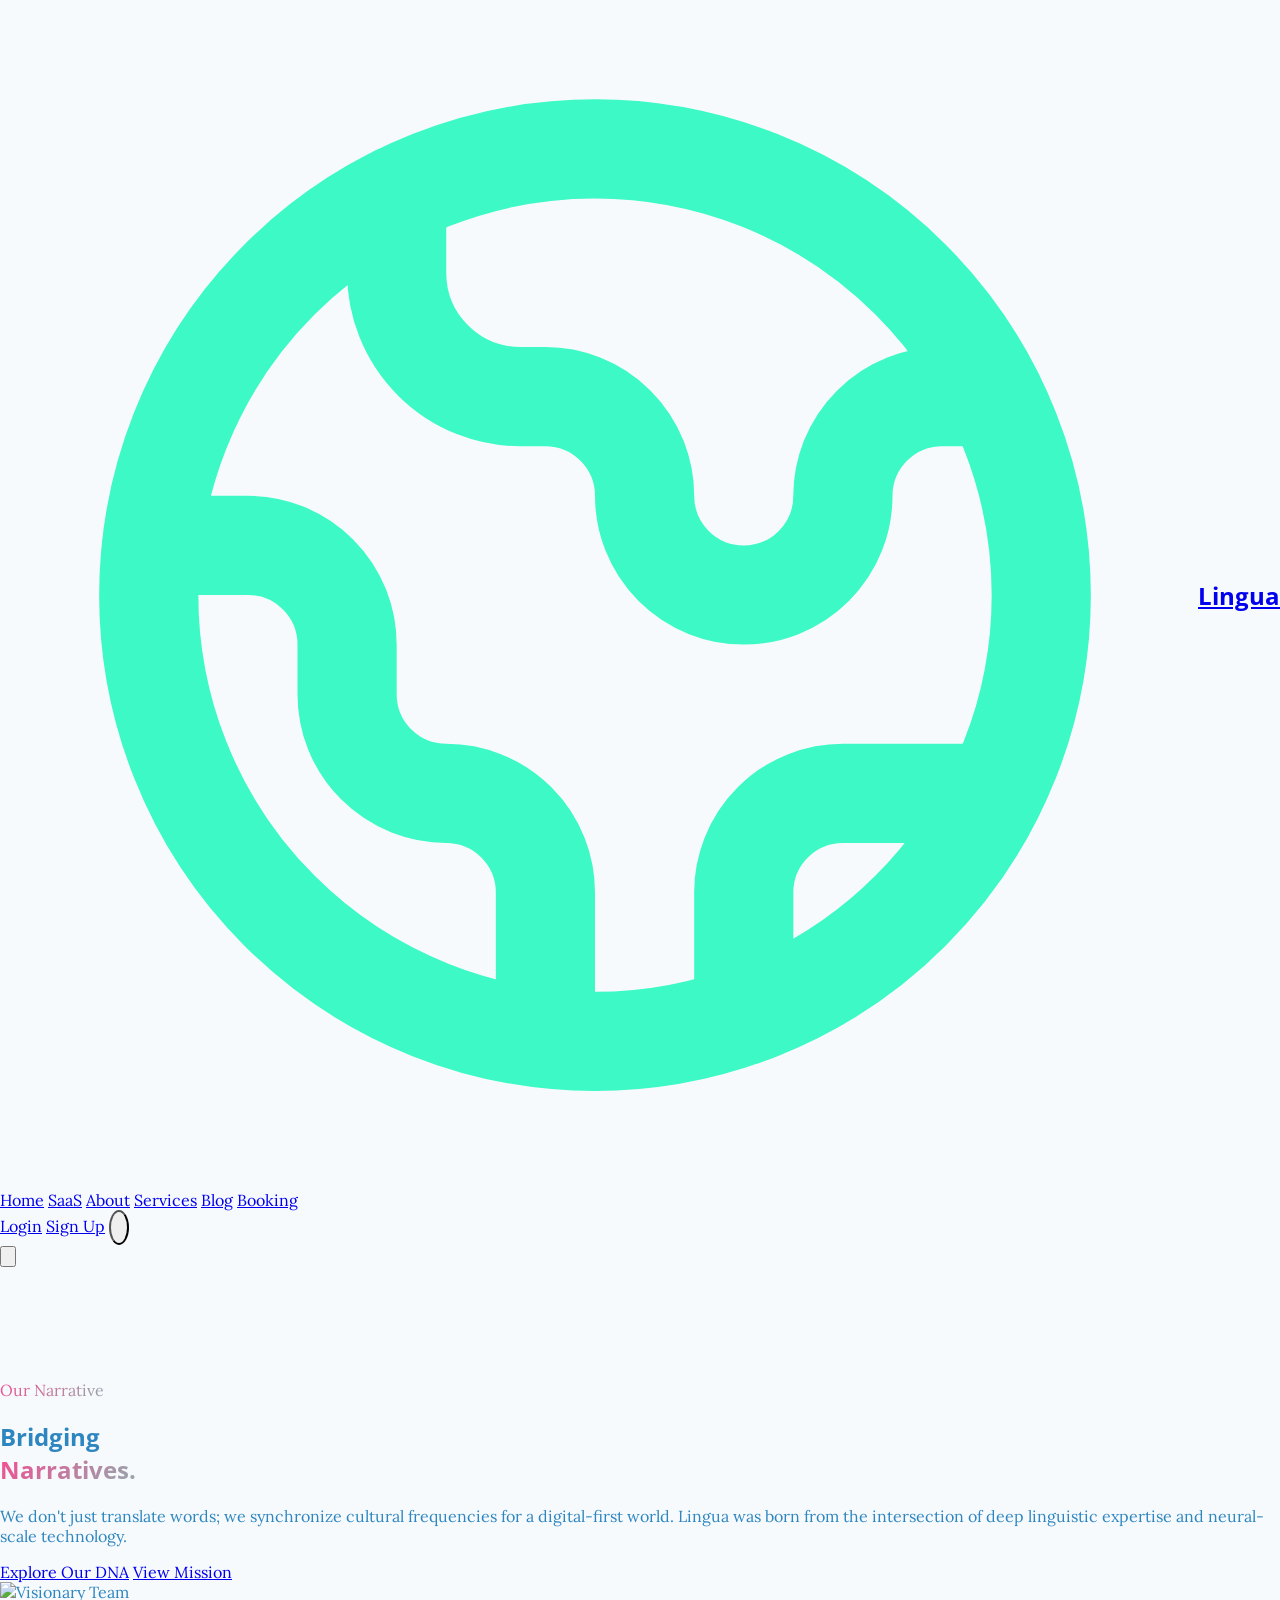
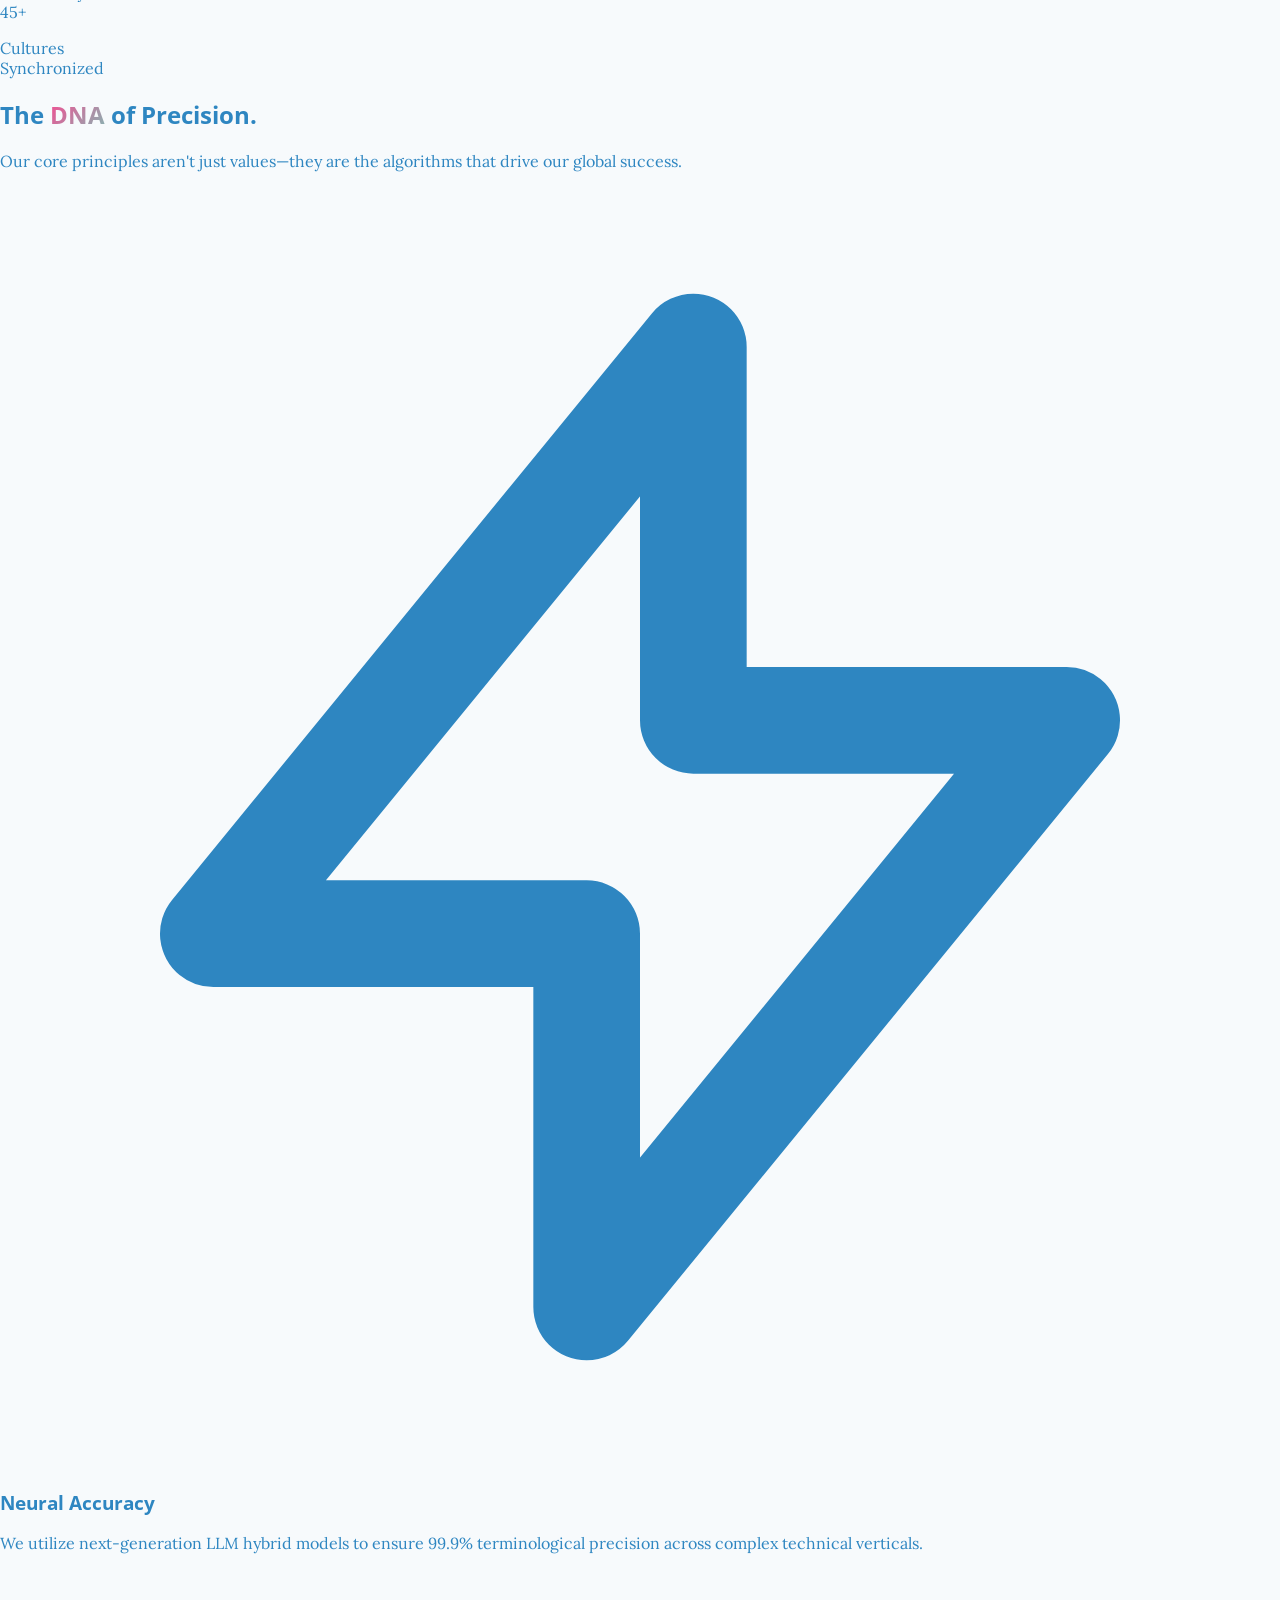
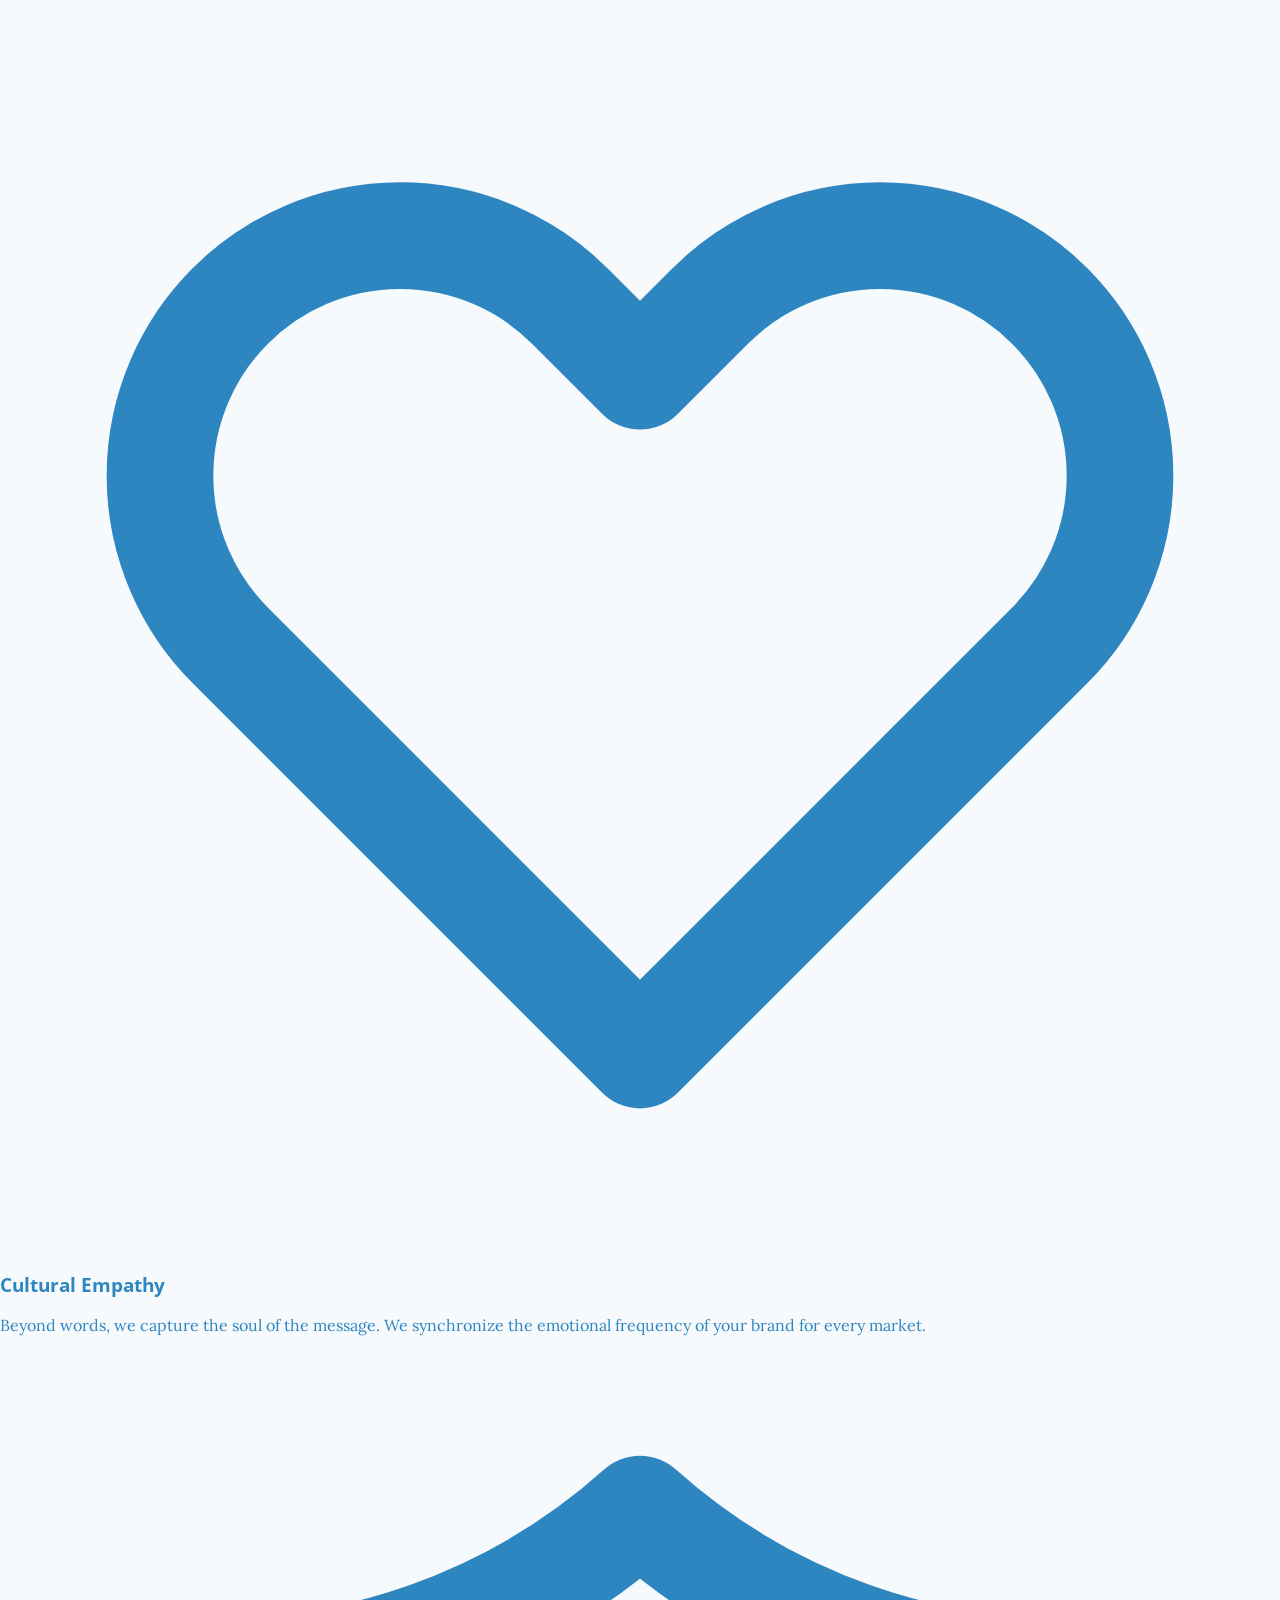
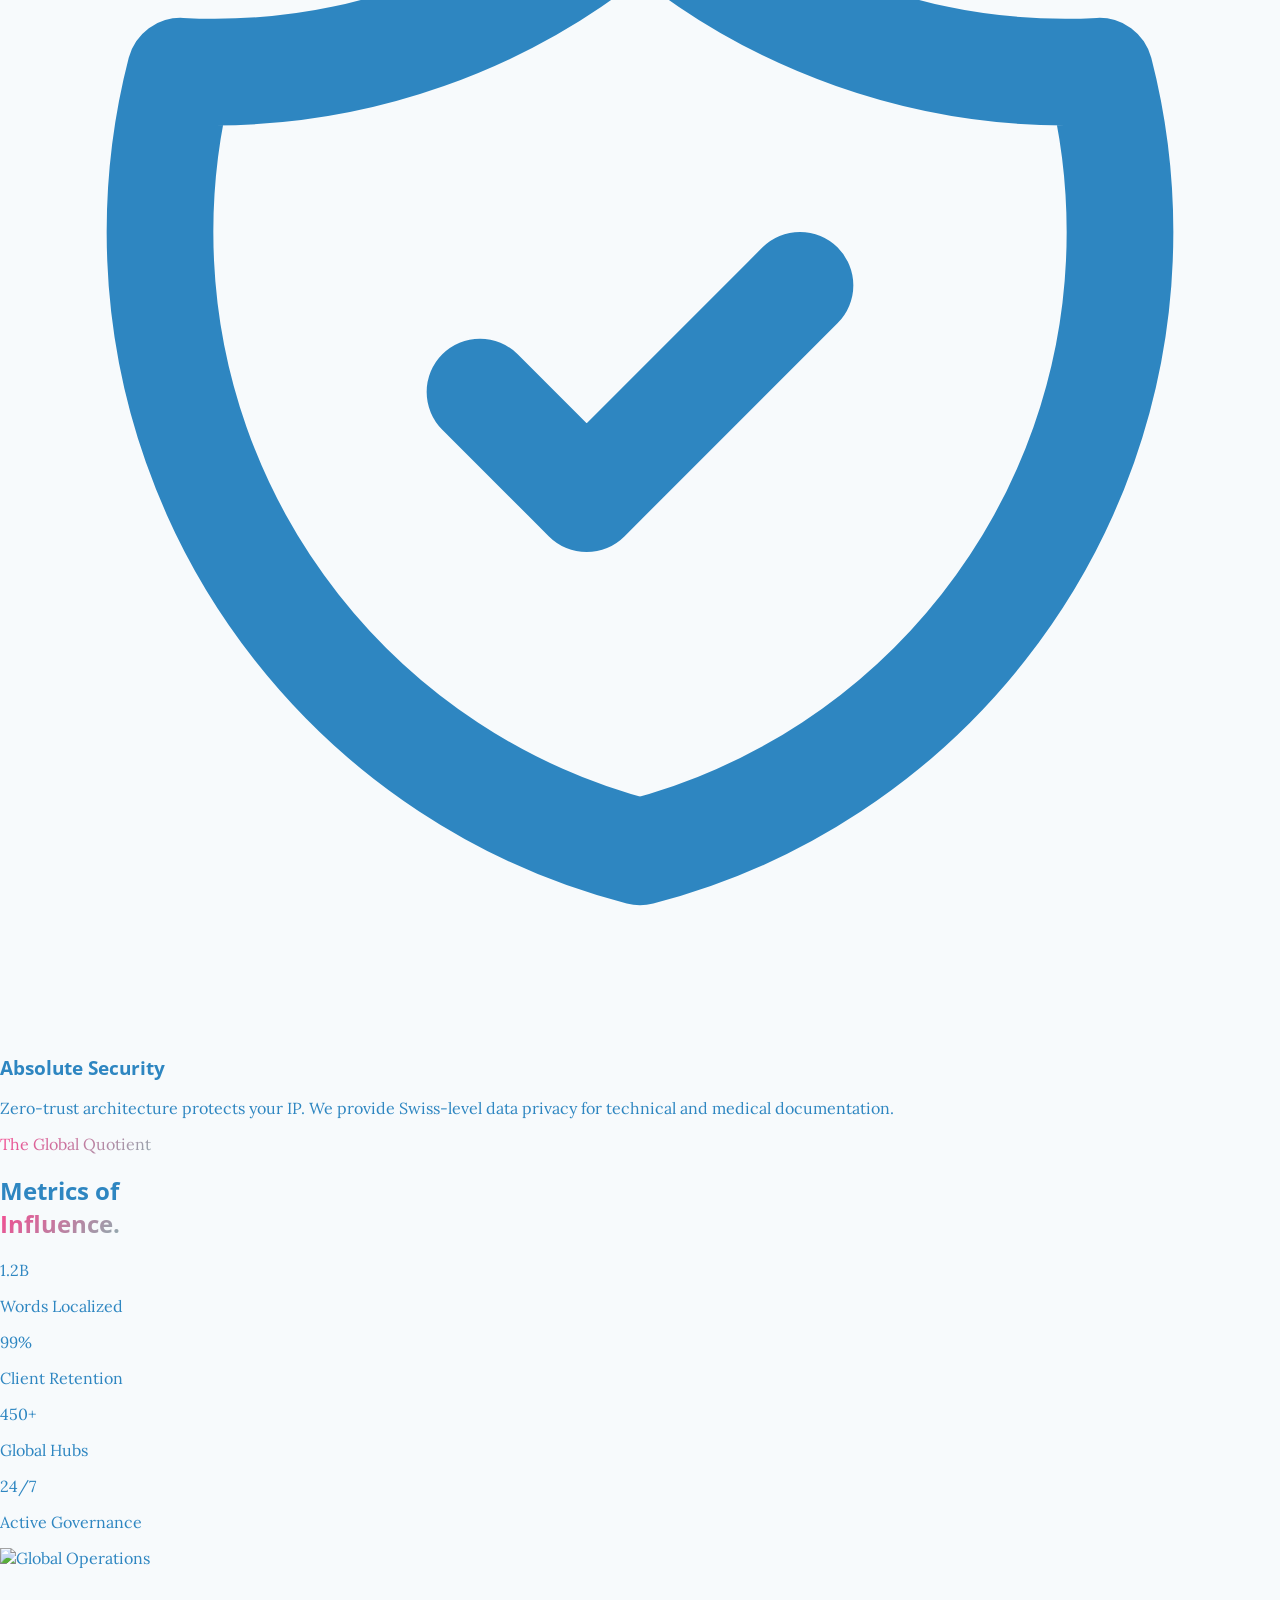
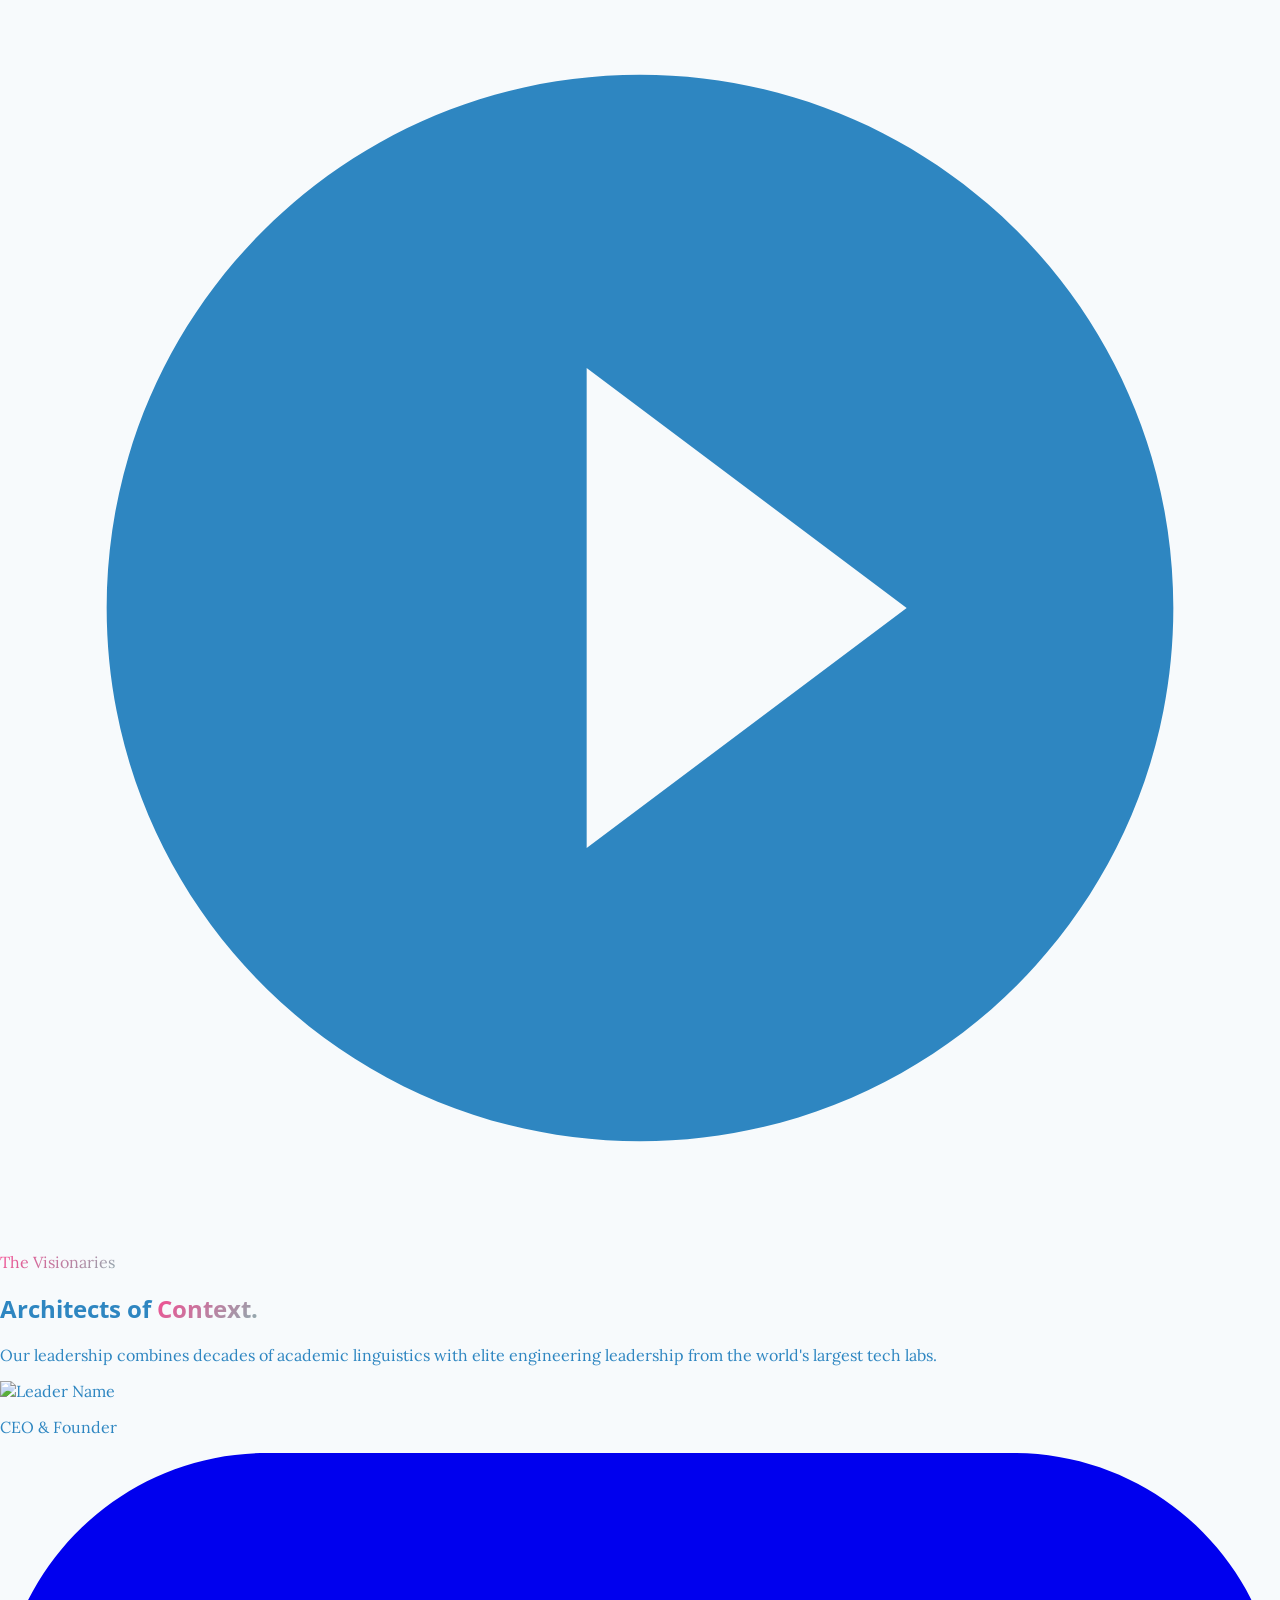
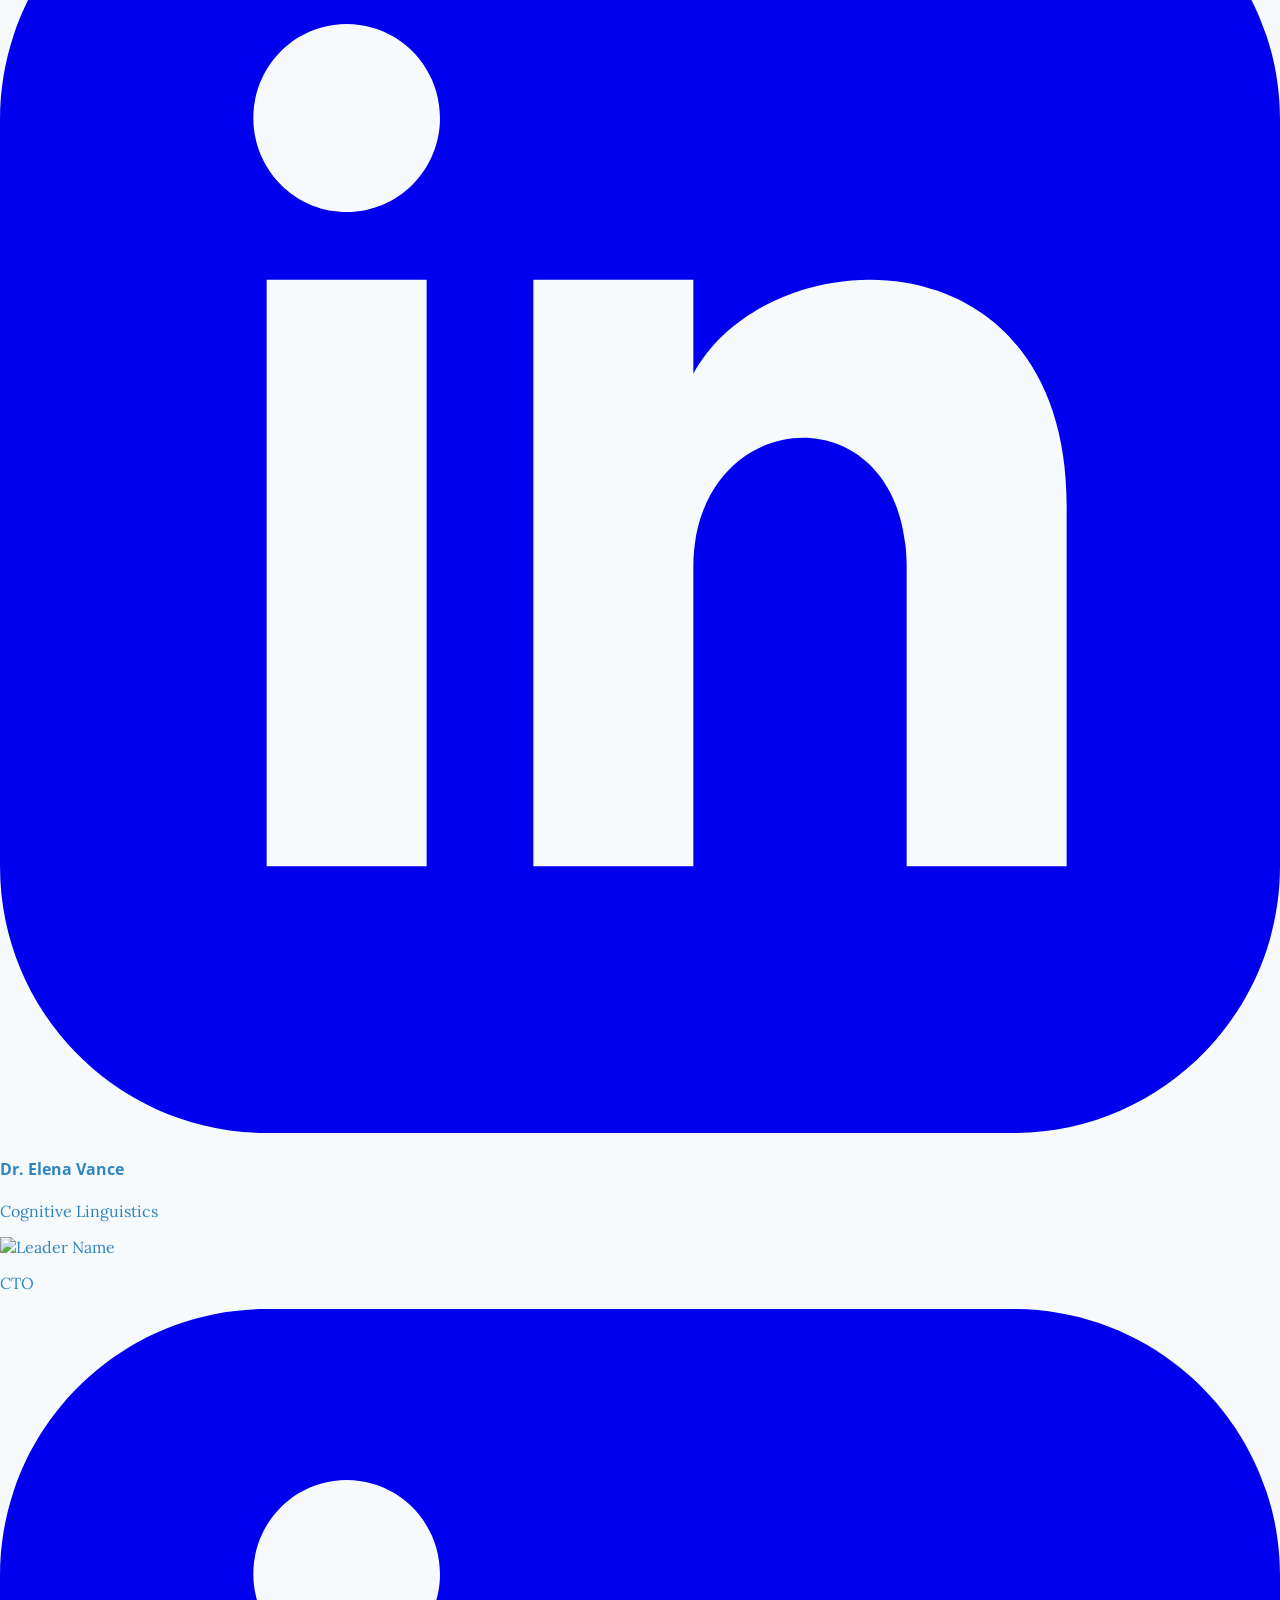
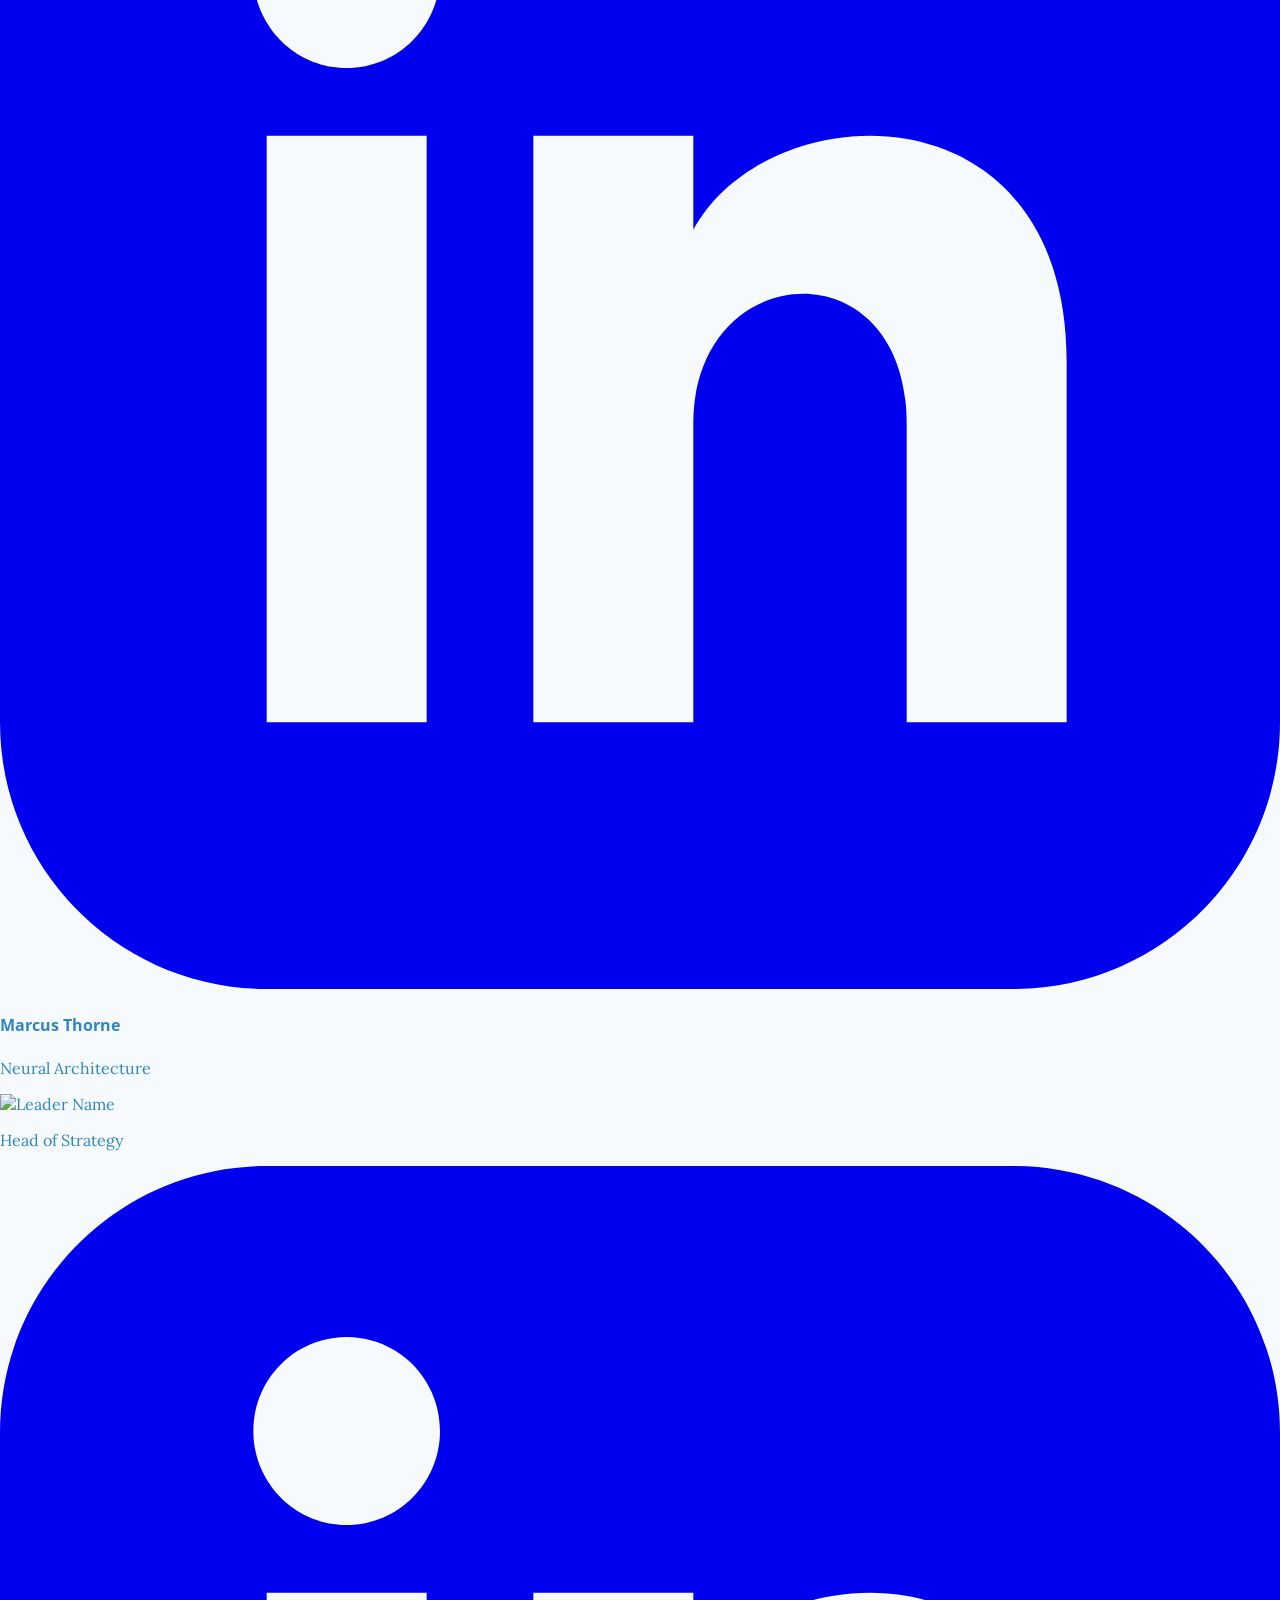
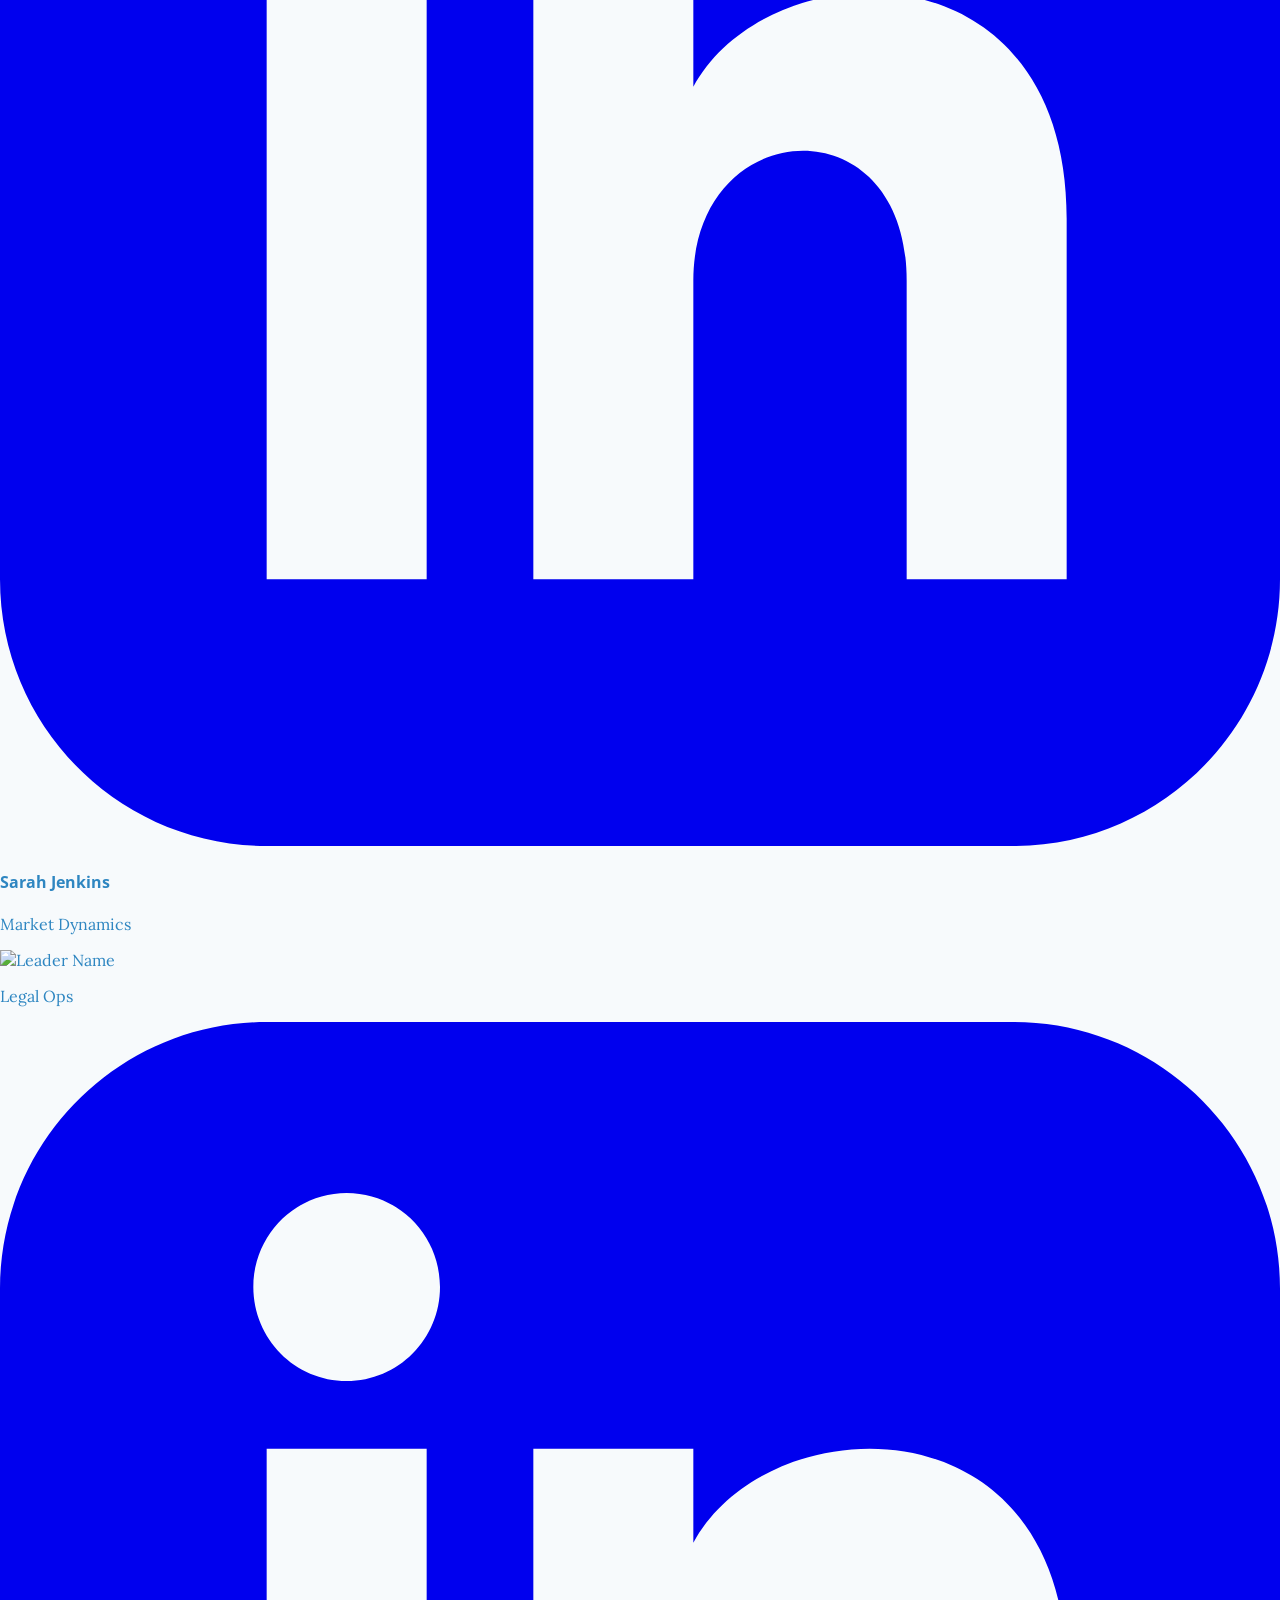
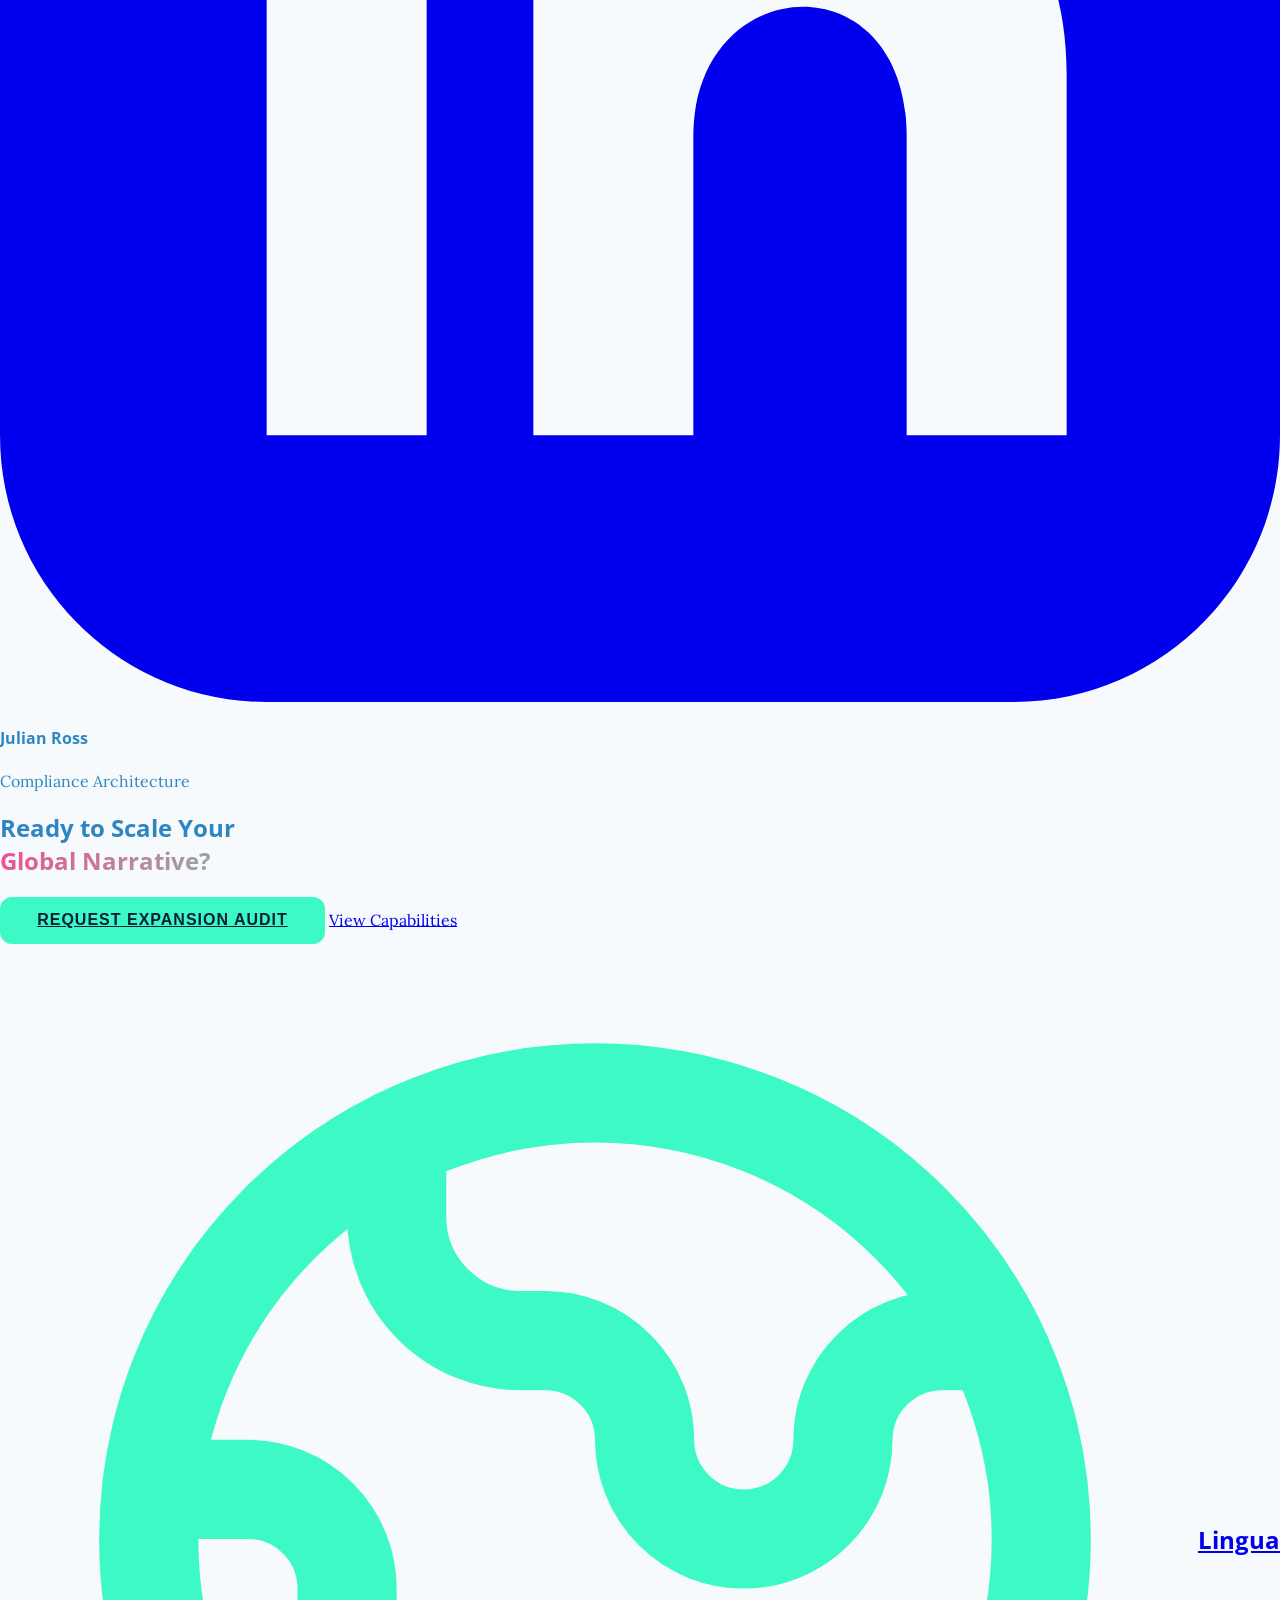
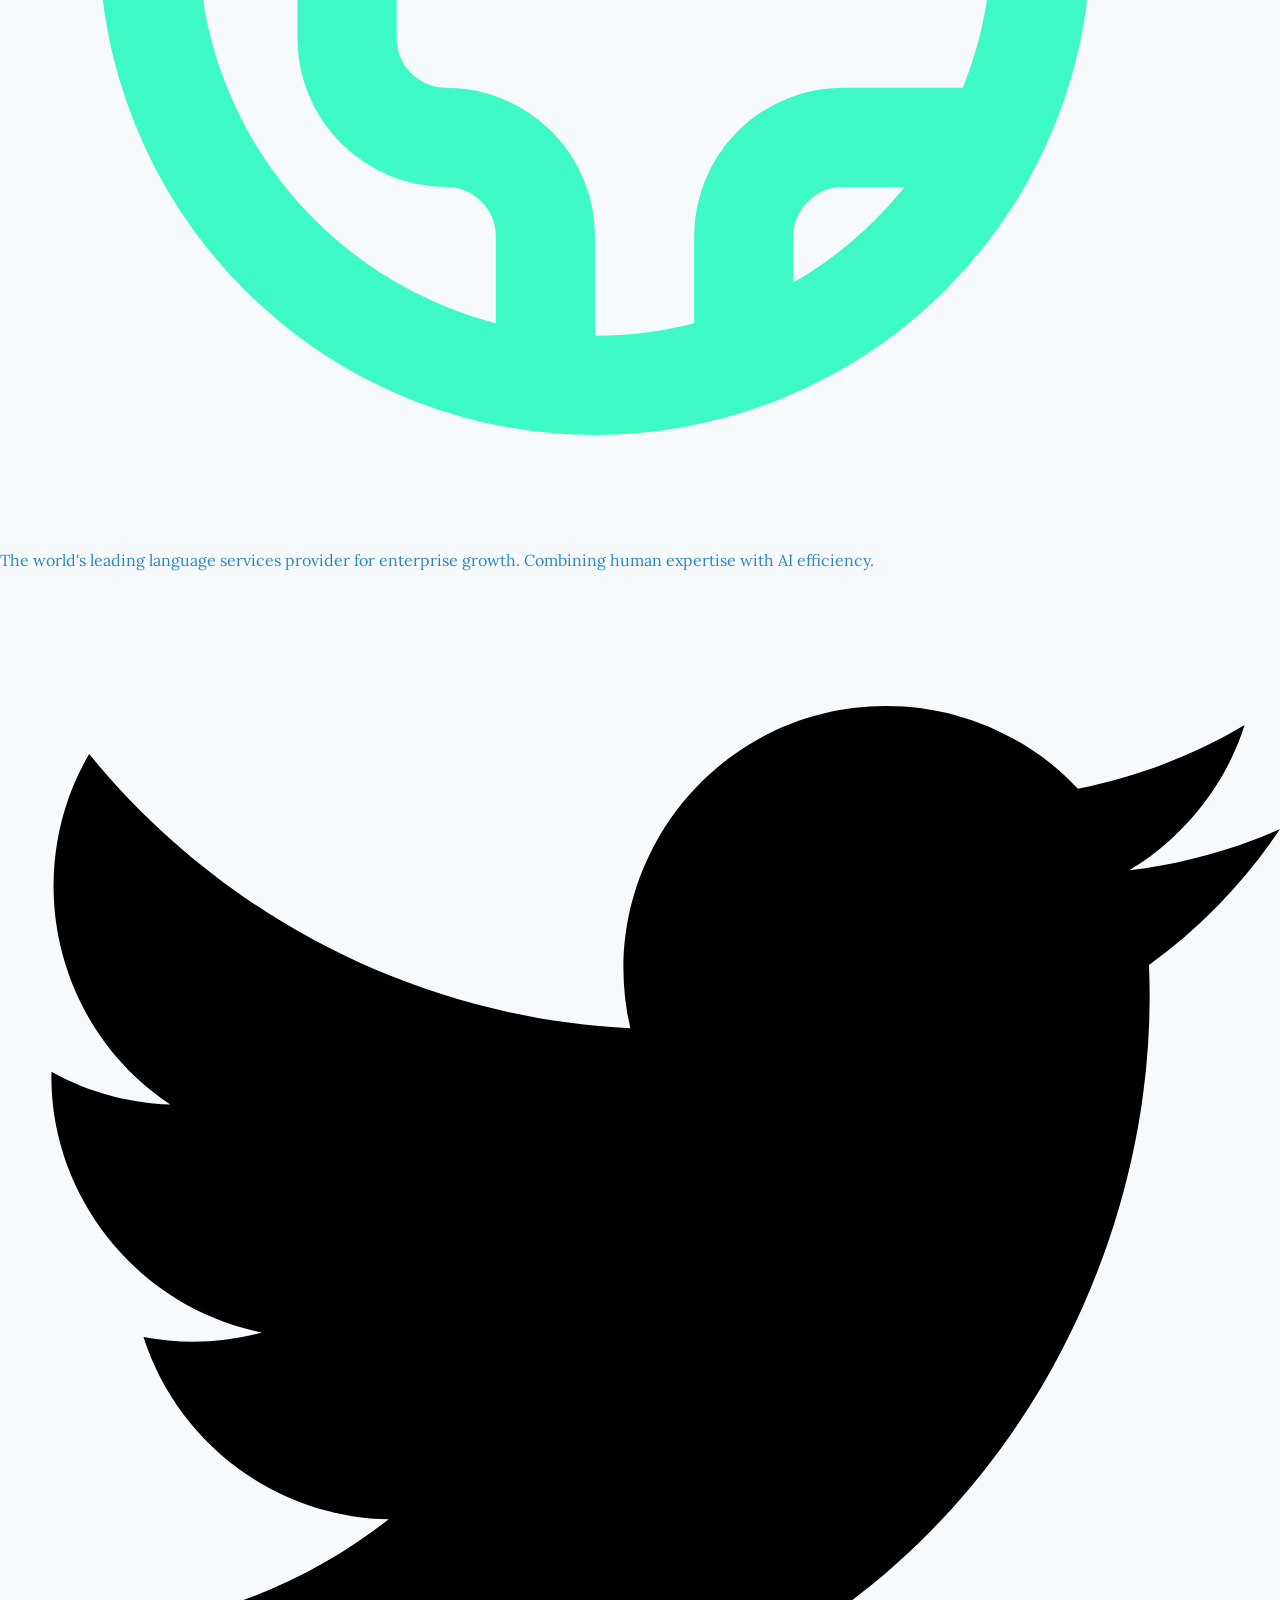
==== about.html @ 8d6d3a0d "first commit" ====
<!DOCTYPE html>
<html lang="en">

<head>
    <meta charset="UTF-8">
    <meta name="viewport" content="width=device-width, initial-scale=1.0">
    <title>Our Narrative | Lingua</title>
    <script src="https://cdn.tailwindcss.com"></script>
    <script>
        tailwind.config = {
            darkMode: 'class',
            theme: {
                extend: {
                    colors: {
                        primary: '#0B1F3A',
                        secondary: '#2E86C1',
                        accent: '#D4AF37',
                        bgLight: '#F7FAFC',
                        bgDark: '#071521',
                        cardDark: '#0F2A3D',
                        textDark: '#EAF4FF',
                        'hero-pink': '#f64a91',
                        'hero-green': '#3df9c6',
                    },
                    fontFamily: {
                        sans: ['Inter', 'sans-serif'],
                        heading: ['Poppins', 'sans-serif'],
                    },
                }
            }
        }
    </script>
    <link rel="stylesheet" href="assets/css/style.css">
    <link rel="stylesheet" href="https://cdnjs.cloudflare.com/ajax/libs/animate.css/4.1.1/animate.min.css" />
</head>

<body class="transition-colors duration-500 overflow-x-hidden">

    <!-- Header (Identical to index.html) -->
    <header
        class="fixed top-0 left-0 right-0 z-50 bg-white/80 dark:bg-bgDark/80 backdrop-blur-md transition-all duration-300 py-4">
        <div class="container mx-auto px-6 md:px-12 flex items-center justify-between">
            <a href="index.html" class="brand-logo flex items-center gap-2 group text-primary dark:text-white">
                <svg xmlns="http://www.w3.org/2000/svg" class="w-8 h-8" fill="none" viewBox="0 0 24 24"
                    stroke="currentColor">
                    <path stroke-linecap="round" stroke-linejoin="round" stroke-width="2"
                        d="M3.055 11H5a2 2 0 012 2v1a2 2 0 002 2 2 2 0 012 2v2.945M8 3.935V5.5A2.5 2.5 0 0010.5 8h.5a2 2 0 012 2 2 2 0 104 0 2 2 0 012-2h1.064M15 20.488V18a2 2 0 012-2h3.064M21 12a9 9 0 11-18 0 9 9 0 0118 0z" />
                </svg>
                <span class="font-heading font-bold text-xl tracking-tight">Lingua</span>
            </a>
            <nav class="hidden lg:flex items-center gap-8">
                <a href="index.html"
                    class="font-medium text-primary dark:text-textDark hover:text-secondary transition-colors">Home</a>
                <a href="home-2.html"
                    class="font-medium text-primary dark:text-textDark hover:text-secondary transition-colors">SaaS</a>
                <a href="about.html" class="font-medium text-secondary hover:text-secondary transition-colors">About</a>
                <a href="services.html"
                    class="font-medium text-primary dark:text-textDark hover:text-secondary transition-colors">Services</a>
                <a href="blog.html"
                    class="font-medium text-primary dark:text-textDark hover:text-secondary transition-colors">Blog</a>
                <a href="booking.html"
                    class="font-medium text-primary dark:text-textDark hover:text-secondary transition-colors">Booking</a>
                <div class="flex items-center gap-4 border-l border-gray-200 dark:border-gray-700 pl-6 ml-4">
                    <a href="login.html"
                        class="font-medium text-primary dark:text-textDark hover:text-secondary transition-colors">Login</a>
                    <a href="register.html"
                        class="px-5 py-2 bg-secondary text-white rounded-full font-semibold hover:bg-primary transition-all shadow-lg hover:shadow-cyan-500/20">Sign
                        Up</a>
                    <button id="theme-toggle" class="theme-toggle-btn text-primary dark:text-textDark"
                        aria-label="Toggle Theme">
                        <span id="theme-toggle-icon"></span>
                    </button>
                </div>
            </nav>
            <div class="flex items-center gap-4 lg:hidden">
                <button id="menu-btn" class="text-primary dark:text-textDark" aria-label="Open Menu">
                    <svg xmlns="http://www.w3.org/2000/svg" class="w-8 h-8" fill="none" viewBox="0 0 24 24"
                        stroke="currentColor">
                        <path stroke-linecap="round" stroke-linejoin="round" stroke-width="2"
                            d="M4 6h16M4 12h16m-7 6h7" />
                    </svg>
                </button>
            </div>
        </div>
    </header>

    <!-- Mobile Menu Offcanvas -->
    <div id="menu-overlay" class="fixed inset-0 bg-black/50 z-[60] hidden backdrop-blur-sm"></div>
    <aside id="mobile-menu" class="fixed top-0 right-0 h-screen w-80 bg-white dark:bg-bgDark z-[70] p-8 shadow-2xl">
        <div class="flex justify-between items-center mb-12">
            <div class="brand-logo flex items-center gap-2">
                <span class="text-primary dark:text-textDark font-heading font-bold text-xl">Lingua</span>
            </div>
            <button id="close-menu" class="text-primary dark:text-textDark hover:text-secondary">
                <svg xmlns="http://www.w3.org/2000/svg" class="w-8 h-8" fill="none" viewBox="0 0 24 24"
                    stroke="currentColor">
                    <path stroke-linecap="round" stroke-linejoin="round" stroke-width="2" d="M6 18L18 6M6 6l12 12" />
                </svg>
            </button>
        </div>
        <nav class="flex flex-col gap-6 text-xl">
            <a href="index.html"
                class="font-semibold text-primary dark:text-textDark hover:text-secondary transition-colors">Home</a>
            <a href="home-2.html"
                class="font-semibold text-primary dark:text-textDark hover:text-secondary transition-colors">SaaS</a>
            <a href="about.html" class="font-semibold text-secondary transition-colors">About</a>
            <a href="services.html"
                class="font-semibold text-primary dark:text-textDark hover:text-secondary transition-colors">Services</a>
            <a href="blog.html"
                class="font-semibold text-primary dark:text-textDark hover:text-secondary transition-colors">Blog</a>
            <hr class="border-gray-100 dark:border-gray-800 my-4">
            <a href="login.html" class="font-semibold text-secondary transition-colors">Login</a>
            <a href="register.html" class="px-5 py-3 bg-secondary text-white rounded-xl text-center font-semibold">Sign
                Up</a>
        </nav>
    </aside>

    <main>
        <!-- Section 1: The Asymmetric Vision (Hero) -->
        <section class="relative min-height-[90vh] bg-bgDark py-32 overflow-hidden flex items-center">
            <!-- Decorative Background Animation -->
            <div class="absolute inset-0 z-0">
                <div
                    class="absolute top-[20%] left-[-10%] w-[500px] h-[500px] bg-secondary/20 rounded-full blur-[120px] animate-pulse">
                </div>
                <div class="absolute bottom-[20%] right-[-10%] w-[500px] h-[500px] bg-hero-pink/20 rounded-full blur-[120px] animate-reverse-spin"
                    style="animation-duration: 20s;"></div>
            </div>

            <div class="container mx-auto px-6 md:px-12 relative z-10">
                <div class="flex flex-col lg:flex-row items-center gap-16">
                    <div class="lg:w-1/2" data-animate="reveal-left">
                        <span
                            class="inline-block px-4 py-2 bg-secondary/10 text-secondary rounded-full text-xs font-bold uppercase tracking-widest mb-6 border border-secondary/20"><span
                                class="gradient-text">Our Narrative</span></span>
                        <h1 class="text-5xl lg:text-8xl font-black font-heading text-white mb-8 leading-none">
                            Bridging <br>
                            <span class="gradient-text italic">Narratives.</span>
                        </h1>
                        <p class="text-white/60 text-xl leading-relaxed mb-10 max-w-xl">
                            We don't just translate words; we synchronize cultural frequencies for a digital-first
                            world. Lingua was born from the intersection of deep linguistic expertise and neural-scale
                            technology.
                        </p>
                        <div class="flex gap-6">
                            <a href="#dna"
                                class="px-8 py-4 bg-secondary text-white rounded-full font-bold hover:bg-primary transition-all">Explore
                                Our DNA</a>
                            <a href="services.html"
                                class="px-8 py-4 border border-white/20 text-white rounded-full font-bold hover:bg-white/5 transition-all">View
                                Mission</a>
                        </div>
                    </div>
                    <div class="lg:w-1/2 relative" data-animate="reveal-right">
                        <div
                            class="relative rounded-[4rem] overflow-hidden shadow-2xl skew-y-3 transform hover:skew-y-0 transition-transform duration-700">
                            <img src="https://images.unsplash.com/photo-1522202176988-66273c2fd55f?auto=format&fit=crop&q=80&w=1000"
                                class="w-full grayscale hover:grayscale-0 transition-all duration-700"
                                alt="Visionary Team">
                            <div class="absolute inset-0 bg-gradient-to-t from-primary via-transparent to-transparent">
                            </div>
                        </div>
                        <!-- Floating Badge -->
                        <div
                            class="absolute -bottom-10 -left-10 p-8 bg-white dark:bg-cardDark rounded-3xl shadow-3xl animate-float flex items-center gap-6">
                            <div
                                class="w-16 h-16 bg-hero-green/10 text-hero-green rounded-2xl flex items-center justify-center font-black text-2xl">
                                45+</div>
                            <p class="text-primary dark:text-white font-bold tracking-tight">Cultures <br><span
                                    class="text-gray-400 font-normal">Synchronized</span></p>
                        </div>
                    </div>
                </div>
            </div>
        </section>

        <!-- Section 2: Core DNA (Values Grid with Hover Expansion) -->
        <section id="dna" class="py-32 bg-white dark:bg-bgDark transition-colors">
            <div class="container mx-auto px-6 md:px-12">
                <div class="text-center max-w-2xl mx-auto mb-24" data-animate="fade-up">
                    <h2 class="text-4xl lg:text-6xl font-black font-heading text-primary dark:text-white mb-6">The <span
                            class="gradient-text">DNA</span> of Precision.</h2>
                    <p class="text-gray-500 text-lg">Our core principles aren't just values—they are the algorithms that
                        drive our global success.</p>
                </div>

                <div class="grid md:grid-cols-3 gap-12">
                    <!-- Value 1 -->
                    <div class="group relative p-12 rounded-[3.5rem] bg-gray-50 dark:bg-cardDark border border-transparent hover:border-secondary transition-all duration-500 overflow-hidden"
                        data-animate="zoom-in">
                        <div
                            class="absolute top-0 right-0 w-32 h-32 bg-secondary/5 rounded-bl-full group-hover:bg-secondary/10 transition-all">
                        </div>
                        <div class="relative z-10">
                            <div
                                class="w-16 h-16 bg-secondary text-white rounded-2xl flex items-center justify-center mb-8 rotate-3 group-hover:rotate-12 transition-transform">
                                <svg class="w-8 h-8" fill="none" stroke="currentColor" viewBox="0 0 24 24">
                                    <path stroke-linecap="round" stroke-linejoin="round" stroke-width="2"
                                        d="M13 10V3L4 14h7v7l9-11h-7z" />
                                </svg>
                            </div>
                            <h3 class="text-2xl font-bold text-primary dark:text-white mb-4">Neural Accuracy</h3>
                            <p class="text-gray-500 leading-relaxed">We utilize next-generation LLM hybrid models to
                                ensure 99.9% terminological precision across complex technical verticals.</p>
                        </div>
                    </div>

                    <!-- Value 2 -->
                    <div class="group relative p-12 rounded-[3.5rem] bg-gray-50 dark:bg-cardDark border border-transparent hover:border-hero-pink transition-all duration-500 overflow-hidden"
                        data-animate="zoom-in" style="transition-delay: 100ms;">
                        <div
                            class="absolute top-0 right-0 w-32 h-32 bg-hero-pink/5 rounded-bl-full group-hover:bg-hero-pink/10 transition-all">
                        </div>
                        <div class="relative z-10">
                            <div
                                class="w-16 h-16 bg-hero-pink text-white rounded-2xl flex items-center justify-center mb-8 -rotate-3 group-hover:-rotate-12 transition-transform">
                                <svg class="w-8 h-8" fill="none" stroke="currentColor" viewBox="0 0 24 24">
                                    <path stroke-linecap="round" stroke-linejoin="round" stroke-width="2"
                                        d="M4.318 6.318a4.5 4.5 0 000 6.364L12 20.364l7.682-7.682a4.5 4.5 0 00-6.364-6.364L12 7.636l-1.318-1.318a4.5 4.5 0 00-6.364 0z" />
                                </svg>
                            </div>
                            <h3 class="text-2xl font-bold text-primary dark:text-white mb-4">Cultural Empathy</h3>
                            <p class="text-gray-500 leading-relaxed">Beyond words, we capture the soul of the message.
                                We synchronize the emotional frequency of your brand for every market.</p>
                        </div>
                    </div>

                    <!-- Value 3 -->
                    <div class="group relative p-12 rounded-[3.5rem] bg-gray-50 dark:bg-cardDark border border-transparent hover:border-hero-green transition-all duration-500 overflow-hidden"
                        data-animate="zoom-in" style="transition-delay: 200ms;">
                        <div
                            class="absolute top-0 right-0 w-32 h-32 bg-hero-green/5 rounded-bl-full group-hover:bg-hero-green/10 transition-all">
                        </div>
                        <div class="relative z-10">
                            <div
                                class="w-16 h-16 bg-hero-green text-primary rounded-2xl flex items-center justify-center mb-8 rotate-6 group-hover:rotate-0 transition-transform">
                                <svg class="w-8 h-8" fill="none" stroke="currentColor" viewBox="0 0 24 24">
                                    <path stroke-linecap="round" stroke-linejoin="round" stroke-width="2"
                                        d="M9 12l2 2 4-4m5.618-4.016A11.955 11.955 0 0112 2.944a11.955 11.955 0 01-8.618 3.04A12.02 12.02 0 003 9c0 5.591 3.824 10.29 9 11.622 5.176-1.332 9-6.03 9-11.622 0-1.042-.133-2.052-.382-3.016z" />
                                </svg>
                            </div>
                            <h3 class="text-2xl font-bold text-primary dark:text-white mb-4">Absolute Security</h3>
                            <p class="text-gray-500 leading-relaxed">Zero-trust architecture protects your IP. We
                                provide Swiss-level data privacy for technical and medical documentation.</p>
                        </div>
                    </div>
                </div>
            </div>
        </section>

        <!-- Section 3: The Expanding Impact (Counters & Scale) -->
        <section class="py-32 bg-primary relative overflow-hidden">
            <div
                class="absolute inset-0 z-0 bg-[url('https://www.transparenttextures.com/patterns/cubes.png')] opacity-10">
            </div>
            <div class="container mx-auto px-6 md:px-12 relative z-10">
                <div class="grid lg:grid-cols-2 gap-24 items-center">
                    <div data-animate="fade-up">
                        <span class="text-hero-green font-bold tracking-widest uppercase text-sm mb-4 block"><span
                                class="gradient-text">The Global Quotient</span></span>
                        <h2 class="text-4xl lg:text-7xl font-black font-heading text-white mb-8">Metrics of <br><span
                                class="gradient-text italic">Influence.</span></h2>
                        <div class="grid grid-cols-2 gap-12">
                            <div class="space-y-2">
                                <p class="text-6xl font-black text-white" id="counter-1">1.2B</p>
                                <p class="text-white/40 uppercase tracking-widest text-xs font-bold">Words Localized</p>
                            </div>
                            <div class="space-y-2">
                                <p class="text-6xl font-black text-hero-green" id="counter-2">99%</p>
                                <p class="text-white/40 uppercase tracking-widest text-xs font-bold">Client Retention
                                </p>
                            </div>
                            <div class="space-y-2">
                                <p class="text-6xl font-black text-hero-pink" id="counter-3">450+</p>
                                <p class="text-white/40 uppercase tracking-widest text-xs font-bold">Global Hubs</p>
                            </div>
                            <div class="space-y-2">
                                <p class="text-6xl font-black text-white" id="counter-4">24/7</p>
                                <p class="text-white/40 uppercase tracking-widest text-xs font-bold">Active Governance
                                </p>
                            </div>
                        </div>
                    </div>
                    <div class="relative" data-animate="zoom-in">
                        <div
                            class="relative z-10 rounded-[3rem] border border-white/10 bg-white/5 backdrop-blur-3xl p-12 overflow-hidden group">
                            <img src="https://images.unsplash.com/photo-1529400971008-f566de0e6dfc?auto=format&fit=crop&q=80&w=800"
                                class="w-full rounded-2xl group-hover:scale-105 transition-transform duration-700"
                                alt="Global Operations">
                            <!-- Floating UI Component -->
                            <div
                                class="absolute top-1/2 left-1/2 -translate-x-1/2 -translate-y-1/2 w-48 h-48 bg-secondary/20 rounded-full blur-3xl animate-pulse">
                            </div>
                            <div class="relative z-20 flex items-center justify-center p-8">
                                <div
                                    class="w-20 h-20 bg-hero-pink rounded-full flex items-center justify-center text-white shadow-2xl animate-ping">
                                    <svg class="w-10 h-10" fill="currentColor" viewBox="0 0 24 24">
                                        <path
                                            d="M12 2C6.48 2 2 6.48 2 12s4.48 10 10 10 10-4.48 10-10S17.52 2 12 2zm-1 14.5v-9l6 4.5-6 4.5z" />
                                    </svg>
                                </div>
                            </div>
                        </div>
                    </div>
                </div>
            </div>
        </section>

        <!-- Section 4: Leading Minds (Interactive Team Layout) -->
        <section class="py-32 bg-gray-50 dark:bg-bgDark overflow-hidden">
            <div class="container mx-auto px-6 md:px-12">
                <div class="text-center max-w-4xl mx-auto mb-24" data-animate="fade-up">
                    <span
                        class="inline-block px-4 py-2 bg-hero-pink/10 text-hero-pink rounded-full text-xs font-bold uppercase tracking-widest mb-6 border border-hero-pink/20"><span
                            class="gradient-text">The Visionaries</span></span>
                    <h2 class="text-5xl lg:text-7xl font-black font-heading text-primary dark:text-white mb-8">
                        Architects
                        of <span class="gradient-text italic">Context.</span></h2>
                    <p class="text-gray-500 text-xl max-w-2xl mx-auto">Our leadership combines
                        decades of academic linguistics with elite engineering leadership from the world's largest tech
                        labs.</p>
                </div>

                <div class="grid md:grid-cols-2 lg:grid-cols-4 gap-12">
                    <!-- Leader 1 -->
                    <div class="group relative" data-animate="fade-up">
                        <div class="relative overflow-hidden rounded-[2.5rem] mb-8 bg-primary aspect-[3/4]">
                            <img src="https://i.pravatar.cc/500?u=12"
                                class="w-full h-full object-cover transition-transform duration-700 group-hover:scale-110 grayscale"
                                alt="Leader Name">
                            <div
                                class="absolute inset-0 bg-gradient-to-t from-primary/90 via-transparent to-transparent opacity-0 group-hover:opacity-100 transition-opacity">
                            </div>
                            <div
                                class="absolute inset-x-0 bottom-0 p-8 transform translate-y-full group-hover:translate-y-0 transition-transform">
                                <p class="text-[#3df9c6] font-bold text-sm tracking-widest uppercase mb-2">CEO & Founder
                                </p>
                                <div class="flex gap-4">
                                    <a href="#"
                                        class="w-10 h-10 rounded-full bg-white/10 flex items-center justify-center text-white hover:bg-white/20 transition-all"><svg
                                            class="w-5 h-5" fill="currentColor" viewBox="0 0 24 24">
                                            <path
                                                d="M19 0h-14c-2.761 0-5 2.239-5 5v14c0 2.761 2.239 5 5 5h14c2.761 0 5-2.239 5-5v-14c0-2.761-2.239-5-5-5zm-11 19h-3v-11h3v11zm-1.5-12.268c-.966 0-1.75-.79-1.75-1.764s.784-1.764 1.75-1.764 1.75.79 1.75 1.764-.783 1.764-1.75 1.764zm13.5 12.268h-3v-5.604c0-3.368-4-3.113-4 0v5.604h-3v-11h3v1.765c1.396-2.586 7-2.777 7 2.476v6.759z" />
                                        </svg></a>
                                </div>
                            </div>
                        </div>
                        <h4 class="text-2xl font-bold text-primary dark:text-white mb-1">Dr. Elena Vance</h4>
                        <p class="text-gray-400 font-medium">Cognitive Linguistics</p>
                    </div>

                    <!-- Leader 2 -->
                    <div class="group relative" data-animate="fade-up" style="transition-delay: 100ms;">
                        <div class="relative overflow-hidden rounded-[2.5rem] mb-8 bg-primary aspect-[3/4]">
                            <img src="https://i.pravatar.cc/500?u=24"
                                class="w-full h-full object-cover transition-transform duration-700 group-hover:scale-110 grayscale"
                                alt="Leader Name">
                            <div
                                class="absolute inset-0 bg-gradient-to-t from-primary/90 via-transparent to-transparent opacity-0 group-hover:opacity-100 transition-opacity">
                            </div>
                            <div
                                class="absolute inset-x-0 bottom-0 p-8 transform translate-y-full group-hover:translate-y-0 transition-transform">
                                <p class="text-hero-pink font-bold text-sm tracking-widest uppercase mb-2">CTO</p>
                                <div class="flex gap-4">
                                    <a href="#"
                                        class="w-10 h-10 rounded-full bg-white/10 flex items-center justify-center text-white hover:bg-white/20 transition-all"><svg
                                            class="w-5 h-5" fill="currentColor" viewBox="0 0 24 24">
                                            <path
                                                d="M19 0h-14c-2.761 0-5 2.239-5 5v14c0 2.761 2.239 5 5 5h14c2.761 0 5-2.239 5-5v-14c0-2.761-2.239-5-5-5zm-11 19h-3v-11h3v11zm-1.5-12.268c-.966 0-1.75-.79-1.75-1.764s.784-1.764 1.75-1.764 1.75.79 1.75 1.764-.783 1.764-1.75 1.764zm13.5 12.268h-3v-5.604c0-3.368-4-3.113-4 0v5.604h-3v-11h3v1.765c1.396-2.586 7-2.777 7 2.476v6.759z" />
                                        </svg></a>
                                </div>
                            </div>
                        </div>
                        <h4 class="text-2xl font-bold text-primary dark:text-white mb-1">Marcus Thorne</h4>
                        <p class="text-gray-400 font-medium">Neural Architecture</p>
                    </div>

                    <!-- Leader 3 -->
                    <div class="group relative" data-animate="fade-up" style="transition-delay: 200ms;">
                        <div class="relative overflow-hidden rounded-[2.5rem] mb-8 bg-primary aspect-[3/4]">
                            <img src="https://i.pravatar.cc/500?u=36"
                                class="w-full h-full object-cover transition-transform duration-700 group-hover:scale-110 grayscale"
                                alt="Leader Name">
                            <div
                                class="absolute inset-0 bg-gradient-to-t from-primary/90 via-transparent to-transparent opacity-0 group-hover:opacity-100 transition-opacity">
                            </div>
                            <div
                                class="absolute inset-x-0 bottom-0 p-8 transform translate-y-full group-hover:translate-y-0 transition-transform">
                                <p class="text-secondary font-bold text-sm tracking-widest uppercase mb-2">Head of
                                    Strategy</p>
                                <div class="flex gap-4">
                                    <a href="#"
                                        class="w-10 h-10 rounded-full bg-white/10 flex items-center justify-center text-white hover:bg-white/20 transition-all"><svg
                                            class="w-5 h-5" fill="currentColor" viewBox="0 0 24 24">
                                            <path
                                                d="M19 0h-14c-2.761 0-5 2.239-5 5v14c0 2.761 2.239 5 5 5h14c2.761 0 5-2.239 5-5v-14c0-2.761-2.239-5-5-5zm-11 19h-3v-11h3v11zm-1.5-12.268c-.966 0-1.75-.79-1.75-1.764s.784-1.764 1.75-1.764 1.75.79 1.75 1.764-.783 1.764-1.75 1.764zm13.5 12.268h-3v-5.604c0-3.368-4-3.113-4 0v5.604h-3v-11h3v1.765c1.396-2.586 7-2.777 7 2.476v6.759z" />
                                        </svg></a>
                                </div>
                            </div>
                        </div>
                        <h4 class="text-2xl font-bold text-primary dark:text-white mb-1">Sarah Jenkins</h4>
                        <p class="text-gray-400 font-medium">Market Dynamics</p>
                    </div>

                    <!-- Leader 4 -->
                    <div class="group relative" data-animate="fade-up" style="transition-delay: 300ms;">
                        <div class="relative overflow-hidden rounded-[2.5rem] mb-8 bg-primary aspect-[3/4]">
                            <img src="https://i.pravatar.cc/500?u=48"
                                class="w-full h-full object-cover transition-transform duration-700 group-hover:scale-110 grayscale"
                                alt="Leader Name">
                            <div
                                class="absolute inset-0 bg-gradient-to-t from-primary/90 via-transparent to-transparent opacity-0 group-hover:opacity-100 transition-opacity">
                            </div>
                            <div
                                class="absolute inset-x-0 bottom-0 p-8 transform translate-y-full group-hover:translate-y-0 transition-transform">
                                <p class="text-accent font-bold text-sm tracking-widest uppercase mb-2">Legal Ops</p>
                                <div class="flex gap-4">
                                    <a href="#"
                                        class="w-10 h-10 rounded-full bg-white/10 flex items-center justify-center text-white hover:bg-white/20 transition-all"><svg
                                            class="w-5 h-5" fill="currentColor" viewBox="0 0 24 24">
                                            <path
                                                d="M19 0h-14c-2.761 0-5 2.239-5 5v14c0 2.761 2.239 5 5 5h14c2.761 0 5-2.239 5-5v-14c0-2.761-2.239-5-5-5zm-11 19h-3v-11h3v11zm-1.5-12.268c-.966 0-1.75-.79-1.75-1.764s.784-1.764 1.75-1.764 1.75.79 1.75 1.764-.783 1.764-1.75 1.764zm13.5 12.268h-3v-5.604c0-3.368-4-3.113-4 0v5.604h-3v-11h3v1.765c1.396-2.586 7-2.777 7 2.476v6.759z" />
                                        </svg></a>
                                </div>
                            </div>
                        </div>
                        <h4 class="text-2xl font-bold text-primary dark:text-white mb-1">Julian Ross</h4>
                        <p class="text-gray-400 font-medium">Compliance Architecture</p>
                    </div>
                </div>
            </div>
        </section>

        <!-- Final Vision Banner -->
        <section class="py-32 bg-secondary relative overflow-hidden">
            <div class="container mx-auto px-6 text-center relative z-10">
                <h2 class="text-4xl md:text-7xl font-black font-heading text-white mb-8" data-animate="fade-up">Ready to
                    Scale Your <br><span class="gradient-text italic">Global Narrative?</span></h2>
                <div class="flex flex-col sm:flex-row justify-center gap-6" data-animate="fade-up">
                    <a href="booking.html" class="btn-premium btn-accent px-12 py-5">Request Expansion Audit</a>
                    <a href="services.html"
                        class="px-12 py-5 border-2 border-white/30 text-white rounded-full font-bold hover:bg-white hover:text-primary transition-all">View
                        Capabilities</a>
                </div>
            </div>
        </section>
    </main>

    <!-- Footer (Identical to index.html) -->
    <!-- Footer Section -->
    <footer class="bg-gray-100 dark:bg-bgDark pt-24 pb-12 border-t border-gray-200 dark:border-gray-800">
        <div class="container mx-auto px-6 md:px-12">
            <div class="grid grid-cols-1 md:grid-cols-2 lg:grid-cols-4 gap-12 mb-20">
                <!-- Brand -->
                <div>
                    <a href="index.html" class="brand-logo mb-6 text-primary dark:text-white flex items-center gap-2">
                        <svg xmlns="http://www.w3.org/2000/svg" class="w-6 h-6" fill="none" viewBox="0 0 24 24"
                            stroke="currentColor">
                            <path stroke-linecap="round" stroke-linejoin="round" stroke-width="2"
                                d="M3.055 11H5a2 2 0 012 2v1a2 2 0 002 2 2 2 0 012 2v2.945M8 3.935V5.5A2.5 2.5 0 0010.5 8h.5a2 2 0 012 2 2 2 0 104 0 2 2 0 012-2h1.064M15 20.488V18a2 2 0 012-2h3.064M21 12a9 9 0 11-18 0 9 9 0 0118 0z" />
                        </svg>
                        <span class="font-heading font-bold text-xl">Lingua</span>
                    </a>
                    <p class="text-gray-500 dark:text-gray-400 leading-relaxed mb-8">
                        The world's leading language services provider for enterprise growth. Combining human expertise
                        with AI efficiency.
                    </p>
                    <div class="flex gap-4">
                        <a href="#"
                            class="w-10 h-10 rounded-full bg-white dark:bg-cardDark flex items-center justify-center text-primary dark:text-white hover:bg-secondary hover:text-white transition-all shadow-sm">
                            <svg class="w-5 h-5 fill-current" viewBox="0 0 24 24">
                                <path
                                    d="M24 4.557c-.883.392-1.832.656-2.828.775 1.017-.609 1.798-1.574 2.165-2.724-.951.564-2.005.974-3.127 1.195-.897-.957-2.178-1.555-3.594-1.555-3.179 0-5.515 2.966-4.797 6.045-4.091-.205-7.719-2.165-10.148-5.144-1.29 2.213-.669 5.108 1.523 6.574-.806-.026-1.566-.247-2.229-.616-.054 2.281 1.581 4.415 3.949 4.89-.693.188-1.452.232-2.224.084.626 1.956 2.444 3.379 4.6 3.419-2.07 1.623-4.678 2.348-7.29 2.04 2.179 1.397 4.768 2.212 7.548 2.212 9.142 0 14.307-7.721 13.995-14.646.962-.695 1.797-1.562 2.457-2.549z" />
                            </svg>
                        </a>
                        <a href="#"
                            class="w-10 h-10 rounded-full bg-white dark:bg-cardDark flex items-center justify-center text-primary dark:text-white hover:bg-secondary hover:text-white transition-all shadow-sm">
                            <svg class="w-5 h-5 fill-current" viewBox="0 0 24 24">
                                <path
                                    d="M19 0h-14c-2.761 0-5 2.239-5 5v14c0 2.761 2.239 5 5 5h14c2.761 0 5-2.239 5-5v-14c0-2.761-2.239-5-5-5zm-11 19h-3v-11h3v11zm-1.5-12.268c-.966 0-1.75-.79-1.75-1.764s.784-1.764 1.75-1.764 1.75.79 1.75 1.764-.783 1.764-1.75 1.764zm13.5 12.268h-3v-5.604c0-3.368-4-3.113-4 0v5.604h-3v-11h3v1.765c1.396-2.586 7-2.777 7 2.476v6.759z" />
                            </svg>
                        </a>
                        <a href="#"
                            class="w-10 h-10 rounded-full bg-white dark:bg-cardDark flex items-center justify-center text-primary dark:text-white hover:bg-secondary hover:text-white transition-all shadow-sm">
                            <svg class="w-5 h-5 stroke-current fill-none" viewBox="0 0 24 24" stroke-width="2"
                                stroke-linecap="round" stroke-linejoin="round">
                                <rect x="2" y="2" width="20" height="20" rx="5" ry="5"></rect>
                                <path d="M16 11.37A4 4 0 1 1 12.63 8 4 4 0 0 1 16 11.37z"></path>
                                <line x1="17.5" y1="6.5" x2="17.51" y2="6.5"></line>
                            </svg>
                        </a>
                        <a href="#"
                            class="w-10 h-10 rounded-full bg-white dark:bg-cardDark flex items-center justify-center text-primary dark:text-white hover:bg-secondary hover:text-white transition-all shadow-sm">
                            <svg class="w-5 h-5 fill-current" viewBox="0 0 24 24">
                                <path
                                    d="M22.675 0h-21.35c-.732 0-1.325.593-1.325 1.325v21.351c0 .731.593 1.324 1.325 1.324h11.495v-8.74h-2.942v-3.411h2.942v-2.516c0-2.915 1.78-4.502 4.38-4.502 1.245 0 2.315.093 2.627.135v3.046h-1.802c-1.414 0-1.687.672-1.687 1.657v2.18h3.371l-.439 3.41h-2.932v8.741h6.1c.731 0 1.324-.593 1.324-1.324v-21.351c0-.732-.593-1.325-1.324-1.325z" />
                            </svg>
                        </a>
                        <a href="#"
                            class="w-10 h-10 rounded-full bg-white dark:bg-cardDark flex items-center justify-center text-primary dark:text-white hover:bg-secondary hover:text-white transition-all shadow-sm">
                            <svg class="w-5 h-5 fill-current" viewBox="0 0 24 24">
                                <path
                                    d="M19.615 3.184c-3.604-.246-11.631-.245-15.23 0-3.897.266-4.356 2.62-4.385 8.816.029 6.185.484 8.549 4.385 8.816 3.6.245 11.626.246 15.23 0 3.897-.266 4.356-2.62 4.385-8.816-.029-6.185-.484-8.549-4.385-8.816zm-10.615 12.816v-8l8 4-8 4z" />
                            </svg>
                        </a>
                    </div>
                </div>

                <!-- Quick Links -->
                <div class="flex flex-col gap-6">
                    <h4 class="font-heading font-bold text-lg text-primary dark:text-white">Quick Links</h4>
                    <ul class="flex flex-col gap-4">
                        <li><a href="index.html"
                                class="text-gray-500 dark:text-gray-400 hover:text-secondary transition-colors">Home</a>
                        </li>
                        <li><a href="services.html"
                                class="text-gray-500 dark:text-gray-400 hover:text-secondary transition-colors">Our
                                Services</a></li>
                        <li><a href="dashboard.html"
                                class="text-gray-500 dark:text-gray-400 hover:text-secondary transition-colors">Client
                                Dashboard</a></li>
                        <li><a href="blog.html"
                                class="text-gray-500 dark:text-gray-400 hover:text-secondary transition-colors">News &
                                Articles</a></li>
                    </ul>
                </div>

                <!-- Services -->
                <div class="flex flex-col gap-6">
                    <h4 class="font-heading font-bold text-lg text-primary dark:text-white">Services</h4>
                    <ul class="flex flex-col gap-4">
                        <li><a href="#"
                                class="text-gray-500 dark:text-gray-400 hover:text-secondary transition-colors">Document
                                Translation</a></li>
                        <li><a href="#"
                                class="text-gray-500 dark:text-gray-400 hover:text-secondary transition-colors">SaaS
                                Localization</a></li>
                        <li><a href="#"
                                class="text-gray-500 dark:text-gray-400 hover:text-secondary transition-colors">Interpretation</a>
                        </li>
                        <li><a href="#"
                                class="text-gray-500 dark:text-gray-400 hover:text-secondary transition-colors">Transcription</a>
                        </li>
                    </ul>
                </div>

                <!-- Newsletter -->
                <div class="flex flex-col gap-6">
                    <h4 class="font-heading font-bold text-lg text-primary dark:text-white">Join Our Newsletter</h4>
                    <p class="text-gray-500 dark:text-gray-400">Get the latest insights on global expansion delivered to
                        your inbox.</p>
                    <form class="relative group">
                        <input type="email" placeholder="Email Address"
                            class="w-full bg-white dark:bg-cardDark border border-gray-200 dark:border-gray-800 rounded-full px-6 py-4 focus:ring-2 focus:ring-secondary outline-none transition-all dark:text-white">
                        <button
                            class="absolute right-2 top-2 bg-secondary text-white w-10 h-10 rounded-full flex items-center justify-center hover:bg-primary transition-all">
                            <svg xmlns="http://www.w3.org/2000/svg" class="w-5 h-5" fill="none" viewBox="0 0 24 24"
                                stroke="currentColor">
                                <path stroke-linecap="round" stroke-linejoin="round" stroke-width="2"
                                    d="M14 5l7 7m0 0l-7 7m7-7H3" />
                            </svg>
                        </button>
                    </form>
                </div>
            </div>

            <div
                class="pt-12 border-t border-gray-200 dark:border-gray-800 flex flex-col md:flex-row justify-between items-center gap-6">
                <p class="text-gray-500 dark:text-gray-400 text-sm">© 2026 Lingua. All rights reserved.
                </p>
                <div class="flex gap-8 text-sm">
                    <a href="#" class="text-gray-500 dark:text-gray-400 hover:text-secondary transition-colors">Privacy
                        Policy</a>
                    <a href="#" class="text-gray-500 dark:text-gray-400 hover:text-secondary transition-colors">Terms of
                        Service</a>
                </div>
            </div>
        </div>
    </footer>

    <script>
        // Intersection Observer for Animations
        const observerOptions = {
            threshold: 0.1,
            rootMargin: '0px 0px -50px 0px'
        };

        const observer = new IntersectionObserver((entries) => {
            entries.forEach(entry => {
                if (entry.isIntersecting) {
                    const animationType = entry.target.dataset.animate;
                    if (animationType === 'reveal-left') {
                        entry.target.classList.add('animate__animated', 'animate__fadeInLeft');
                    } else if (animationType === 'reveal-right') {
                        entry.target.classList.add('animate__animated', 'animate__fadeInRight');
                    } else if (animationType === 'fade-up') {
                        entry.target.classList.add('animate__animated', 'animate__fadeInUp');
                    } else if (animationType === 'zoom-in') {
                        entry.target.classList.add('animate__animated', 'animate__zoomIn');
                    }
                    entry.target.style.opacity = '1';
                }
            });
        }, observerOptions);

        document.querySelectorAll('[data-animate]').forEach(el => {
            el.style.opacity = '0';
            observer.observe(el);
        });

        // Theme Toggle
        const themeToggle = document.getElementById('theme-toggle');
        const themeToggleIcon = document.getElementById('theme-toggle-icon');

        function updateThemeIcon() {
            const isDark = document.documentElement.classList.contains('dark');
            themeToggleIcon.innerHTML = isDark ?
                '<svg class="w-6 h-6" fill="none" stroke="currentColor" viewBox="0 0 24 24"><path stroke-linecap="round" stroke-linejoin="round" stroke-width="2" d="M12 3v1m0 16v1m9-9h-1M4 12H3m15.364 6.364l-.707-.707M6.343 6.343l-.707-.707m12.728 0l-.707.707M6.343 17.657l-.707.707M16 12a4 4 0 11-8 0 4 4 0 018 0z" /></svg>' :
                '<svg class="w-6 h-6" fill="none" stroke="currentColor" viewBox="0 0 24 24"><path stroke-linecap="round" stroke-linejoin="round" stroke-width="2" d="M20.354 15.354A9 9 0 018.646 3.646 9.003 9.003 0 0012 21a9.003 9.003 0 008.354-5.646z" /></svg>';
        }

        if (localStorage.theme === 'dark' || (!('theme' in localStorage) && window.matchMedia('(prefers-color-scheme: dark)').matches)) {
            document.documentElement.classList.add('dark');
        } else {
            document.documentElement.classList.remove('dark');
        }
        updateThemeIcon();

        themeToggle.addEventListener('click', () => {
            document.documentElement.classList.toggle('dark');
            localStorage.theme = document.documentElement.classList.contains('dark') ? 'dark' : 'light';
            updateThemeIcon();
        });

        // Mobile Menu
        const menuBtn = document.getElementById('menu-btn');
        const closeMenu = document.getElementById('close-menu');
        const mobileMenu = document.getElementById('mobile-menu');
        const menuOverlay = document.getElementById('menu-overlay');

        function toggleMenu() {
            mobileMenu.classList.toggle('translate-x-full');
            menuOverlay.classList.toggle('hidden');
            document.body.classList.toggle('overflow-hidden');
        }

        menuBtn.addEventListener('click', toggleMenu);
        closeMenu.addEventListener('click', toggleMenu);
        menuOverlay.addEventListener('click', toggleMenu);
    </script>
</body>

</html>
---- assets/css/style.css ----
/* 
  Lingua - Design System
  Author: Antigravity AI
*/

/* --- Google Fonts --- */
@import url('https://fonts.googleapis.com/css2?family=Open+Sans:wght@300;400;600;700;800&family=Lora:ital,wght@0,400;0,500;0,600;1,400;1,500&display=swap');

:root {
    /* Colors - Brand Focus (ONLY 3 COLORS) */
    --primary: #2E86C1;
    /* Cyber Blue - Primary */
    --secondary: #0B1F3A;
    /* Dark Navy - Secondary */
    --accent: #3df9c6;
    /* Neon Green - Accent */

    /* Hero Accents */
    --hero-pink: #f64a91;
    --hero-green: #3df9c6;

    /* Light Mode Tinted */
    --bg-light: #F7FAFC;
    --card-light: #FFFFFF;
    --text-light: #2E86C1;

    /* Dark Mode Deepened */
    --bg-dark: #071521;
    --card-dark: #0F2A3D;
    --text-dark: #3df9c6;

    /* Shared Typography */
    --font-heading: 'Open Sans', sans-serif;
    --font-body: 'Lora', serif;
    --font-alt: 'Open Sans', sans-serif;
    --transition-smooth: cubic-bezier(0.4, 0, 0.2, 1);
}


/* --- Base Styles --- */
html {
    scroll-behavior: smooth;
    height: 100%;
}

body {
    font-family: var(--font-body);
    transition: background-color 0.5s var(--transition-smooth), color 0.5s var(--transition-smooth);
    margin: 0;
    padding: 0;
    overflow-x: hidden;
    color: var(--text-dark);
    /* Default to brand Green in dark mode */
}

h1,
h2,
h3,
h4,
h5,
h6 {
    font-family: var(--font-heading);
    color: var(--primary);
    /* Set headings to Cyber Blue for visibility */
}

/* --- Theme Management --- */
body {
    background-color: var(--bg-light);
    color: var(--text-light);
}

body.dark {
    background-color: var(--bg-dark);
    color: var(--text-dark);
}

body.dark h1,
body.dark h2,
body.dark h3,
body.dark h4,
body.dark h5,
body.dark h6 {
    color: white !important;
}

.card {
    transition: transform 0.3s var(--transition-smooth), box-shadow 0.3s var(--transition-smooth);
    background-color: var(--card-light);
    box-shadow: 0 4px 20px rgba(0, 0, 0, 0.05);
}

body.dark .card {
    background-color: var(--card-dark);
    box-shadow: 0 4px 20px rgba(0, 0, 0, 0.3);
}

/* --- Shared Navigation & Footer Branding --- */
.brand-logo {
    font-family: var(--font-heading);
    font-weight: 700;
    font-size: 1.5rem;
    display: flex;
    align-items: center;
    gap: 0.5rem;
    white-space: nowrap;
}

.brand-logo svg {
    color: var(--accent);
}

/* --- Custom Animations --- */
@keyframes shimmer {
    0% {
        background-position: -200% 0;
    }

    100% {
        background-position: 200% 0;
    }
}

@keyframes scan {
    0% {
        transform: translateY(0);
        opacity: 0;
    }

    50% {
        opacity: 1;
    }

    100% {
        transform: translateY(400px);
        opacity: 0;
    }
}

@keyframes reverse-spin {
    from {
        transform: translate(-50%, -50%) rotate(360deg);
    }

    to {
        transform: translate(-50%, -50%) rotate(0deg);
    }
}

.animate-shimmer {
    animation: shimmer 5s linear infinite;
}

.animate-scan {
    animation: scan 4s ease-in-out infinite;
}

.animate-reverse-spin {
    animation: reverse-spin 20s linear infinite;
}

@keyframes weave {
    0% {
        stroke-dashoffset: 1000;
        opacity: 0.1;
    }

    50% {
        opacity: 0.5;
    }

    100% {
        stroke-dashoffset: 0;
        opacity: 0.1;
    }
}

.animate-weave {
    stroke-dasharray: 500;
    animation: weave 10s linear infinite;
}

@keyframes float {

    0%,
    100% {
        transform: translateY(0) scale(1);
    }

    50% {
        transform: translateY(-20px) scale(1.05);
    }
}

.animate-float {
    animation: float 6s ease-in-out infinite;
}

[data-animate] {
    opacity: 0;
    transition: all 0.8s var(--transition-smooth);
}

.animate-fade-up {
    transform: translateY(30px);
}

.animate-fade-in {
    transform: none;
}

.animate-zoom-in {
    transform: scale(0.9);
}

.animate-reveal {
    clip-path: inset(0 100% 0 0);
}

.animated {
    opacity: 1 !important;
    transform: translateY(0) scale(1) !important;
    clip-path: inset(0 0 0 0) !important;
}

/* --- Hover Effects --- */
.hover-lift {
    transition: transform 0.3s var(--transition-smooth);
}

.hover-lift:hover {
    transform: translateY(-8px);
}

.glassmorphism {
    backdrop-filter: blur(12px);
    -webkit-backdrop-filter: blur(12px);
    background: rgba(255, 255, 255, 0.7);
    border: 1px solid rgba(0, 0, 0, 0.05);
}

body.dark .glassmorphism {
    background: rgba(15, 42, 61, 0.7);
    border: 1px solid rgba(255, 255, 255, 0.05);
}

/* --- Gradient Motion --- */
.gradient-text {
    background: linear-gradient(135deg, var(--hero-pink), var(--hero-green));
    -webkit-background-clip: text;
    background-clip: text;
    -webkit-text-fill-color: transparent;
    background-size: 200% auto;
    animation: gradientFlow 5s linear infinite;
}

.title__pink {
    color: var(--hero-pink) !important;
}

.title__green {
    color: var(--hero-green) !important;
}

@keyframes gradientFlow {
    0% {
        background-position: 0% 50%;
    }

    50% {
        background-position: 100% 50%;
    }

    100% {
        background-position: 0% 50%;
    }
}


/* --- Global Brand Buttons --- */
.btn-premium,
.btn-primary,
.btn-accent,
.btn-brand-global {
    padding: 0.8rem 2.2rem;
    font-family: 'Poppins', sans-serif;
    font-weight: 700;
    text-transform: uppercase;
    letter-spacing: 1px;
    transition: all 0.4s var(--transition-smooth);
    display: inline-flex;
    align-items: center;
    justify-content: center;
    gap: 0.5rem;
    cursor: pointer;
    border-radius: 12px;
    border: 2px solid transparent;
}

.btn-primary {
    background-color: transparent;
    border-color: var(--accent);
    color: var(--accent);
}

.btn-accent {
    background-color: var(--accent);
    color: var(--secondary);
    border-color: var(--accent);
}

.btn-primary:hover,
.btn-premium:hover,
.btn-accent:hover,
.btn-brand-global:hover {
    background: rgba(61, 249, 198, 0.1) !important;
    color: #FFFFFF !important;
    transform: translateY(-5px);
    box-shadow: 0px 0px 15px rgba(61, 249, 198, 0.6), 0px 0px 30px rgba(61, 249, 198, 0.3);
    border-color: #FFFFFF;
}

/* --- Section Typography Standard (Mirroring Scale & Performance) --- */
.section-subtext {
    font-size: 1.125rem !important;
    line-height: 1.625 !important;
    margin-bottom: 3rem !important;
    color: inherit;
    opacity: 0.6;
    max-width: 800px;
}

.text-center .section-subtext {
    margin-left: auto;
    margin-right: auto;
}

/* --- Mobile Menu --- */
#mobile-menu {
    transition: transform 0.4s var(--transition-smooth);
    transform: translateX(100%);
}

#mobile-menu.active {
    transform: translateX(0);
}

/* --- Dashboad Sidebar --- */
.sidebar {
    transition: width 0.3s var(--transition-smooth);
}

@media (max-width: 1024px) {
    .sidebar {
        position: fixed;
        right: 0;
        top: 0;
        height: 100vh;
        z-index: 50;
        transform: translateX(100%);
    }

    .sidebar.active {
        transform: translateX(0);
    }
}

/* --- Back to top --- */
#back-to-top {
    position: fixed;
    bottom: 2rem;
    right: 2rem;
    background-color: var(--accent);
    color: var(--primary);
    width: 3rem;
    height: 3rem;
    border-radius: 50%;
    display: flex;
    align-items: center;
    justify-content: center;
    opacity: 0;
    visibility: hidden;
    transition: all 0.3s var(--transition-smooth);
    z-index: 40;
}

#back-to-top.visible {
    opacity: 1;
    visibility: visible;
}

/* --- Dark Mode Toggle Button --- */
.theme-toggle-btn {
    cursor: pointer;
    padding: 0.5rem;
    border-radius: 50%;
    transition: background-color 0.3s;
}

.theme-toggle-btn:hover {
    background-color: rgba(128, 128, 128, 0.1);
}

/* Custom Scrollbar */
::-webkit-scrollbar {
    width: 8px;
}

::-webkit-scrollbar-track {
    background: var(--bg-light);
}

.theme-dark ::-webkit-scrollbar-track {
    background: var(--bg-dark);
}

::-webkit-scrollbar-thumb {
    background: var(--secondary);
    border-radius: 4px;
}

::-webkit-scrollbar-thumb:hover {
    background: var(--accent);
}

/* --- Anti-Gravity Hero Section --- */
.hero-section {
    position: relative;
    width: 100%;
    min-height: 100vh;
    display: flex;
    align-items: center;
    background: var(--bg-dark);
    overflow: hidden;
}

.hero-background {
    position: absolute;
    inset: 0;
    z-index: 0;
}

.particles-container {
    position: absolute;
    inset: 0;
}

.particle {
    position: absolute;
    background: white;
    border-radius: 50%;
    pointer-events: none;
    box-shadow: 0 0 10px rgba(255, 255, 255, 0.8), 0 0 20px var(--secondary);
    opacity: 0.6;
}

.floating-shapes {
    position: absolute;
    inset: 0;
    overflow: hidden;
    pointer-events: none;
}

.shape {
    position: absolute;
    filter: blur(80px);
    border-radius: 50%;
    opacity: 0.3;
}

.shape-1 {
    width: 400px;
    height: 400px;
    background: var(--secondary);
    top: -100px;
    right: -100px;
}

.shape-2 {
    width: 300px;
    height: 300px;
    background: var(--accent);
    bottom: -50px;
    left: -50px;
}

.shape-3 {
    width: 250px;
    height: 250px;
    background: var(--primary);
    top: 20%;
    left: 10%;
}

.shape-4 {
    width: 200px;
    height: 200px;
    background: #6366f1;
    bottom: 10%;
    right: 15%;
}

.hero-visual {
    position: relative;
    z-index: 10;
}

.central-orb {
    position: relative;
    width: 300px;
    height: 300px;
    background: radial-gradient(circle, var(--secondary) 0%, rgba(11, 31, 58, 0) 70%);
    border-radius: 50%;
    display: flex;
    flex-direction: column;
    align-items: center;
    justify-content: center;
    cursor: pointer;
    transition: all 0.5s var(--transition-smooth);
}

.orb-core {
    width: 100px;
    height: 100px;
    background: white;
    border-radius: 50%;
    box-shadow: 0 0 50px white, 0 0 100px var(--secondary);
    animation: orbPulse 4s infinite alternate;
}

.orb-ring {
    position: absolute;
    border: 2px solid rgba(255, 255, 255, 0.1);
    border-radius: 50%;
}

.ring-1 {
    width: 140px;
    height: 140px;
    border-top-color: var(--accent);
    animation: rotateRing 8s linear infinite;
}

.ring-2 {
    width: 180px;
    height: 180px;
    border-left-color: var(--secondary);
    animation: rotateRing 12s linear infinite reverse;
}

.ring-3 {
    width: 240px;
    height: 240px;
    border-right-color: white;
    animation: rotateRing 15s linear infinite;
}

@keyframes orbPulse {
    from {
        transform: scale(1);
        opacity: 0.8;
    }

    to {
        transform: scale(1.1);
        opacity: 1;
    }
}

@keyframes rotateRing {
    to {
        transform: rotate(360deg);
    }
}

.scroll-indicator {
    position: absolute;
    bottom: 2rem;
    left: 50%;
    transform: translateX(-50%);
    display: flex;
    flex-direction: column;
    align-items: center;
    gap: 0.5rem;
    color: white;
    font-size: 0.8rem;
    cursor: pointer;
    z-index: 20;
    opacity: 0.6;
    transition: opacity 0.3s;
}

.scroll-indicator:hover {
    opacity: 1;
}

.scroll-arrow {
    width: 12px;
    height: 12px;
    border-right: 2px solid white;
    border-bottom: 2px solid white;
    transform: rotate(45deg);
    animation: bounceDown 2s infinite;
}

@keyframes bounceDown {

    0%,
    100% {
        transform: translateY(0) rotate(45deg);
    }

    50% {
        transform: translateY(10px) rotate(45deg);
    }
}

/* --- Honeycomb Language Grid --- */
.honeycomb-grid {
    display: grid;
    grid-template-columns: repeat(1, 1fr);
    gap: 3rem;
    padding-top: 4rem;
    max-width: 900px;
    margin: 0 auto;
    justify-items: center;
}

@media (min-width: 768px) {
    .honeycomb-grid {
        grid-template-columns: repeat(2, 1fr);
    }
}

@media (min-width: 1024px) {
    .honeycomb-grid {
        grid-template-columns: repeat(3, 1fr);
    }
}

.honeycomb-card {
    position: relative;
    width: 260px;
    height: 220px;
    background: var(--card-light);
    clip-path: polygon(25% 0%, 75% 0%, 100% 50%, 75% 100%, 25% 100%, 0% 50%);
    display: flex;
    flex-direction: column;
    align-items: center;
    justify-content: center;
    text-align: center;
    transition: all 0.6s var(--transition-smooth);
    cursor: pointer;
    box-shadow: 0 10px 30px rgba(0, 0, 0, 0.05);
}

body.dark .honeycomb-card {
    background: var(--card-dark);
}

.honeycomb-card:hover {
    transform: rotateY(180deg) scale(1.1);
}

.honeycomb-content {
    transition: all 0.4s var(--transition-smooth);
    display: flex;
    flex-direction: column;
    align-items: center;
    justify-content: center;
    gap: 1rem;
    width: 100%;
}

.honeycomb-content span {
    color: var(--primary);
    font-weight: 800;
    letter-spacing: -0.05em;
}

.honeycomb-content h3 {
    color: var(--secondary);
    font-size: 0.9rem;
    text-transform: uppercase;
    letter-spacing: 0.1em;
}

.honeycomb-card:hover .honeycomb-content {
    opacity: 0;
}

.honeycomb-reveal {
    position: absolute;
    inset: 0;
    display: flex;
    flex-direction: column;
    align-items: center;
    justify-content: center;
    background: var(--secondary);
    color: white;
    transform: rotateY(180deg);
    backface-visibility: hidden;
    clip-path: polygon(25% 0%, 75% 0%, 100% 50%, 75% 100%, 25% 100%, 0% 50%);
    padding: 1rem;
    text-align: center;
}

.honeycomb-grid> :nth-child(even) {
    margin-top: 3rem;
}

@media (max-width: 1024px) {
    .honeycomb-grid> :nth-child(even) {
        margin-top: 0;
    }
}

/* --- Industry Expertise Unique Animations --- */
.industry-section {
    position: relative;
    background: transparent;
}

.mesh-gradient {
    position: absolute;
    inset: 0;
    z-index: -1;
    background: radial-gradient(at 0% 0%, var(--primary) 0%, transparent 50%),
        radial-gradient(at 100% 100%, var(--secondary) 0%, transparent 50%);
    opacity: 0.1;
    filter: blur(100px);
    animation: meshMove 20s infinite alternate;
}

@keyframes meshMove {
    from {
        transform: scale(1) translate(0);
    }

    to {
        transform: scale(1.2) translate(5%, 5%);
    }
}

.industry-card {
    transition: all 0.5s var(--transition-smooth);
    border-radius: 2rem;
    overflow: hidden;
    background: var(--card-light);
    border: 1px solid rgba(0, 0, 0, 0.05);
    position: relative;
}

body.dark .industry-card {
    background: var(--card-dark);
    border-color: rgba(255, 255, 255, 0.05);
}

.industry-card:hover {
    transform: translateY(-15px) rotateX(5deg) rotateY(-5deg);
    box-shadow: 0 30px 60px rgba(0, 0, 0, 0.1);
}

.industry-card::after {
    content: '';
    position: absolute;
    inset: 0;
    border-radius: inherit;
    padding: 2px;
    background: linear-gradient(45deg, transparent, var(--secondary), var(--accent), transparent);
    -webkit-mask: linear-gradient(#fff 0 0) content-box, linear-gradient(#fff 0 0);
    mask: linear-gradient(#fff 0 0) content-box, linear-gradient(#fff 0 0);
    -webkit-mask-composite: xor;
    mask-composite: exclude;
    opacity: 0;
    transition: opacity 0.5s;
}

.industry-card:hover::after {
    opacity: 1;
}

.industry-image-container {
    perspective: 1000px;
}

.industry-card:hover img {
    transform: scale(1.15) translateZ(50px);
}

/* --- Marquee Speed Section --- */
.marquee-container {
    display: flex;
    overflow: hidden;
    user-select: none;
    gap: 4rem;
    padding: 2rem 0;
    pointer-events: none;
}

.marquee-content {
    flex-shrink: 0;
    display: flex;
    justify-content: space-around;
    gap: 4rem;
    min-width: 100%;
    animation: scrollMarquee 40s linear infinite;
}

@keyframes scrollMarquee {
    from {
        transform: translateX(0);
    }

    to {
        transform: translateX(-100%);
    }
}

.marquee-item {
    font-size: 5rem;
    font-family: var(--font-heading);
    font-weight: 800;
    white-space: nowrap;
    opacity: 0.8;
    /* Increased to make it visible */
    transition: opacity 0.5s;
    color: var(--primary);
    /* Cyber Blue in light mode */
}

.dark .marquee-item {
    color: white;
}

/* --- Security Vault Section --- */
.vault-section {
    position: relative;
    background: var(--secondary);
    /* Dark Navy */
    color: white;
    overflow: hidden;
}

.vault-section h1,
.vault-section h2,
.vault-section h3 {
    color: white !important;
}

.laser-scan {
    position: absolute;
    top: -100%;
    left: 0;
    width: 100%;
    height: 100px;
    background: linear-gradient(to bottom, transparent, var(--secondary), transparent);
    opacity: 0.3;
    pointer-events: none;
    animation: scanVertical 6s linear infinite;
}

@keyframes scanVertical {
    0% {
        top: -100px;
    }

    100% {
        top: 110%;
    }
}

.security-card {
    background: rgba(255, 255, 255, 0.03);
    border: 1px solid rgba(255, 255, 255, 0.05);
    backdrop-filter: blur(20px);
    transition: all 0.4s var(--transition-smooth);
}

.security-card:hover {
    background: rgba(255, 255, 255, 0.08);
    border-color: var(--accent);
    transform: scale(1.05);
}

/* --- Synergy Split Section --- */
.synergy-container {
    display: flex;
    flex-direction: column;
}

@media (min-width: 1024px) {
    .synergy-container {
        flex-direction: row;
    }
}


.synergy-pane {
    position: relative;
    min-height: 500px;
    display: flex;
    align-items: center;
    justify-content: center;
    transition: all 0.8s var(--transition-smooth);
    overflow: hidden;
    flex: 1;
}

.synergy-pane:hover {
    flex: 1.5;
}

.ai-pane {
    background: var(--card-dark);
}

.human-pane {
    background: var(--secondary);
}

.pane-content {
    position: relative;
    z-index: 10;
    text-align: center;
    padding: 3rem;
    max-width: 400px;
}

.pane-bg-icon {
    position: absolute;
    font-size: 20rem;
    opacity: 0.05;
    z-index: 0;
    pointer-events: none;
}

/* --- Home-2 Anti-Gravity Hero Styles --- */
.header__sub-title {
    font-family: 'Lora', serif;
    position: relative;
    font-style: italic;
}

.header__sub-title::before {
    content: "";
    position: absolute;
    width: 12rem;
    height: 0.15rem;
    border-radius: .1rem;
    background: linear-gradient(to right, white 3%, #f64a91 60%, #3df9c6 90%);
    top: -1rem;
    left: 0;
}

#hero-canvas canvas {
    display: block;
    width: 100% !important;
    height: 100% !important;
}
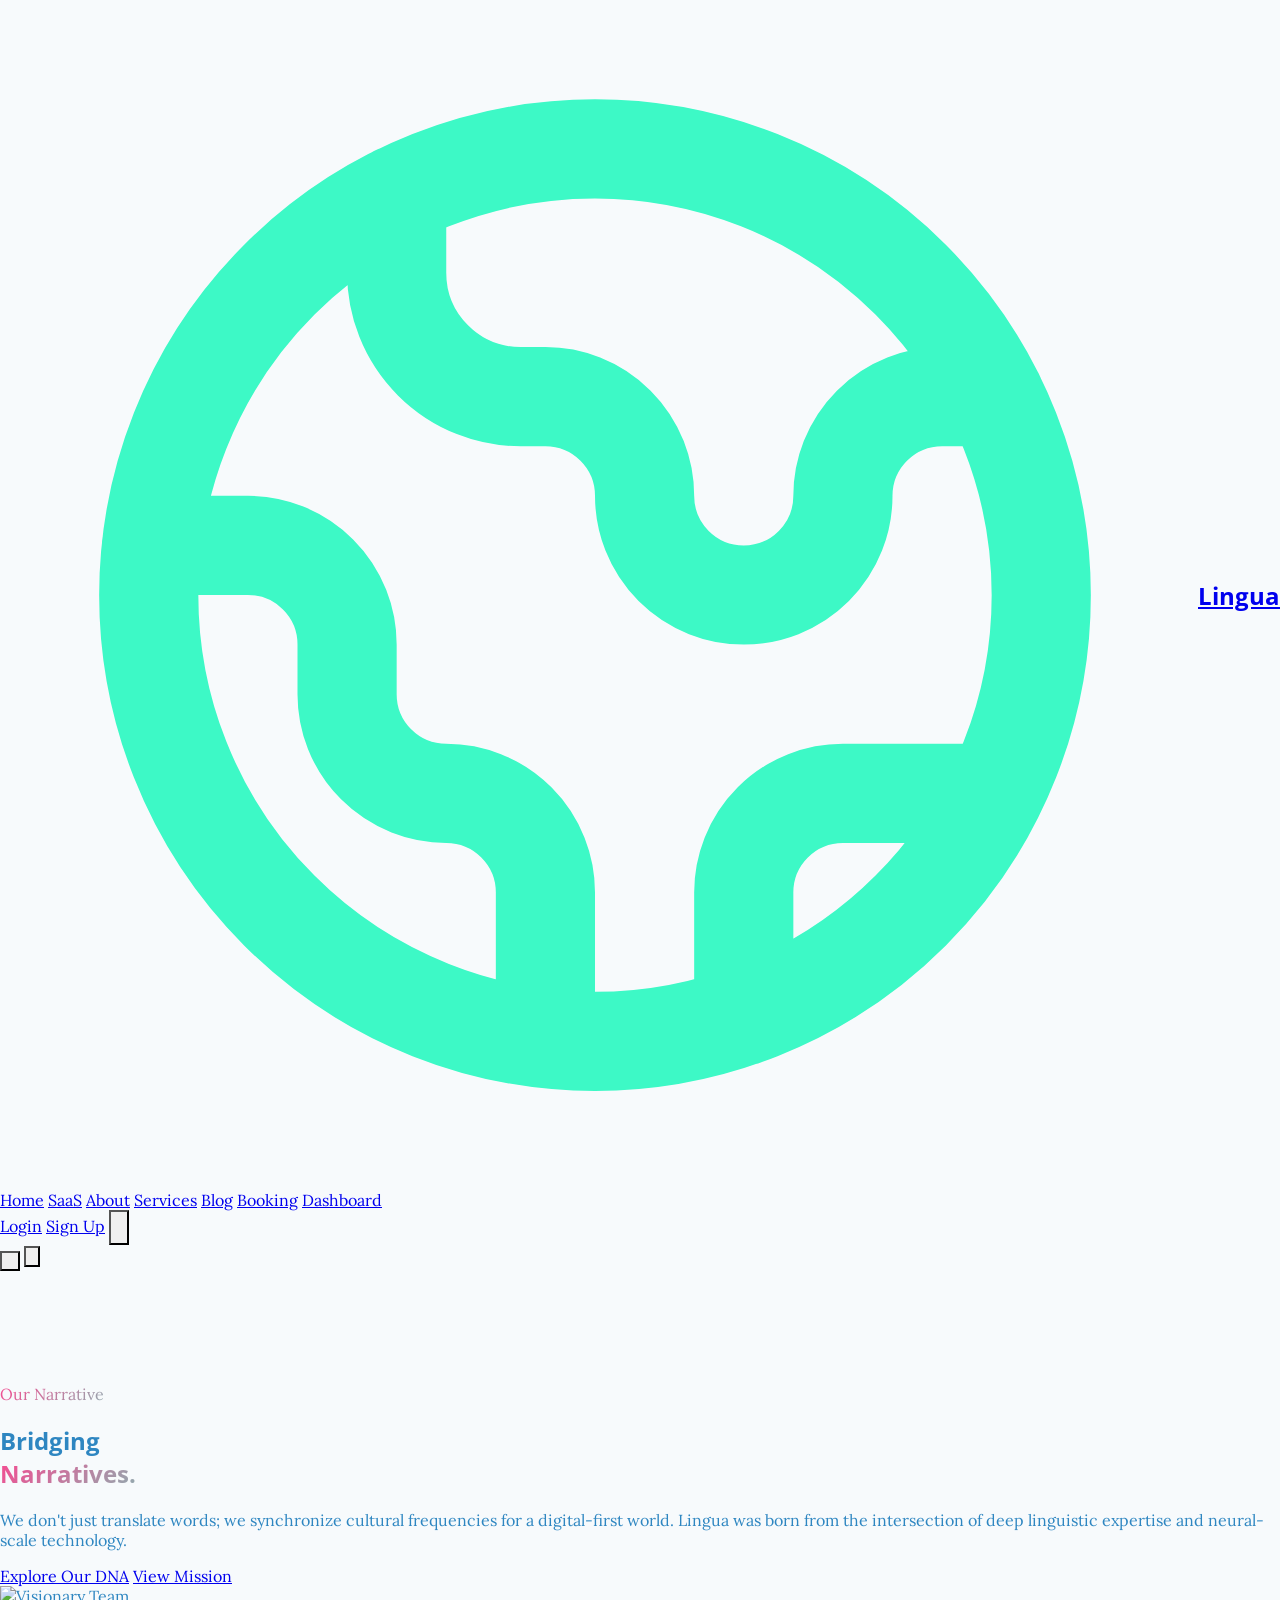
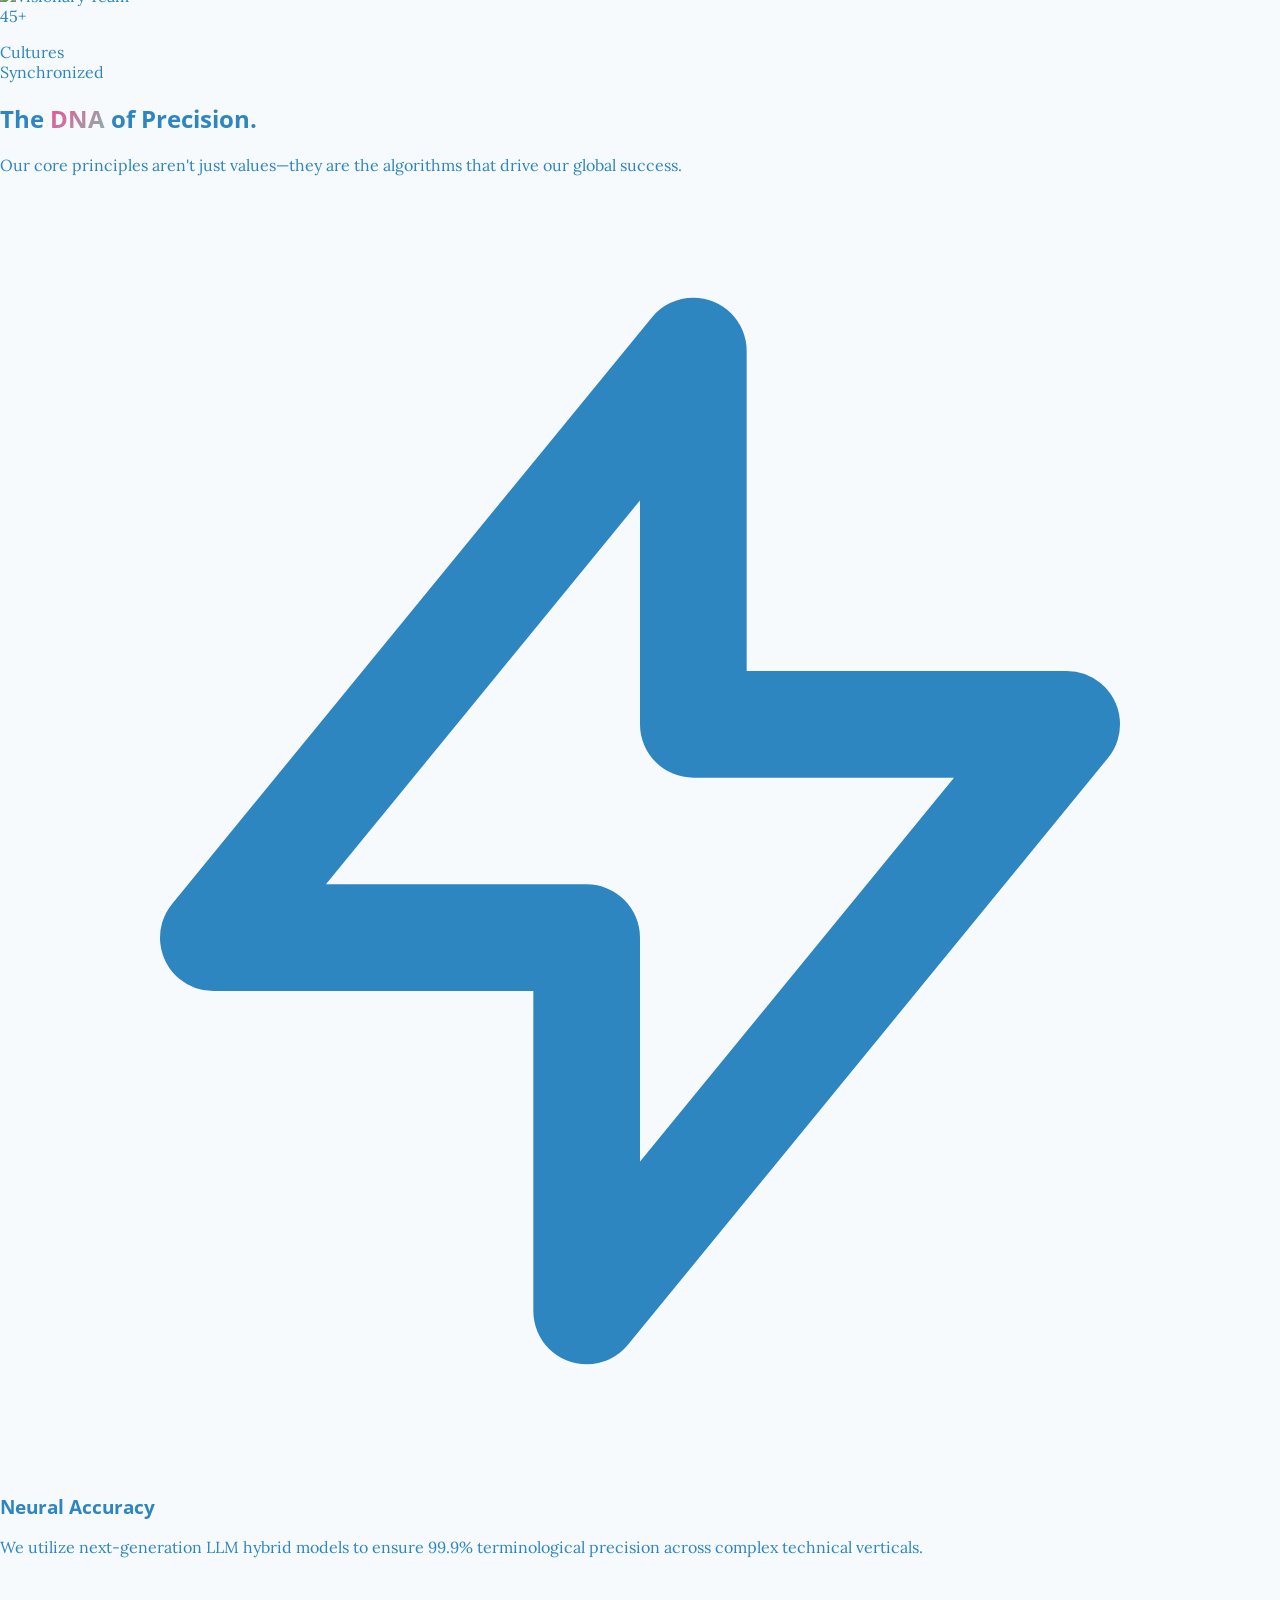
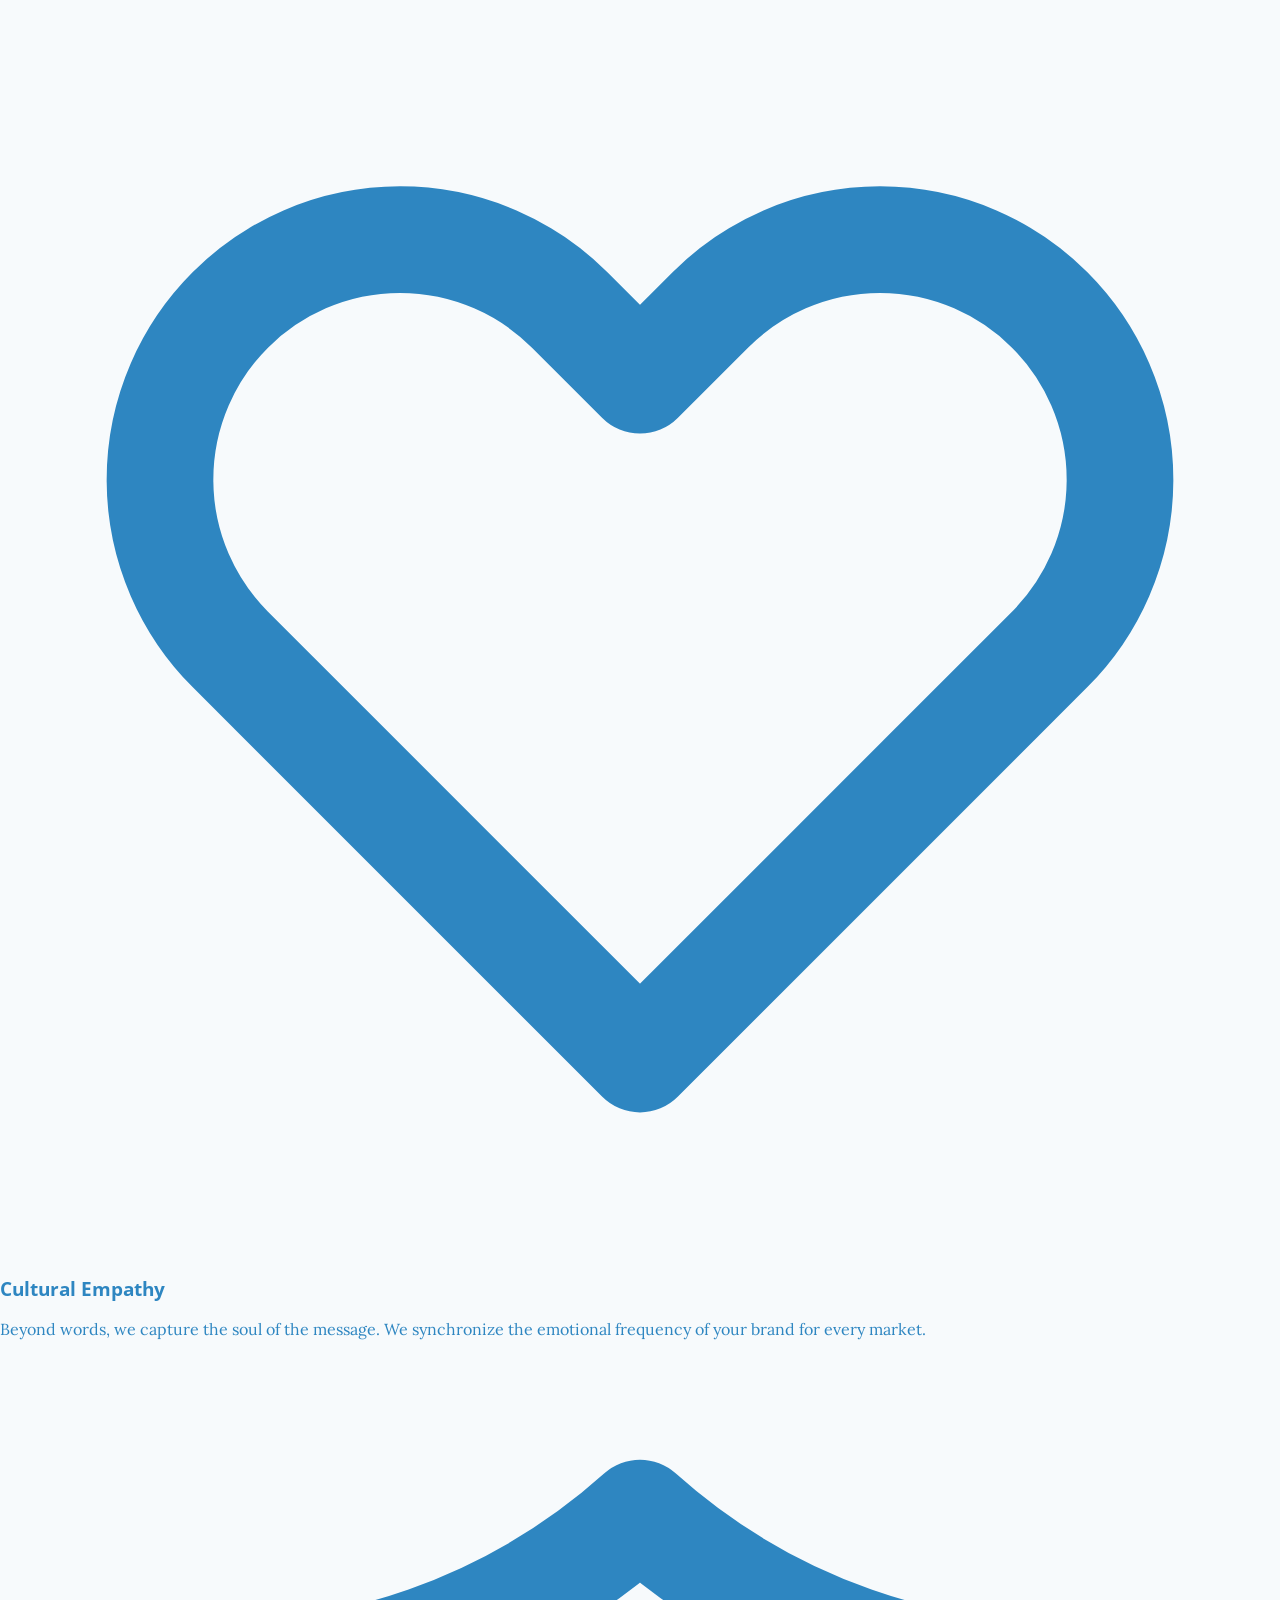
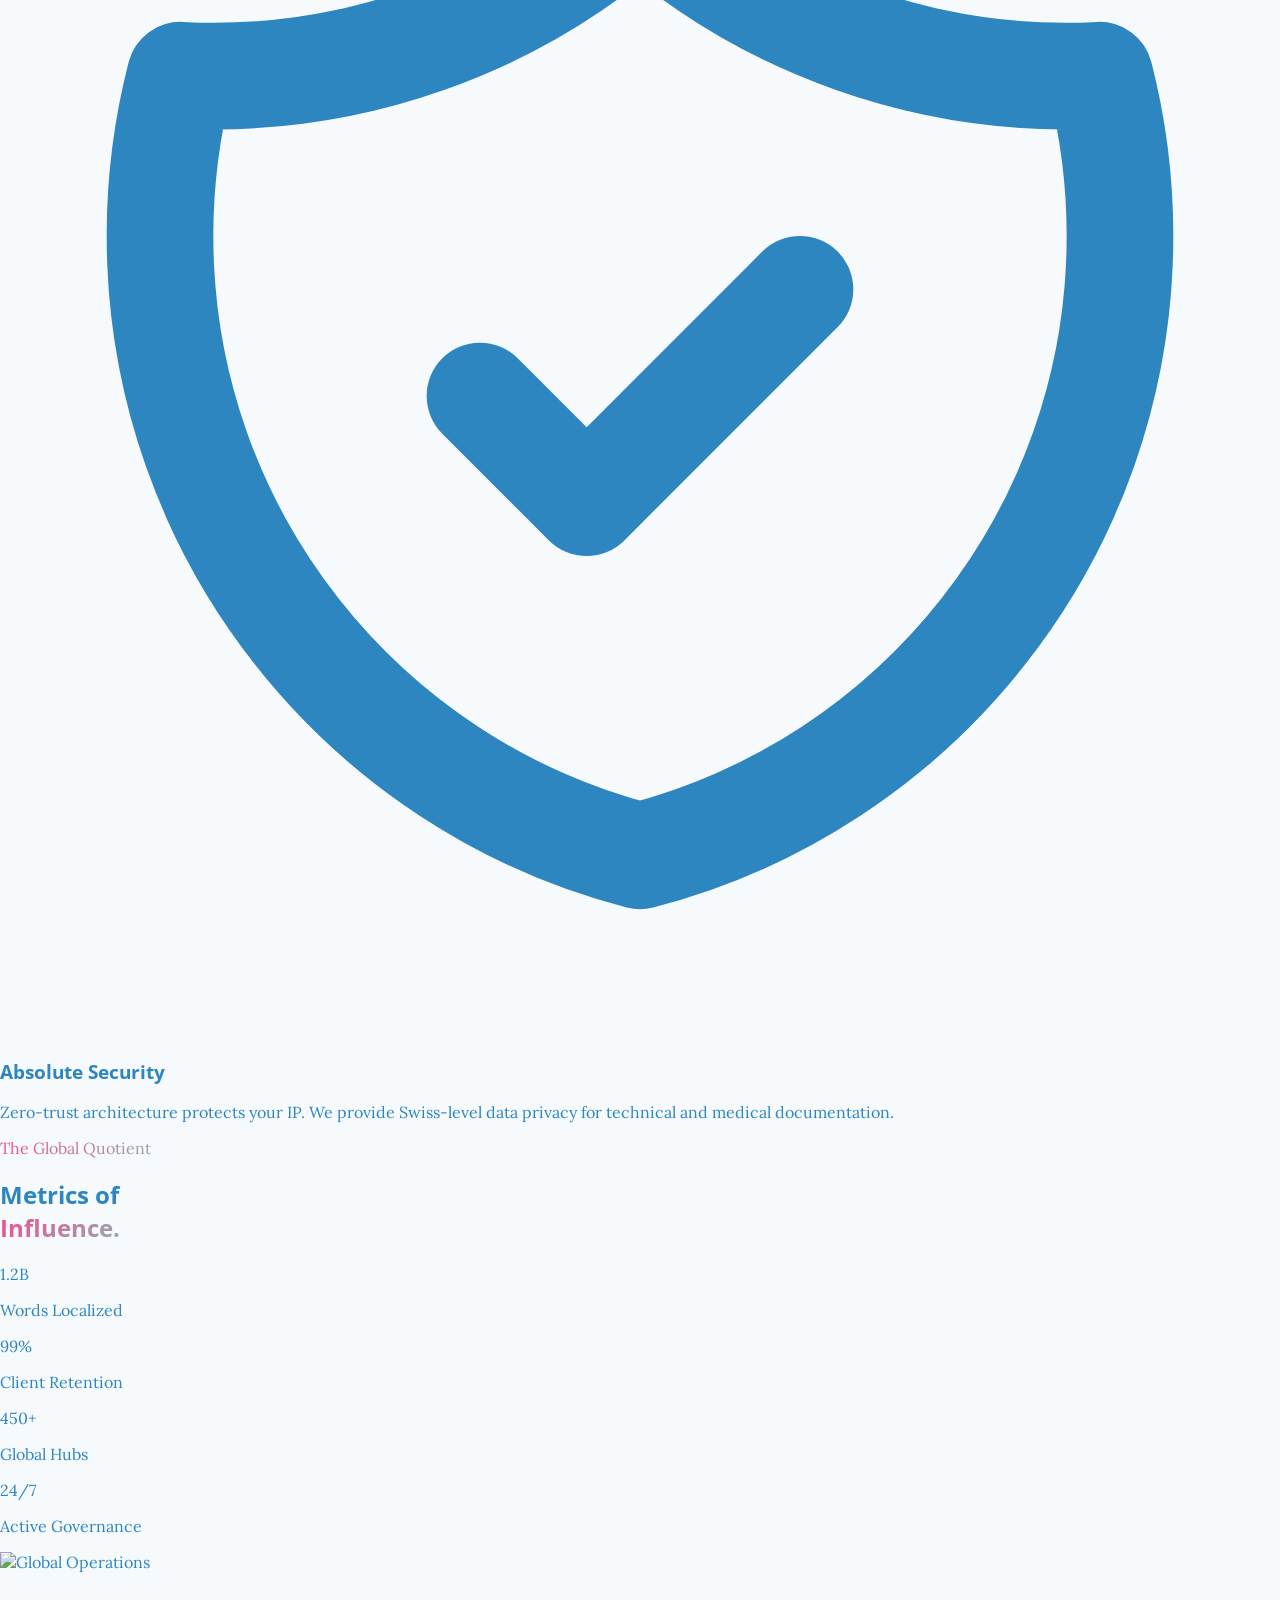
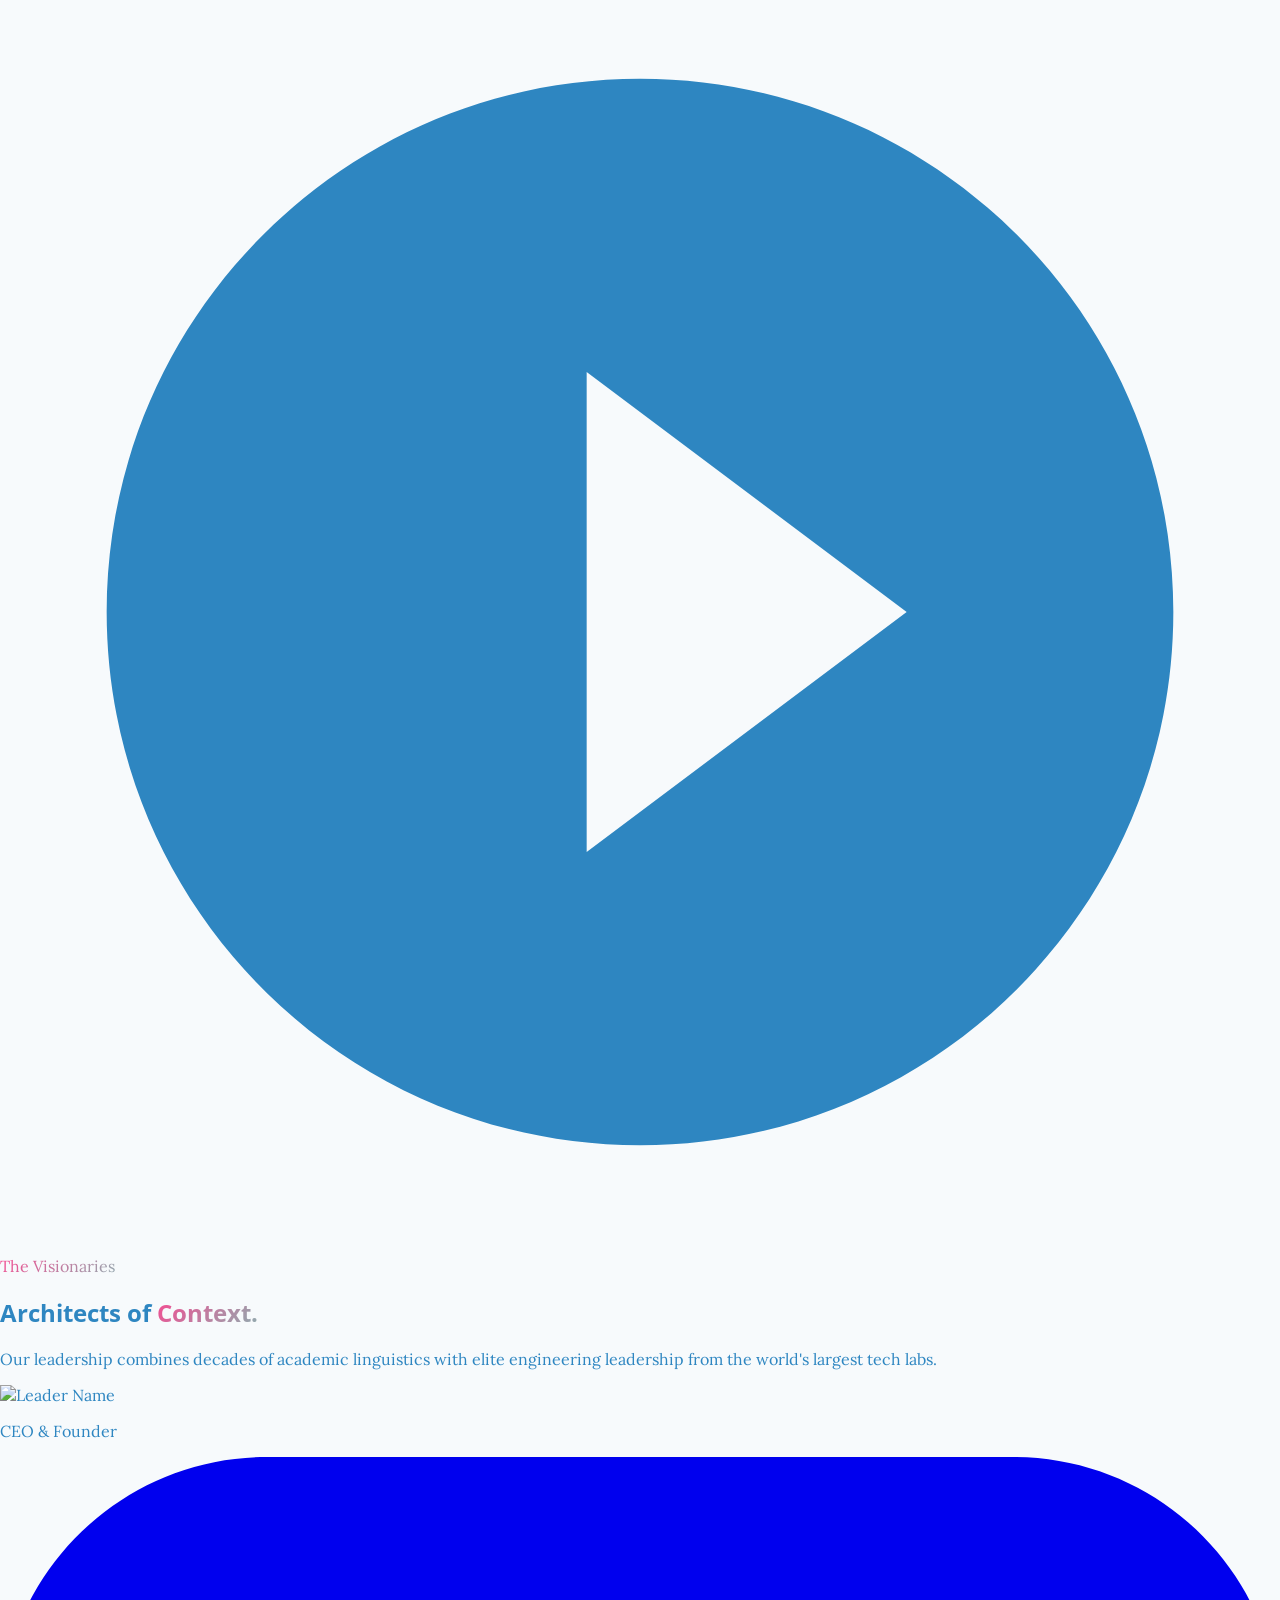
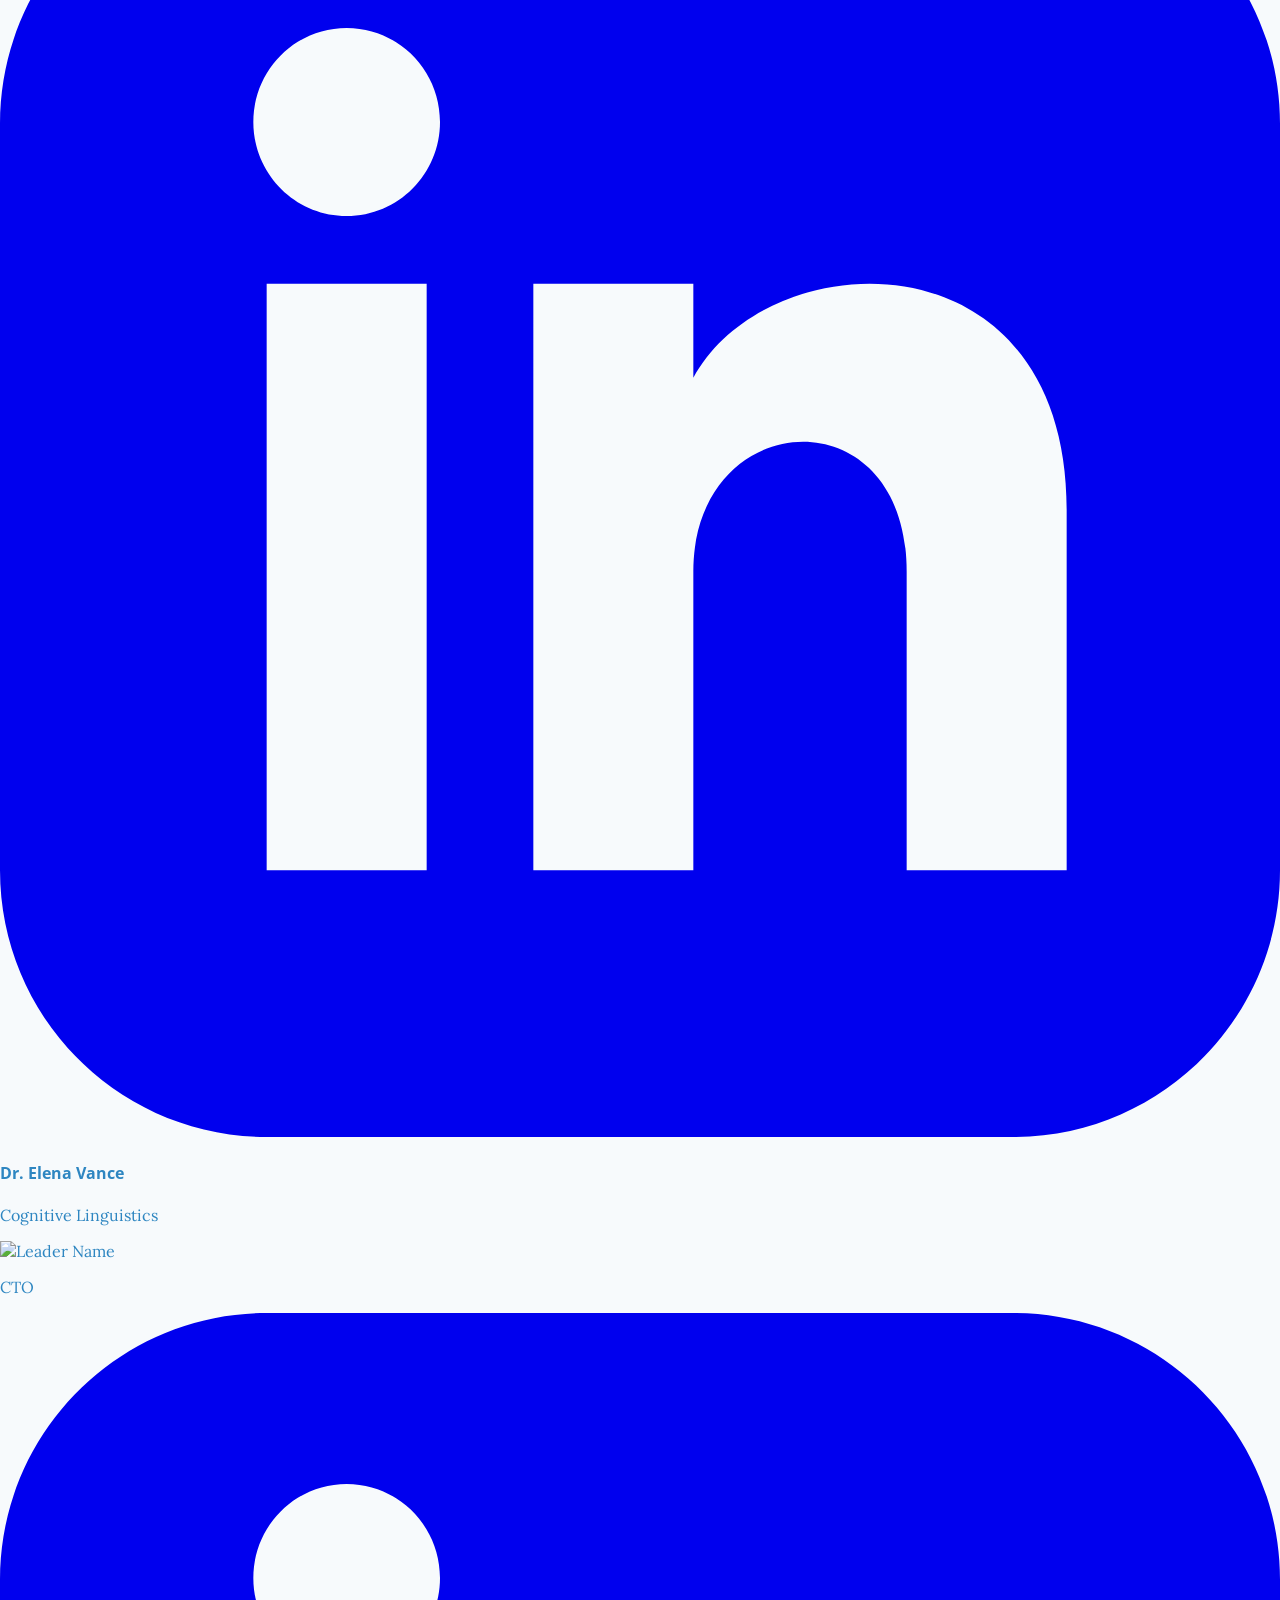
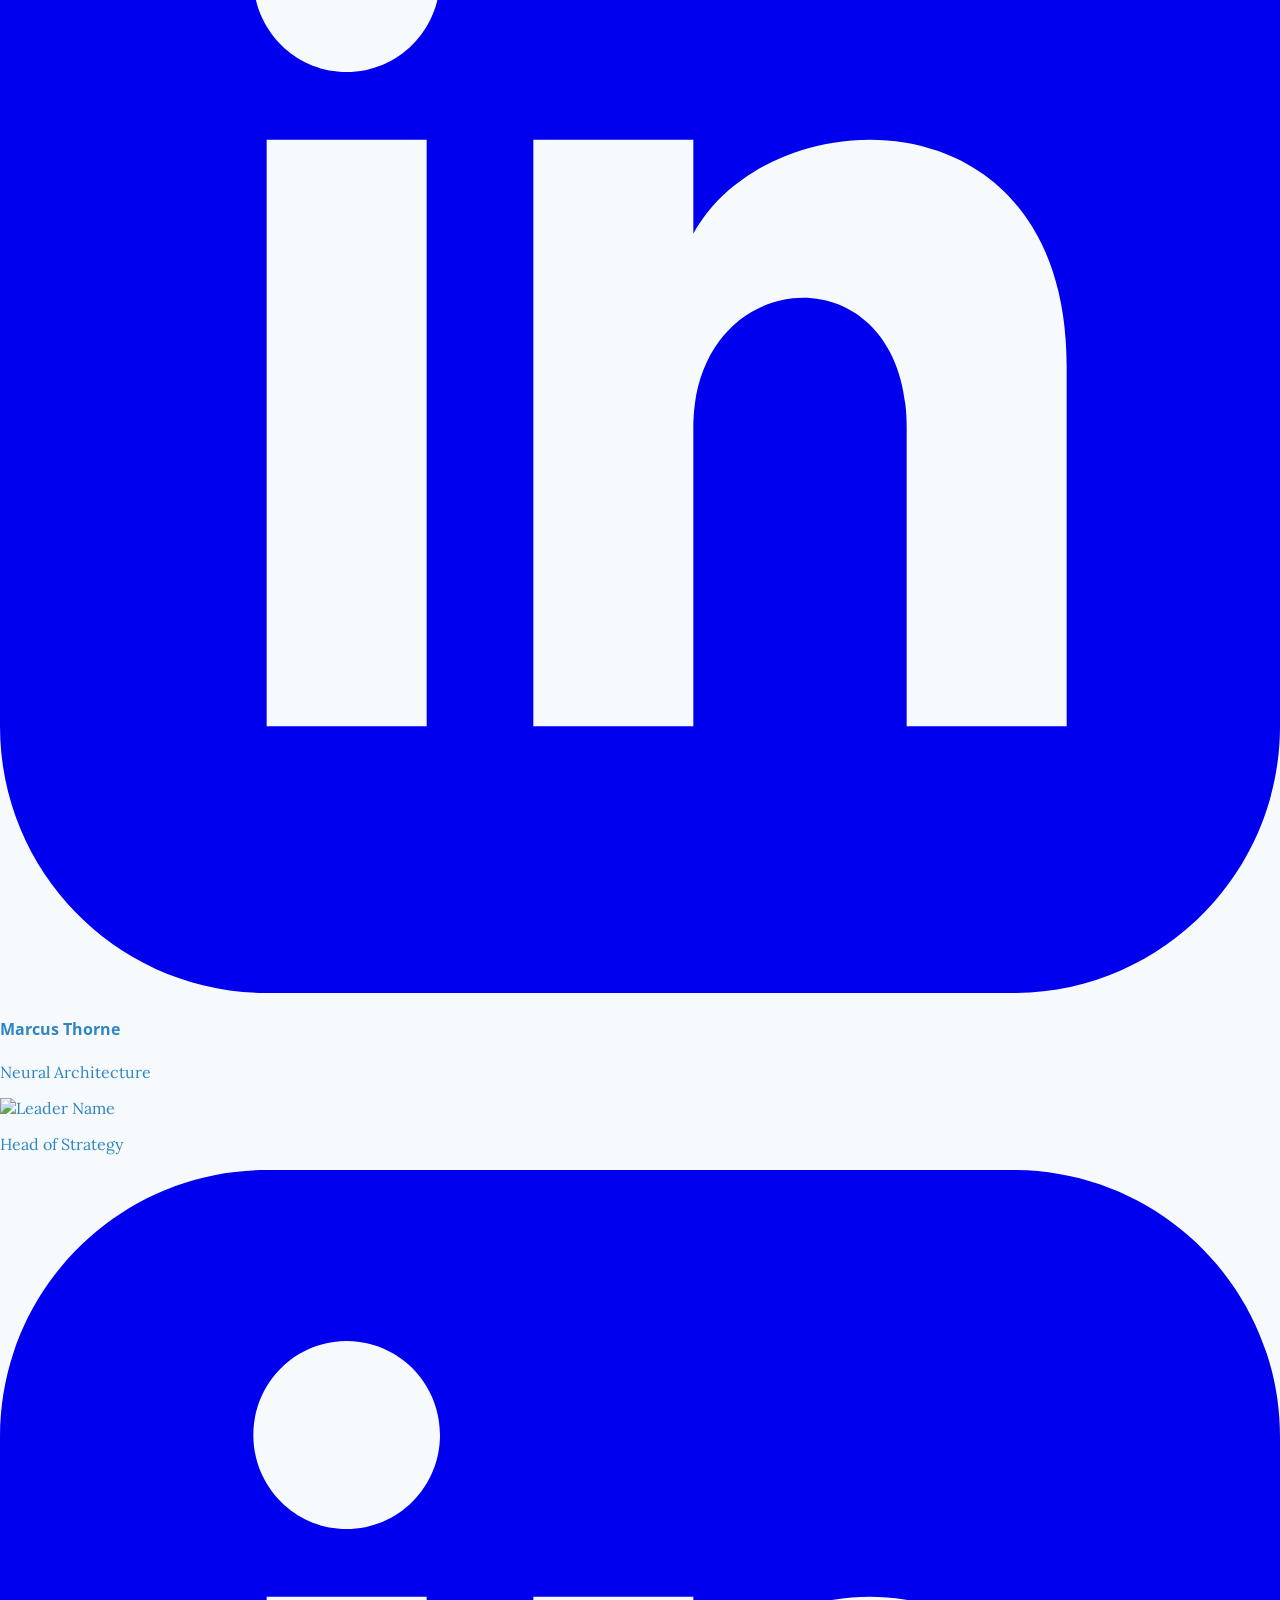
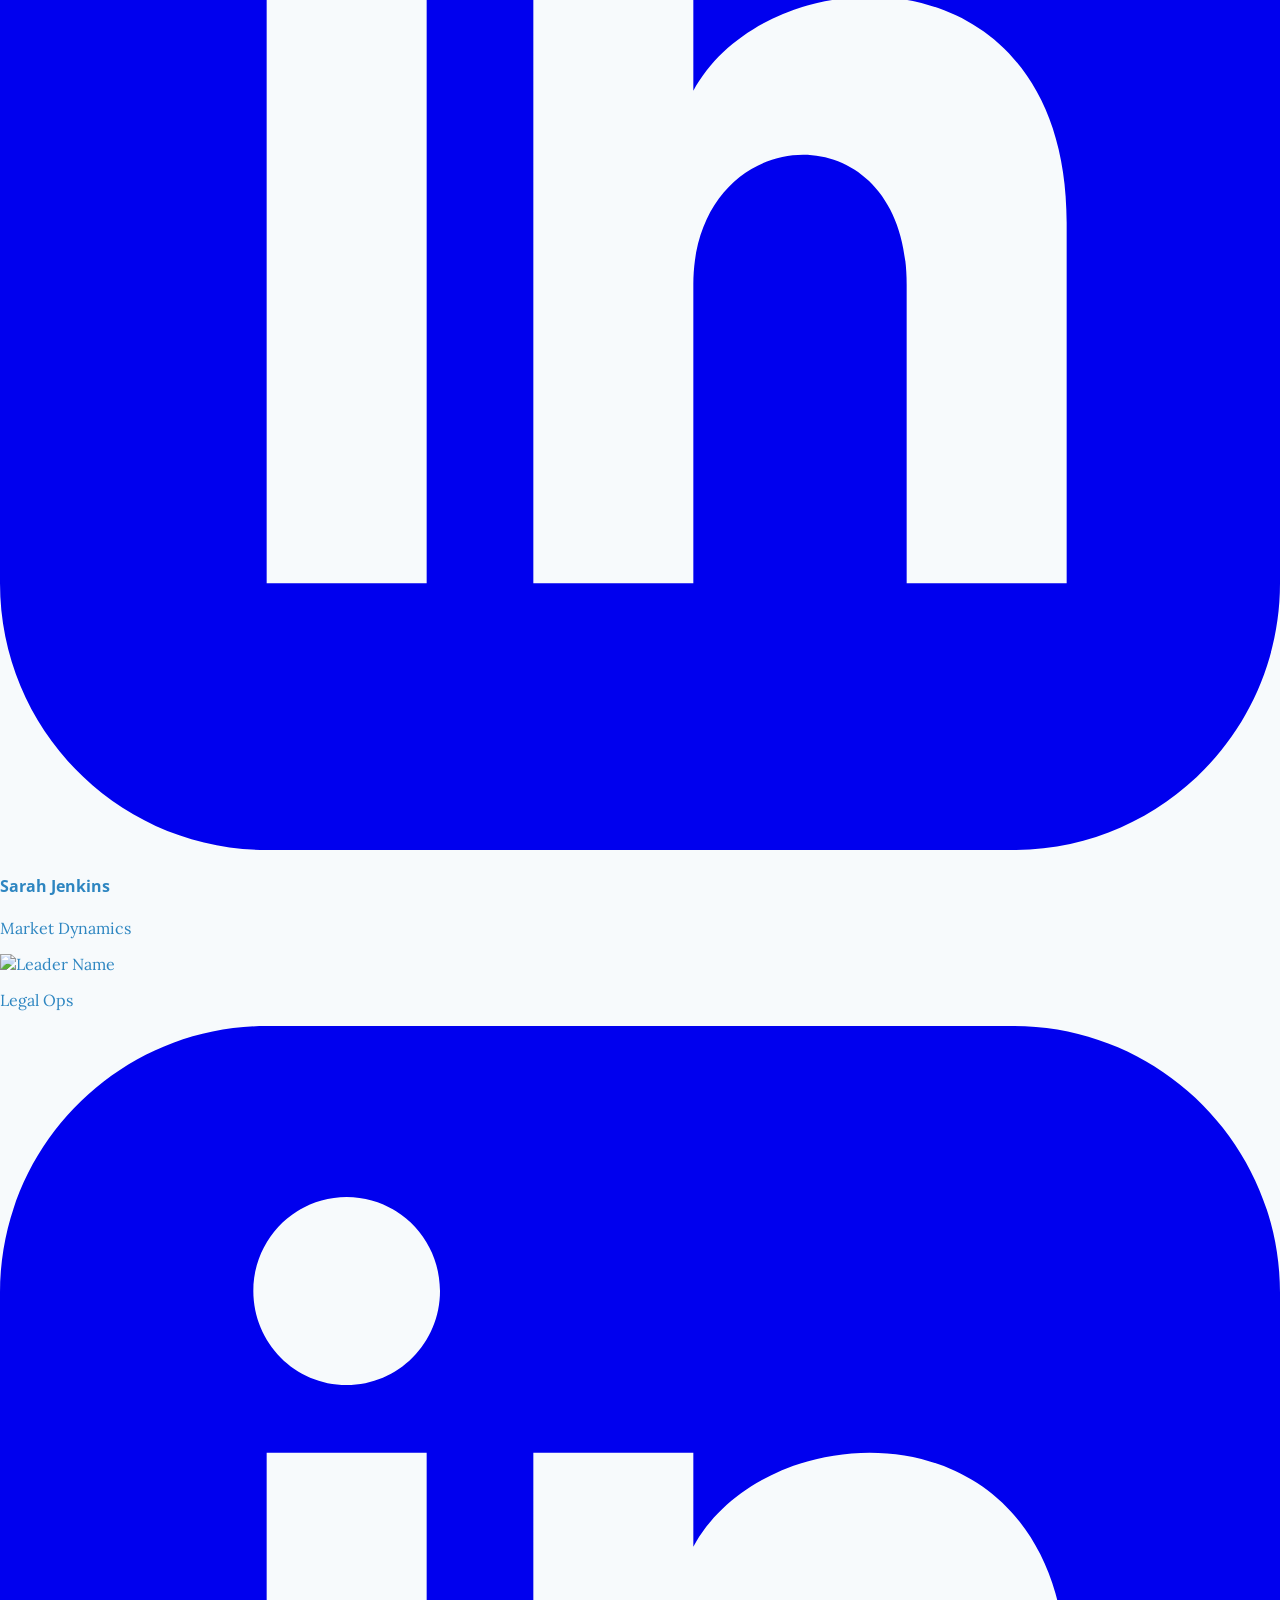
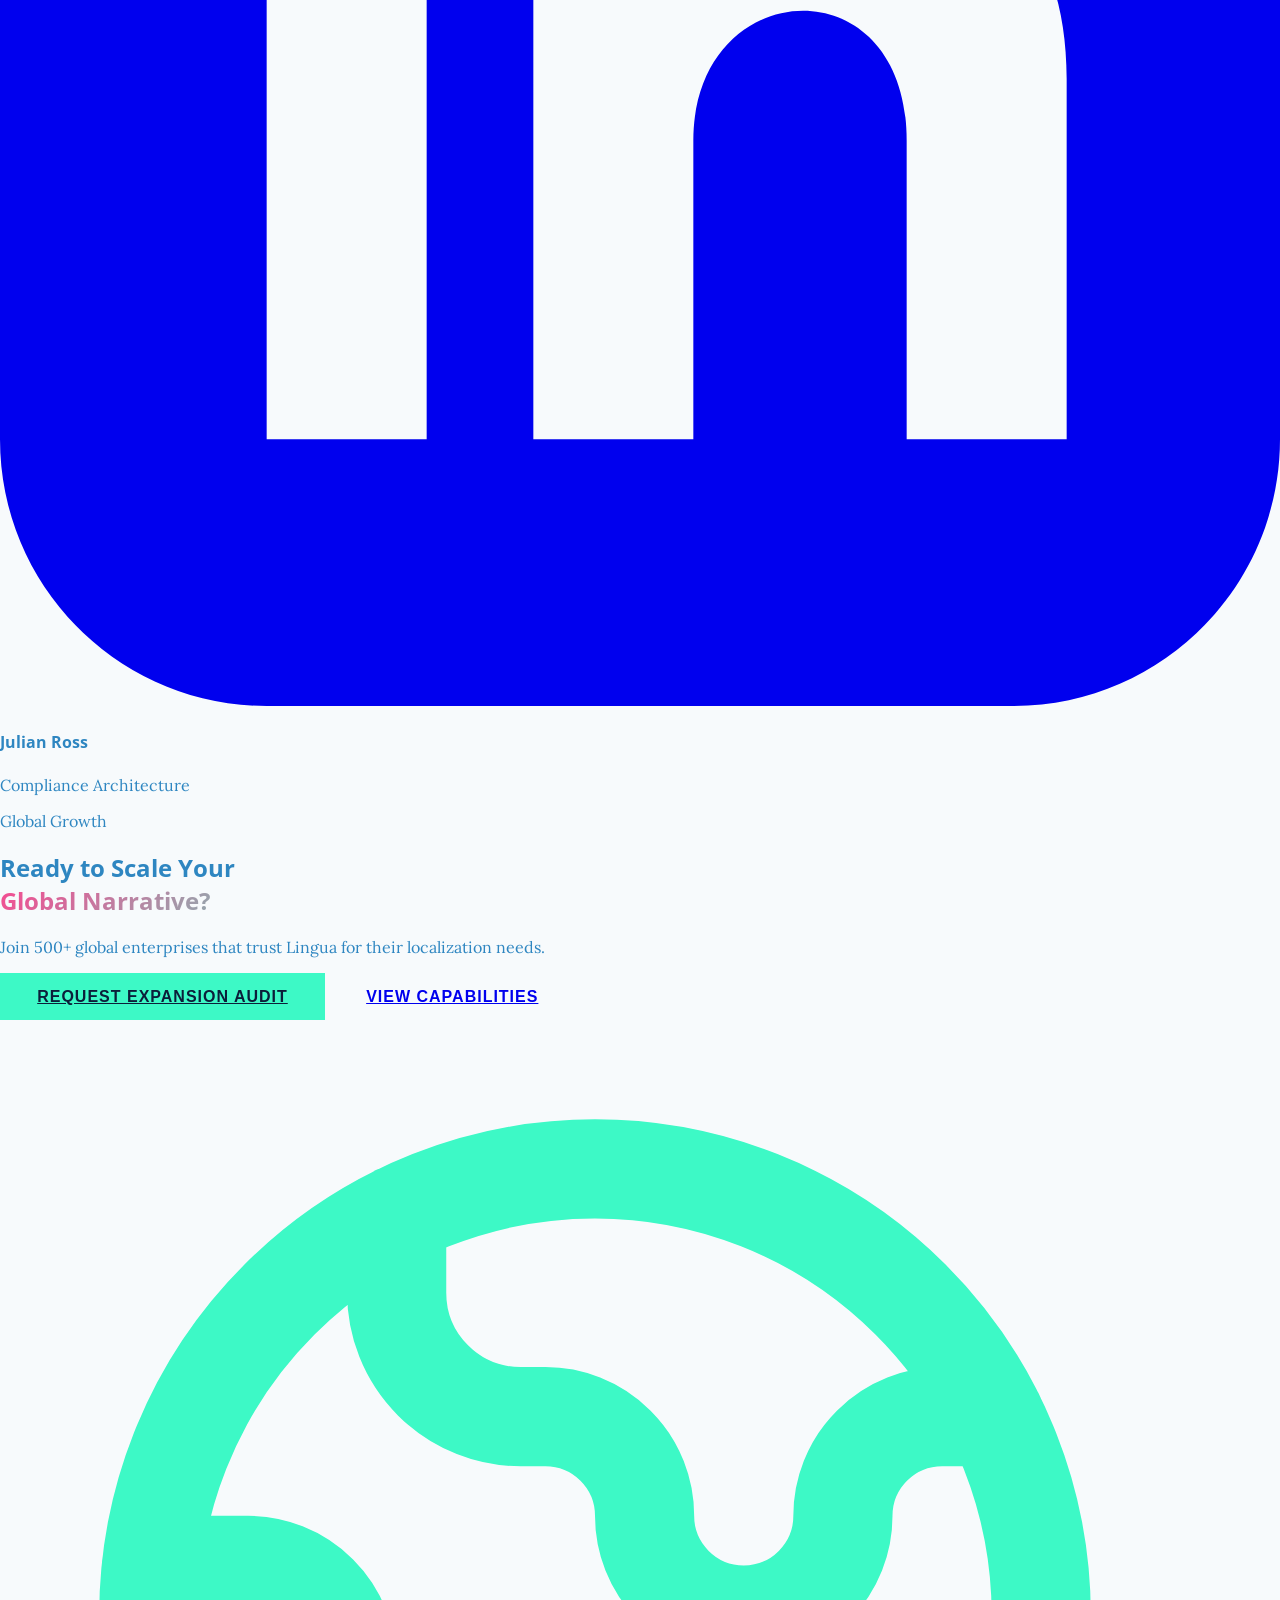
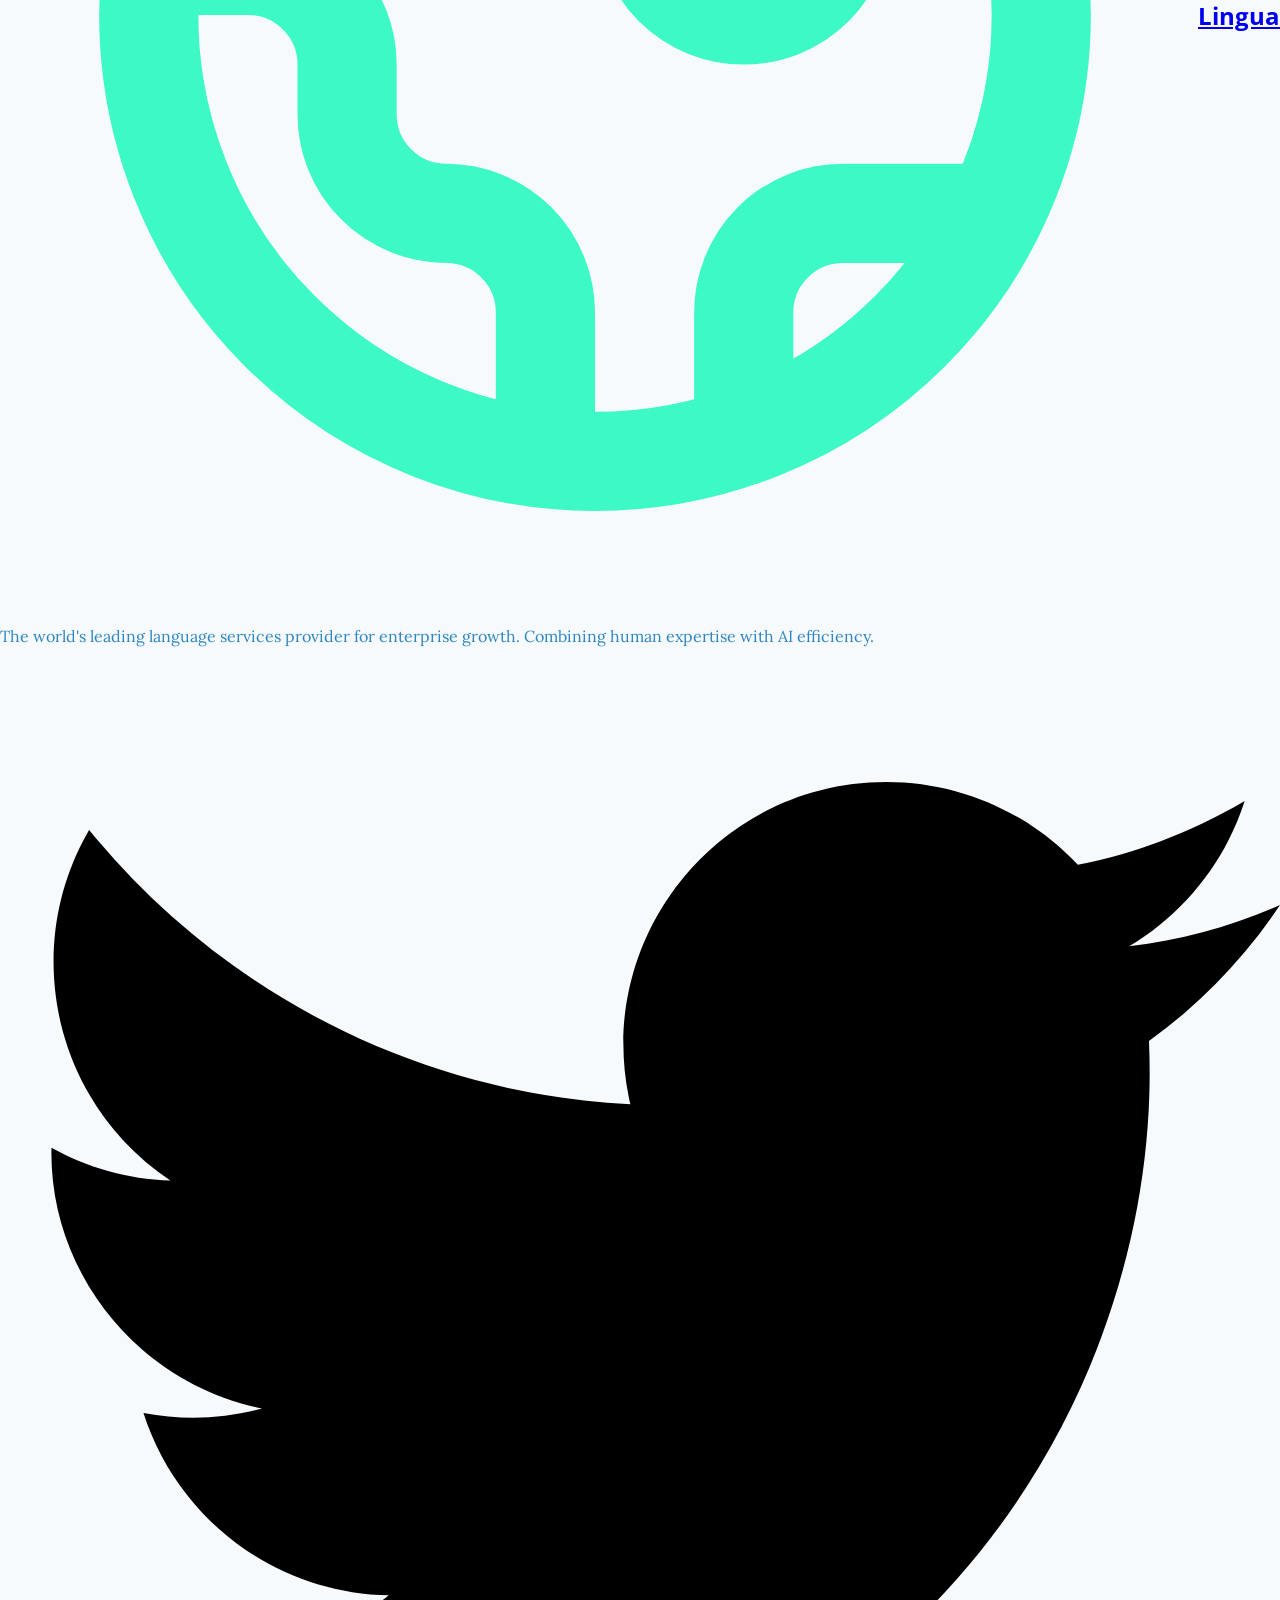
==== commit fa163e8e: "Update UI components across all pages" ====
--- a/about.html
+++ b/about.html
@@ -48,7 +48,7 @@
                 </svg>
                 <span class="font-heading font-bold text-xl tracking-tight">Lingua</span>
             </a>
-            <nav class="hidden lg:flex items-center gap-8">
+            <nav class="hidden xl:flex items-center gap-8">
                 <a href="index.html"
                     class="font-medium text-primary dark:text-textDark hover:text-secondary transition-colors">Home</a>
                 <a href="home-2.html"
@@ -60,9 +60,11 @@
                     class="font-medium text-primary dark:text-textDark hover:text-secondary transition-colors">Blog</a>
                 <a href="booking.html"
                     class="font-medium text-primary dark:text-textDark hover:text-secondary transition-colors">Booking</a>
+                <a href="dashboard.html"
+                    class="px-4 py-2 border border-secondary text-secondary rounded-full font-semibold hover:bg-secondary hover:text-white transition-all">Dashboard</a>
                 <div class="flex items-center gap-4 border-l border-gray-200 dark:border-gray-700 pl-6 ml-4">
                     <a href="login.html"
-                        class="font-medium text-primary dark:text-textDark hover:text-secondary transition-colors">Login</a>
+                        class="px-4 py-2 border border-secondary text-secondary rounded-full font-semibold hover:bg-secondary hover:text-white transition-all">Login</a>
                     <a href="register.html"
                         class="px-5 py-2 bg-secondary text-white rounded-full font-semibold hover:bg-primary transition-all shadow-lg hover:shadow-cyan-500/20">Sign
                         Up</a>
@@ -72,7 +74,10 @@
                     </button>
                 </div>
             </nav>
-            <div class="flex items-center gap-4 lg:hidden">
+            <div class="flex items-center gap-4 xl:hidden">
+                <button class="theme-toggle-btn text-primary dark:text-textDark" aria-label="Toggle Theme">
+                    <span></span>
+                </button>
                 <button id="menu-btn" class="text-primary dark:text-textDark" aria-label="Open Menu">
                     <svg xmlns="http://www.w3.org/2000/svg" class="w-8 h-8" fill="none" viewBox="0 0 24 24"
                         stroke="currentColor">
@@ -88,8 +93,11 @@
     <div id="menu-overlay" class="fixed inset-0 bg-black/50 z-[60] hidden backdrop-blur-sm"></div>
     <aside id="mobile-menu" class="fixed top-0 right-0 h-screen w-80 bg-white dark:bg-bgDark z-[70] p-8 shadow-2xl">
         <div class="flex justify-between items-center mb-12">
-            <div class="brand-logo flex items-center gap-2">
+            <div class="brand-logo flex items-center gap-4">
                 <span class="text-primary dark:text-textDark font-heading font-bold text-xl">Lingua</span>
+                <button class="theme-toggle-btn text-primary dark:text-textDark" aria-label="Toggle Theme">
+                    <span></span>
+                </button>
             </div>
             <button id="close-menu" class="text-primary dark:text-textDark hover:text-secondary">
                 <svg xmlns="http://www.w3.org/2000/svg" class="w-8 h-8" fill="none" viewBox="0 0 24 24"
@@ -108,6 +116,8 @@
                 class="font-semibold text-primary dark:text-textDark hover:text-secondary transition-colors">Services</a>
             <a href="blog.html"
                 class="font-semibold text-primary dark:text-textDark hover:text-secondary transition-colors">Blog</a>
+            <a href="dashboard.html"
+                class="font-semibold text-primary dark:text-textDark hover:text-secondary transition-colors">Dashboard</a>
             <hr class="border-gray-100 dark:border-gray-800 my-4">
             <a href="login.html" class="font-semibold text-secondary transition-colors">Login</a>
             <a href="register.html" class="px-5 py-3 bg-secondary text-white rounded-xl text-center font-semibold">Sign
@@ -162,7 +172,7 @@
                         </div>
                         <!-- Floating Badge -->
                         <div
-                            class="absolute -bottom-10 -left-10 p-8 bg-white dark:bg-cardDark rounded-3xl shadow-3xl animate-float flex items-center gap-6">
+                            class="absolute bottom-4 left-1/2 -translate-x-1/2 sm:-bottom-10 sm:-left-10 sm:translate-x-0 p-6 sm:p-8 bg-white dark:bg-cardDark rounded-3xl shadow-3xl animate-float flex items-center gap-6">
                             <div
                                 class="w-16 h-16 bg-hero-green/10 text-hero-green rounded-2xl flex items-center justify-center font-black text-2xl">
                                 45+</div>
@@ -431,16 +441,33 @@
             </div>
         </section>
 
-        <!-- Final Vision Banner -->
-        <section class="py-32 bg-secondary relative overflow-hidden">
-            <div class="container mx-auto px-6 text-center relative z-10">
-                <h2 class="text-4xl md:text-7xl font-black font-heading text-white mb-8" data-animate="fade-up">Ready to
-                    Scale Your <br><span class="gradient-text italic">Global Narrative?</span></h2>
-                <div class="flex flex-col sm:flex-row justify-center gap-6" data-animate="fade-up">
-                    <a href="booking.html" class="btn-premium btn-accent px-12 py-5">Request Expansion Audit</a>
-                    <a href="services.html"
-                        class="px-12 py-5 border-2 border-white/30 text-white rounded-full font-bold hover:bg-white hover:text-primary transition-all">View
-                        Capabilities</a>
+        <!-- CTA Banner -->
+        <section class="py-20">
+            <div class="container mx-auto px-6 md:px-12">
+                <div data-animate="zoom-in"
+                    class="bg-primary dark:bg-cardDark rounded-[3rem] p-12 md:p-20 text-center relative overflow-hidden">
+                    <div class="absolute top-0 left-0 w-full h-full overflow-hidden opacity-20">
+                        <div
+                            class="absolute -top-1/2 -left-1/4 w-[150%] h-[200%] rotate-12 bg-gradient-to-br from-secondary to-accent blur-[120px]">
+                        </div>
+                    </div>
+                    <div class="relative z-10 max-w-3xl mx-auto">
+                        <span
+                            class="inline-block px-4 py-1.5 bg-white/20 backdrop-blur-md rounded-full text-[10px] font-bold uppercase tracking-widest border border-white/20 text-white mb-8"><span
+                                class="text-white">Global Growth</span></span>
+
+                        <h2 class="text-4xl md:text-5xl font-bold font-heading text-white mb-8">Ready to Scale Your
+                            <br><span class="gradient-text italic">Global Narrative?</span>
+                        </h2>
+                        <p class="text-white/80 text-lg mb-12">Join 500+ global enterprises that trust Lingua for their
+                            localization needs.</p>
+                        <div class="flex flex-col sm:flex-row justify-center gap-4">
+                            <a href="booking.html" class="btn-premium btn-accent px-10 py-4">Request Expansion Audit</a>
+                            <a href="services.html"
+                                class="btn-premium border-2 border-white/30 text-white hover:bg-white hover:text-primary transition-all px-10 py-4">View
+                                Capabilities</a>
+                        </div>
+                    </div>
                 </div>
             </div>
         </section>
@@ -453,13 +480,15 @@
             <div class="grid grid-cols-1 md:grid-cols-2 lg:grid-cols-4 gap-12 mb-20">
                 <!-- Brand -->
                 <div>
-                    <a href="index.html" class="brand-logo mb-6 text-primary dark:text-white flex items-center gap-2">
-                        <svg xmlns="http://www.w3.org/2000/svg" class="w-6 h-6" fill="none" viewBox="0 0 24 24"
-                            stroke="currentColor">
+                    <a href="index.html"
+                        class="brand-logo mb-6 text-primary dark:text-white flex items-center gap-2 group">
+                        <svg xmlns="http://www.w3.org/2000/svg"
+                            class="w-8 h-8 text-secondary group-hover:rotate-12 transition-transform" fill="none"
+                            viewBox="0 0 24 24" stroke="currentColor">
                             <path stroke-linecap="round" stroke-linejoin="round" stroke-width="2"
                                 d="M3.055 11H5a2 2 0 012 2v1a2 2 0 002 2 2 2 0 012 2v2.945M8 3.935V5.5A2.5 2.5 0 0010.5 8h.5a2 2 0 012 2 2 2 0 104 0 2 2 0 012-2h1.064M15 20.488V18a2 2 0 012-2h3.064M21 12a9 9 0 11-18 0 9 9 0 0118 0z" />
                         </svg>
-                        <span class="font-heading font-bold text-xl">Lingua</span>
+                        <span class="font-heading font-bold text-xl tracking-tight">Lingua</span>
                     </a>
                     <p class="text-gray-500 dark:text-gray-400 leading-relaxed mb-8">
                         The world's leading language services provider for enterprise growth. Combining human expertise
@@ -639,14 +668,16 @@
         const menuOverlay = document.getElementById('menu-overlay');
 
         function toggleMenu() {
-            mobileMenu.classList.toggle('translate-x-full');
+            mobileMenu.classList.toggle('active');
             menuOverlay.classList.toggle('hidden');
-            document.body.classList.toggle('overflow-hidden');
+            document.body.classList.toggle('overflow-x-hidden');
         }
 
-        menuBtn.addEventListener('click', toggleMenu);
-        closeMenu.addEventListener('click', toggleMenu);
-        menuOverlay.addEventListener('click', toggleMenu);
+        if (menuBtn && mobileMenu) {
+            menuBtn.addEventListener('click', toggleMenu);
+            closeMenu.addEventListener('click', toggleMenu);
+            menuOverlay.addEventListener('click', toggleMenu);
+        }
     </script>
 </body>
 
--- a/assets/css/style.css
+++ b/assets/css/style.css
@@ -313,11 +313,32 @@
 .btn-premium:hover,
 .btn-accent:hover,
 .btn-brand-global:hover {
-    background: rgba(61, 249, 198, 0.1) !important;
-    color: #FFFFFF !important;
+    background: var(--accent) !important;
+    color: var(--secondary) !important;
     transform: translateY(-5px);
     box-shadow: 0px 0px 15px rgba(61, 249, 198, 0.6), 0px 0px 30px rgba(61, 249, 198, 0.3);
-    border-color: #FFFFFF;
+    border-color: var(--accent);
+}
+
+/* Match home page button hover style where needed */
+.btn-hover-home:hover {
+    background: var(--accent) !important;
+    color: var(--secondary) !important;
+    transform: translateY(-5px);
+    box-shadow: 0px 0px 15px rgba(61, 249, 198, 0.6), 0px 0px 30px rgba(61, 249, 198, 0.3);
+    border-color: var(--accent);
+}
+
+/* Service CTA: avoid hover overlap */
+.service-cta-btn:hover {
+    transform: none;
+    box-shadow: none;
+}
+
+/* Blog hero CTA: avoid hover overlap */
+.blog-hero-btn:hover {
+    transform: none;
+    box-shadow: none;
 }
 
 /* --- Section Typography Standard (Mirroring Scale & Performance) --- */
@@ -384,6 +405,18 @@
     z-index: 40;
 }
 
+#back-to-top:hover {
+    background-color: var(--secondary);
+    color: #ffffff;
+    box-shadow: 0 10px 20px rgba(46, 134, 193, 0.35);
+}
+
+body.dark #back-to-top:hover {
+    background-color: var(--accent);
+    color: var(--secondary);
+    box-shadow: 0 10px 20px rgba(61, 249, 198, 0.35);
+}
+
 #back-to-top.visible {
     opacity: 1;
     visibility: visible;
@@ -652,6 +685,7 @@
     transition: all 0.6s var(--transition-smooth);
     cursor: pointer;
     box-shadow: 0 10px 30px rgba(0, 0, 0, 0.05);
+    transform-style: preserve-3d;
 }
 
 body.dark .honeycomb-card {
@@ -659,7 +693,7 @@
 }
 
 .honeycomb-card:hover {
-    transform: rotateY(180deg) scale(1.1);
+    transform: scale(1.06);
 }
 
 .honeycomb-content {
@@ -670,6 +704,7 @@
     justify-content: center;
     gap: 1rem;
     width: 100%;
+    backface-visibility: hidden;
 }
 
 .honeycomb-content span {
@@ -698,11 +733,16 @@
     justify-content: center;
     background: var(--secondary);
     color: white;
-    transform: rotateY(180deg);
+    opacity: 0;
+    transition: opacity 0.4s var(--transition-smooth);
     backface-visibility: hidden;
     clip-path: polygon(25% 0%, 75% 0%, 100% 50%, 75% 100%, 25% 100%, 0% 50%);
     padding: 1rem;
     text-align: center;
+}
+
+.honeycomb-card:hover .honeycomb-reveal {
+    opacity: 1;
 }
 
 .honeycomb-grid> :nth-child(even) {
@@ -798,6 +838,23 @@
     pointer-events: none;
 }
 
+/* --- Global: Square corners for images and buttons --- */
+img {
+    border-radius: 0 !important;
+}
+
+button,
+input[type="button"],
+input[type="submit"],
+input[type="reset"],
+a.btn-premium,
+a.btn-primary,
+a.btn-accent,
+a.btn-brand-global,
+a[class*="rounded"] {
+    border-radius: 0 !important;
+}
+
 .marquee-content {
     flex-shrink: 0;
     display: flex;
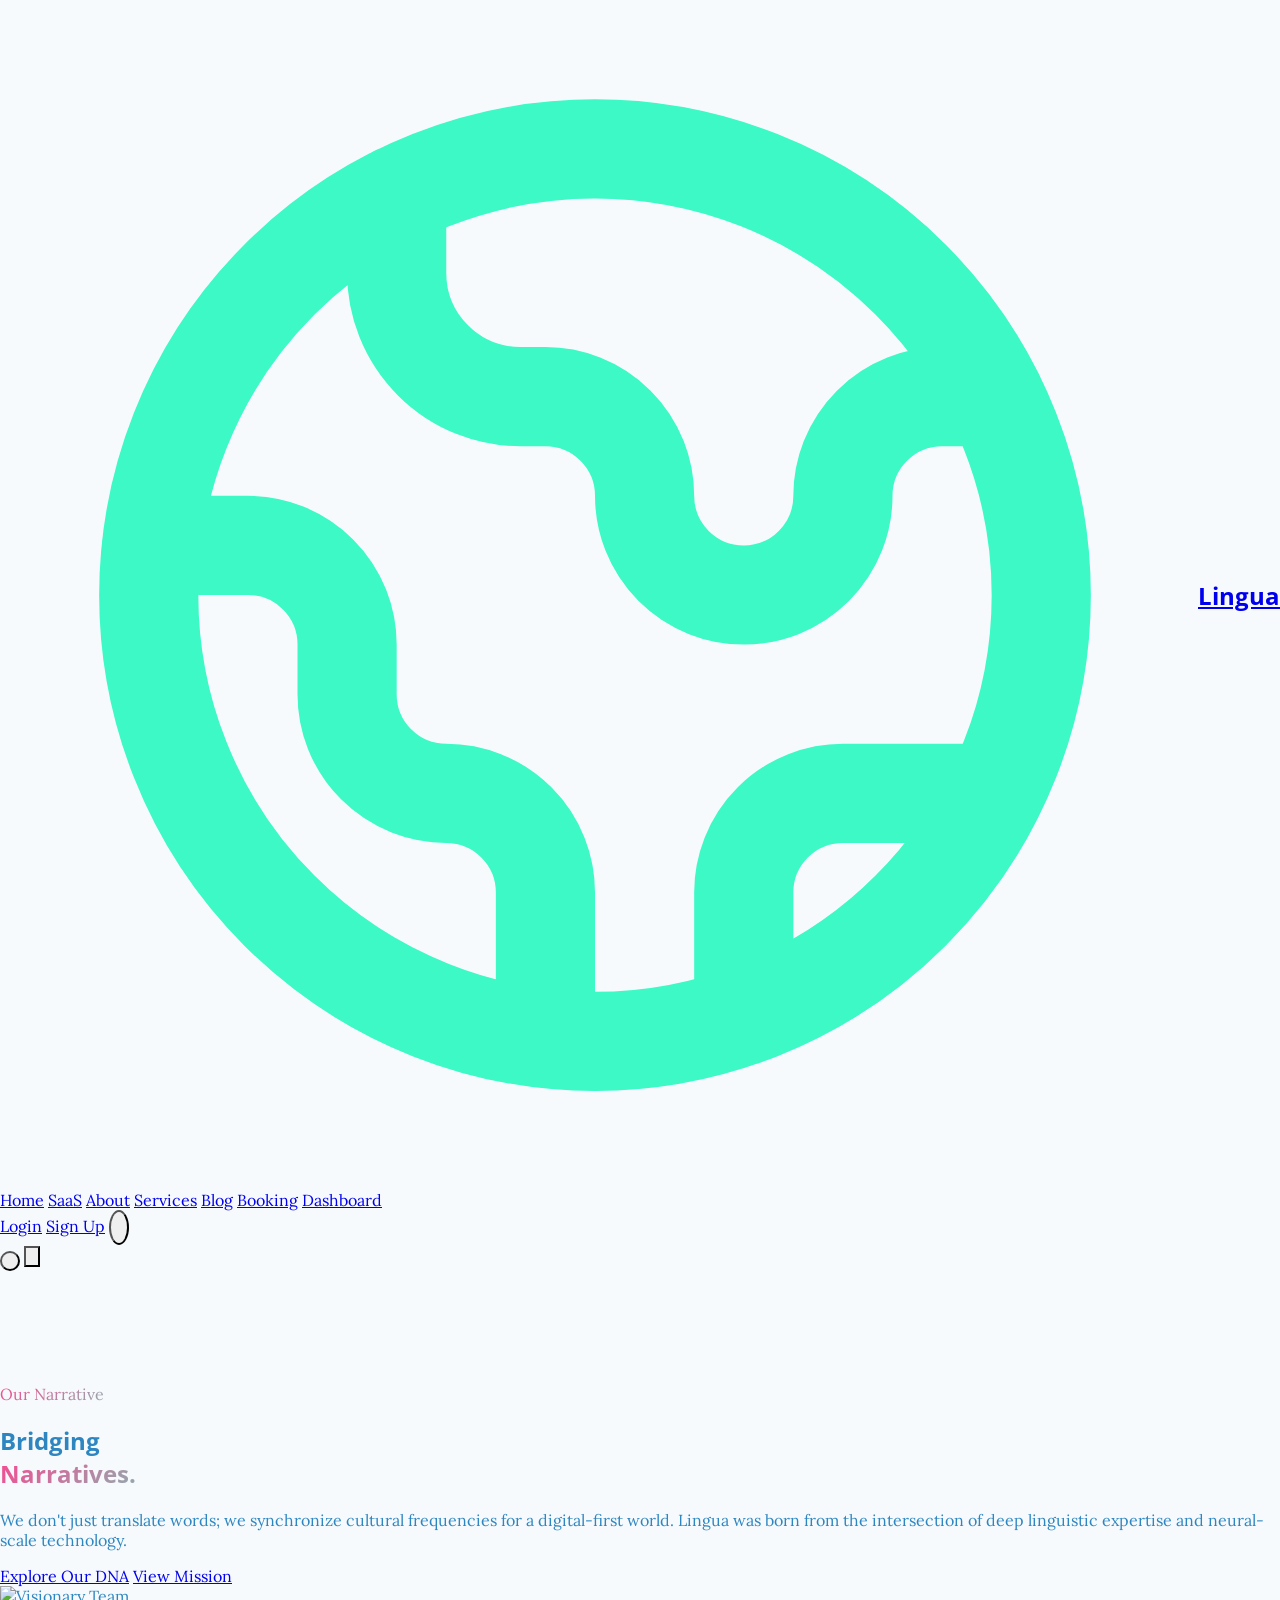
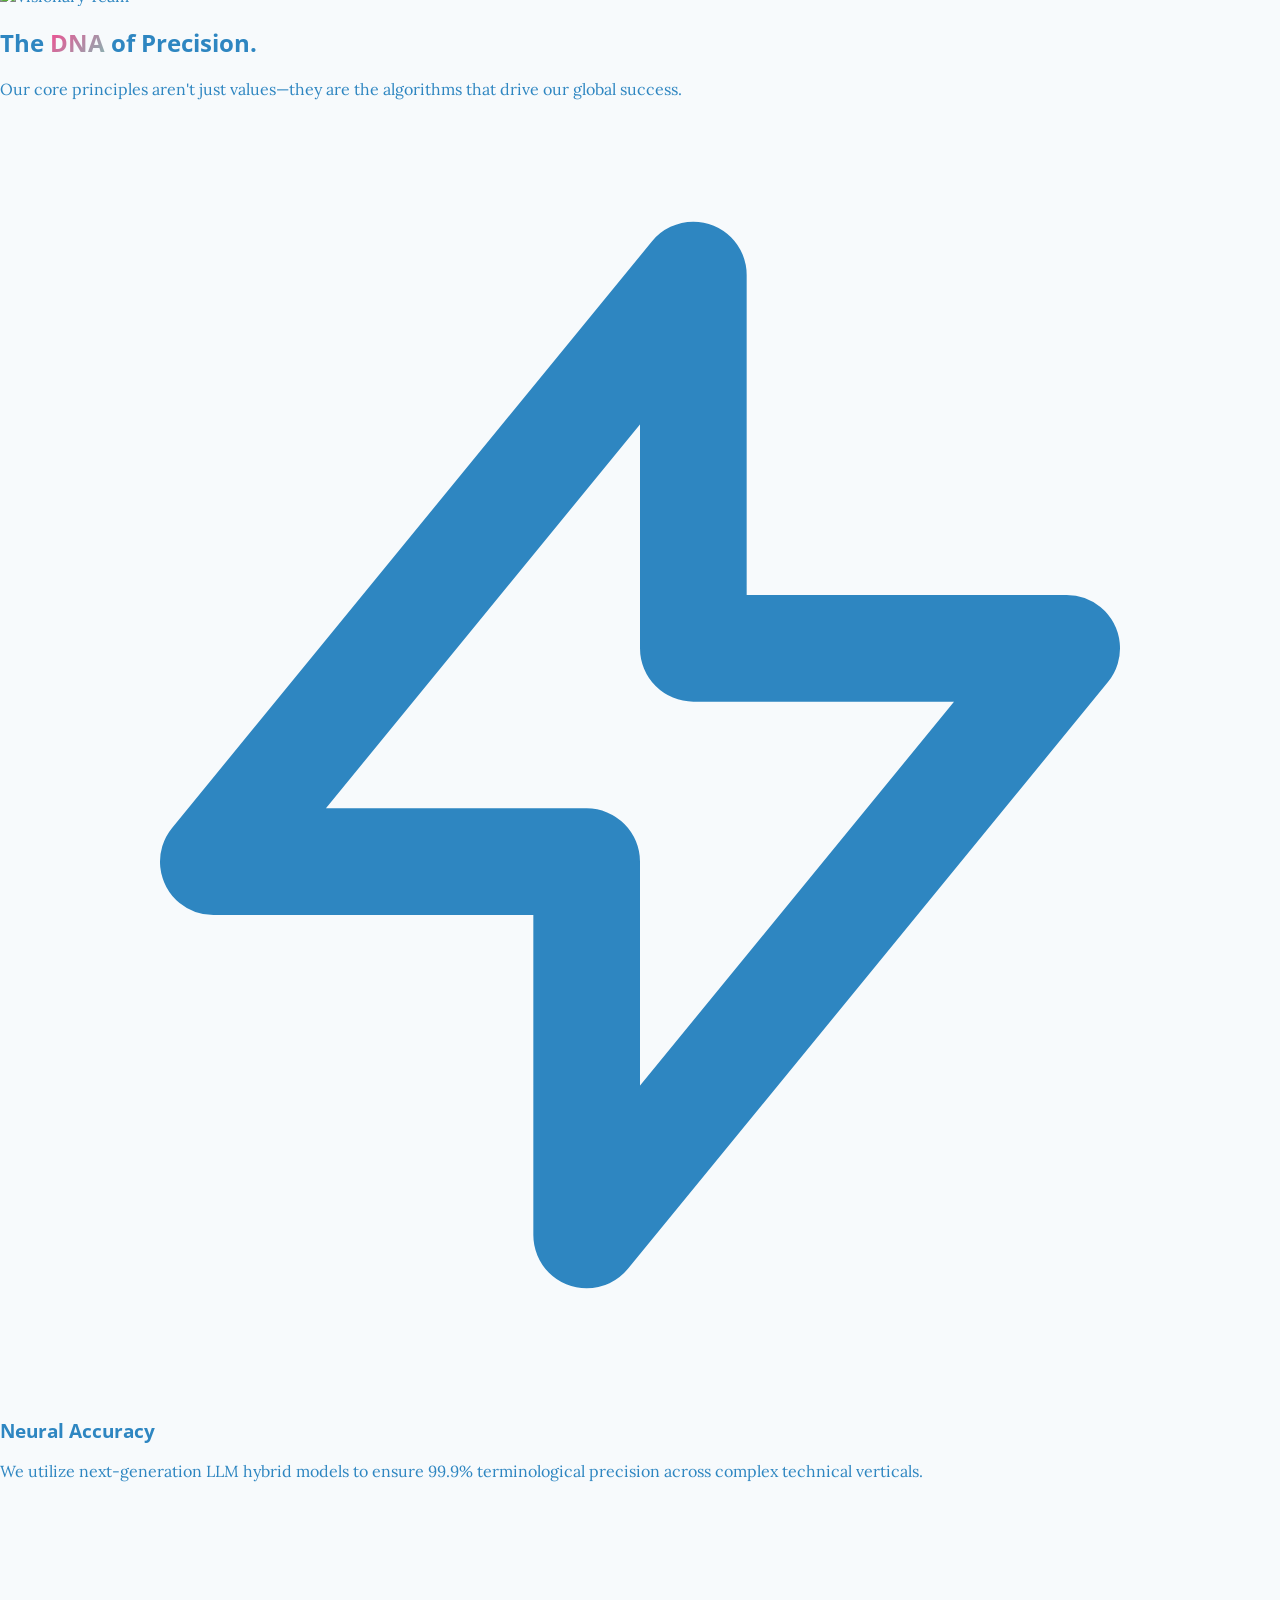
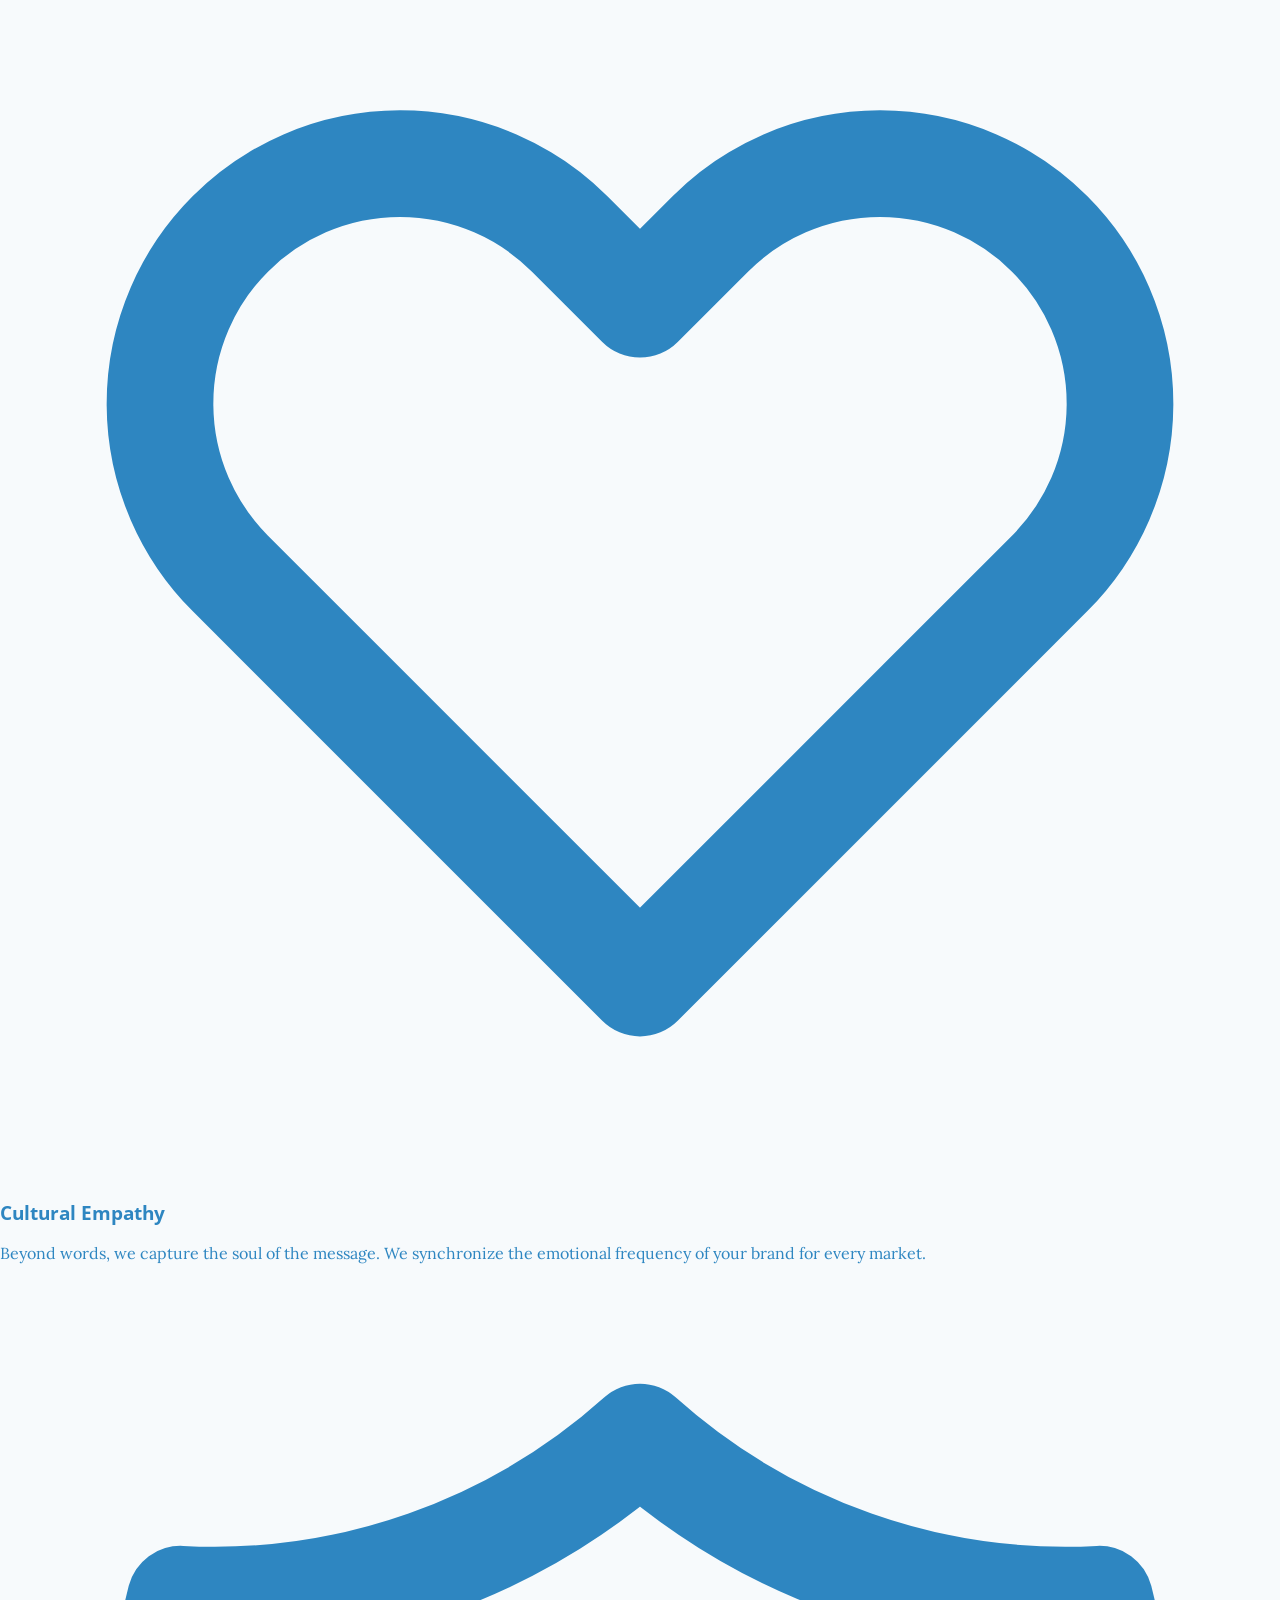
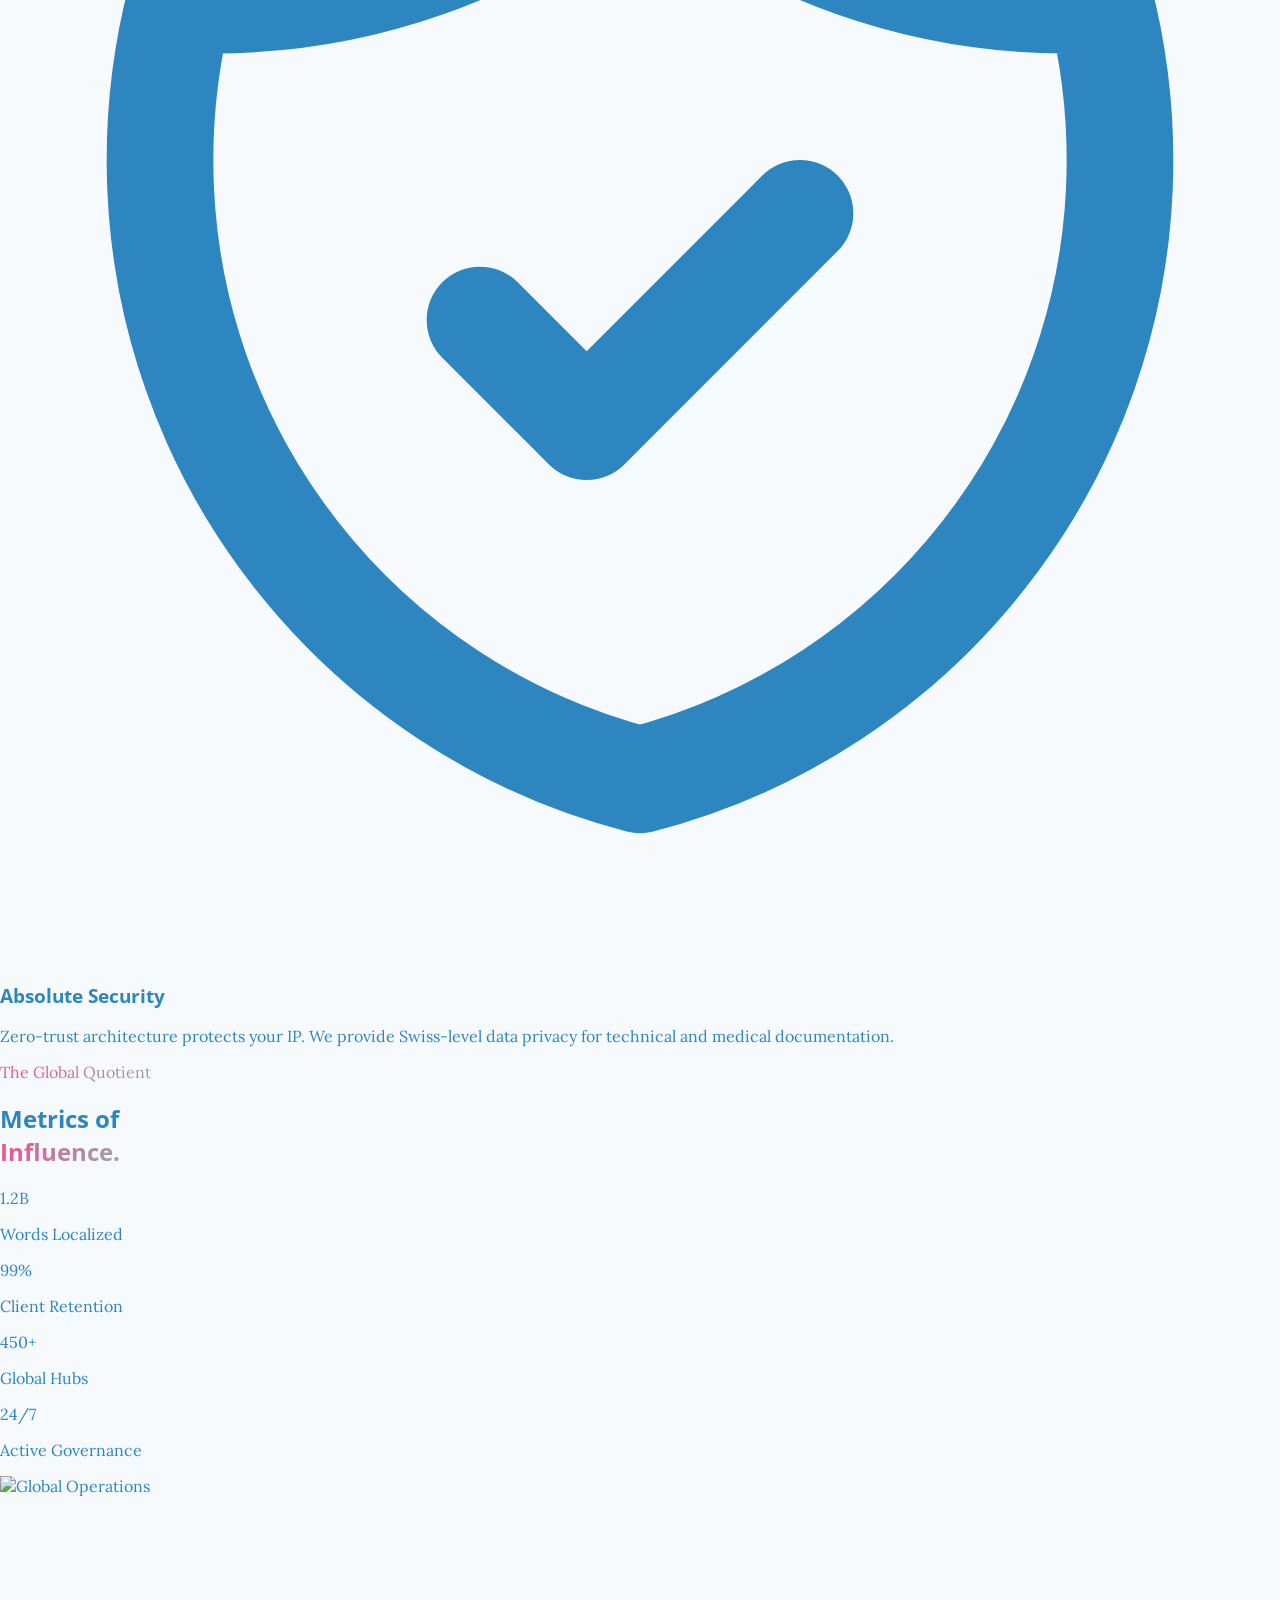
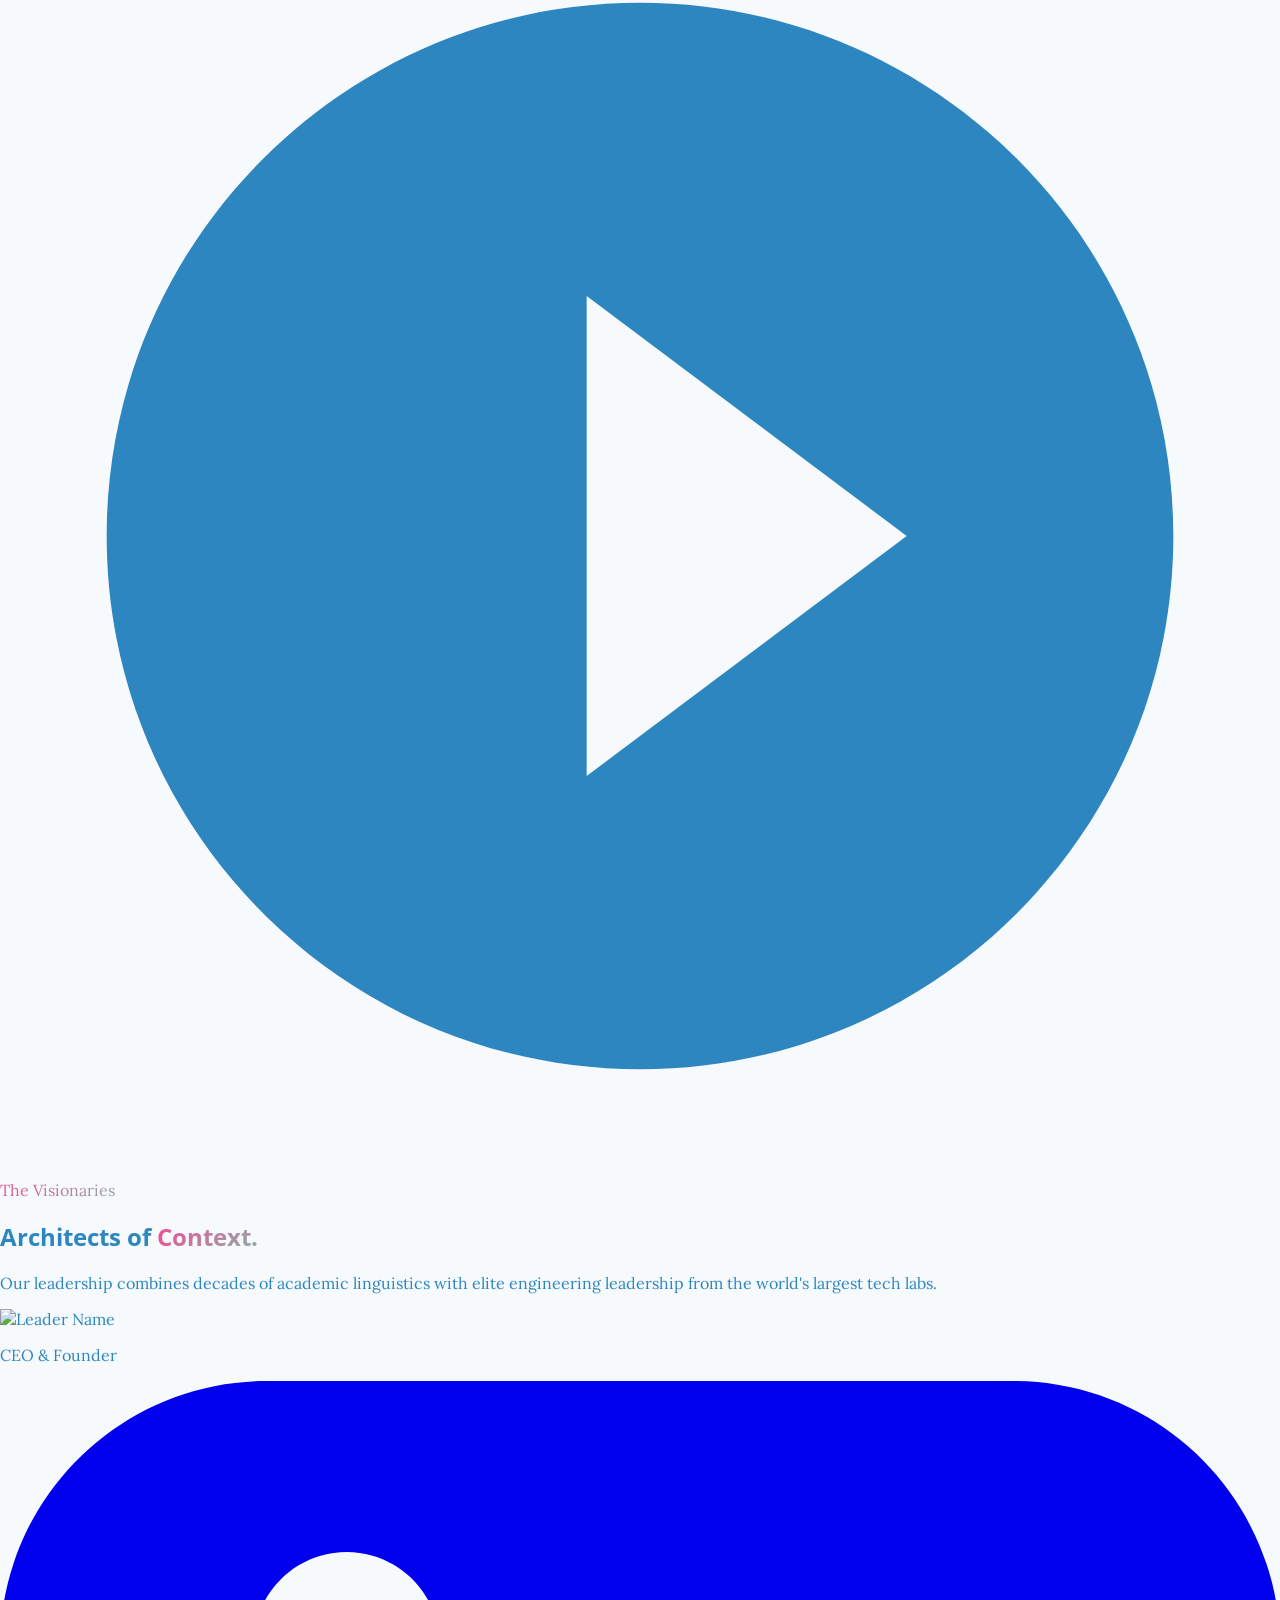
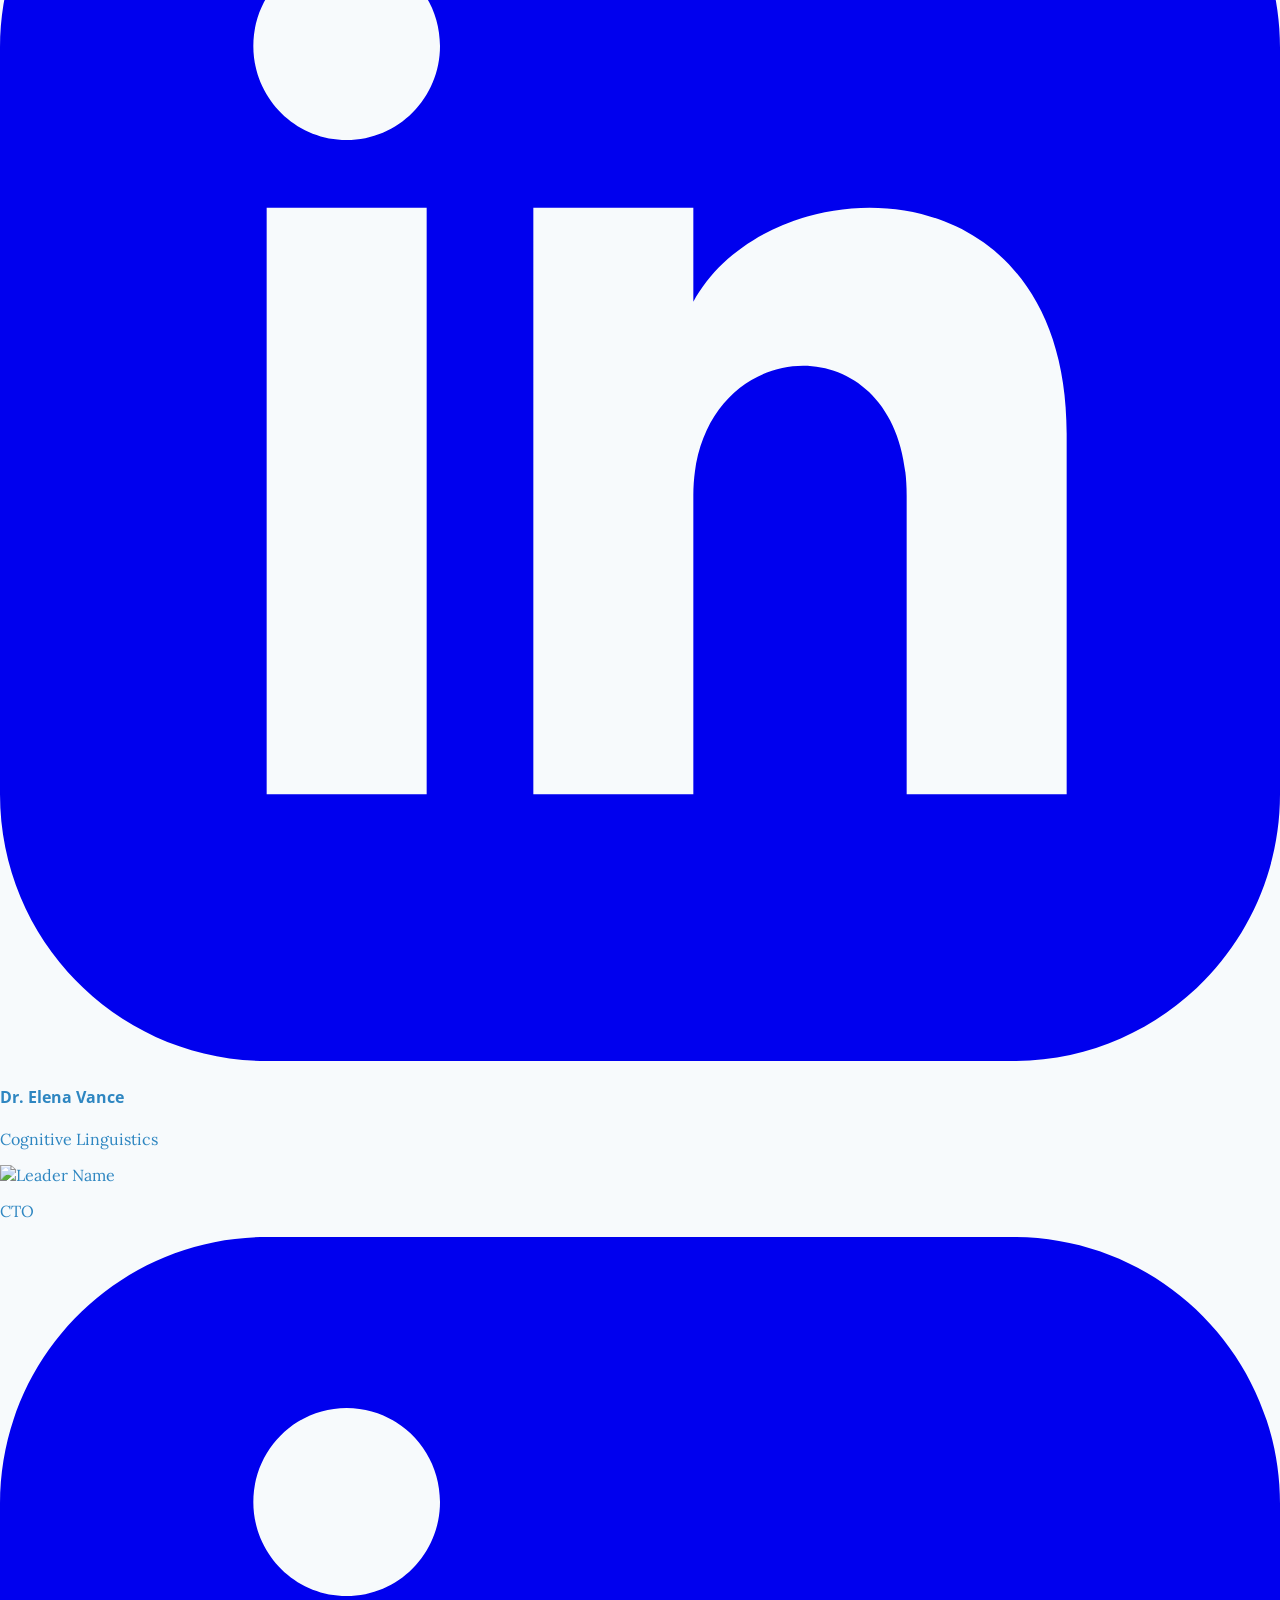
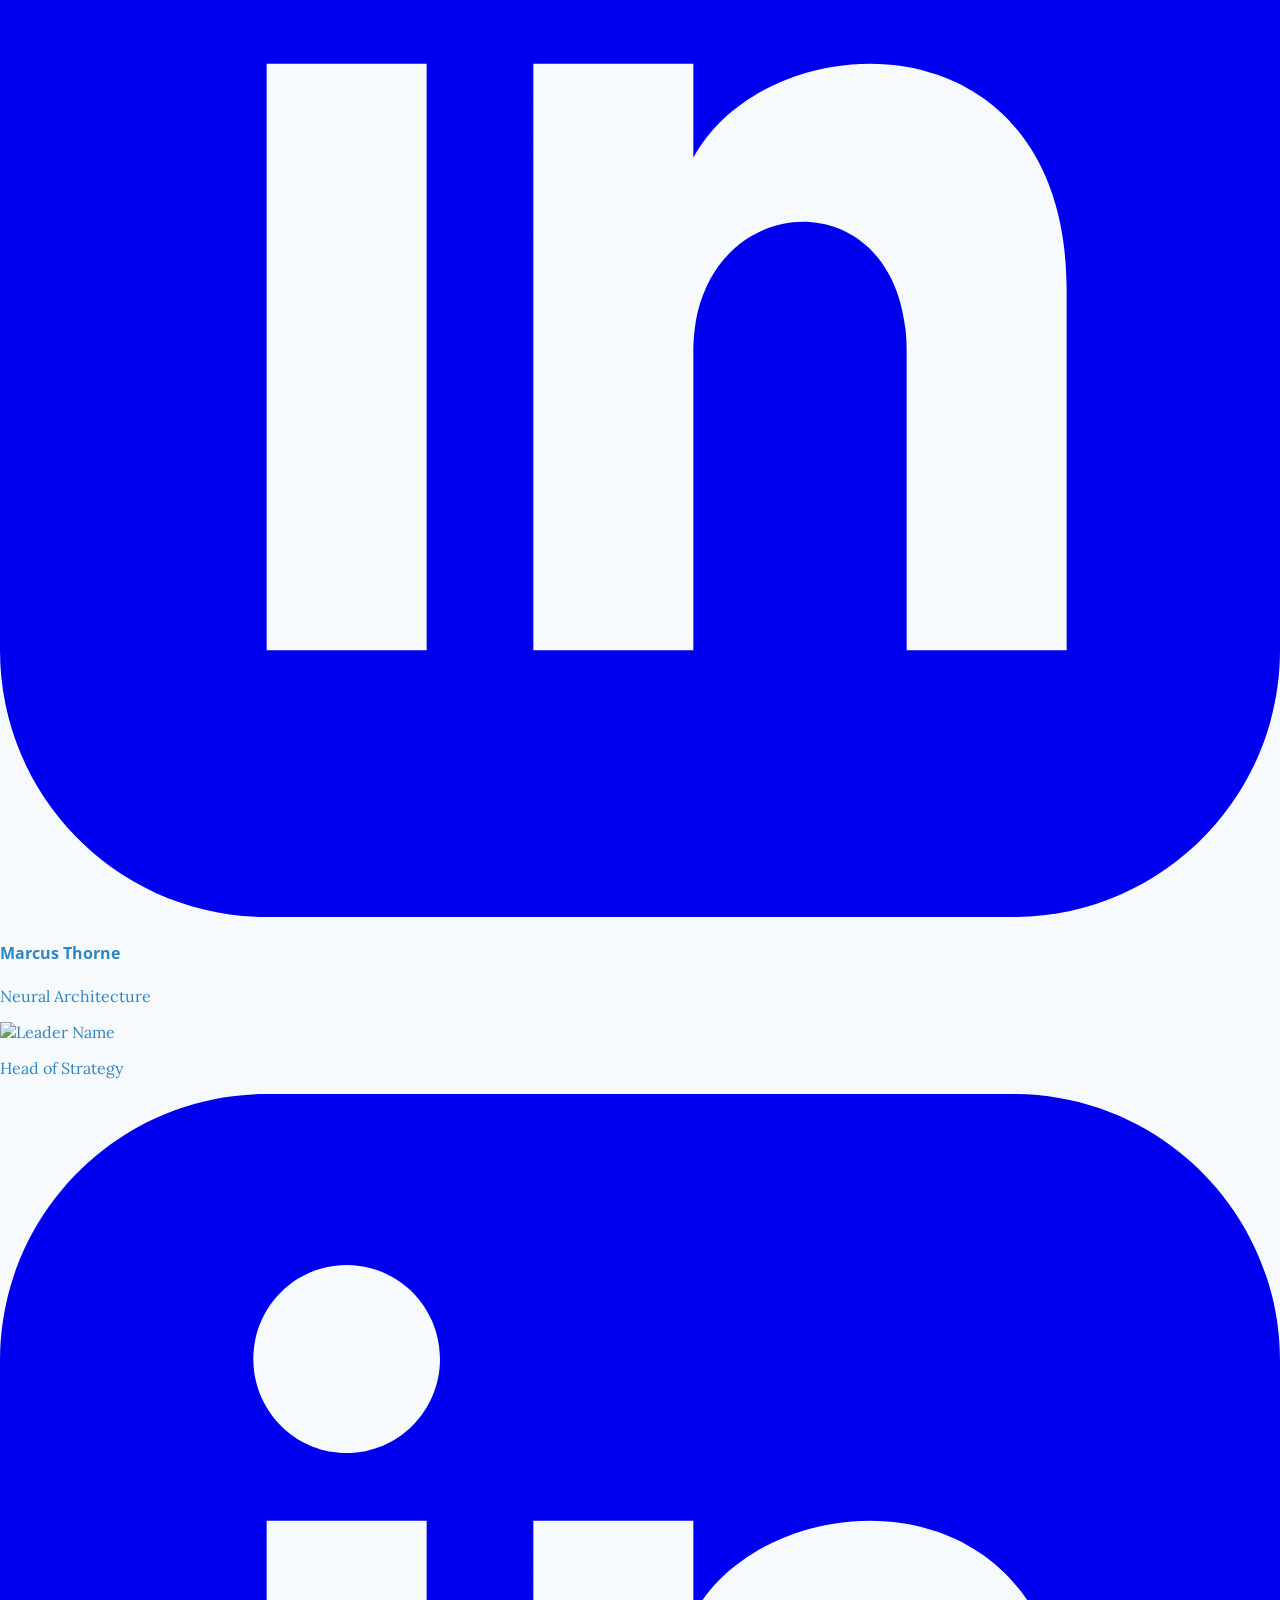
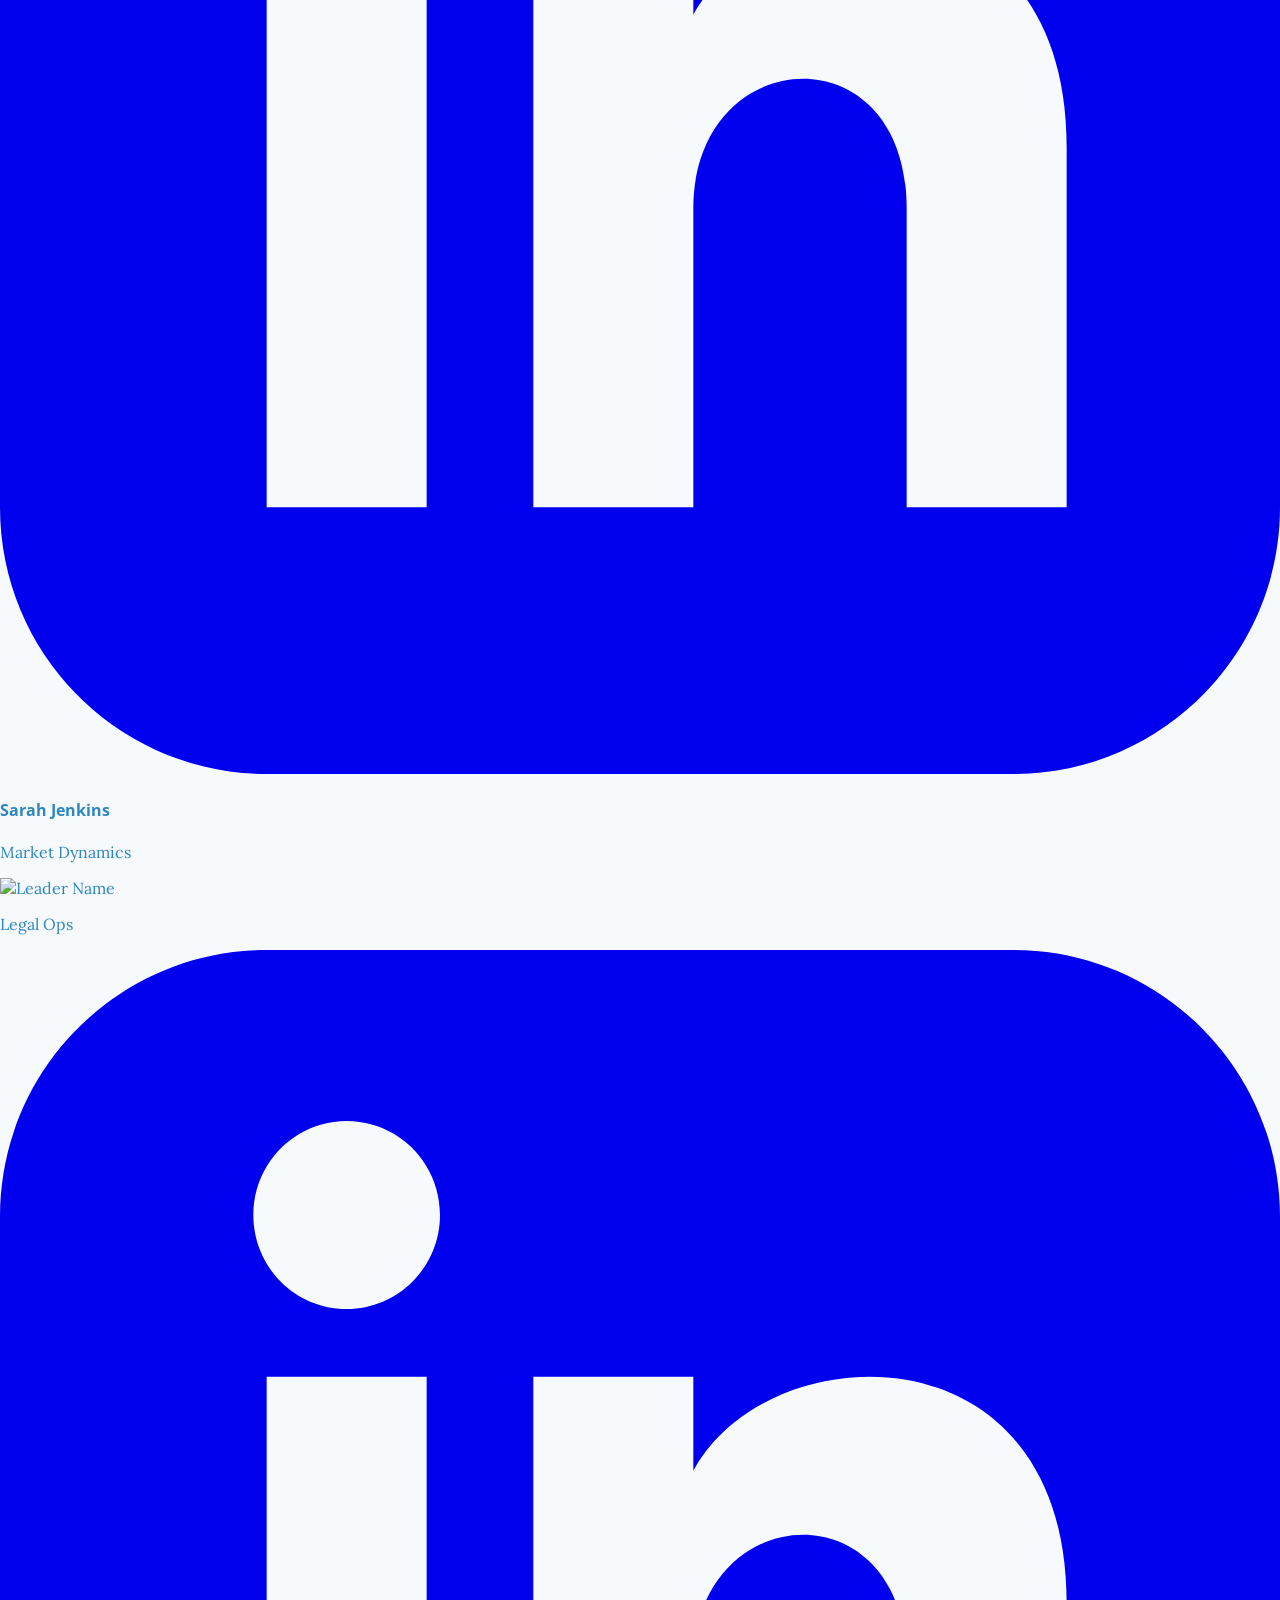
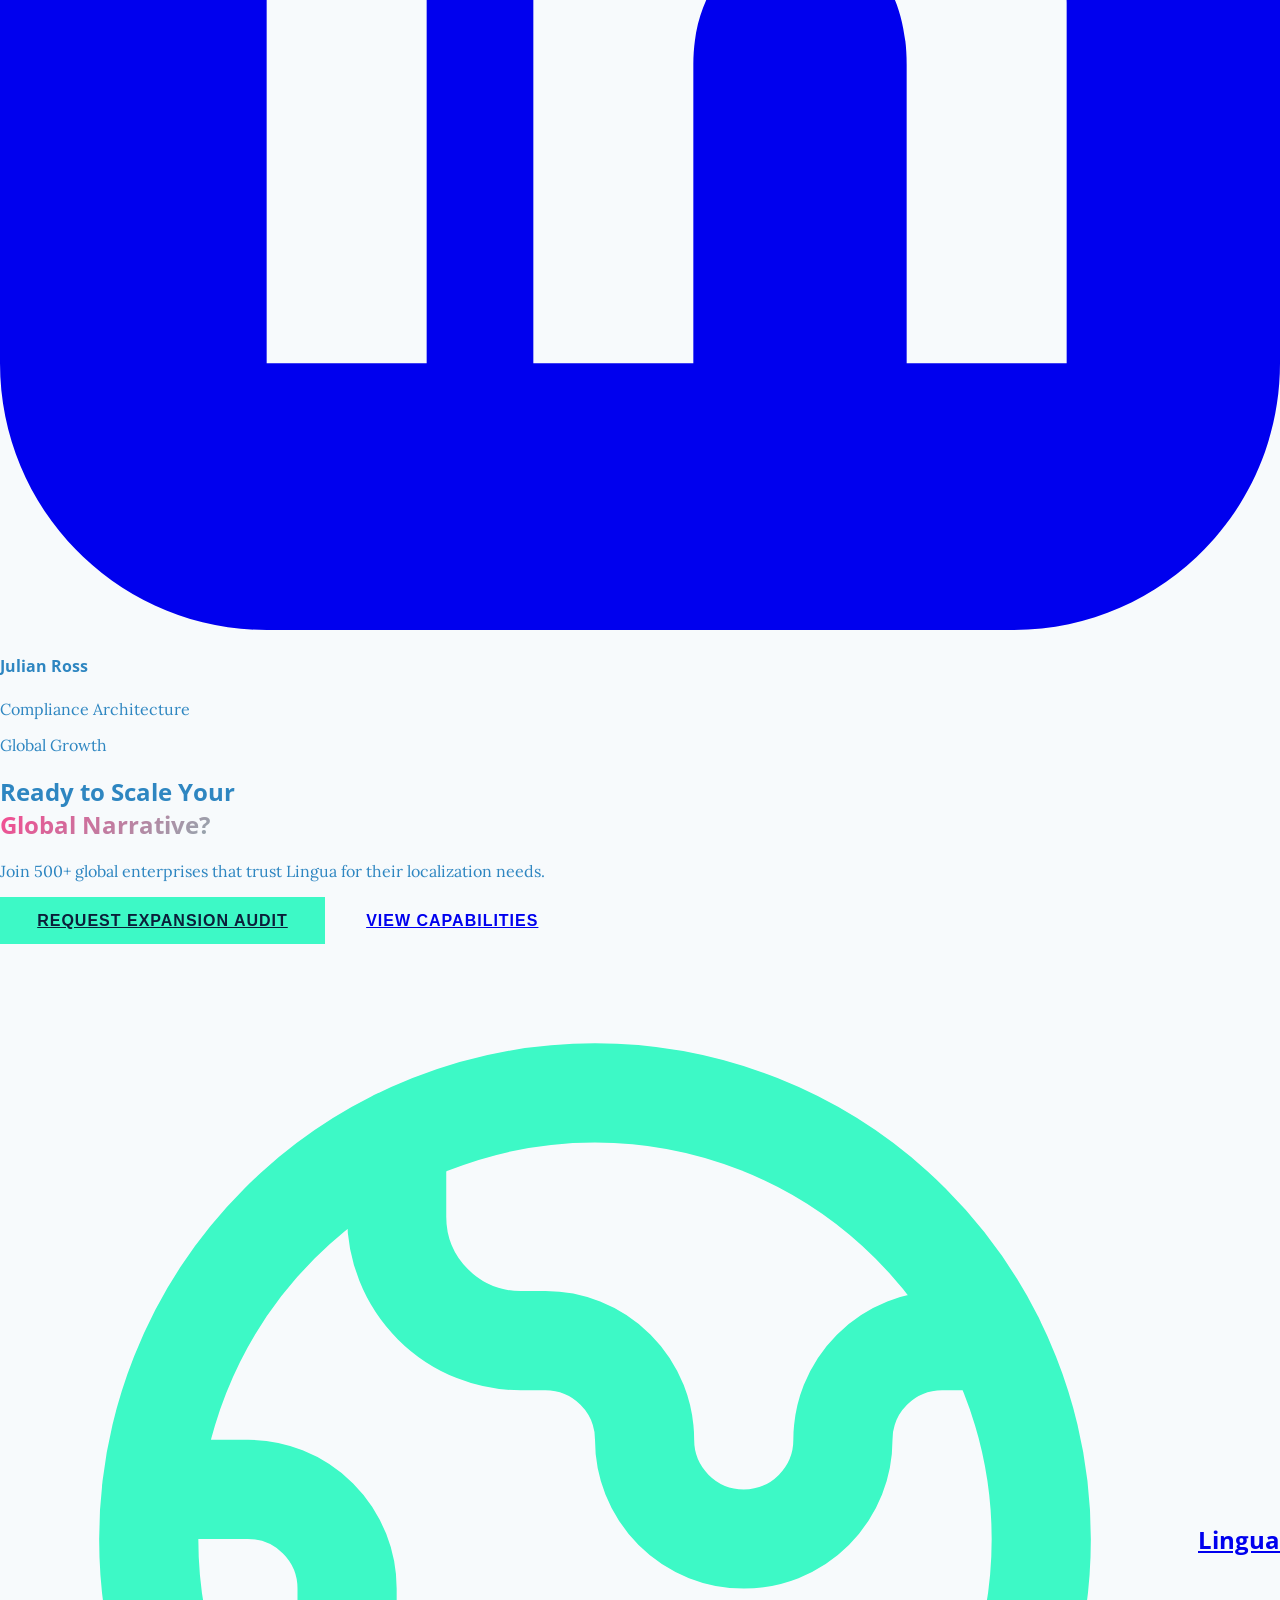
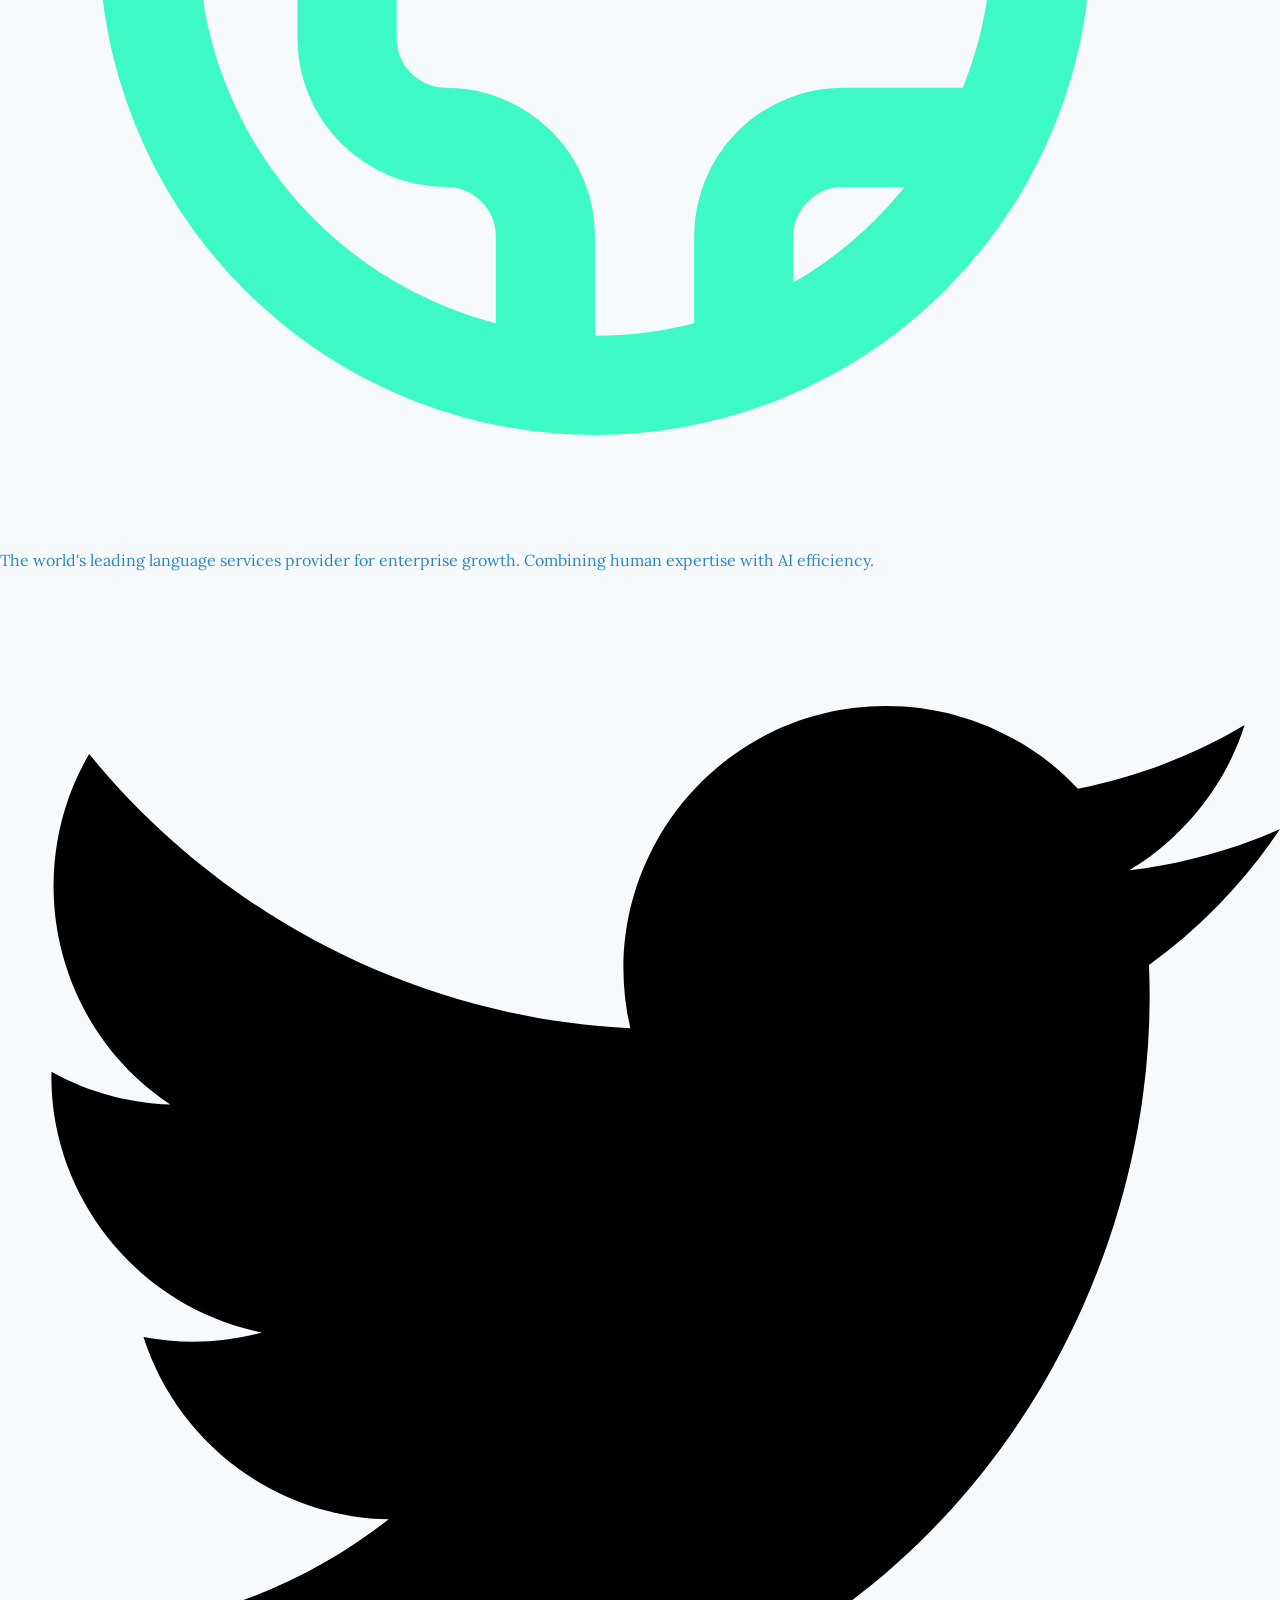
==== commit a0692905: "Standardized mobile navigation, centered responsive sections, and cleaned up About page hero." ====
--- a/about.html
+++ b/about.html
@@ -95,9 +95,6 @@
         <div class="flex justify-between items-center mb-12">
             <div class="brand-logo flex items-center gap-4">
                 <span class="text-primary dark:text-textDark font-heading font-bold text-xl">Lingua</span>
-                <button class="theme-toggle-btn text-primary dark:text-textDark" aria-label="Toggle Theme">
-                    <span></span>
-                </button>
             </div>
             <button id="close-menu" class="text-primary dark:text-textDark hover:text-secondary">
                 <svg xmlns="http://www.w3.org/2000/svg" class="w-8 h-8" fill="none" viewBox="0 0 24 24"
@@ -117,11 +114,15 @@
             <a href="blog.html"
                 class="font-semibold text-primary dark:text-textDark hover:text-secondary transition-colors">Blog</a>
             <a href="dashboard.html"
-                class="font-semibold text-primary dark:text-textDark hover:text-secondary transition-colors">Dashboard</a>
+                class="px-6 py-4 border-2 border-secondary/20 text-secondary dark:text-secondary rounded-xl text-center font-bold btn-hover-home">Dashboard</a>
             <hr class="border-gray-100 dark:border-gray-800 my-4">
-            <a href="login.html" class="font-semibold text-secondary transition-colors">Login</a>
-            <a href="register.html" class="px-5 py-3 bg-secondary text-white rounded-xl text-center font-semibold">Sign
-                Up</a>
+            <div class="flex flex-col gap-4">
+                <a href="login.html"
+                    class="px-6 py-4 border-2 border-secondary/20 text-secondary dark:text-secondary rounded-xl text-center font-bold btn-hover-home">Login</a>
+                <a href="register.html"
+                    class="px-6 py-4 bg-secondary text-white rounded-xl text-center font-bold btn-hover-home shadow-lg shadow-secondary/20">Sign
+                    Up</a>
+            </div>
         </nav>
     </aside>
 
@@ -152,33 +153,25 @@
                             world. Lingua was born from the intersection of deep linguistic expertise and neural-scale
                             technology.
                         </p>
-                        <div class="flex gap-6">
+                        <div class="flex flex-col sm:flex-row gap-4 sm:gap-6">
                             <a href="#dna"
-                                class="px-8 py-4 bg-secondary text-white rounded-full font-bold hover:bg-primary transition-all">Explore
+                                class="px-8 py-4 bg-secondary text-white rounded-full font-bold hover:bg-primary transition-all text-center">Explore
                                 Our DNA</a>
                             <a href="services.html"
-                                class="px-8 py-4 border border-white/20 text-white rounded-full font-bold hover:bg-white/5 transition-all">View
+                                class="px-8 py-4 border border-white/20 text-white rounded-full font-bold hover:bg-white/5 transition-all text-center">View
                                 Mission</a>
                         </div>
                     </div>
-                    <div class="lg:w-1/2 relative" data-animate="reveal-right">
+                    <div class="lg:w-1/2 relative mt-12 lg:mt-0" data-animate="reveal-right">
                         <div
-                            class="relative rounded-[4rem] overflow-hidden shadow-2xl skew-y-3 transform hover:skew-y-0 transition-transform duration-700">
+                            class="relative rounded-[4rem] overflow-hidden shadow-2xl skew-y-3 lg:skew-y-3 transform hover:skew-y-0 transition-transform duration-700">
                             <img src="https://images.unsplash.com/photo-1522202176988-66273c2fd55f?auto=format&fit=crop&q=80&w=1000"
                                 class="w-full grayscale hover:grayscale-0 transition-all duration-700"
                                 alt="Visionary Team">
                             <div class="absolute inset-0 bg-gradient-to-t from-primary via-transparent to-transparent">
                             </div>
                         </div>
-                        <!-- Floating Badge -->
-                        <div
-                            class="absolute bottom-4 left-1/2 -translate-x-1/2 sm:-bottom-10 sm:-left-10 sm:translate-x-0 p-6 sm:p-8 bg-white dark:bg-cardDark rounded-3xl shadow-3xl animate-float flex items-center gap-6">
-                            <div
-                                class="w-16 h-16 bg-hero-green/10 text-hero-green rounded-2xl flex items-center justify-center font-black text-2xl">
-                                45+</div>
-                            <p class="text-primary dark:text-white font-bold tracking-tight">Cultures <br><span
-                                    class="text-gray-400 font-normal">Synchronized</span></p>
-                        </div>
+
                     </div>
                 </div>
             </div>
@@ -265,26 +258,26 @@
             </div>
             <div class="container mx-auto px-6 md:px-12 relative z-10">
                 <div class="grid lg:grid-cols-2 gap-24 items-center">
-                    <div data-animate="fade-up">
+                    <div class="text-center lg:text-left" data-animate="fade-up">
                         <span class="text-hero-green font-bold tracking-widest uppercase text-sm mb-4 block"><span
                                 class="gradient-text">The Global Quotient</span></span>
                         <h2 class="text-4xl lg:text-7xl font-black font-heading text-white mb-8">Metrics of <br><span
                                 class="gradient-text italic">Influence.</span></h2>
-                        <div class="grid grid-cols-2 gap-12">
-                            <div class="space-y-2">
+                        <div class="grid grid-cols-2 gap-12 max-w-2xl mx-auto lg:mx-0">
+                            <div class="space-y-2 flex flex-col items-center lg:items-start">
                                 <p class="text-6xl font-black text-white" id="counter-1">1.2B</p>
                                 <p class="text-white/40 uppercase tracking-widest text-xs font-bold">Words Localized</p>
                             </div>
-                            <div class="space-y-2">
+                            <div class="space-y-2 flex flex-col items-center lg:items-start">
                                 <p class="text-6xl font-black text-hero-green" id="counter-2">99%</p>
                                 <p class="text-white/40 uppercase tracking-widest text-xs font-bold">Client Retention
                                 </p>
                             </div>
-                            <div class="space-y-2">
+                            <div class="space-y-2 flex flex-col items-center lg:items-start">
                                 <p class="text-6xl font-black text-hero-pink" id="counter-3">450+</p>
                                 <p class="text-white/40 uppercase tracking-widest text-xs font-bold">Global Hubs</p>
                             </div>
-                            <div class="space-y-2">
+                            <div class="space-y-2 flex flex-col items-center lg:items-start">
                                 <p class="text-6xl font-black text-white" id="counter-4">24/7</p>
                                 <p class="text-white/40 uppercase tracking-widest text-xs font-bold">Active Governance
                                 </p>
--- a/assets/css/style.css
+++ b/assets/css/style.css
@@ -220,7 +220,7 @@
 .animated {
     opacity: 1 !important;
     transform: translateY(0) scale(1) !important;
-    clip-path: inset(0 0 0 0) !important;
+    clip-path: none !important;
 }
 
 /* --- Hover Effects --- */
@@ -335,12 +335,6 @@
     box-shadow: none;
 }
 
-/* Blog hero CTA: avoid hover overlap */
-.blog-hero-btn:hover {
-    transform: none;
-    box-shadow: none;
-}
-
 /* --- Section Typography Standard (Mirroring Scale & Performance) --- */
 .section-subtext {
     font-size: 1.125rem !important;
@@ -718,6 +712,10 @@
     font-size: 0.9rem;
     text-transform: uppercase;
     letter-spacing: 0.1em;
+}
+
+body.dark .honeycomb-content h3 {
+    color: white !important;
 }
 
 .honeycomb-card:hover .honeycomb-content {
@@ -787,13 +785,11 @@
     border-radius: 2rem;
     overflow: hidden;
     background: var(--card-light);
-    border: 1px solid rgba(0, 0, 0, 0.05);
     position: relative;
 }
 
 body.dark .industry-card {
     background: var(--card-dark);
-    border-color: rgba(255, 255, 255, 0.05);
 }
 
 .industry-card:hover {
@@ -840,7 +836,7 @@
 
 /* --- Global: Square corners for images and buttons --- */
 img {
-    border-radius: 0 !important;
+    border-radius: 0;
 }
 
 button,
@@ -852,7 +848,7 @@
 a.btn-accent,
 a.btn-brand-global,
 a[class*="rounded"] {
-    border-radius: 0 !important;
+    border-radius: 0;
 }
 
 .marquee-content {
@@ -932,12 +928,15 @@
     border: 1px solid rgba(255, 255, 255, 0.05);
     backdrop-filter: blur(20px);
     transition: all 0.4s var(--transition-smooth);
+    border-radius: 2rem;
+    position: relative;
 }
 
 .security-card:hover {
     background: rgba(255, 255, 255, 0.08);
     border-color: var(--accent);
-    transform: scale(1.05);
+    transform: translateY(-5px);
+    box-shadow: 0 10px 40px rgba(61, 249, 198, 0.15);
 }
 
 /* --- Synergy Split Section --- */
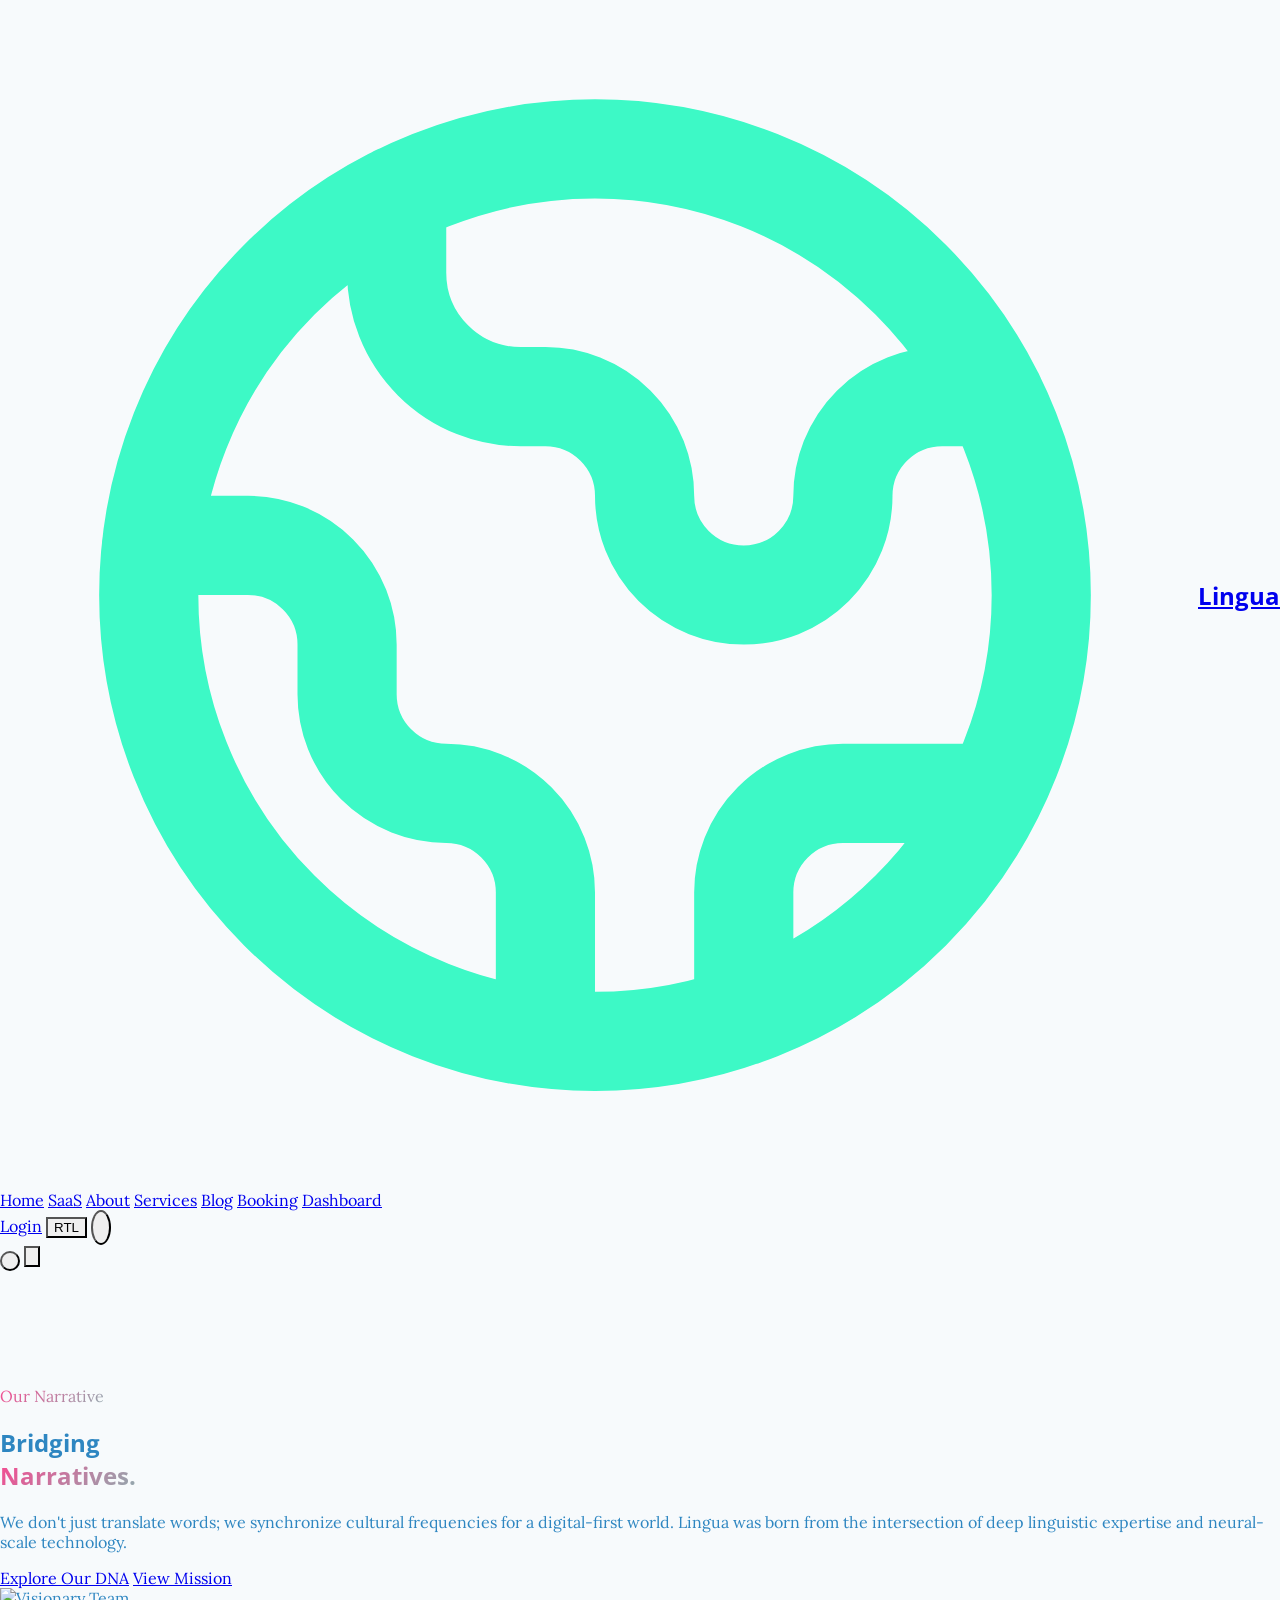
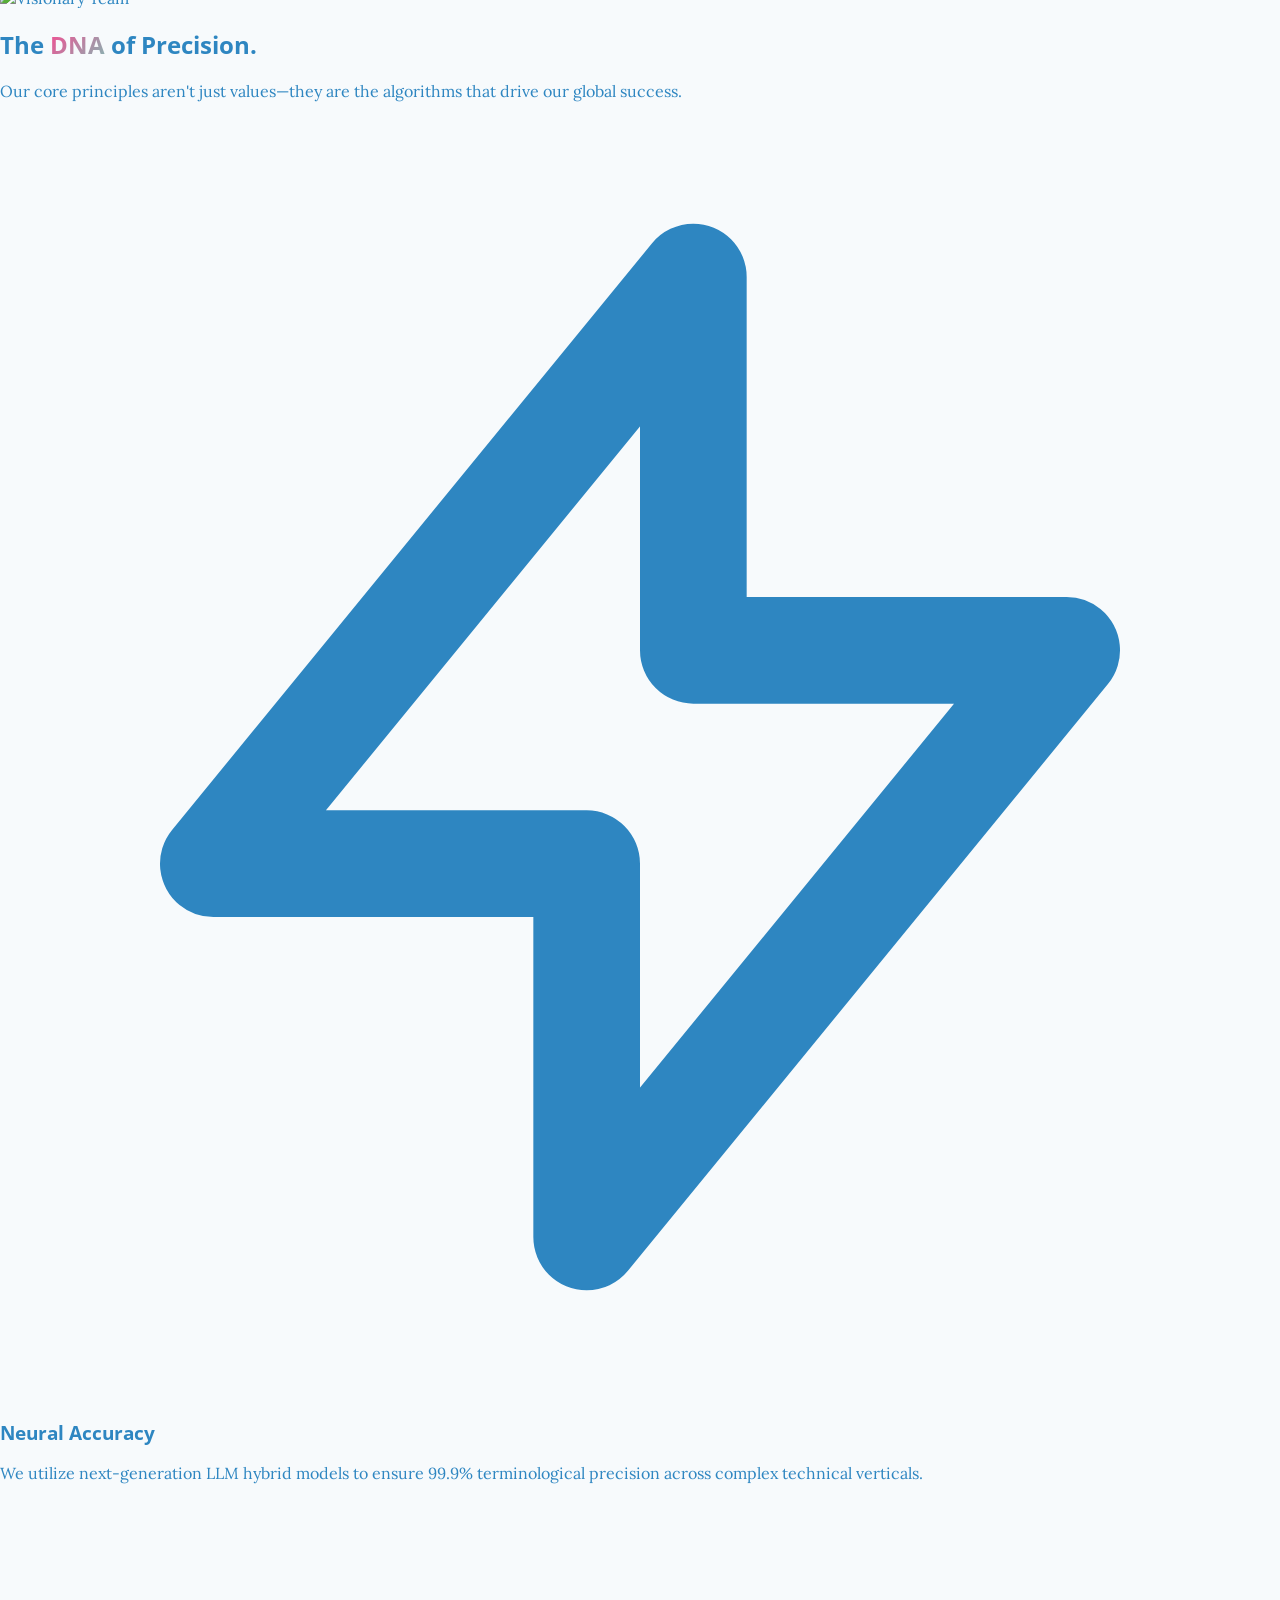
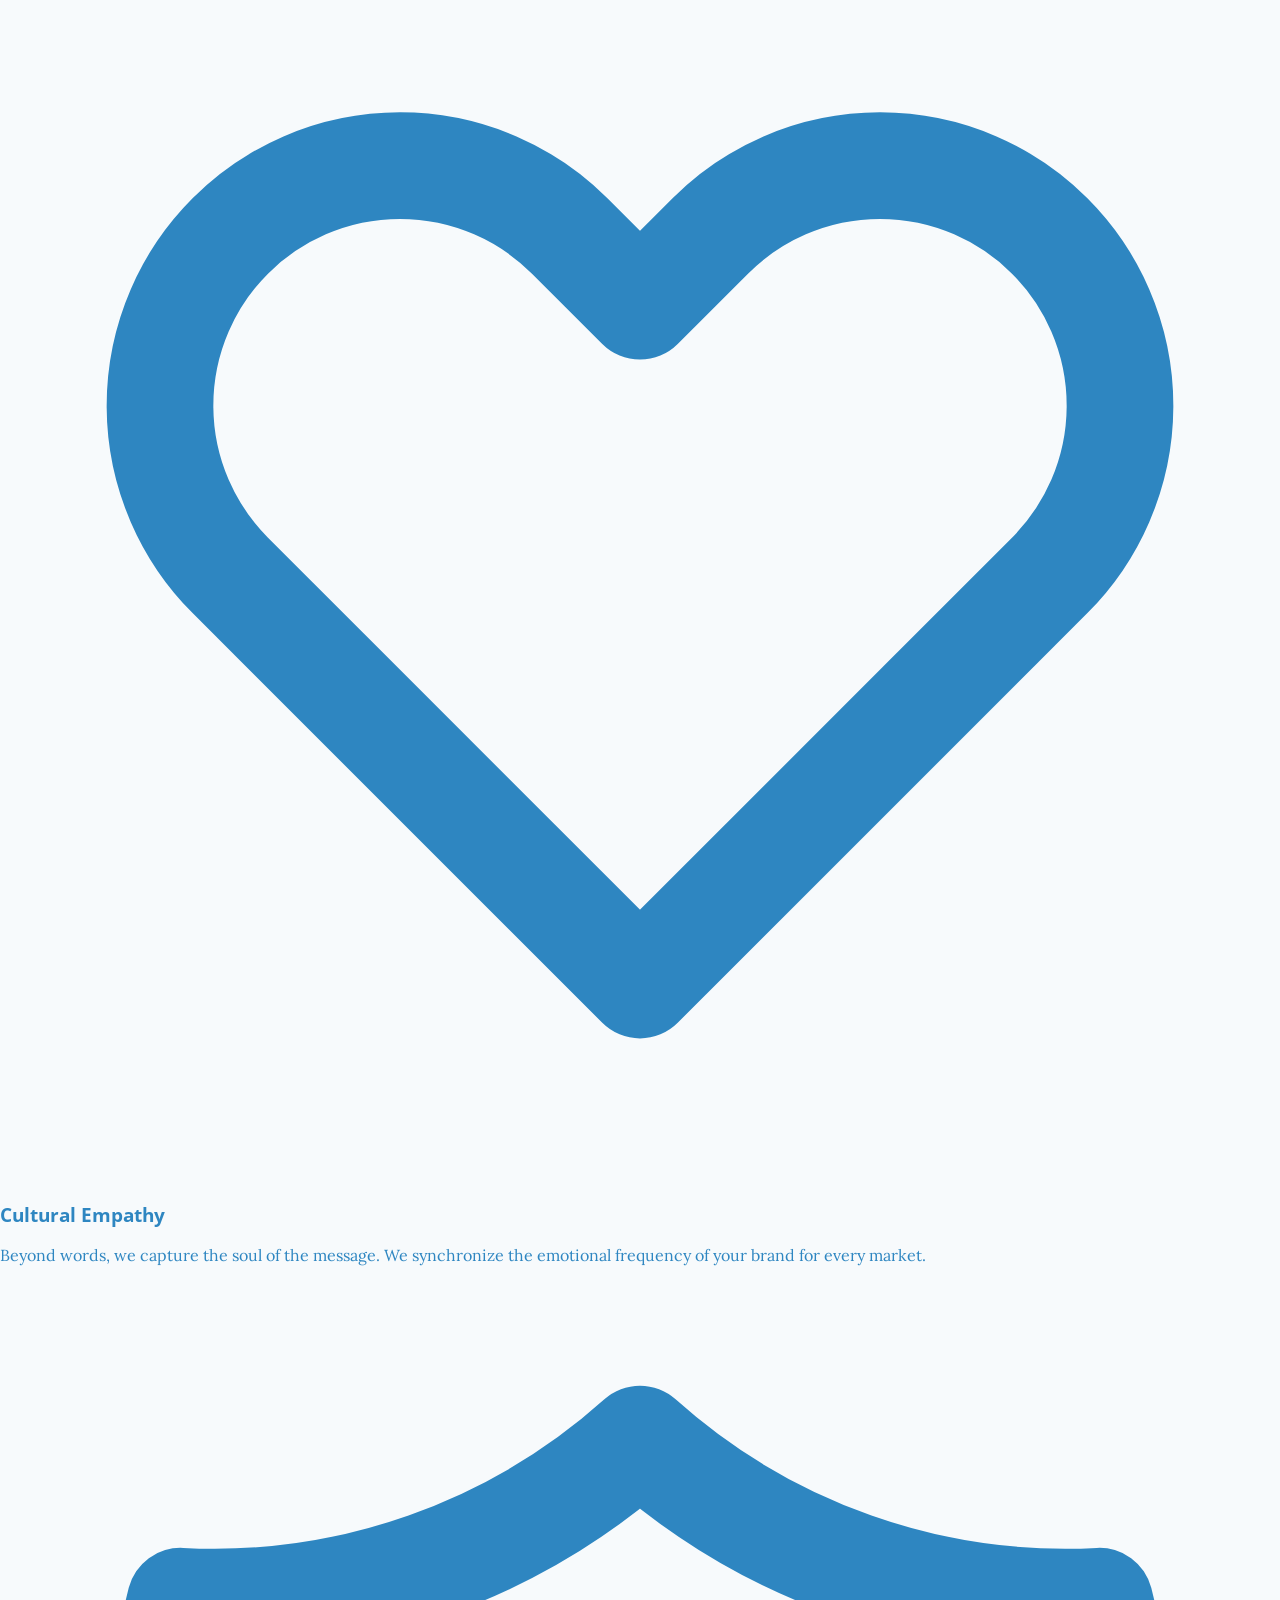
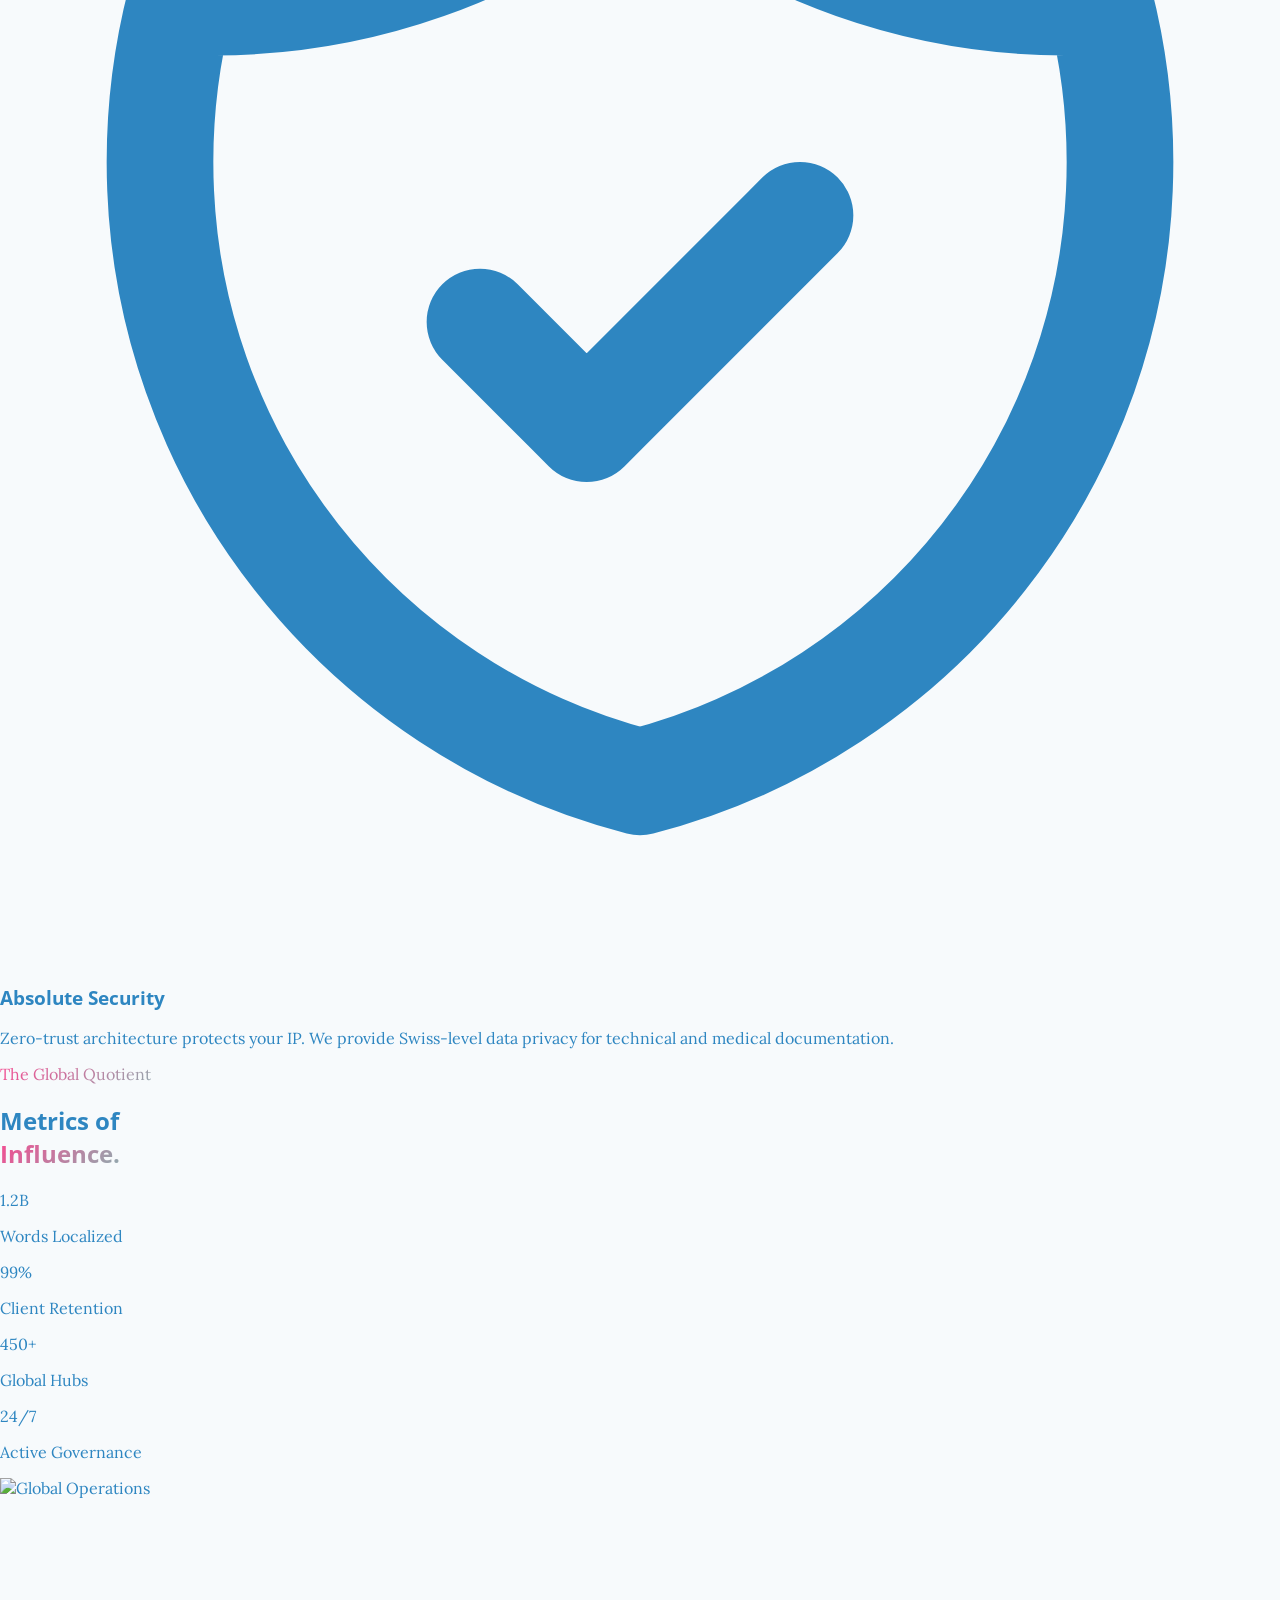
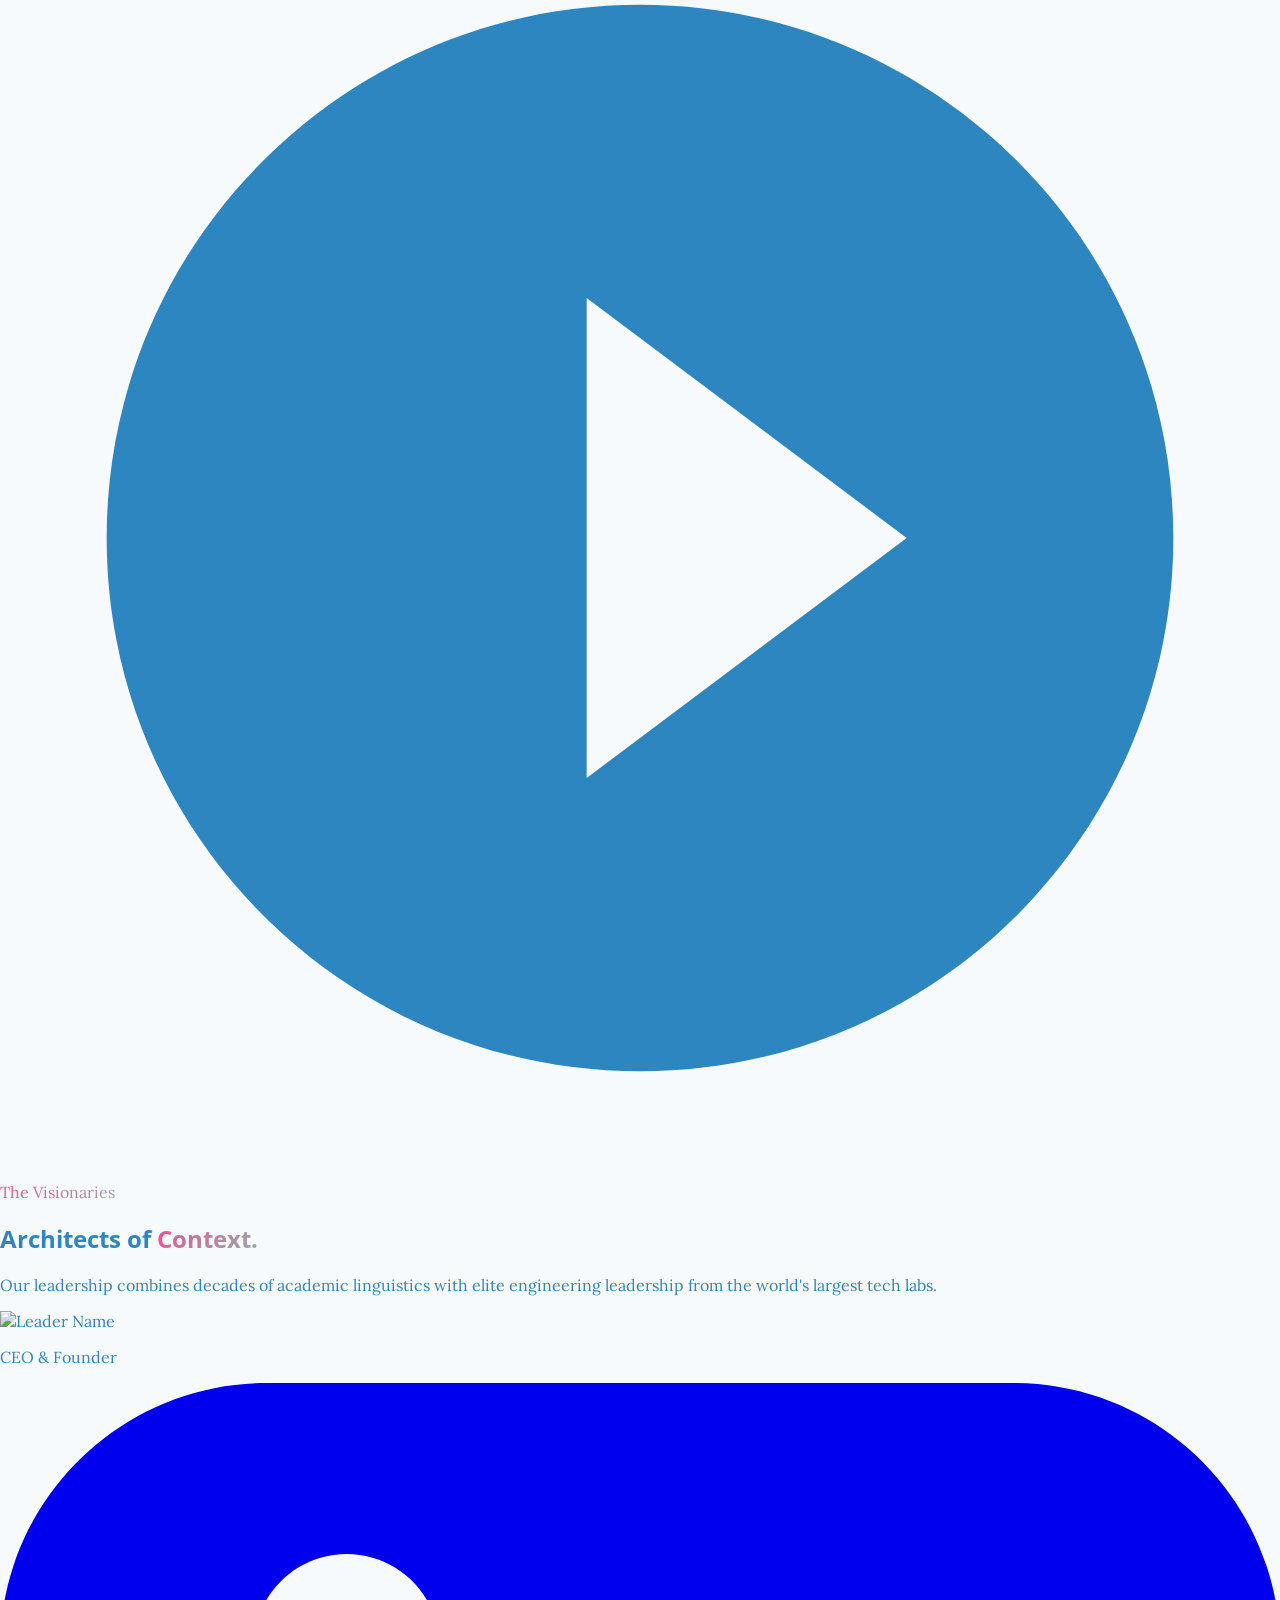
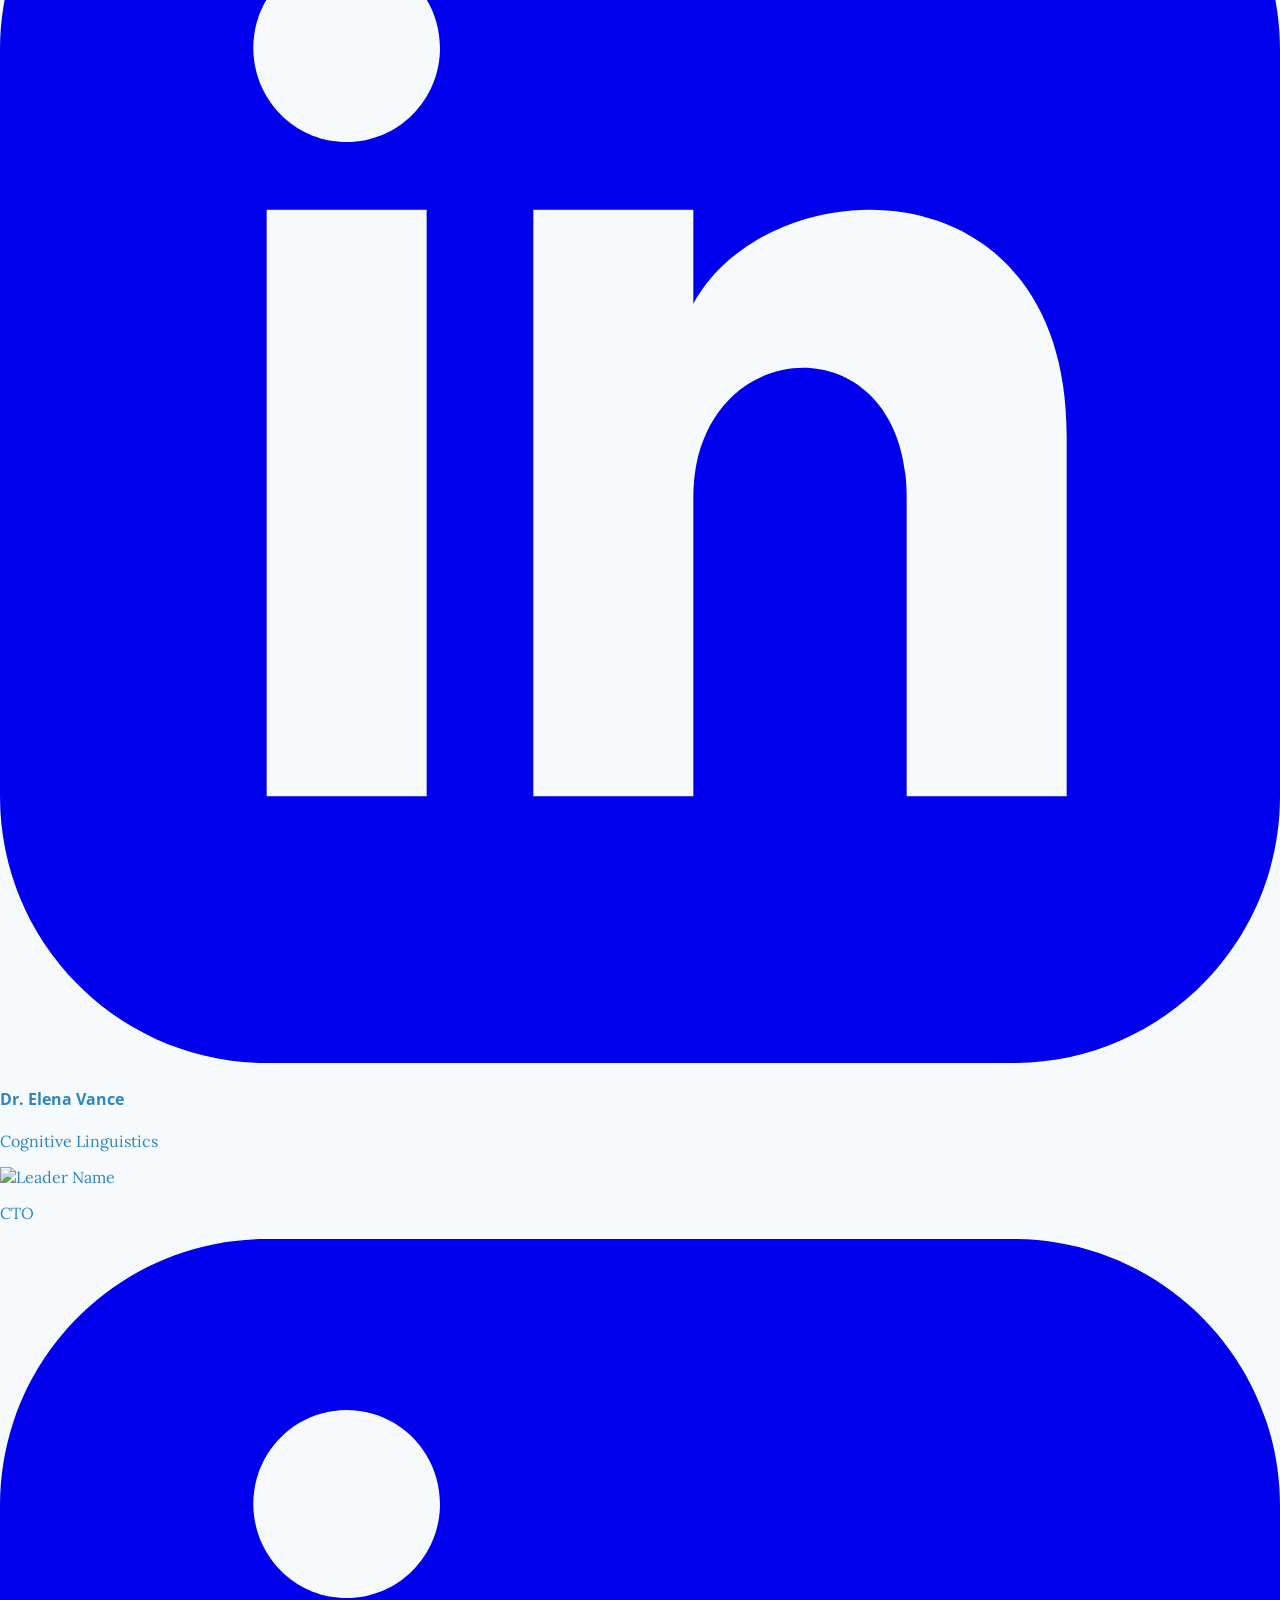
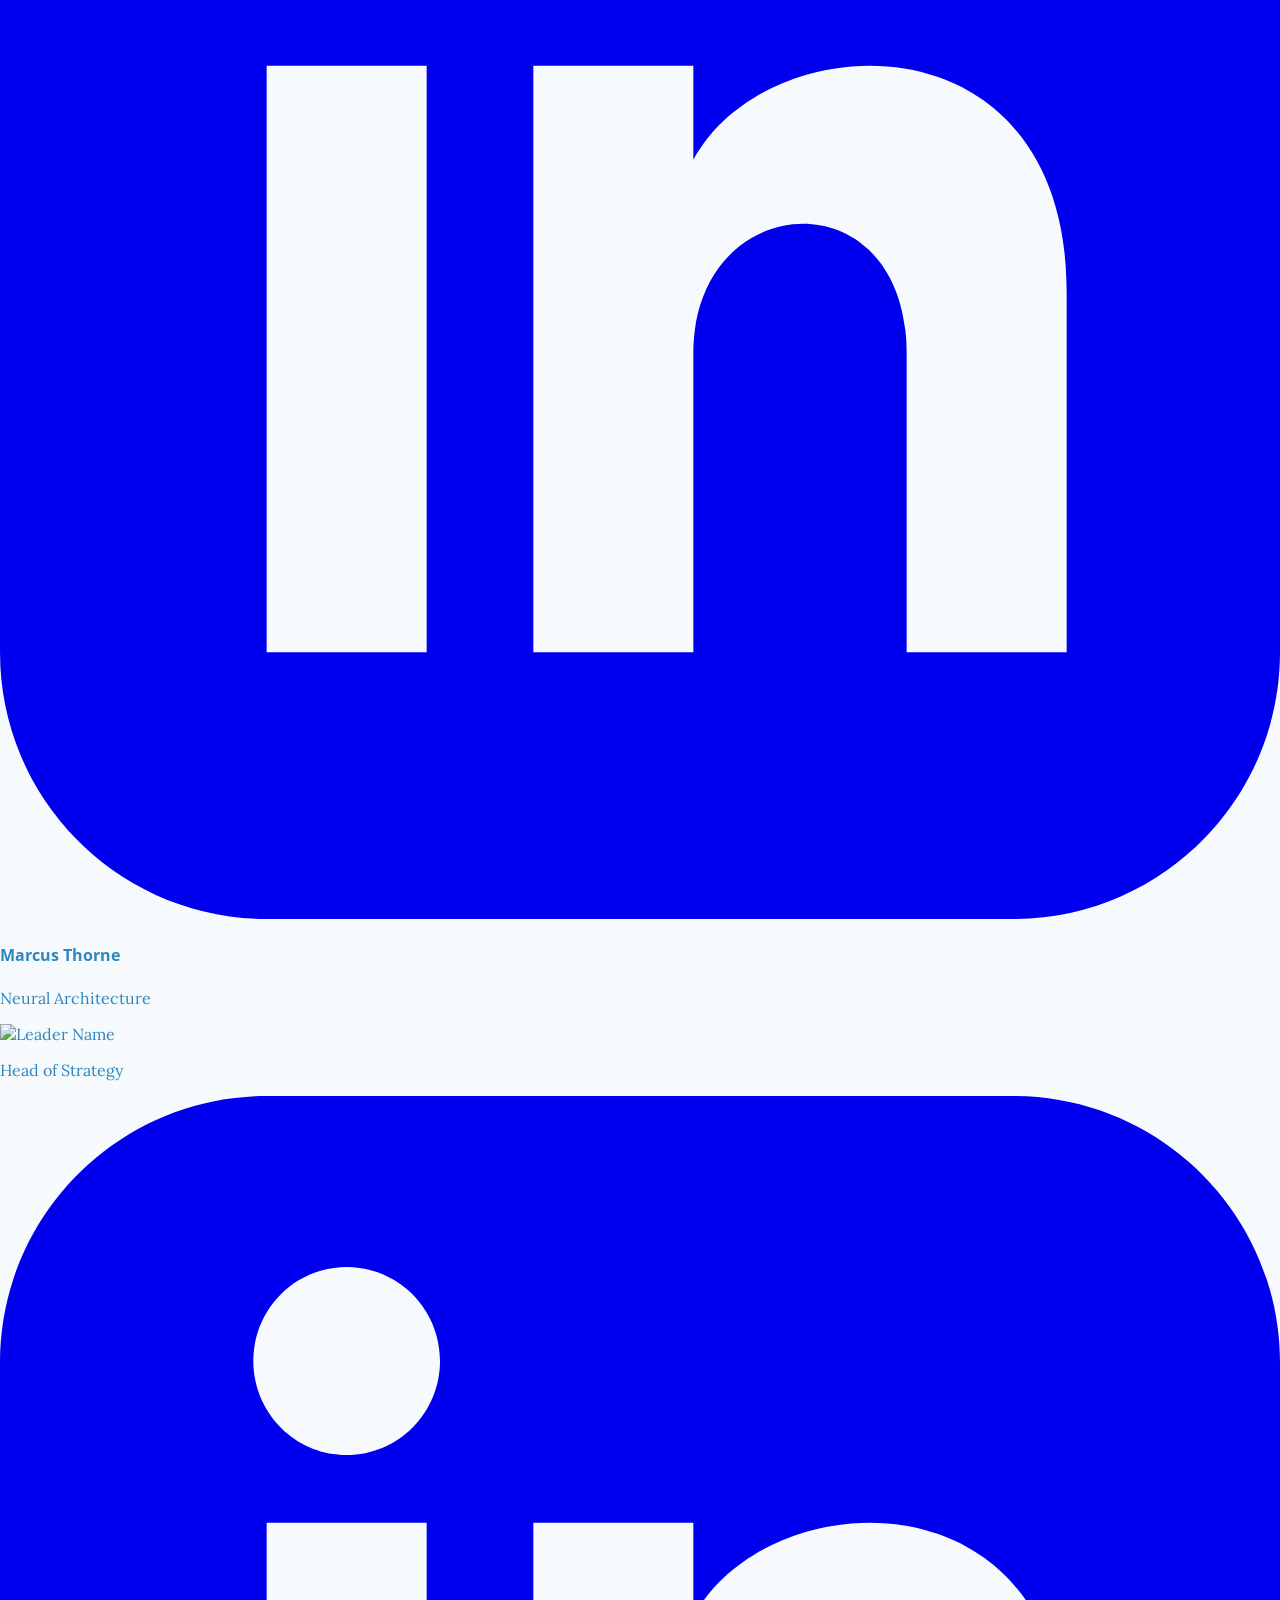
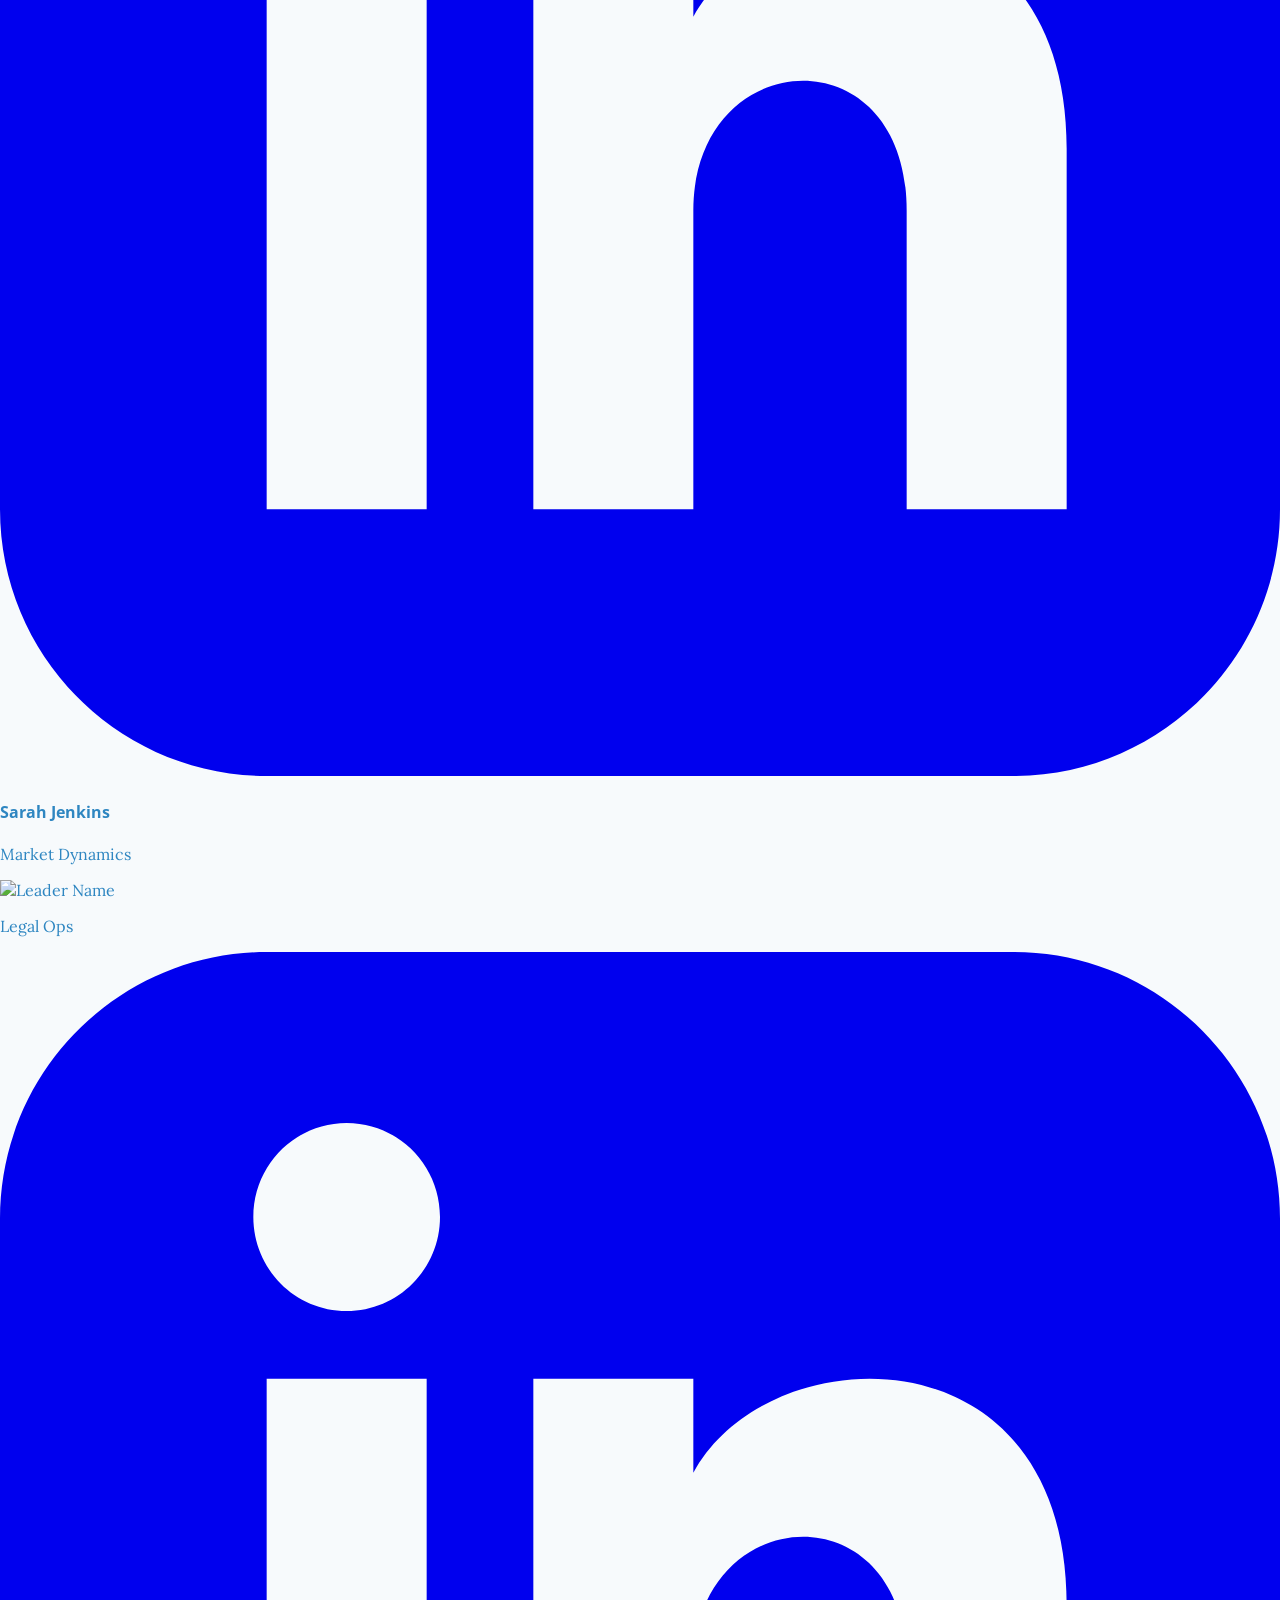
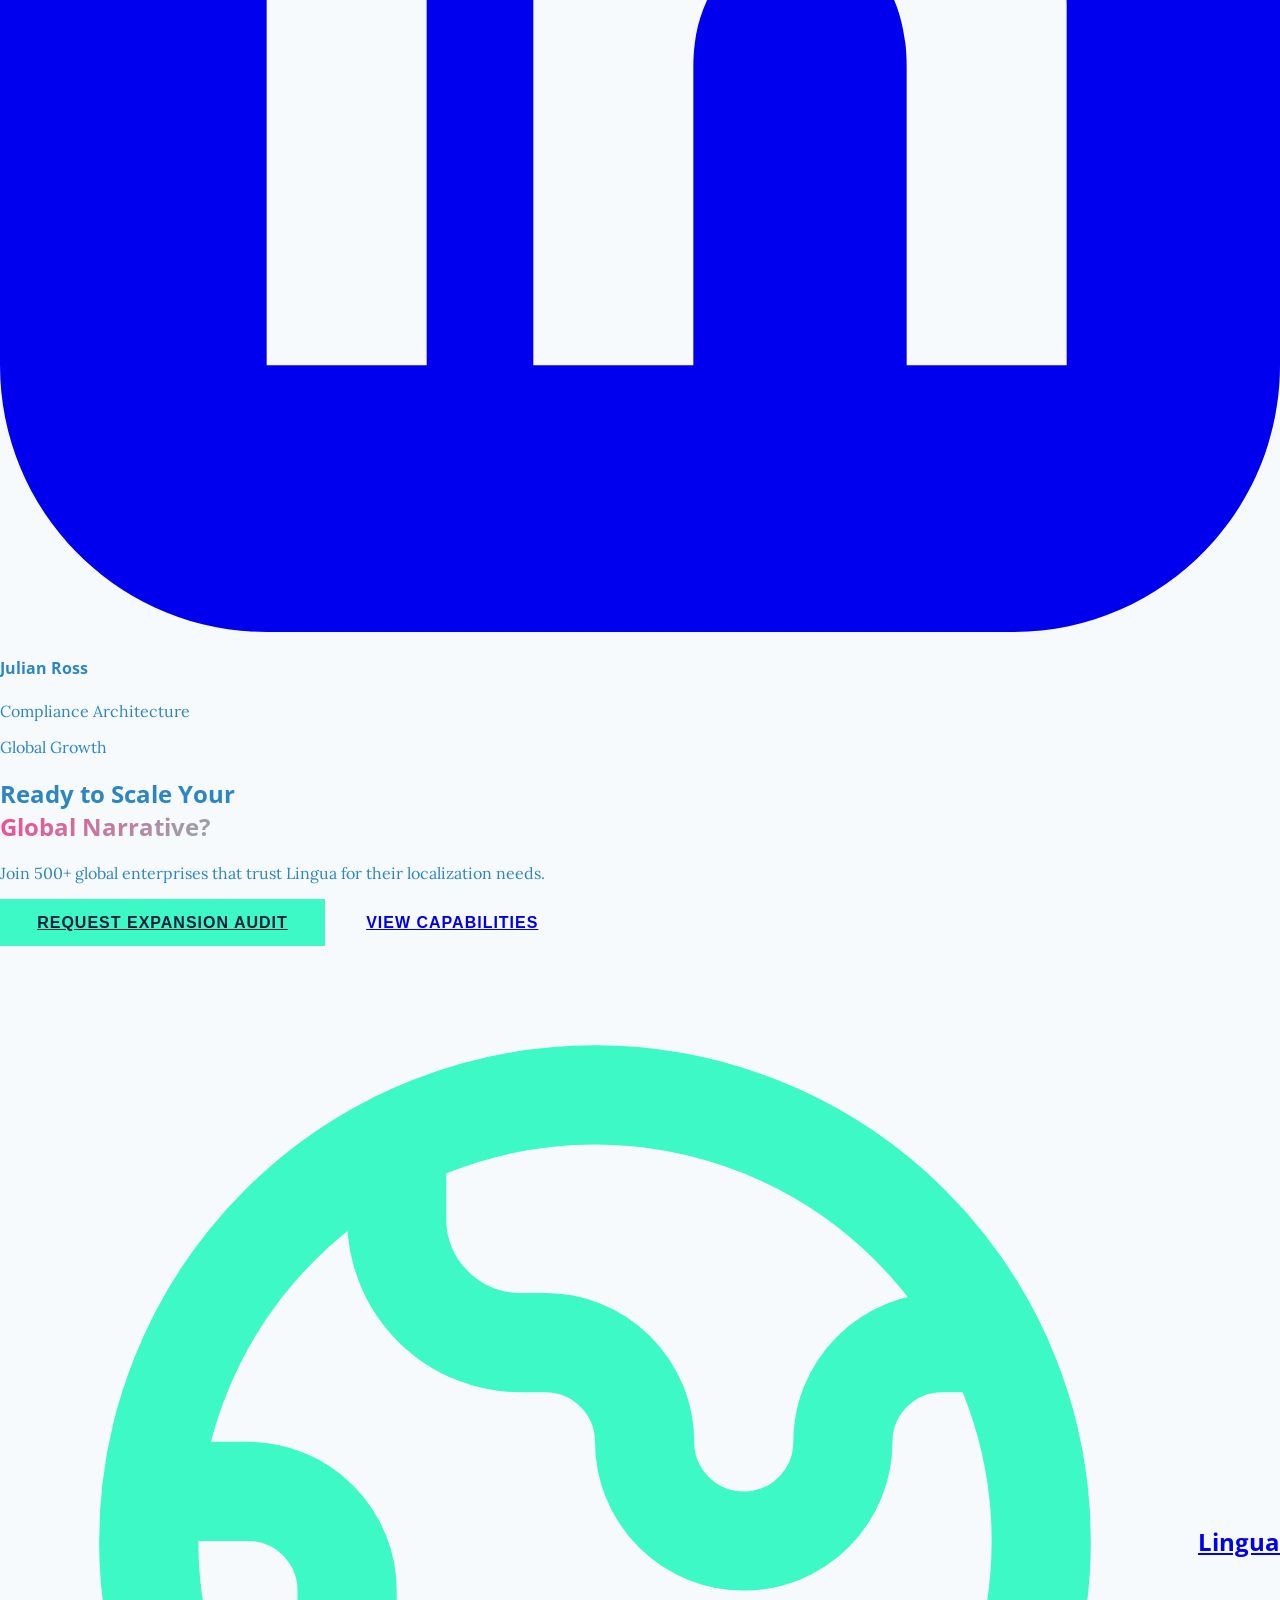
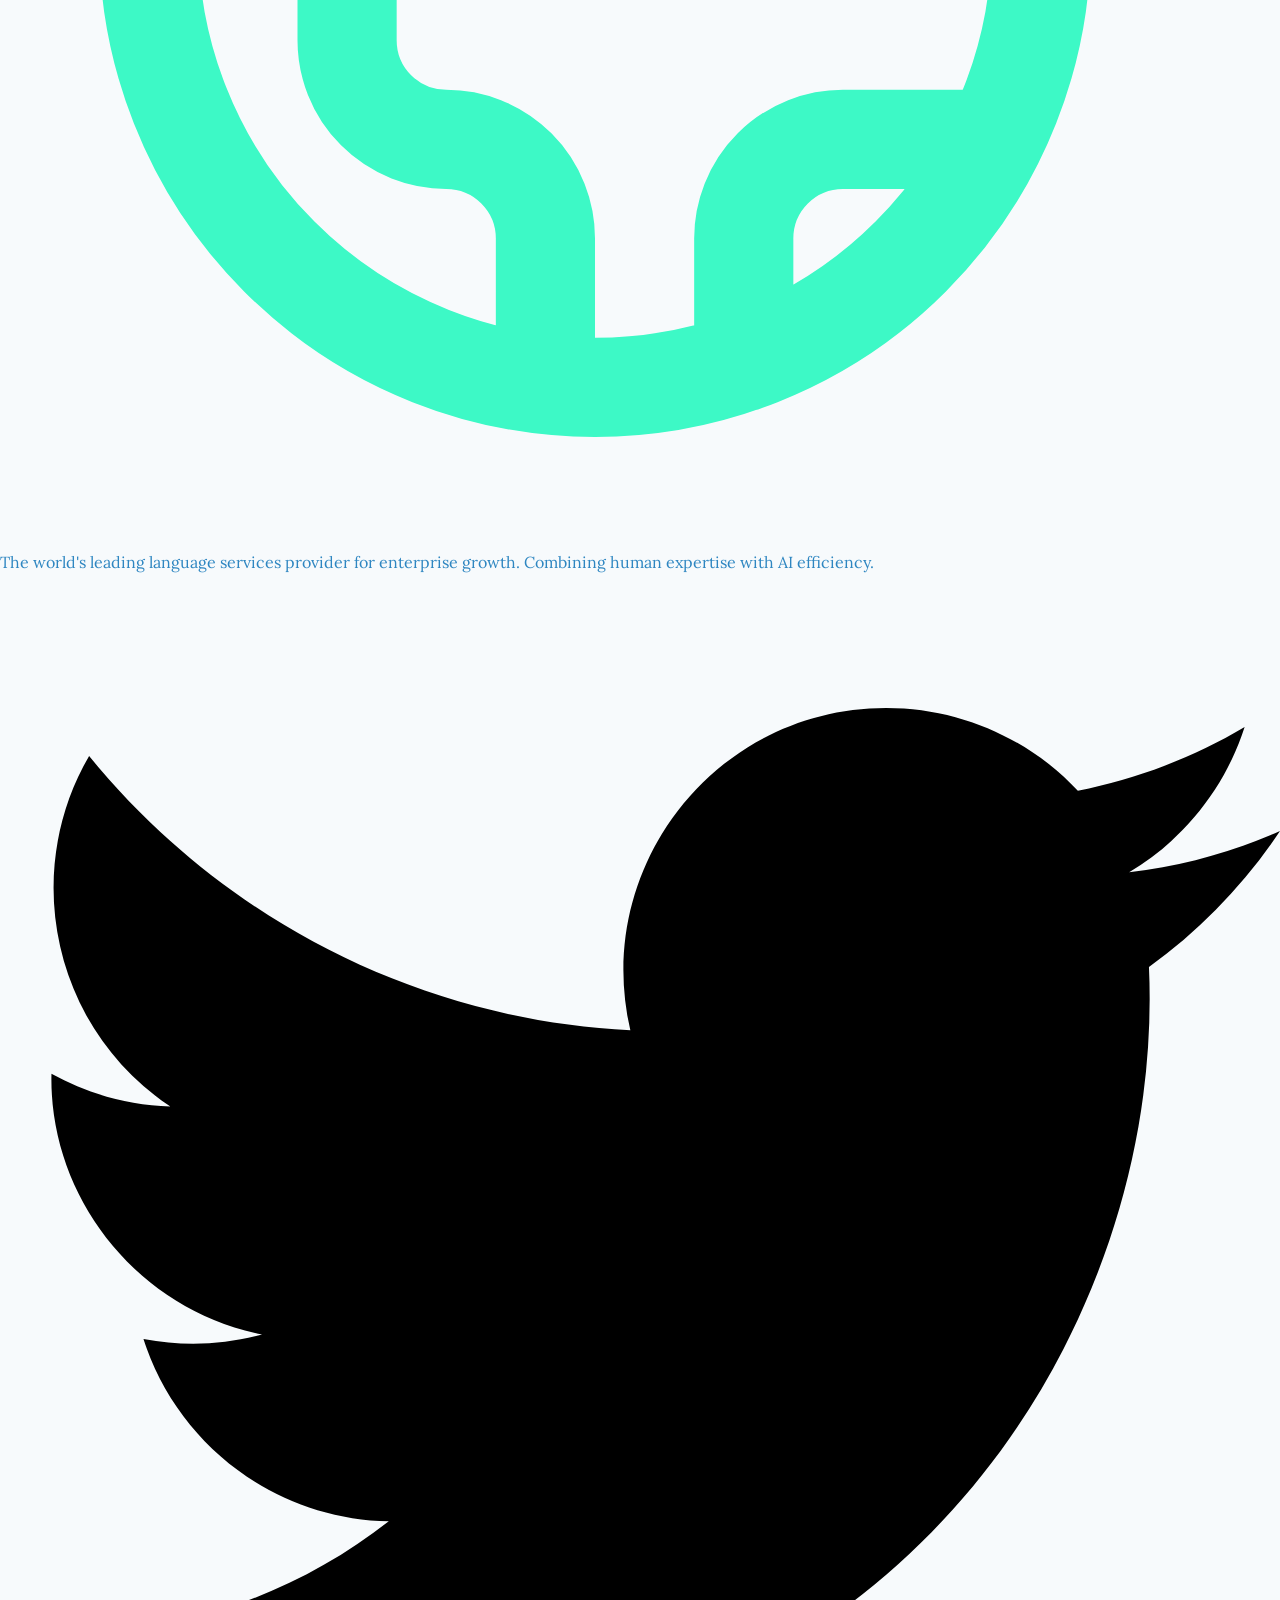
==== commit b73c05e8: "Update site content and styles" ====
--- a/about.html
+++ b/about.html
@@ -5,6 +5,7 @@
     <meta charset="UTF-8">
     <meta name="viewport" content="width=device-width, initial-scale=1.0">
     <title>Our Narrative | Lingua</title>
+    <link rel="icon" type="image/svg+xml" href="favicon.svg">
     <script src="https://cdn.tailwindcss.com"></script>
     <script>
         tailwind.config = {
@@ -14,7 +15,7 @@
                     colors: {
                         primary: '#0B1F3A',
                         secondary: '#2E86C1',
-                        accent: '#D4AF37',
+                        accent: '#3df9c6',
                         bgLight: '#F7FAFC',
                         bgDark: '#071521',
                         cardDark: '#0F2A3D',
@@ -65,9 +66,8 @@
                 <div class="flex items-center gap-4 border-l border-gray-200 dark:border-gray-700 pl-6 ml-4">
                     <a href="login.html"
                         class="px-4 py-2 border border-secondary text-secondary rounded-full font-semibold hover:bg-secondary hover:text-white transition-all">Login</a>
-                    <a href="register.html"
-                        class="px-5 py-2 bg-secondary text-white rounded-full font-semibold hover:bg-primary transition-all shadow-lg hover:shadow-cyan-500/20">Sign
-                        Up</a>
+                    <button type="button" data-rtl-toggle
+                        class="p-2 border border-secondary text-secondary rounded-lg font-semibold hover:bg-secondary hover:text-white transition-all w-10 h-10 flex items-center justify-center">RTL</button>
                     <button id="theme-toggle" class="theme-toggle-btn text-primary dark:text-textDark"
                         aria-label="Toggle Theme">
                         <span id="theme-toggle-icon"></span>
@@ -113,15 +113,16 @@
                 class="font-semibold text-primary dark:text-textDark hover:text-secondary transition-colors">Services</a>
             <a href="blog.html"
                 class="font-semibold text-primary dark:text-textDark hover:text-secondary transition-colors">Blog</a>
+            <a href="booking.html"
+                class="font-semibold text-primary dark:text-textDark hover:text-secondary transition-colors">Bookings</a>
             <a href="dashboard.html"
                 class="px-6 py-4 border-2 border-secondary/20 text-secondary dark:text-secondary rounded-xl text-center font-bold btn-hover-home">Dashboard</a>
             <hr class="border-gray-100 dark:border-gray-800 my-4">
             <div class="flex flex-col gap-4">
                 <a href="login.html"
                     class="px-6 py-4 border-2 border-secondary/20 text-secondary dark:text-secondary rounded-xl text-center font-bold btn-hover-home">Login</a>
-                <a href="register.html"
-                    class="px-6 py-4 bg-secondary text-white rounded-xl text-center font-bold btn-hover-home shadow-lg shadow-secondary/20">Sign
-                    Up</a>
+                <button type="button" data-rtl-toggle
+                    class="p-2 border-2 border-secondary/20 text-secondary dark:text-secondary rounded-xl text-center font-bold btn-hover-home w-10 h-10 flex items-center justify-center">RTL</button>
             </div>
         </nav>
     </aside>
@@ -438,7 +439,7 @@
         <section class="py-20">
             <div class="container mx-auto px-6 md:px-12">
                 <div data-animate="zoom-in"
-                    class="bg-primary dark:bg-cardDark rounded-[3rem] p-12 md:p-20 text-center relative overflow-hidden">
+                    class="bg-secondary dark:bg-cardDark rounded-[3rem] p-12 md:p-20 text-center relative overflow-hidden">
                     <div class="absolute top-0 left-0 w-full h-full overflow-hidden opacity-20">
                         <div
                             class="absolute -top-1/2 -left-1/4 w-[150%] h-[200%] rotate-12 bg-gradient-to-br from-secondary to-accent blur-[120px]">
@@ -466,7 +467,6 @@
         </section>
     </main>
 
-    <!-- Footer (Identical to index.html) -->
     <!-- Footer Section -->
     <footer class="bg-gray-100 dark:bg-bgDark pt-24 pb-12 border-t border-gray-200 dark:border-gray-800">
         <div class="container mx-auto px-6 md:px-12">
@@ -474,10 +474,10 @@
                 <!-- Brand -->
                 <div>
                     <a href="index.html"
-                        class="brand-logo mb-6 text-primary dark:text-white flex items-center gap-2 group">
+                        class="brand-logo mb-6 text-secondary dark:text-white flex items-center gap-2 group">
                         <svg xmlns="http://www.w3.org/2000/svg"
-                            class="w-8 h-8 text-secondary group-hover:rotate-12 transition-transform" fill="none"
-                            viewBox="0 0 24 24" stroke="currentColor">
+                            class="w-8 h-8 group-hover:rotate-12 transition-transform" fill="none" viewBox="0 0 24 24"
+                            stroke="currentColor">
                             <path stroke-linecap="round" stroke-linejoin="round" stroke-width="2"
                                 d="M3.055 11H5a2 2 0 012 2v1a2 2 0 002 2 2 2 0 012 2v2.945M8 3.935V5.5A2.5 2.5 0 0010.5 8h.5a2 2 0 012 2 2 2 0 104 0 2 2 0 012-2h1.064M15 20.488V18a2 2 0 012-2h3.064M21 12a9 9 0 11-18 0 9 9 0 0118 0z" />
                         </svg>
@@ -489,21 +489,21 @@
                     </p>
                     <div class="flex gap-4">
                         <a href="#"
-                            class="w-10 h-10 rounded-full bg-white dark:bg-cardDark flex items-center justify-center text-primary dark:text-white hover:bg-secondary hover:text-white transition-all shadow-sm">
+                            class="w-10 h-10 rounded-full bg-white dark:bg-cardDark flex items-center justify-center text-primary dark:text-white hover:bg-primary hover:text-white dark:hover:bg-accent dark:hover:text-secondary transition-all shadow-sm">
                             <svg class="w-5 h-5 fill-current" viewBox="0 0 24 24">
                                 <path
                                     d="M24 4.557c-.883.392-1.832.656-2.828.775 1.017-.609 1.798-1.574 2.165-2.724-.951.564-2.005.974-3.127 1.195-.897-.957-2.178-1.555-3.594-1.555-3.179 0-5.515 2.966-4.797 6.045-4.091-.205-7.719-2.165-10.148-5.144-1.29 2.213-.669 5.108 1.523 6.574-.806-.026-1.566-.247-2.229-.616-.054 2.281 1.581 4.415 3.949 4.89-.693.188-1.452.232-2.224.084.626 1.956 2.444 3.379 4.6 3.419-2.07 1.623-4.678 2.348-7.29 2.04 2.179 1.397 4.768 2.212 7.548 2.212 9.142 0 14.307-7.721 13.995-14.646.962-.695 1.797-1.562 2.457-2.549z" />
                             </svg>
                         </a>
                         <a href="#"
-                            class="w-10 h-10 rounded-full bg-white dark:bg-cardDark flex items-center justify-center text-primary dark:text-white hover:bg-secondary hover:text-white transition-all shadow-sm">
+                            class="w-10 h-10 rounded-full bg-white dark:bg-cardDark flex items-center justify-center text-primary dark:text-white hover:bg-primary hover:text-white dark:hover:bg-accent dark:hover:text-secondary transition-all shadow-sm">
                             <svg class="w-5 h-5 fill-current" viewBox="0 0 24 24">
                                 <path
                                     d="M19 0h-14c-2.761 0-5 2.239-5 5v14c0 2.761 2.239 5 5 5h14c2.761 0 5-2.239 5-5v-14c0-2.761-2.239-5-5-5zm-11 19h-3v-11h3v11zm-1.5-12.268c-.966 0-1.75-.79-1.75-1.764s.784-1.764 1.75-1.764 1.75.79 1.75 1.764-.783 1.764-1.75 1.764zm13.5 12.268h-3v-5.604c0-3.368-4-3.113-4 0v5.604h-3v-11h3v1.765c1.396-2.586 7-2.777 7 2.476v6.759z" />
                             </svg>
                         </a>
                         <a href="#"
-                            class="w-10 h-10 rounded-full bg-white dark:bg-cardDark flex items-center justify-center text-primary dark:text-white hover:bg-secondary hover:text-white transition-all shadow-sm">
+                            class="w-10 h-10 rounded-full bg-white dark:bg-cardDark flex items-center justify-center text-primary dark:text-white hover:bg-primary hover:text-white dark:hover:bg-accent dark:hover:text-secondary transition-all shadow-sm">
                             <svg class="w-5 h-5 stroke-current fill-none" viewBox="0 0 24 24" stroke-width="2"
                                 stroke-linecap="round" stroke-linejoin="round">
                                 <rect x="2" y="2" width="20" height="20" rx="5" ry="5"></rect>
@@ -512,14 +512,14 @@
                             </svg>
                         </a>
                         <a href="#"
-                            class="w-10 h-10 rounded-full bg-white dark:bg-cardDark flex items-center justify-center text-primary dark:text-white hover:bg-secondary hover:text-white transition-all shadow-sm">
+                            class="w-10 h-10 rounded-full bg-white dark:bg-cardDark flex items-center justify-center text-primary dark:text-white hover:bg-primary hover:text-white dark:hover:bg-accent dark:hover:text-secondary transition-all shadow-sm">
                             <svg class="w-5 h-5 fill-current" viewBox="0 0 24 24">
                                 <path
                                     d="M22.675 0h-21.35c-.732 0-1.325.593-1.325 1.325v21.351c0 .731.593 1.324 1.325 1.324h11.495v-8.74h-2.942v-3.411h2.942v-2.516c0-2.915 1.78-4.502 4.38-4.502 1.245 0 2.315.093 2.627.135v3.046h-1.802c-1.414 0-1.687.672-1.687 1.657v2.18h3.371l-.439 3.41h-2.932v8.741h6.1c.731 0 1.324-.593 1.324-1.324v-21.351c0-.732-.593-1.325-1.324-1.325z" />
                             </svg>
                         </a>
                         <a href="#"
-                            class="w-10 h-10 rounded-full bg-white dark:bg-cardDark flex items-center justify-center text-primary dark:text-white hover:bg-secondary hover:text-white transition-all shadow-sm">
+                            class="w-10 h-10 rounded-full bg-white dark:bg-cardDark flex items-center justify-center text-primary dark:text-white hover:bg-primary hover:text-white dark:hover:bg-accent dark:hover:text-secondary transition-all shadow-sm">
                             <svg class="w-5 h-5 fill-current" viewBox="0 0 24 24">
                                 <path
                                     d="M19.615 3.184c-3.604-.246-11.631-.245-15.23 0-3.897.266-4.356 2.62-4.385 8.816.029 6.185.484 8.549 4.385 8.816 3.6.245 11.626.246 15.23 0 3.897-.266 4.356-2.62 4.385-8.816-.029-6.185-.484-8.549-4.385-8.816zm-10.615 12.816v-8l8 4-8 4z" />
@@ -533,16 +533,17 @@
                     <h4 class="font-heading font-bold text-lg text-primary dark:text-white">Quick Links</h4>
                     <ul class="flex flex-col gap-4">
                         <li><a href="index.html"
-                                class="text-gray-500 dark:text-gray-400 hover:text-secondary transition-colors">Home</a>
+                                class="text-gray-500 dark:text-gray-400 hover:text-primary dark:hover:text-accent transition-colors">Home</a>
                         </li>
                         <li><a href="services.html"
-                                class="text-gray-500 dark:text-gray-400 hover:text-secondary transition-colors">Our
+                                class="text-gray-500 dark:text-gray-400 hover:text-primary dark:hover:text-accent transition-colors">Our
                                 Services</a></li>
                         <li><a href="dashboard.html"
-                                class="text-gray-500 dark:text-gray-400 hover:text-secondary transition-colors">Client
+                                class="text-gray-500 dark:text-gray-400 hover:text-primary dark:hover:text-accent transition-colors">Client
                                 Dashboard</a></li>
                         <li><a href="blog.html"
-                                class="text-gray-500 dark:text-gray-400 hover:text-secondary transition-colors">News &
+                                class="text-gray-500 dark:text-gray-400 hover:text-primary dark:hover:text-accent transition-colors">News
+                                &
                                 Articles</a></li>
                     </ul>
                 </div>
@@ -552,16 +553,16 @@
                     <h4 class="font-heading font-bold text-lg text-primary dark:text-white">Services</h4>
                     <ul class="flex flex-col gap-4">
                         <li><a href="#"
-                                class="text-gray-500 dark:text-gray-400 hover:text-secondary transition-colors">Document
+                                class="text-gray-500 dark:text-gray-400 hover:text-primary dark:hover:text-accent transition-colors">Document
                                 Translation</a></li>
                         <li><a href="#"
-                                class="text-gray-500 dark:text-gray-400 hover:text-secondary transition-colors">SaaS
+                                class="text-gray-500 dark:text-gray-400 hover:text-primary dark:hover:text-accent transition-colors">SaaS
                                 Localization</a></li>
                         <li><a href="#"
-                                class="text-gray-500 dark:text-gray-400 hover:text-secondary transition-colors">Interpretation</a>
+                                class="text-gray-500 dark:text-gray-400 hover:text-primary dark:hover:text-accent transition-colors">Interpretation</a>
                         </li>
                         <li><a href="#"
-                                class="text-gray-500 dark:text-gray-400 hover:text-secondary transition-colors">Transcription</a>
+                                class="text-gray-500 dark:text-gray-400 hover:text-primary dark:hover:text-accent transition-colors">Transcription</a>
                         </li>
                     </ul>
                 </div>
@@ -575,7 +576,7 @@
                         <input type="email" placeholder="Email Address"
                             class="w-full bg-white dark:bg-cardDark border border-gray-200 dark:border-gray-800 rounded-full px-6 py-4 focus:ring-2 focus:ring-secondary outline-none transition-all dark:text-white">
                         <button
-                            class="absolute right-2 top-2 bg-secondary text-white w-10 h-10 rounded-full flex items-center justify-center hover:bg-primary transition-all">
+                            class="absolute right-3 top-1/2 -translate-y-1/2 bg-secondary text-white w-10 h-10 rounded-full flex items-center justify-center hover:bg-primary dark:hover:bg-accent dark:hover:text-secondary transition-all">
                             <svg xmlns="http://www.w3.org/2000/svg" class="w-5 h-5" fill="none" viewBox="0 0 24 24"
                                 stroke="currentColor">
                                 <path stroke-linecap="round" stroke-linejoin="round" stroke-width="2"
@@ -591,9 +592,9 @@
                 <p class="text-gray-500 dark:text-gray-400 text-sm">© 2026 Lingua. All rights reserved.
                 </p>
                 <div class="flex gap-8 text-sm">
-                    <a href="#" class="text-gray-500 dark:text-gray-400 hover:text-secondary transition-colors">Privacy
+                    <a href="#" class="text-gray-500 dark:text-gray-400 hover:text-primary dark:hover:text-accent transition-colors">Privacy
                         Policy</a>
-                    <a href="#" class="text-gray-500 dark:text-gray-400 hover:text-secondary transition-colors">Terms of
+                    <a href="#" class="text-gray-500 dark:text-gray-400 hover:text-primary dark:hover:text-accent transition-colors">Terms of
                         Service</a>
                 </div>
             </div>
--- a/assets/css/style.css
+++ b/assets/css/style.css
@@ -380,6 +380,23 @@
     }
 }
 
+/* --- Mobile Table Scrolling Fix --- */
+@media (max-width: 768px) {
+    .overflow-x-auto {
+        -webkit-overflow-scrolling: touch;
+        touch-action: pan-x;
+    }
+    
+    .overflow-x-auto table {
+        min-width: 600px;
+    }
+    
+    /* Prevent page bounce when scrolling table horizontally */
+    .overflow-x-auto {
+        overscroll-behavior-x: contain;
+    }
+}
+
 /* --- Back to top --- */
 #back-to-top {
     position: fixed;
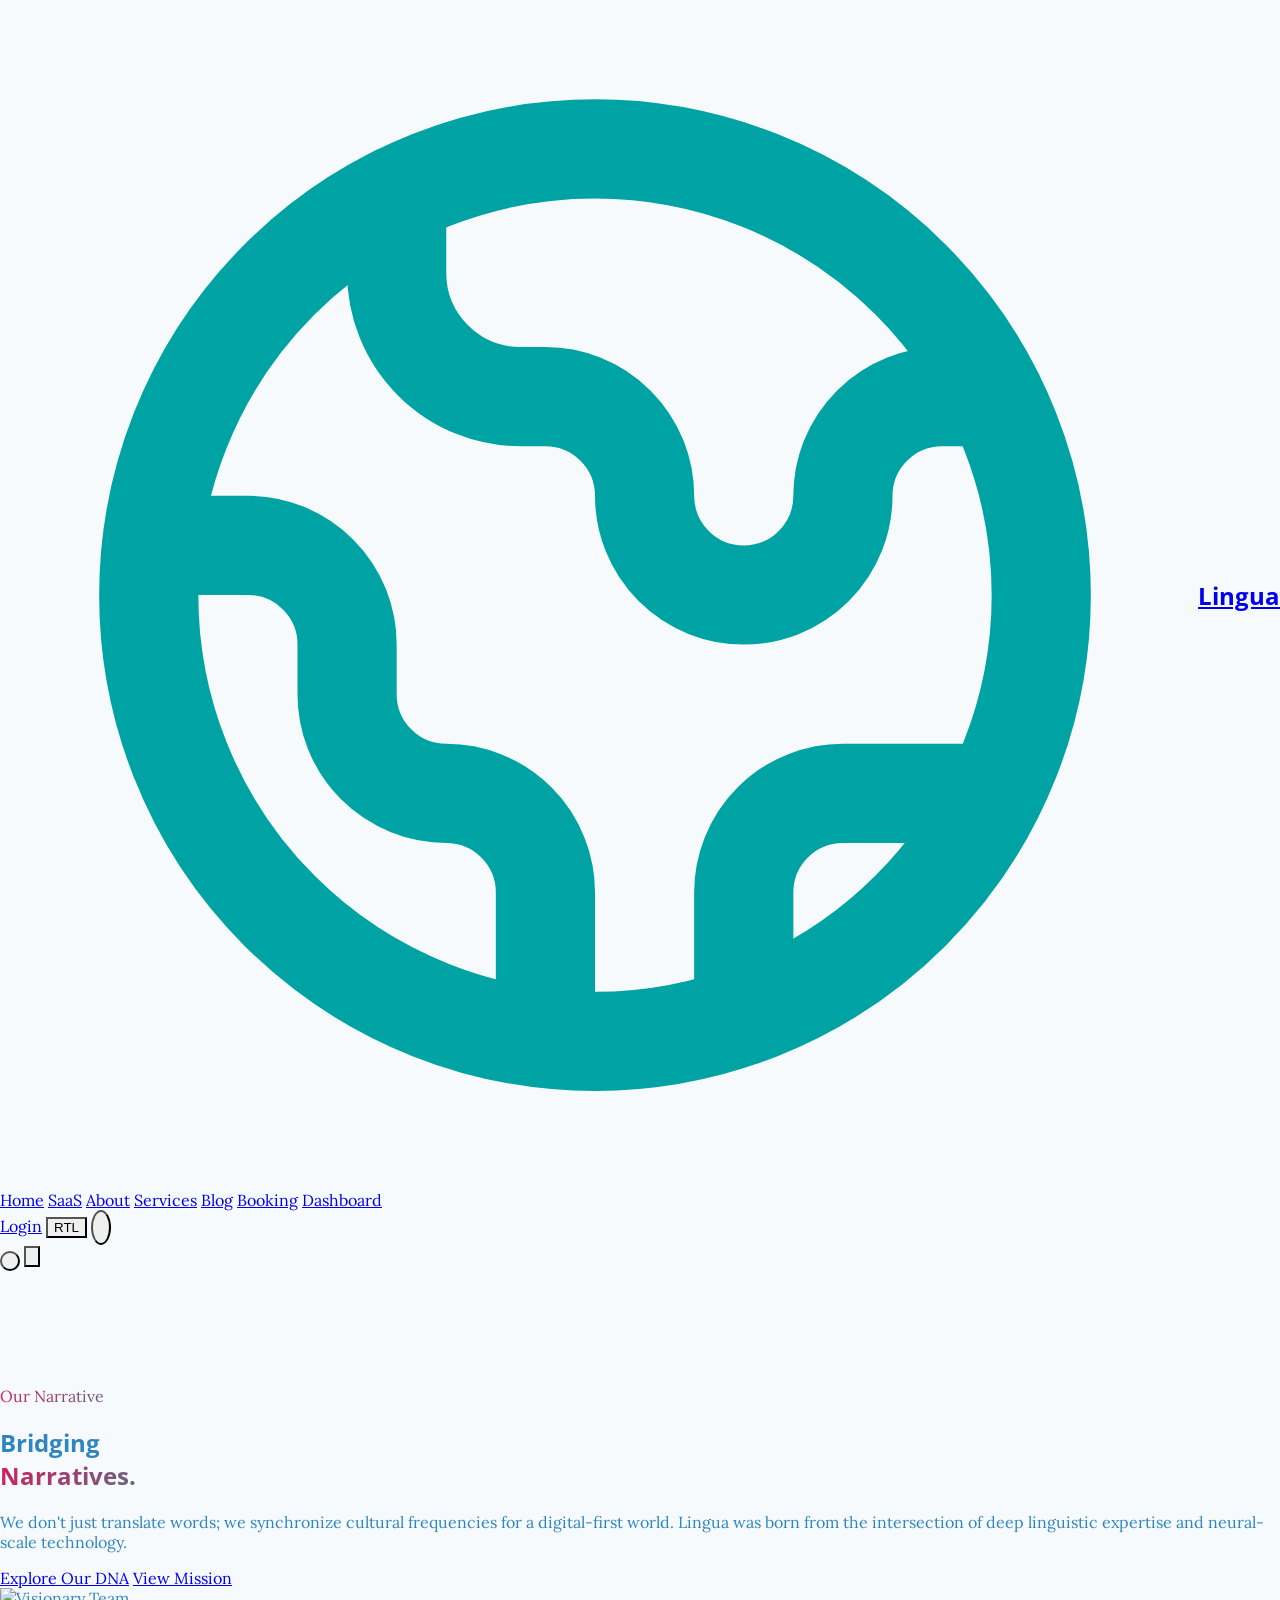
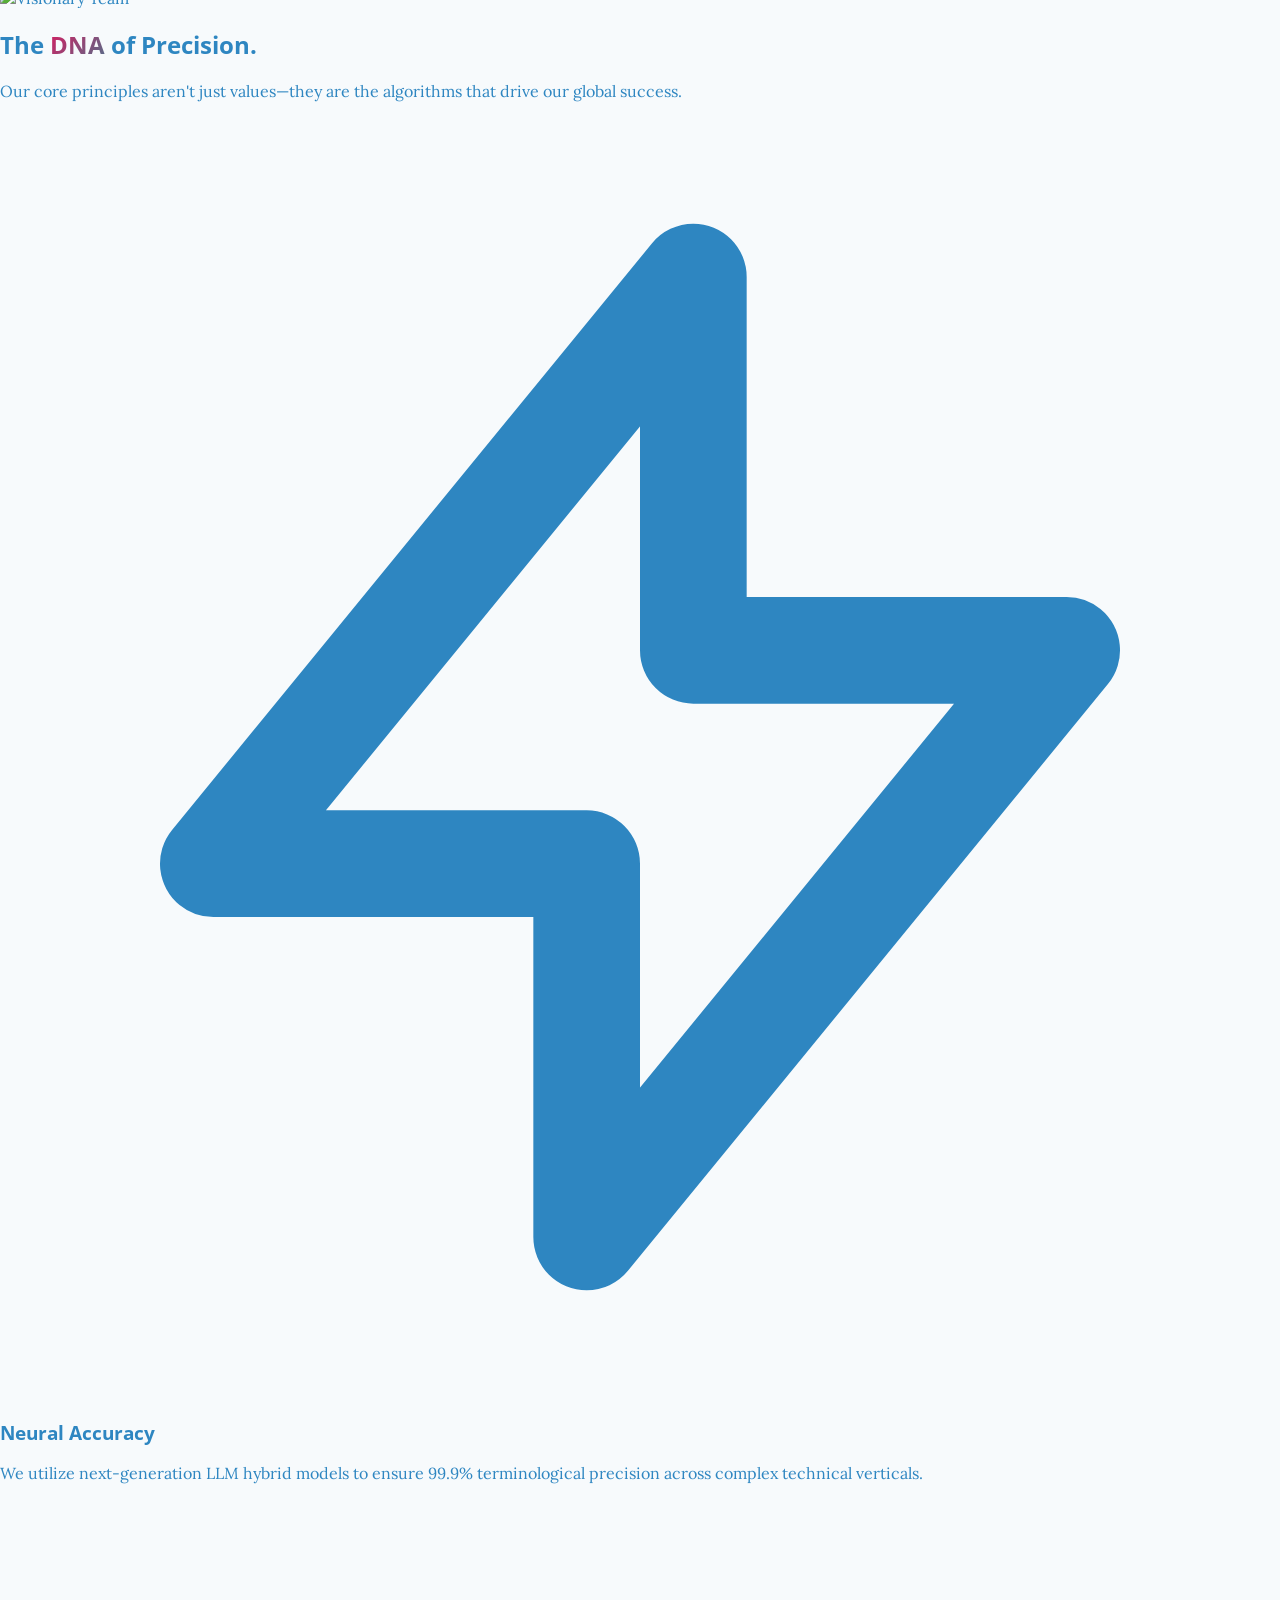
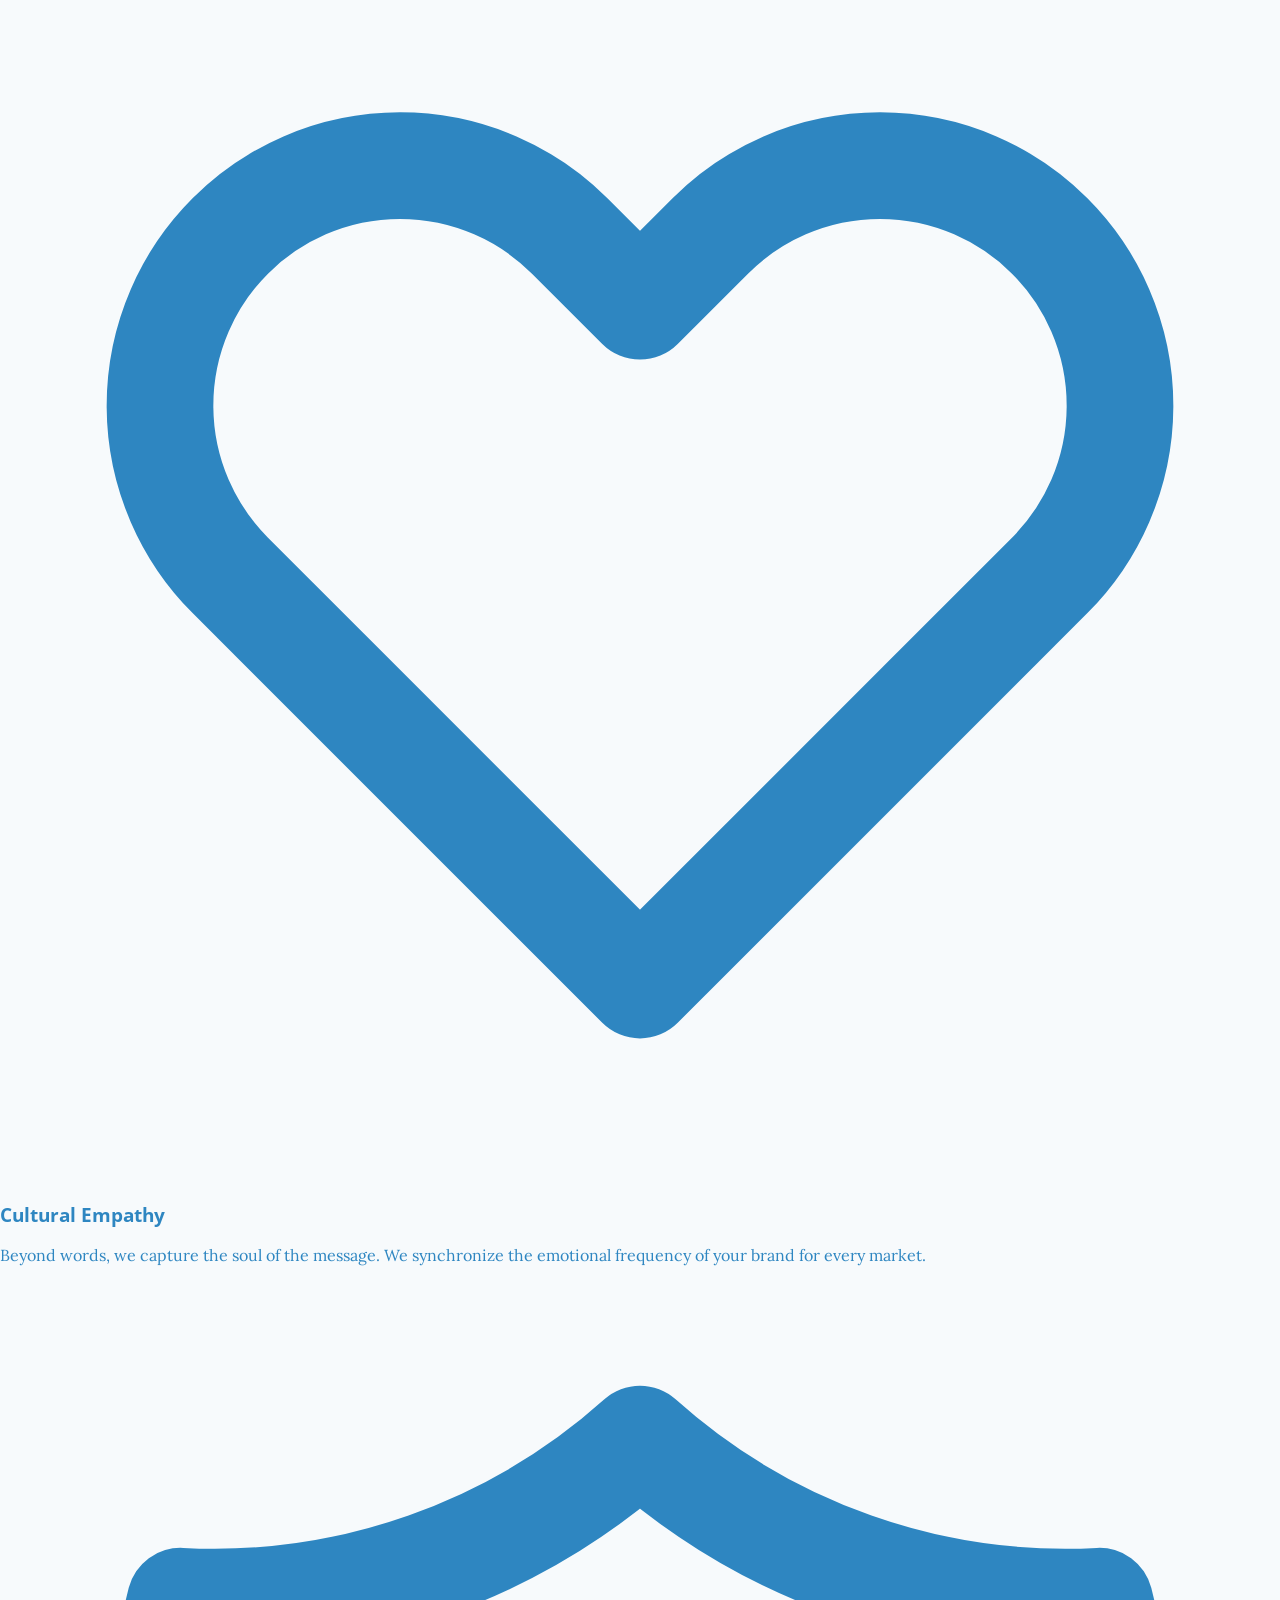
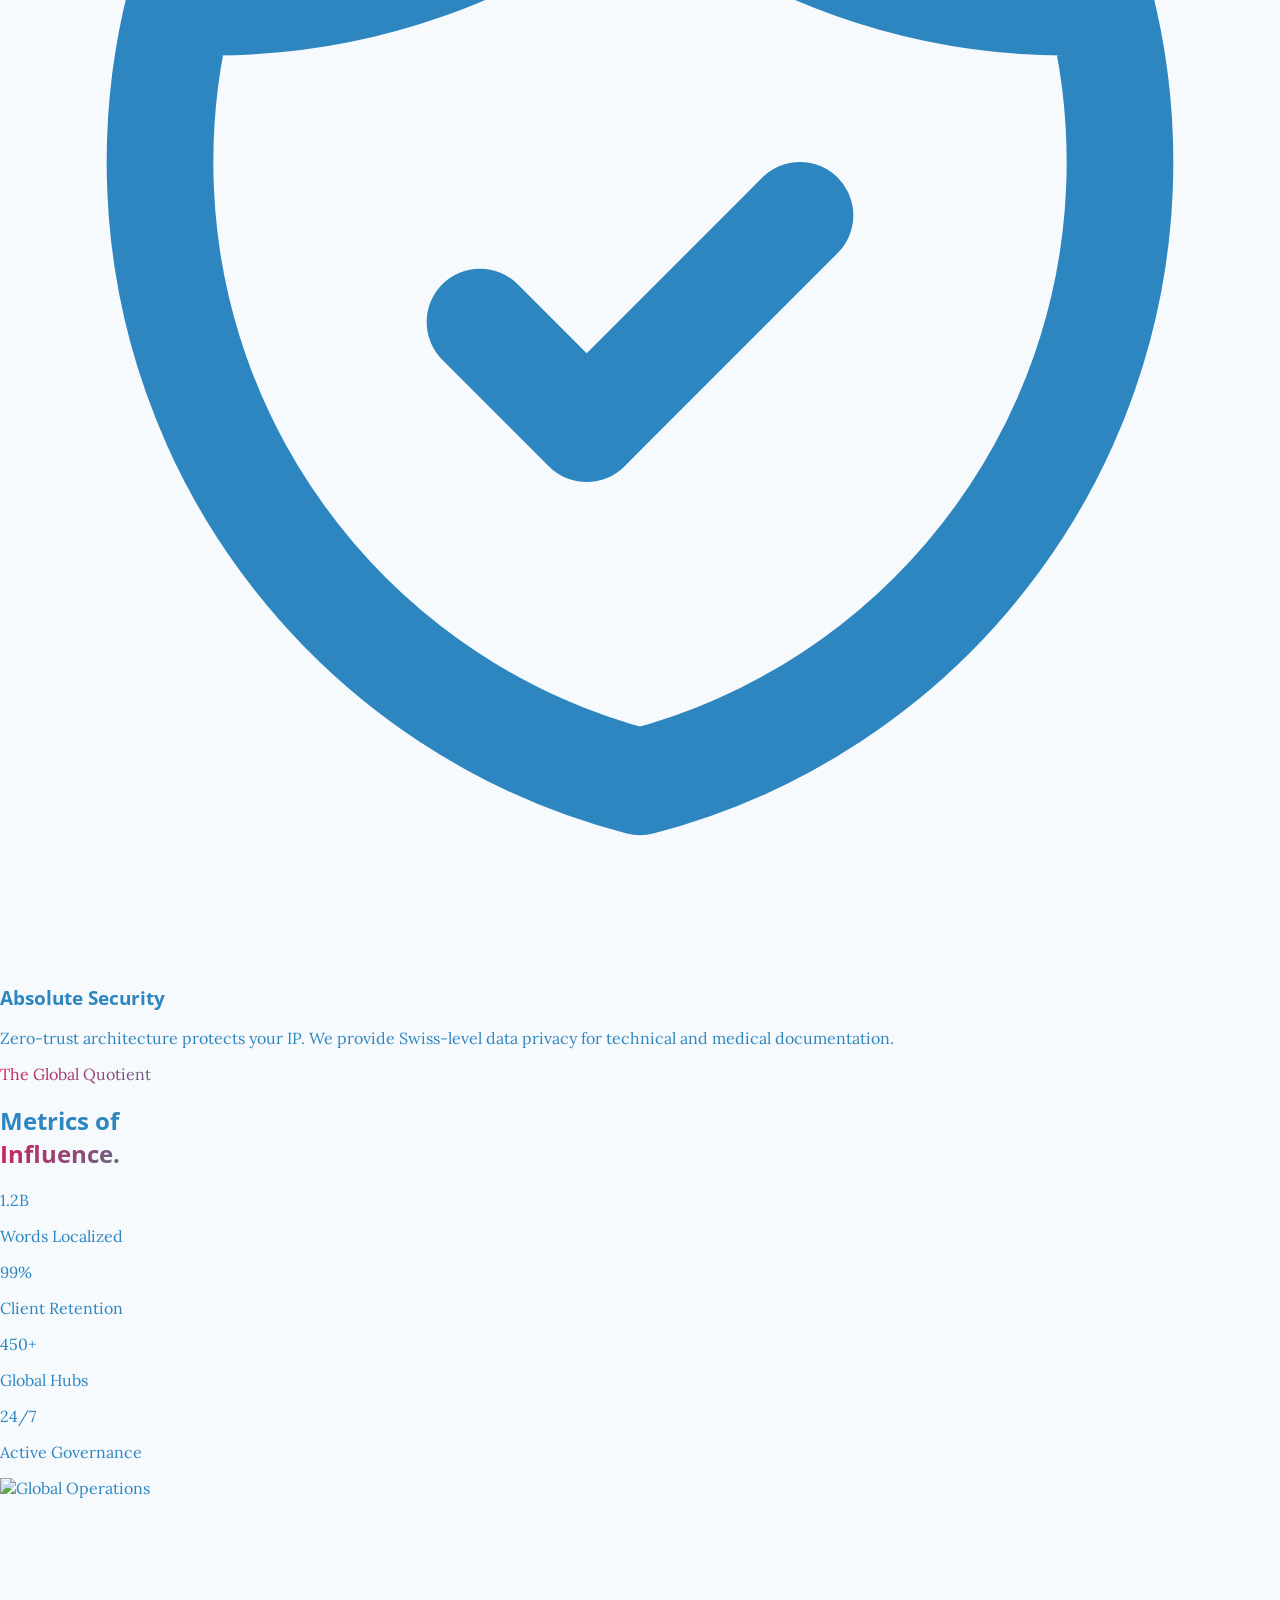
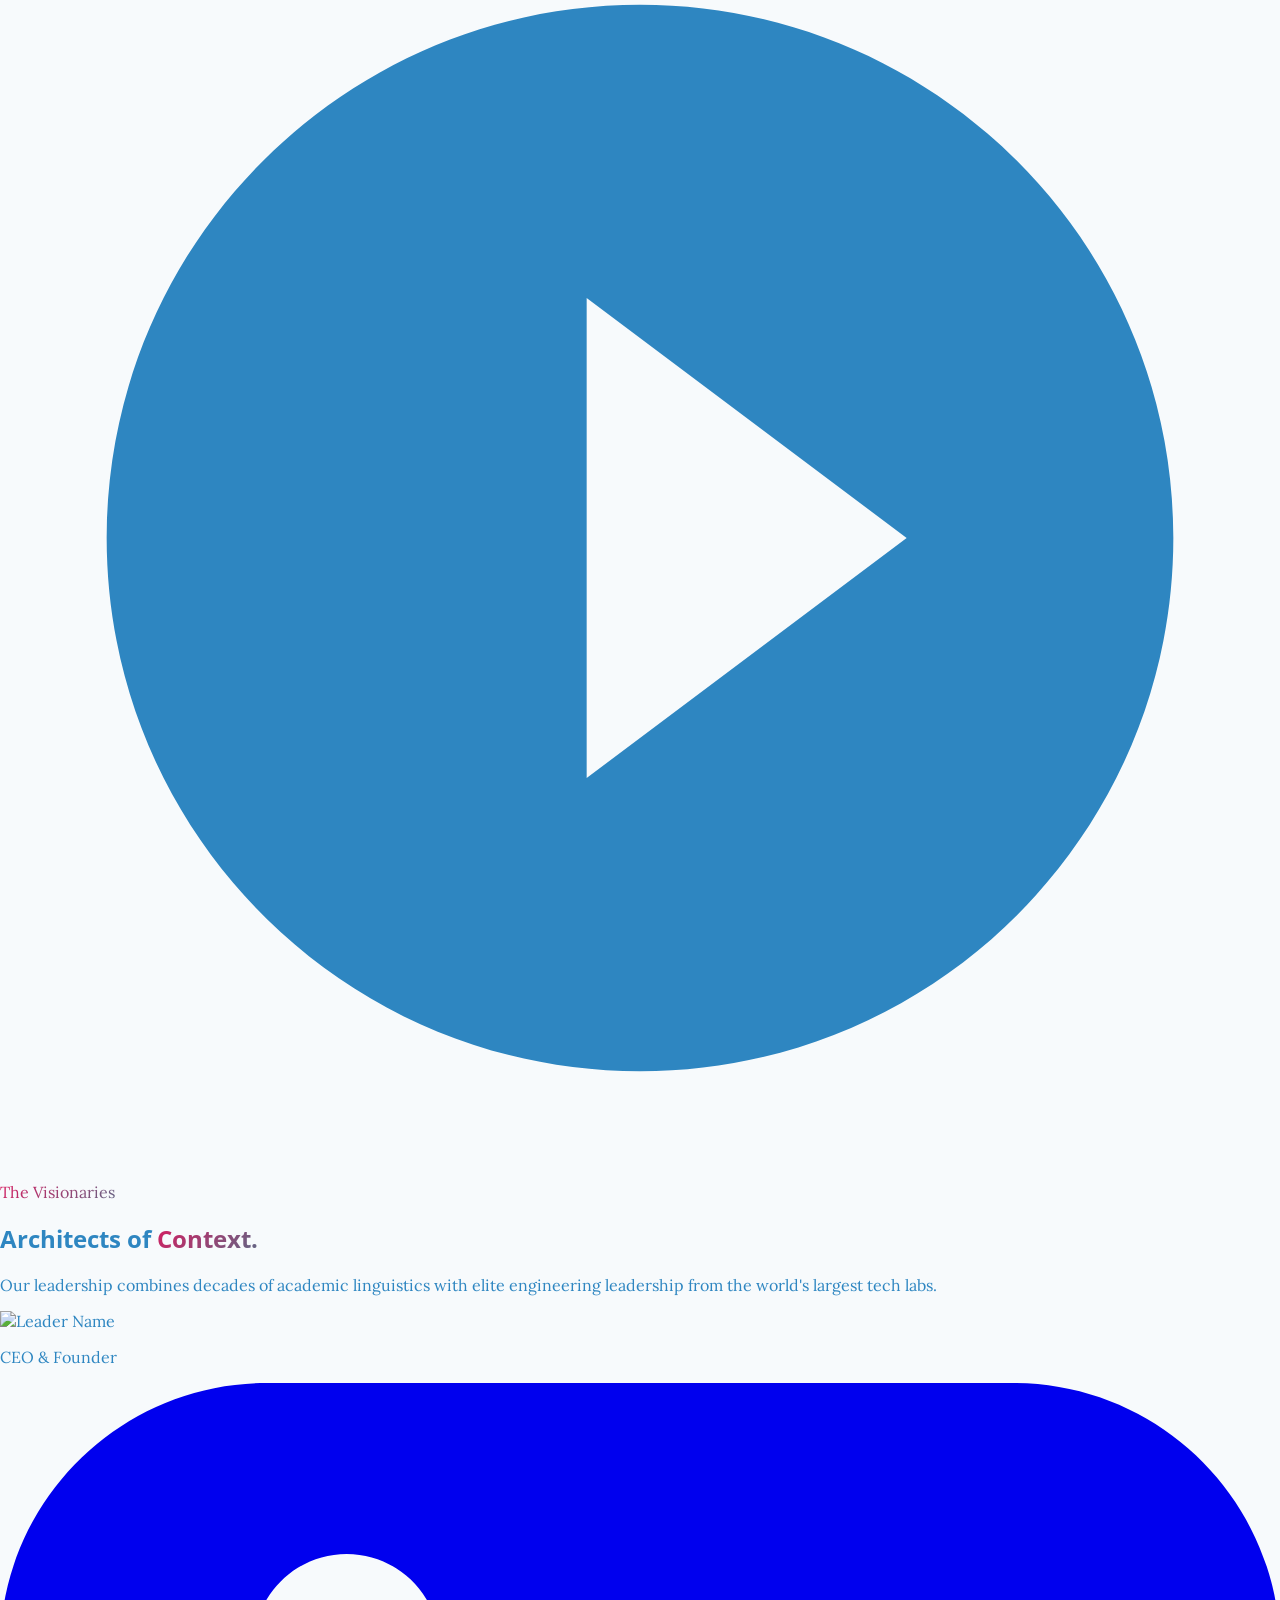
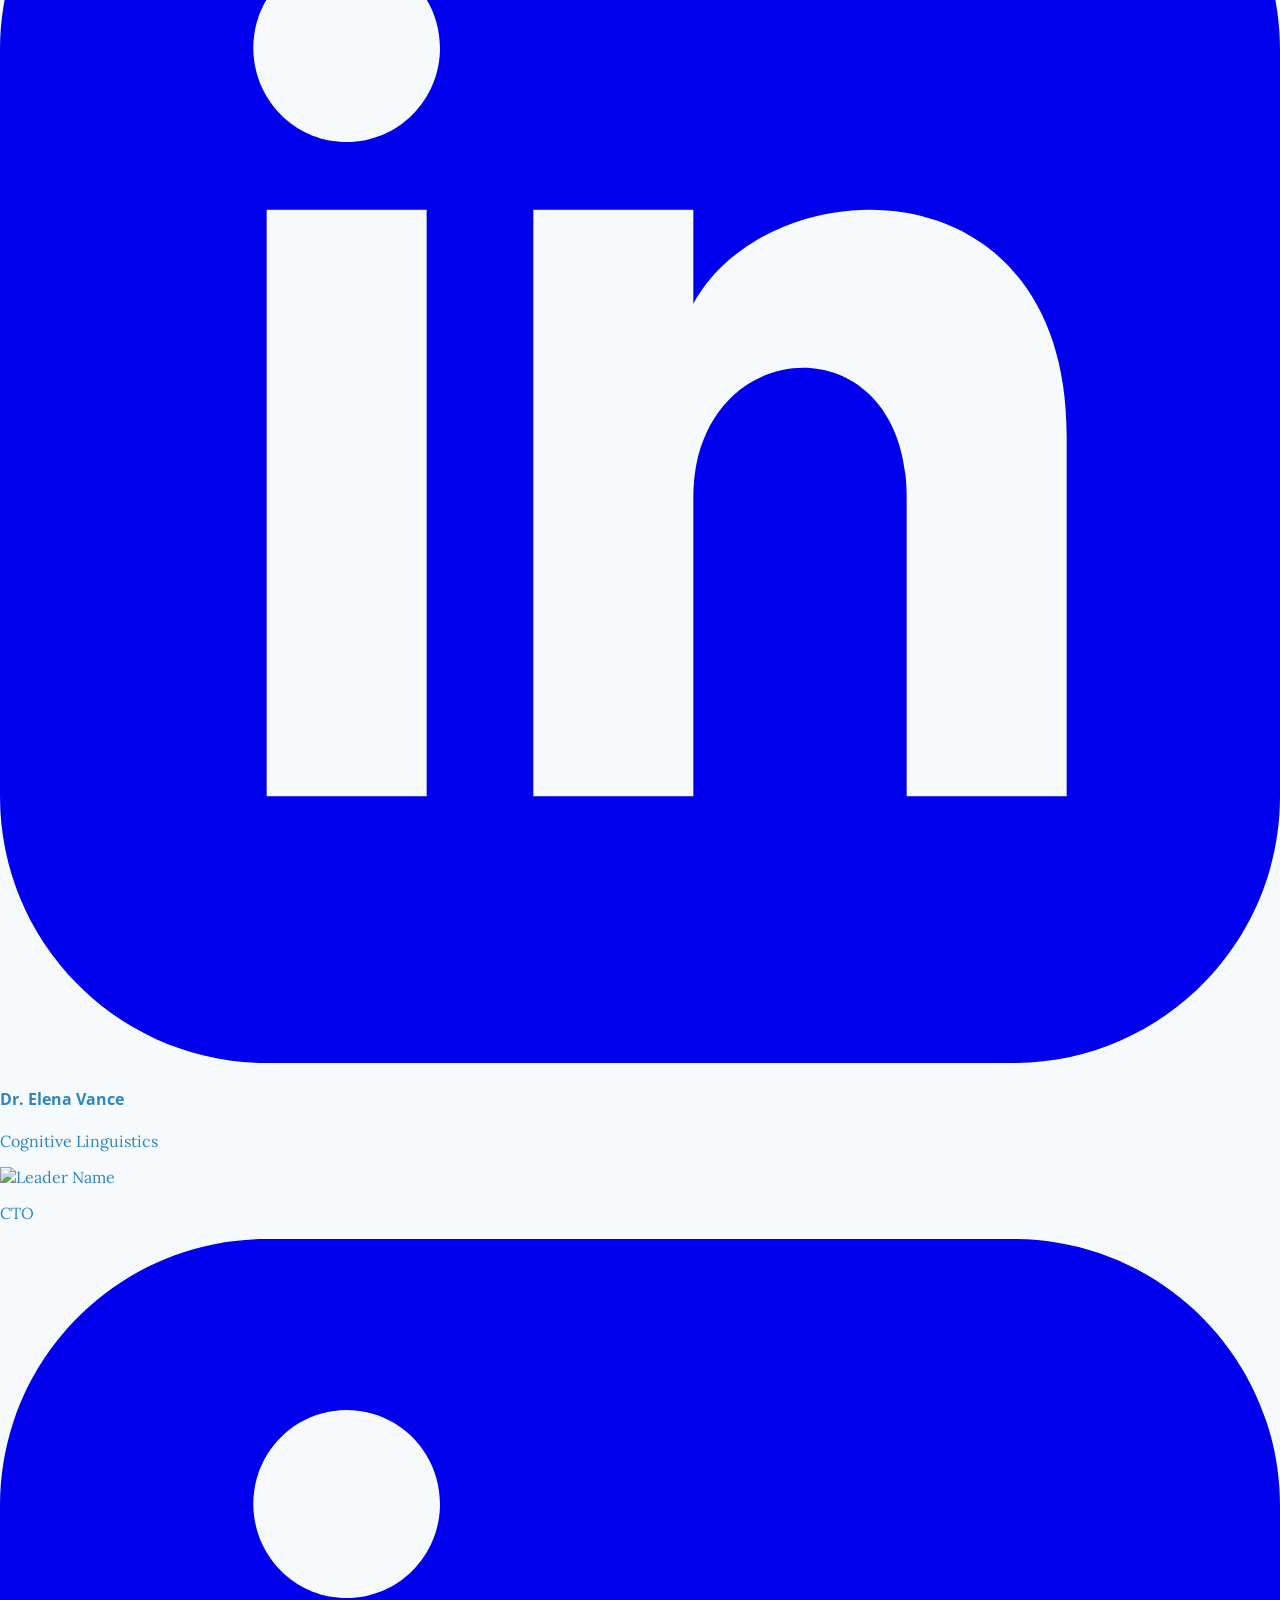
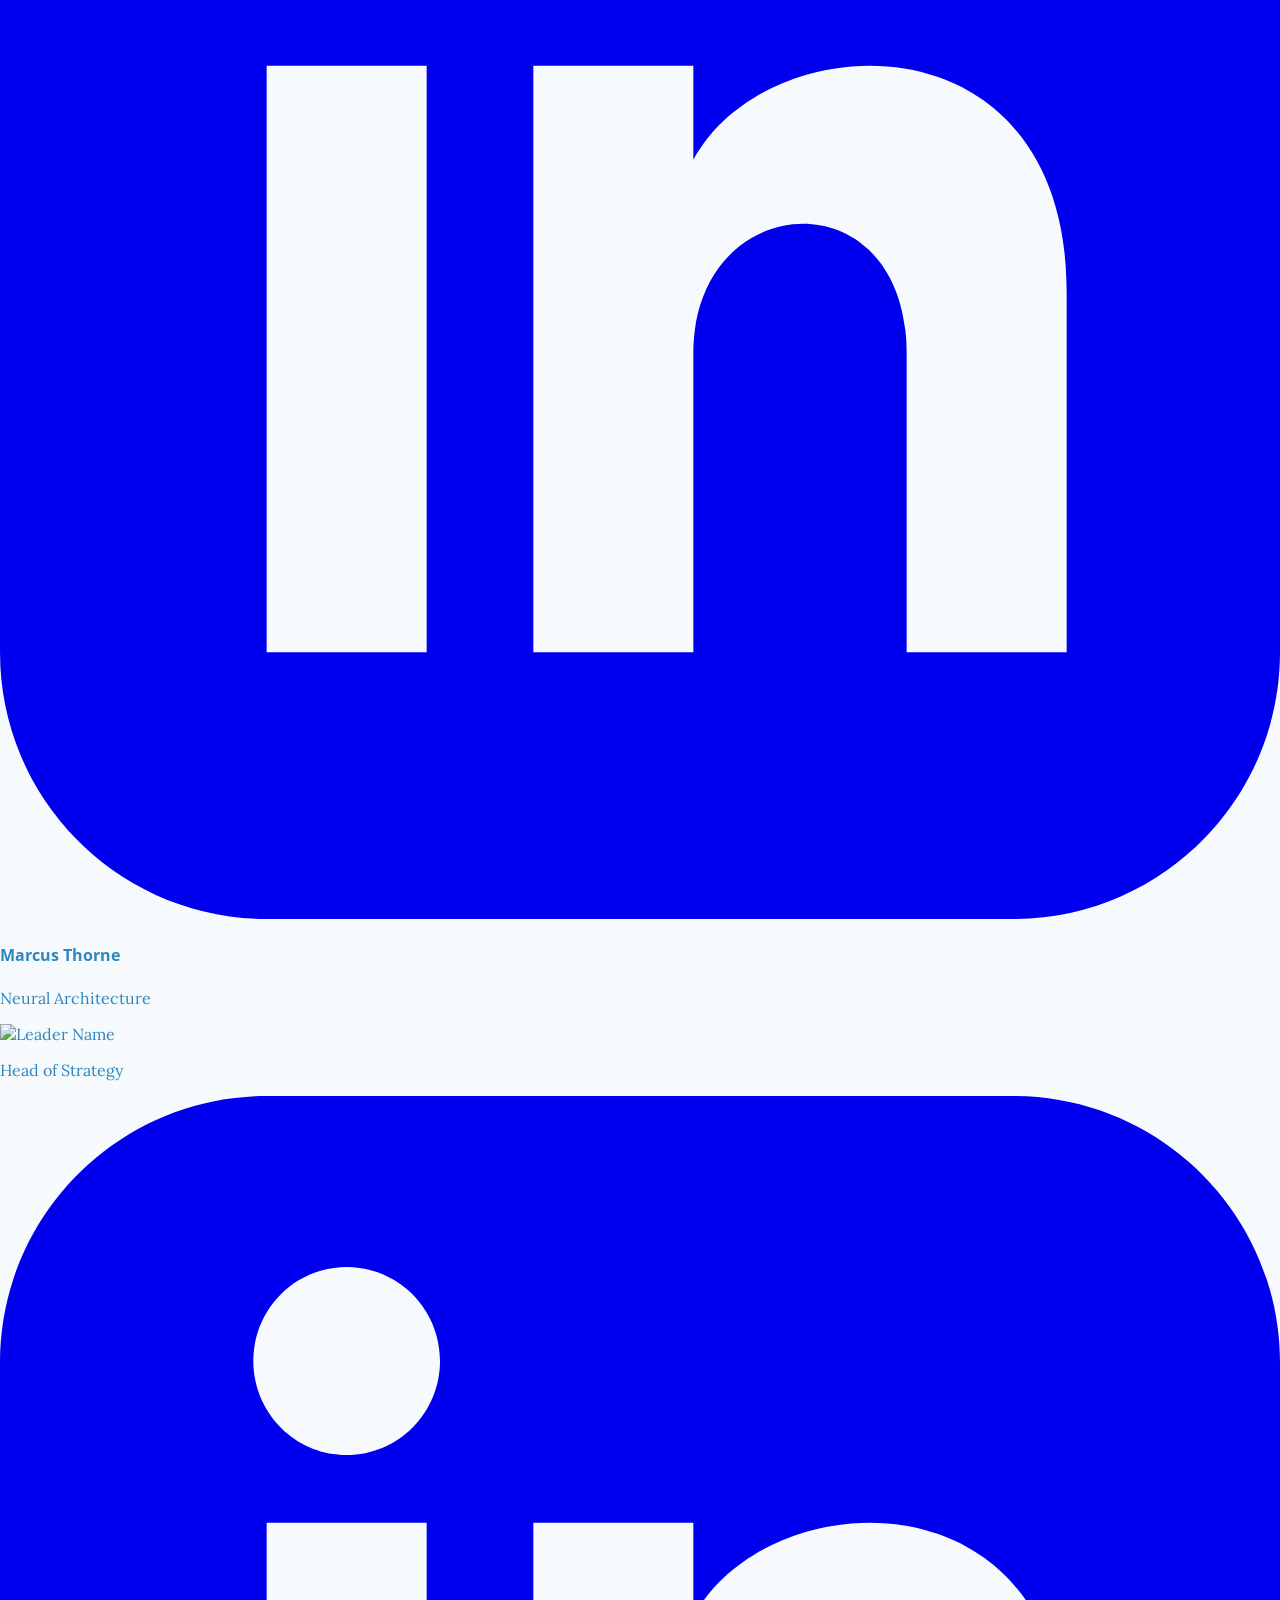
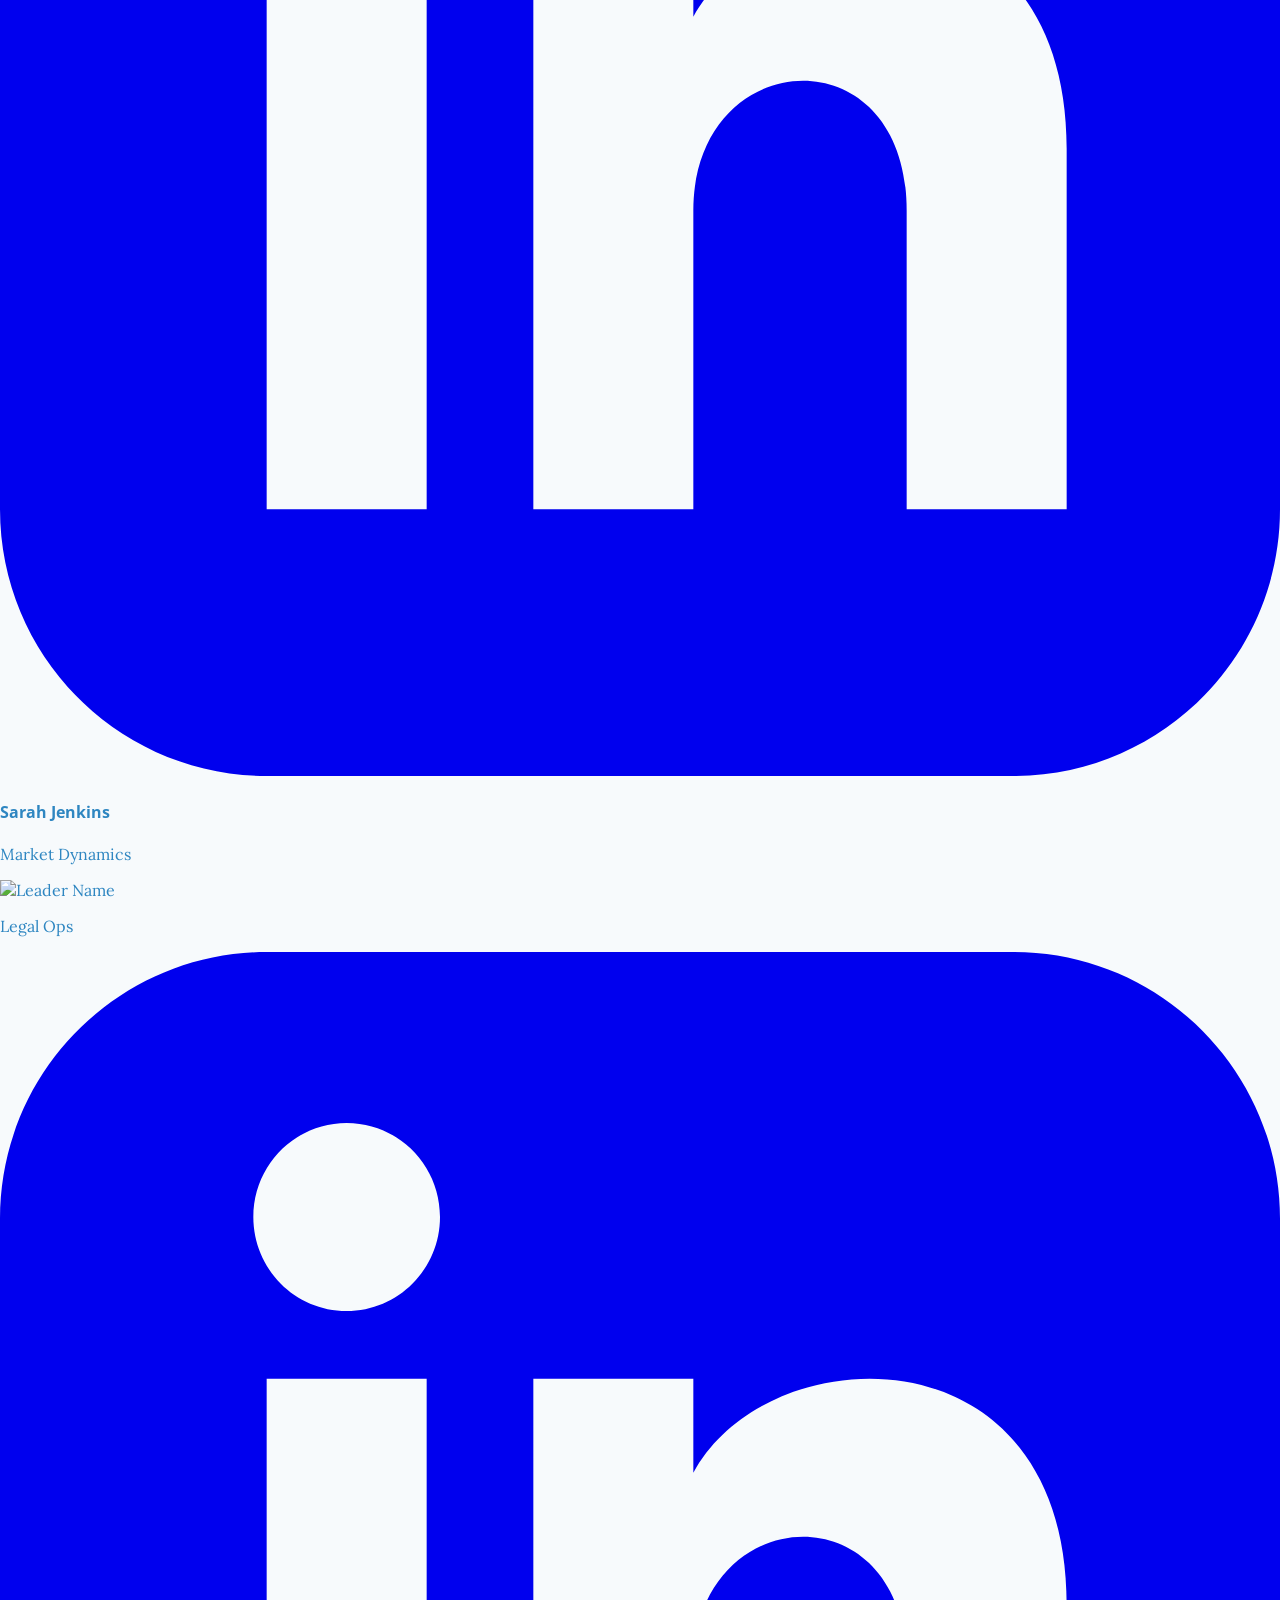
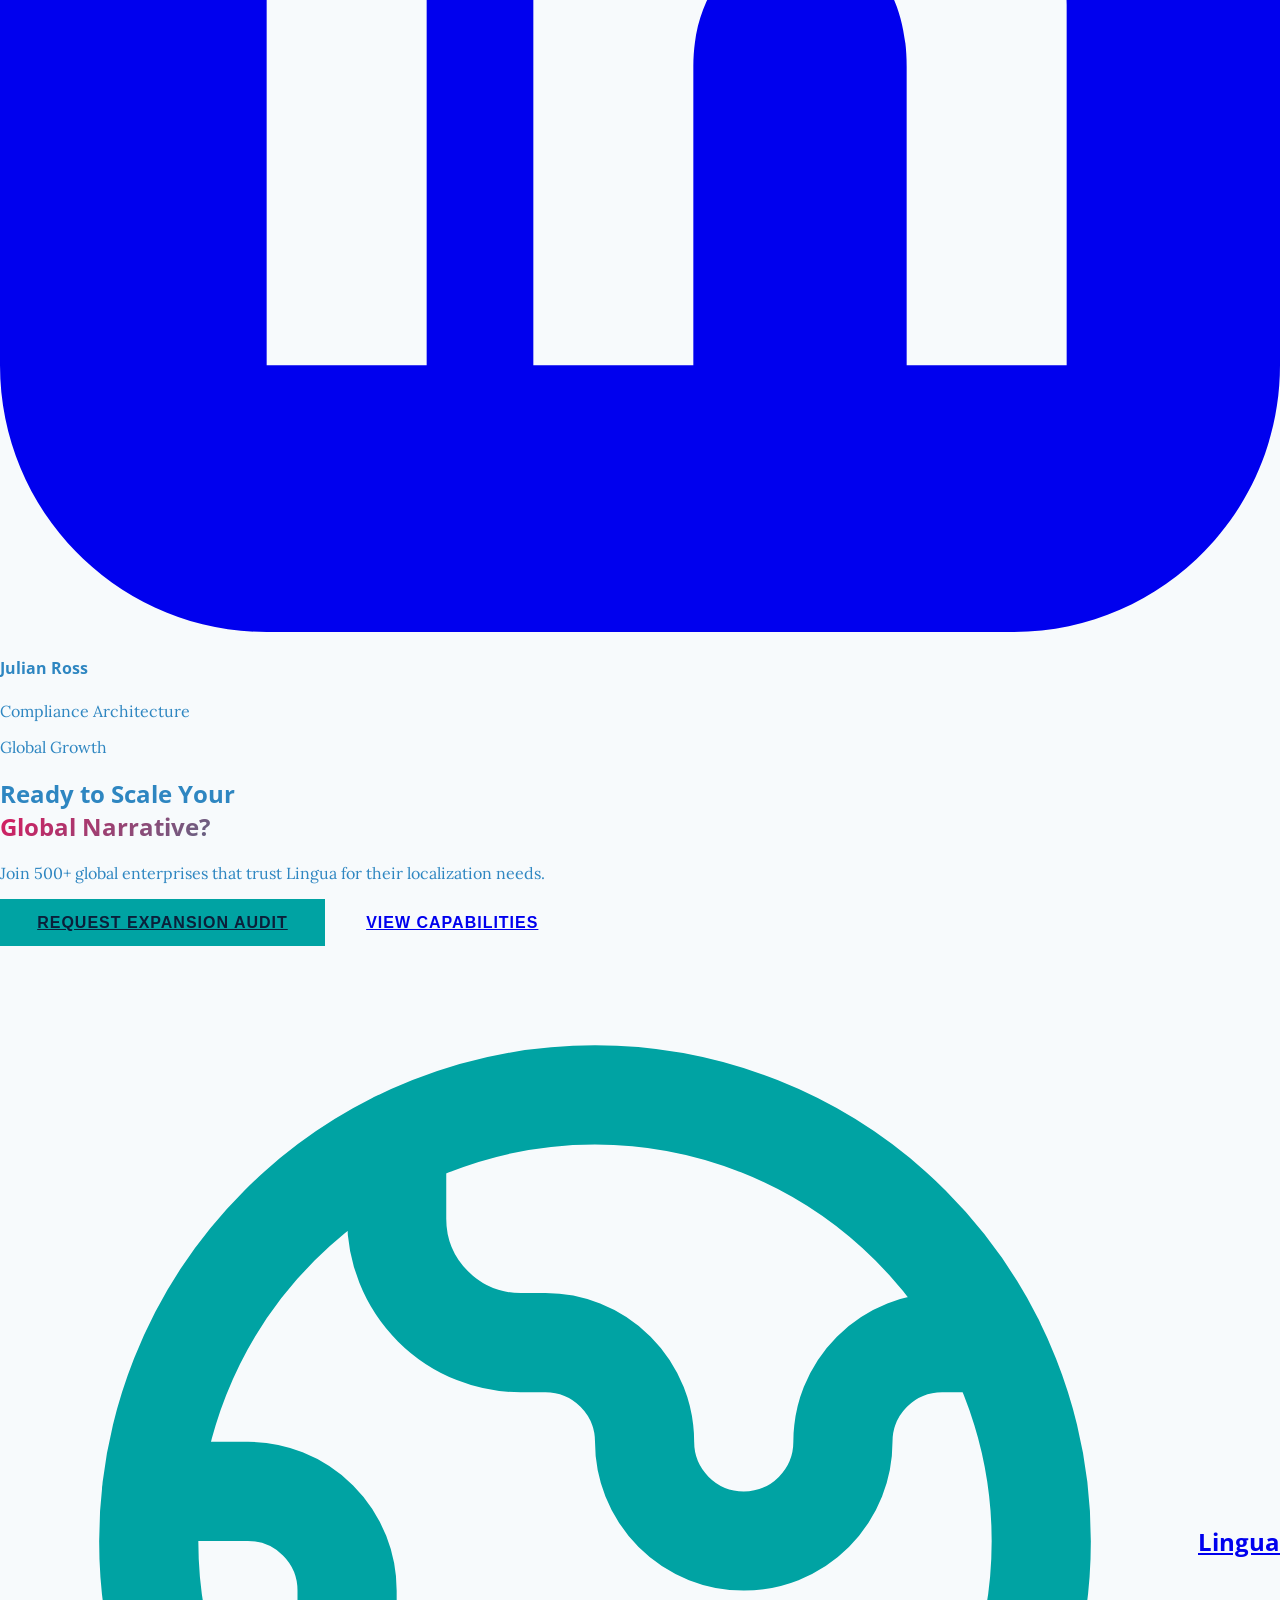
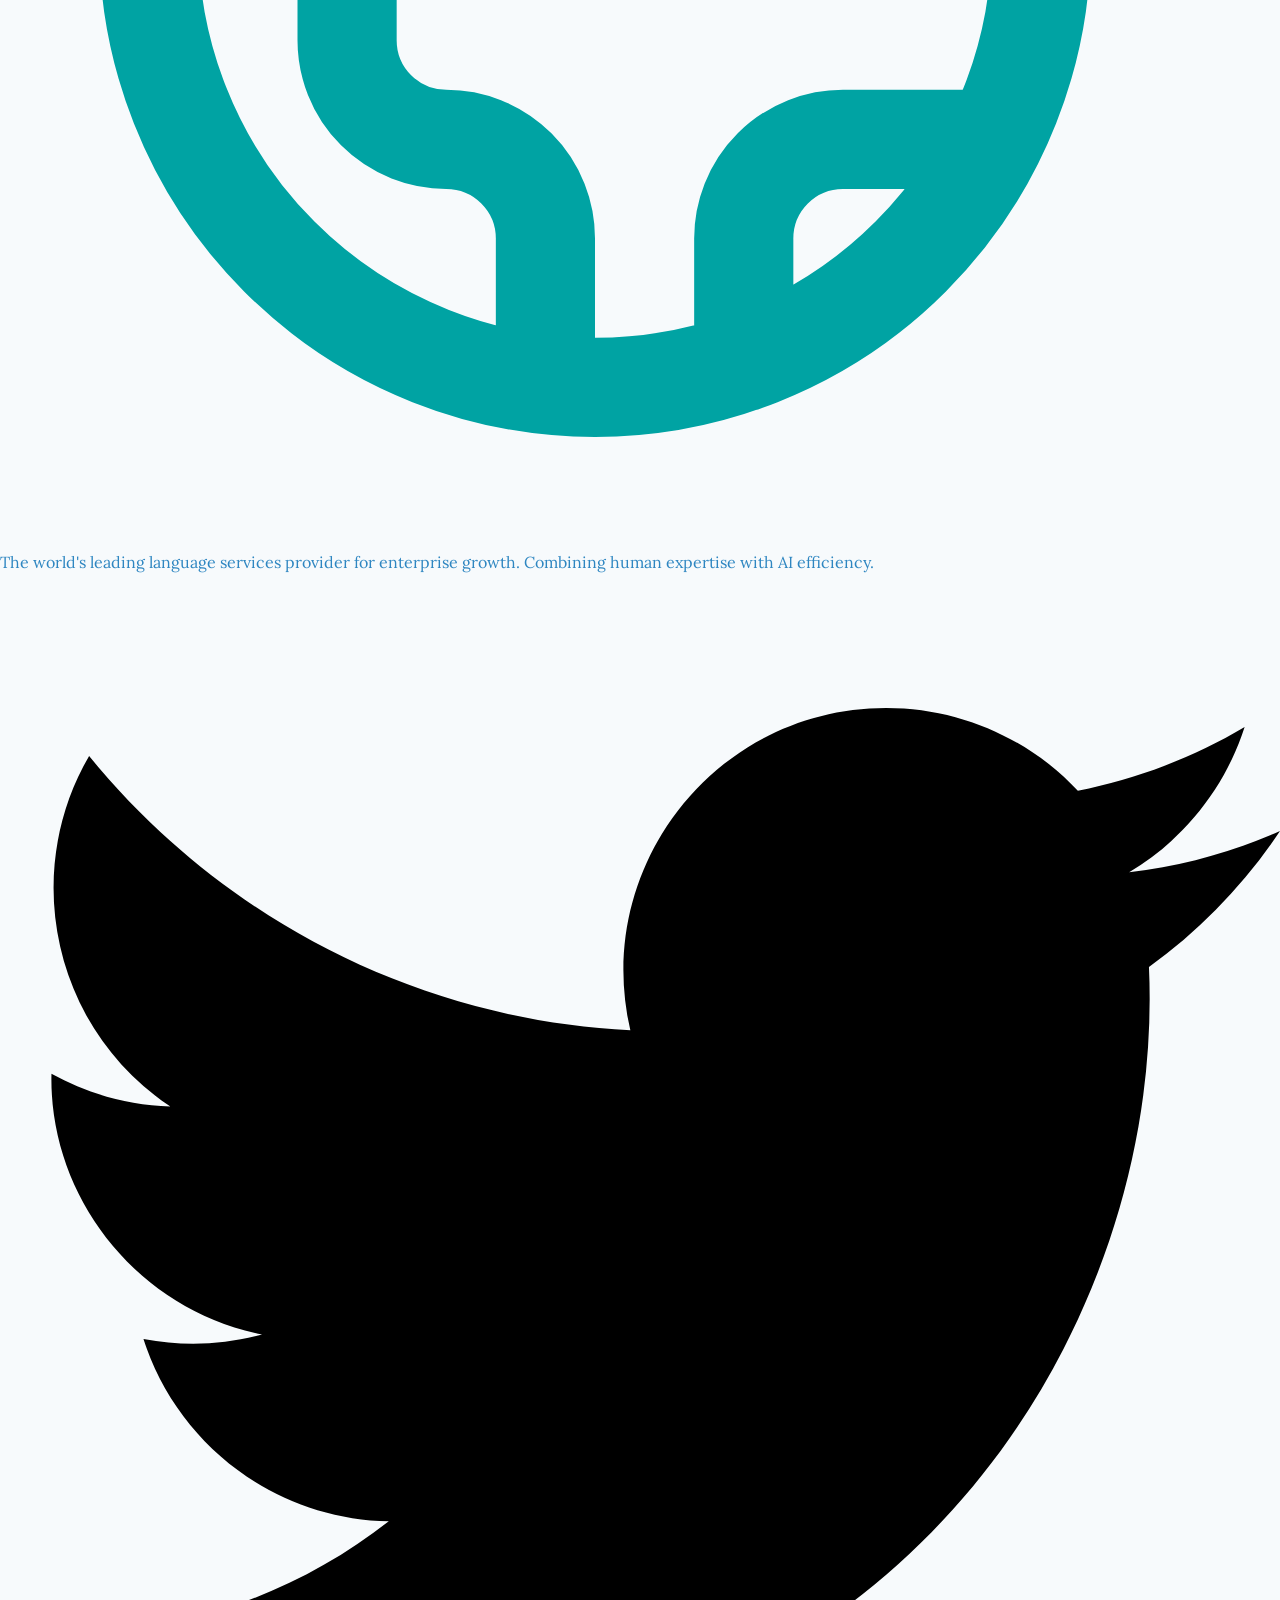
==== commit 60a2d9d7: "Refine design system: solid teal palette, standardized spacing, and fixed header navigation" ====
--- a/about.html
+++ b/about.html
@@ -15,13 +15,13 @@
                     colors: {
                         primary: '#0B1F3A',
                         secondary: '#2E86C1',
-                        accent: '#3df9c6',
+                        accent: '#00A3A3',
                         bgLight: '#F7FAFC',
                         bgDark: '#071521',
                         cardDark: '#0F2A3D',
                         textDark: '#EAF4FF',
-                        'hero-pink': '#f64a91',
-                        'hero-green': '#3df9c6',
+                        'hero-pink': '#D81B60',
+                        'hero-green': '#00A3A3',
                     },
                     fontFamily: {
                         sans: ['Inter', 'sans-serif'],
@@ -51,24 +51,24 @@
             </a>
             <nav class="hidden xl:flex items-center gap-8">
                 <a href="index.html"
-                    class="font-medium text-primary dark:text-textDark hover:text-secondary transition-colors">Home</a>
+                    class="font-semibold text-secondary/80 dark:text-white/80 hover:text-primary transition-colors">Home</a>
                 <a href="home-2.html"
-                    class="font-medium text-primary dark:text-textDark hover:text-secondary transition-colors">SaaS</a>
-                <a href="about.html" class="font-medium text-secondary hover:text-secondary transition-colors">About</a>
+                    class="font-semibold text-secondary/80 dark:text-white/80 hover:text-primary transition-colors">SaaS</a>
+                <a href="about.html" class="font-semibold text-primary hover:text-primary transition-colors">About</a>
                 <a href="services.html"
-                    class="font-medium text-primary dark:text-textDark hover:text-secondary transition-colors">Services</a>
+                    class="font-semibold text-secondary/80 dark:text-white/80 hover:text-primary transition-colors">Services</a>
                 <a href="blog.html"
-                    class="font-medium text-primary dark:text-textDark hover:text-secondary transition-colors">Blog</a>
+                    class="font-semibold text-secondary/80 dark:text-white/80 hover:text-primary transition-colors">Blog</a>
                 <a href="booking.html"
-                    class="font-medium text-primary dark:text-textDark hover:text-secondary transition-colors">Booking</a>
+                    class="font-semibold text-secondary/80 dark:text-white/80 hover:text-primary transition-colors">Booking</a>
                 <a href="dashboard.html"
-                    class="px-4 py-2 border border-secondary text-secondary rounded-full font-semibold hover:bg-secondary hover:text-white transition-all">Dashboard</a>
+                    class="px-5 py-2 border-2 border-primary/50 text-primary dark:text-primary rounded-lg font-bold hover:bg-primary hover:text-white transition-all">Dashboard</a>
                 <div class="flex items-center gap-4 border-l border-gray-200 dark:border-gray-700 pl-6 ml-4">
                     <a href="login.html"
-                        class="px-4 py-2 border border-secondary text-secondary rounded-full font-semibold hover:bg-secondary hover:text-white transition-all">Login</a>
+                        class="px-5 py-2 border-2 border-primary/50 text-primary dark:text-primary rounded-lg font-bold hover:bg-primary hover:text-white transition-all">Login</a>
                     <button type="button" data-rtl-toggle
-                        class="p-2 border border-secondary text-secondary rounded-lg font-semibold hover:bg-secondary hover:text-white transition-all w-10 h-10 flex items-center justify-center">RTL</button>
-                    <button id="theme-toggle" class="theme-toggle-btn text-primary dark:text-textDark"
+                        class="p-2 border border-primary text-primary rounded-lg font-semibold hover:bg-primary hover:text-white transition-all w-10 h-10 flex items-center justify-center rtl:bg-primary rtl:text-white">RTL</button>
+                    <button id="theme-toggle" class="theme-toggle-btn text-secondary dark:text-white"
                         aria-label="Toggle Theme">
                         <span id="theme-toggle-icon"></span>
                     </button>
@@ -122,14 +122,14 @@
                 <a href="login.html"
                     class="px-6 py-4 border-2 border-secondary/20 text-secondary dark:text-secondary rounded-xl text-center font-bold btn-hover-home">Login</a>
                 <button type="button" data-rtl-toggle
-                    class="p-2 border-2 border-secondary/20 text-secondary dark:text-secondary rounded-xl text-center font-bold btn-hover-home w-10 h-10 flex items-center justify-center">RTL</button>
+                    class="px-6 py-4 border-2 border-secondary/20 text-secondary dark:text-secondary rounded-xl text-center font-bold btn-hover-home flex items-center justify-center rtl:bg-secondary rtl:text-white">RTL</button>
             </div>
         </nav>
     </aside>
 
     <main>
         <!-- Section 1: The Asymmetric Vision (Hero) -->
-        <section class="relative min-height-[90vh] bg-bgDark py-32 overflow-hidden flex items-center">
+        <section class="relative min-height-[90vh] bg-bgDark py-20 overflow-hidden flex items-center">
             <!-- Decorative Background Animation -->
             <div class="absolute inset-0 z-0">
                 <div
@@ -179,7 +179,7 @@
         </section>
 
         <!-- Section 2: Core DNA (Values Grid with Hover Expansion) -->
-        <section id="dna" class="py-32 bg-white dark:bg-bgDark transition-colors">
+        <section id="dna" class="py-20 bg-white dark:bg-bgDark transition-colors">
             <div class="container mx-auto px-6 md:px-12">
                 <div class="text-center max-w-2xl mx-auto mb-24" data-animate="fade-up">
                     <h2 class="text-4xl lg:text-6xl font-black font-heading text-primary dark:text-white mb-6">The <span
@@ -253,7 +253,7 @@
         </section>
 
         <!-- Section 3: The Expanding Impact (Counters & Scale) -->
-        <section class="py-32 bg-primary relative overflow-hidden">
+        <section class="py-20 bg-primary relative overflow-hidden">
             <div
                 class="absolute inset-0 z-0 bg-[url('https://www.transparenttextures.com/patterns/cubes.png')] opacity-10">
             </div>
@@ -311,7 +311,7 @@
         </section>
 
         <!-- Section 4: Leading Minds (Interactive Team Layout) -->
-        <section class="py-32 bg-gray-50 dark:bg-bgDark overflow-hidden">
+        <section class="py-20 bg-gray-50 dark:bg-bgDark overflow-hidden">
             <div class="container mx-auto px-6 md:px-12">
                 <div class="text-center max-w-4xl mx-auto mb-24" data-animate="fade-up">
                     <span
@@ -337,7 +337,7 @@
                             </div>
                             <div
                                 class="absolute inset-x-0 bottom-0 p-8 transform translate-y-full group-hover:translate-y-0 transition-transform">
-                                <p class="text-[#3df9c6] font-bold text-sm tracking-widest uppercase mb-2">CEO & Founder
+                                <p class="text-[#00A3A3] font-bold text-sm tracking-widest uppercase mb-2">CEO & Founder
                                 </p>
                                 <div class="flex gap-4">
                                     <a href="#"
@@ -474,7 +474,7 @@
                 <!-- Brand -->
                 <div>
                     <a href="index.html"
-                        class="brand-logo mb-6 text-secondary dark:text-white flex items-center gap-2 group">
+                        class="brand-logo mb-6 text-black dark:text-white flex items-center gap-2 group">
                         <svg xmlns="http://www.w3.org/2000/svg"
                             class="w-8 h-8 group-hover:rotate-12 transition-transform" fill="none" viewBox="0 0 24 24"
                             stroke="currentColor">
@@ -592,9 +592,12 @@
                 <p class="text-gray-500 dark:text-gray-400 text-sm">© 2026 Lingua. All rights reserved.
                 </p>
                 <div class="flex gap-8 text-sm">
-                    <a href="#" class="text-gray-500 dark:text-gray-400 hover:text-primary dark:hover:text-accent transition-colors">Privacy
+                    <a href="#"
+                        class="text-gray-500 dark:text-gray-400 hover:text-primary dark:hover:text-accent transition-colors">Privacy
                         Policy</a>
-                    <a href="#" class="text-gray-500 dark:text-gray-400 hover:text-primary dark:hover:text-accent transition-colors">Terms of
+                    <a href="#"
+                        class="text-gray-500 dark:text-gray-400 hover:text-primary dark:hover:text-accent transition-colors">Terms
+                        of
                         Service</a>
                 </div>
             </div>
--- a/assets/css/style.css
+++ b/assets/css/style.css
@@ -12,12 +12,12 @@
     /* Cyber Blue - Primary */
     --secondary: #0B1F3A;
     /* Dark Navy - Secondary */
-    --accent: #3df9c6;
-    /* Neon Green - Accent */
+    --accent: #00A3A3;
+    /* Solid Teal - Accent */
 
     /* Hero Accents */
-    --hero-pink: #f64a91;
-    --hero-green: #3df9c6;
+    --hero-pink: #D81B60;
+    --hero-green: #00A3A3;
 
     /* Light Mode Tinted */
     --bg-light: #F7FAFC;
@@ -27,7 +27,7 @@
     /* Dark Mode Deepened */
     --bg-dark: #071521;
     --card-dark: #0F2A3D;
-    --text-dark: #3df9c6;
+    --text-dark: #EAF4FF;
 
     /* Shared Typography */
     --font-heading: 'Open Sans', sans-serif;
@@ -314,18 +314,18 @@
 .btn-accent:hover,
 .btn-brand-global:hover {
     background: var(--accent) !important;
-    color: var(--secondary) !important;
-    transform: translateY(-5px);
-    box-shadow: 0px 0px 15px rgba(61, 249, 198, 0.6), 0px 0px 30px rgba(61, 249, 198, 0.3);
+    color: white !important;
+    transform: translateY(-3px);
+    box-shadow: 0 10px 20px rgba(0, 163, 163, 0.2);
     border-color: var(--accent);
 }
 
 /* Match home page button hover style where needed */
 .btn-hover-home:hover {
     background: var(--accent) !important;
-    color: var(--secondary) !important;
-    transform: translateY(-5px);
-    box-shadow: 0px 0px 15px rgba(61, 249, 198, 0.6), 0px 0px 30px rgba(61, 249, 198, 0.3);
+    color: white !important;
+    transform: translateY(-3px);
+    box-shadow: 0 10px 20px rgba(0, 163, 163, 0.2);
     border-color: var(--accent);
 }
 
@@ -386,11 +386,11 @@
         -webkit-overflow-scrolling: touch;
         touch-action: pan-x;
     }
-    
+
     .overflow-x-auto table {
         min-width: 600px;
     }
-    
+
     /* Prevent page bounce when scrolling table horizontally */
     .overflow-x-auto {
         overscroll-behavior-x: contain;
@@ -1021,7 +1021,7 @@
     width: 12rem;
     height: 0.15rem;
     border-radius: .1rem;
-    background: linear-gradient(to right, white 3%, #f64a91 60%, #3df9c6 90%);
+    background: linear-gradient(to right, white 3%, #D81B60 60%, #00A3A3 90%);
     top: -1rem;
     left: 0;
 }
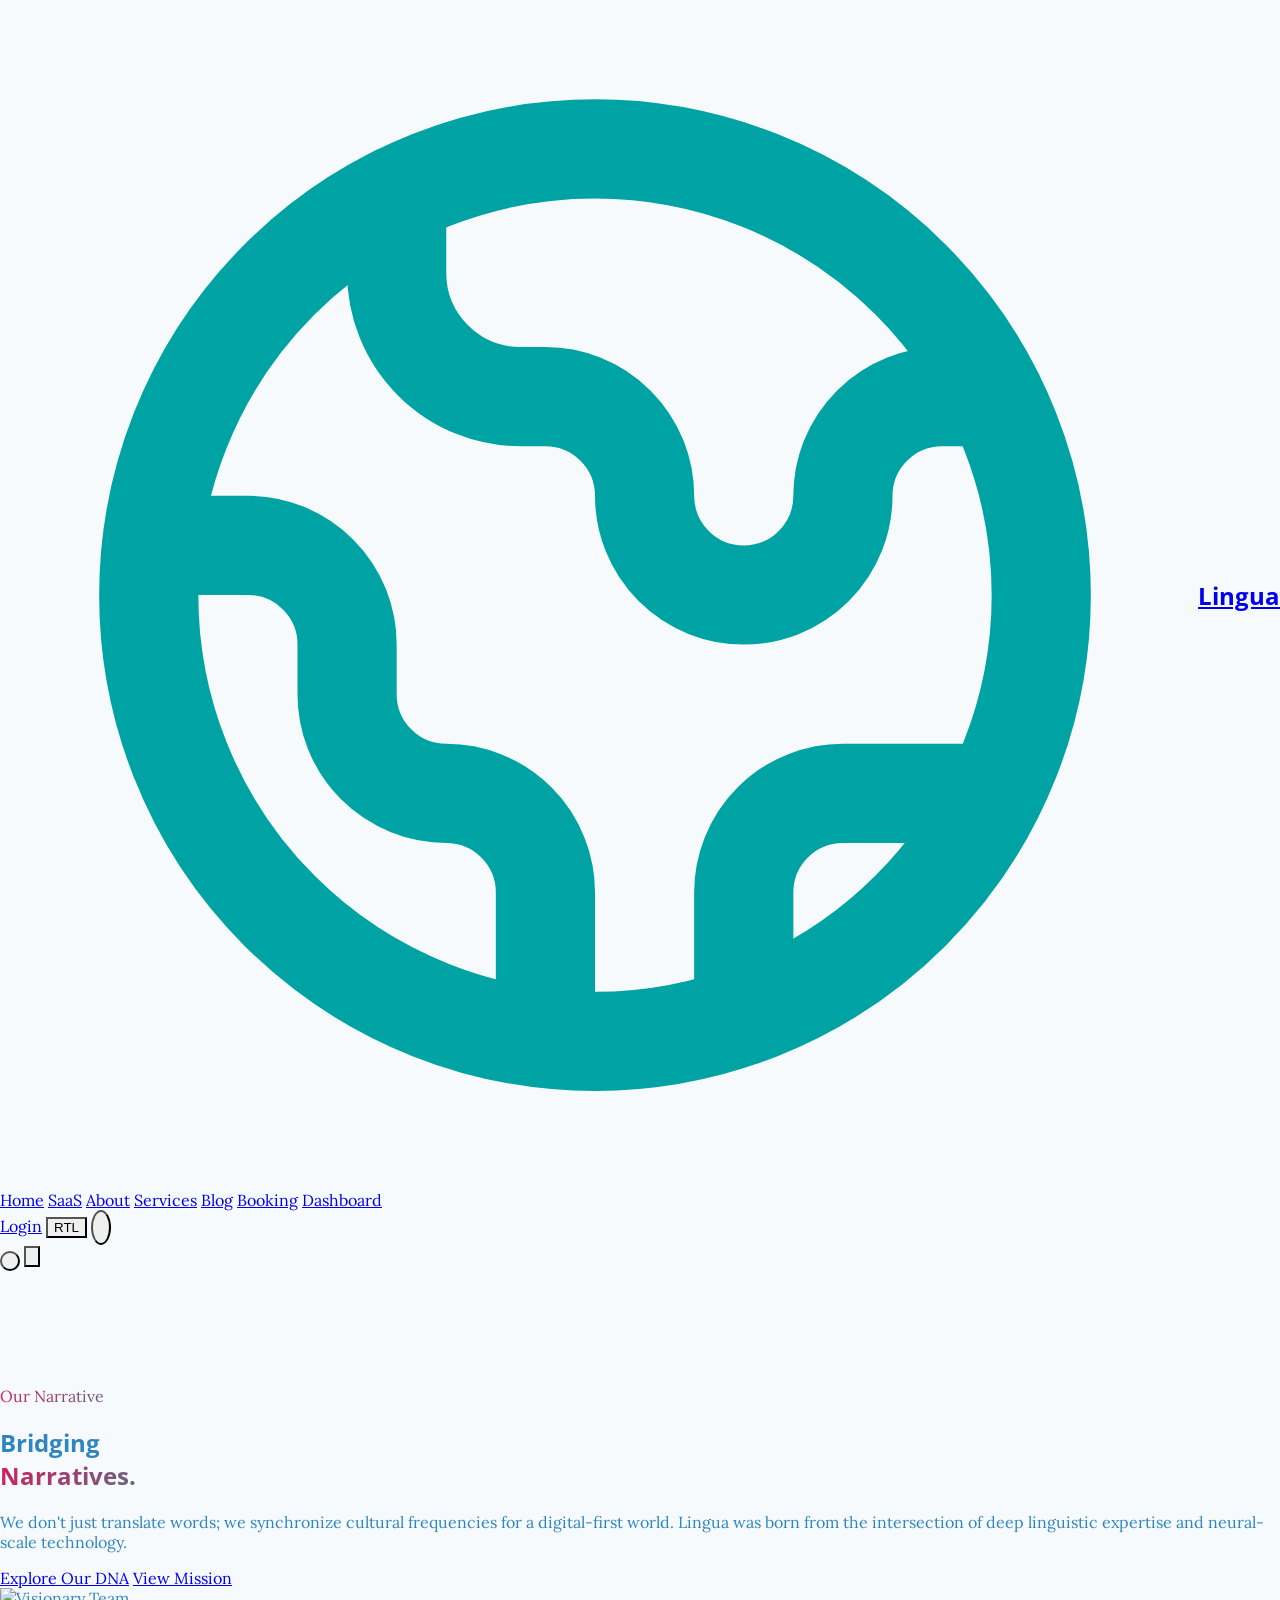
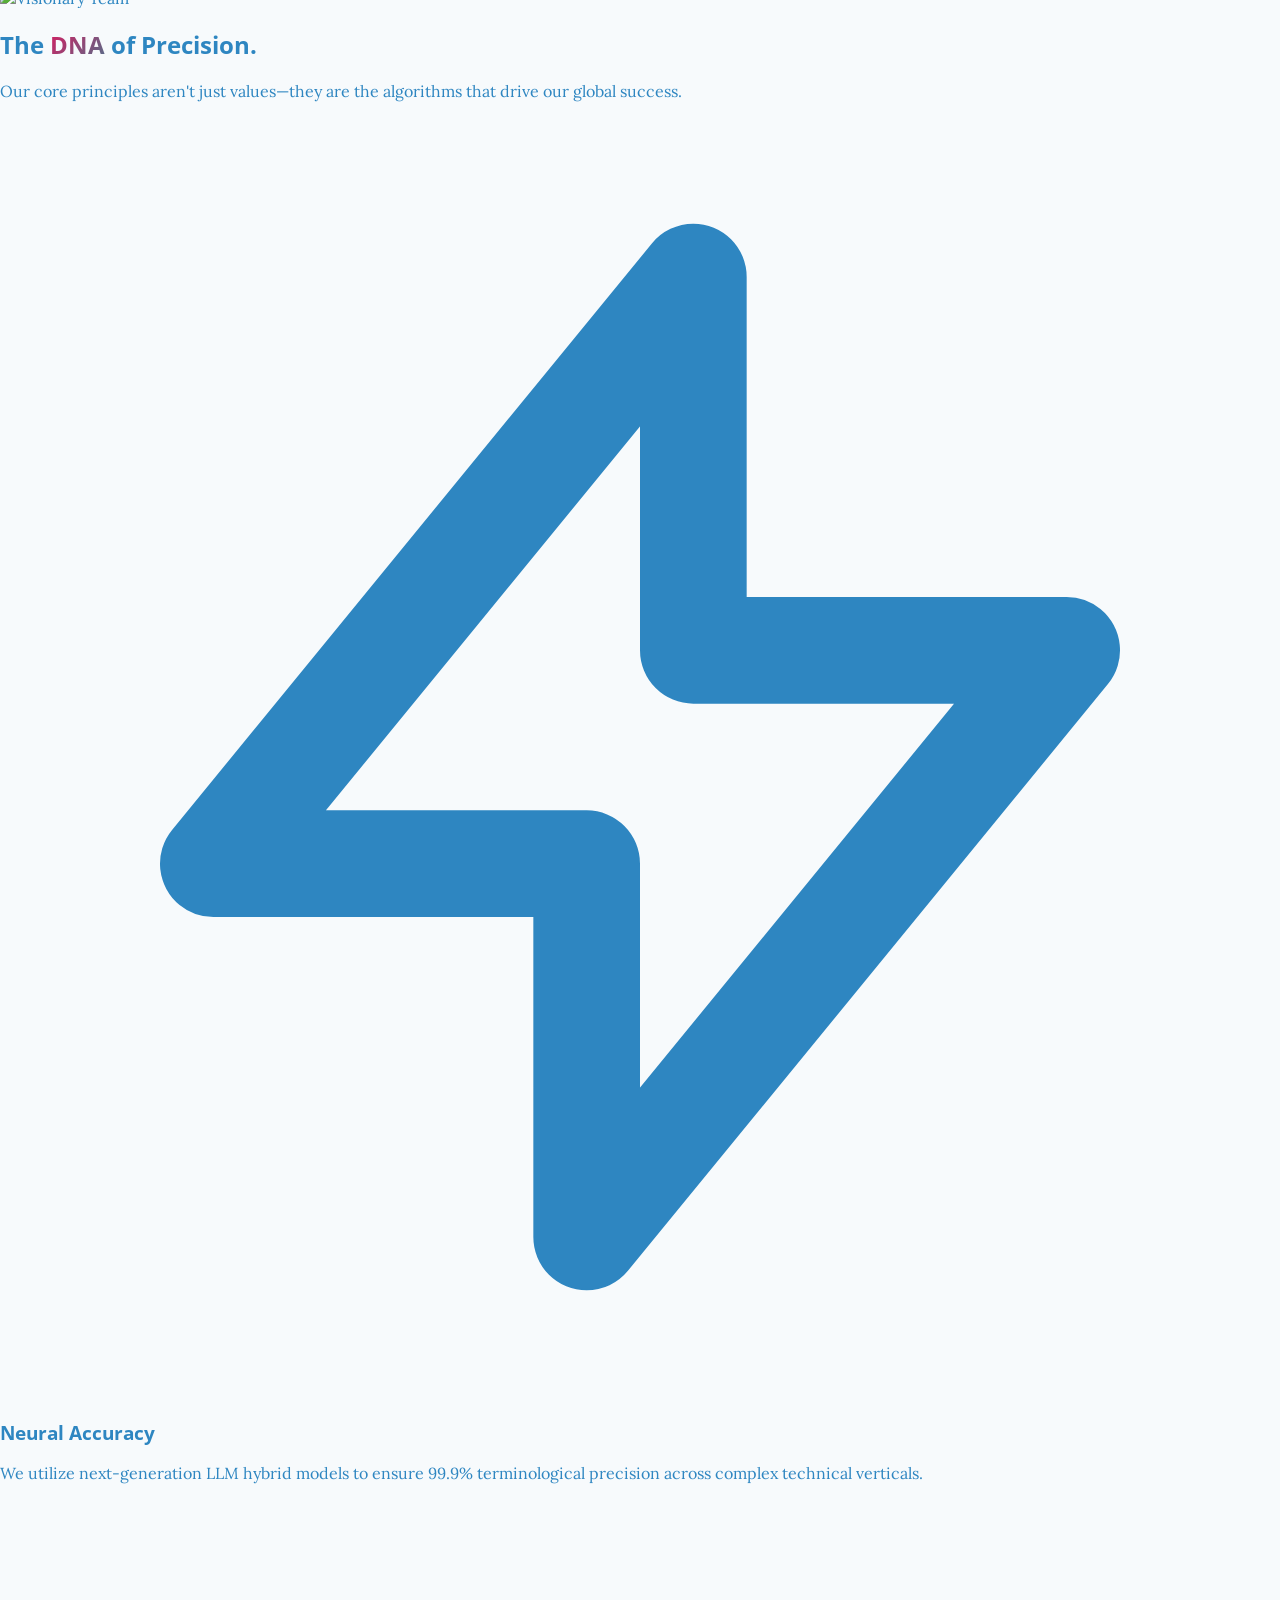
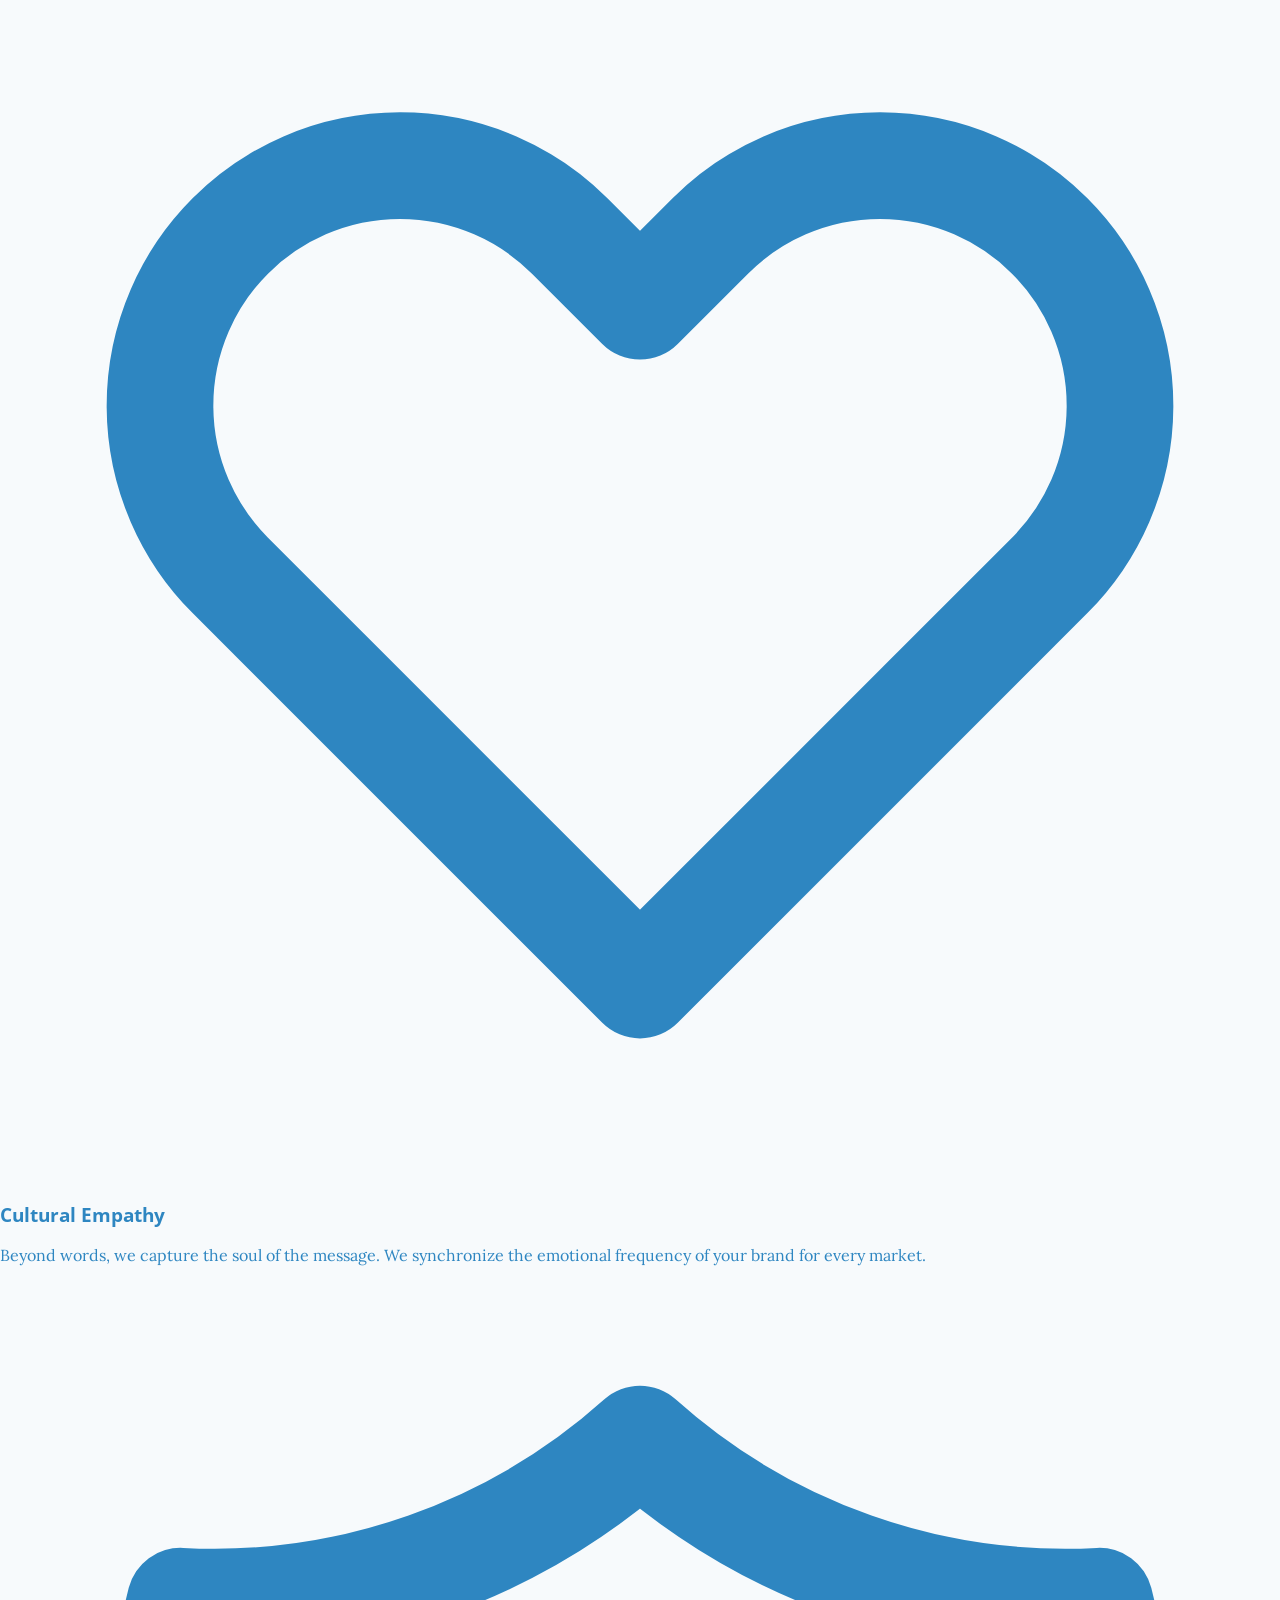
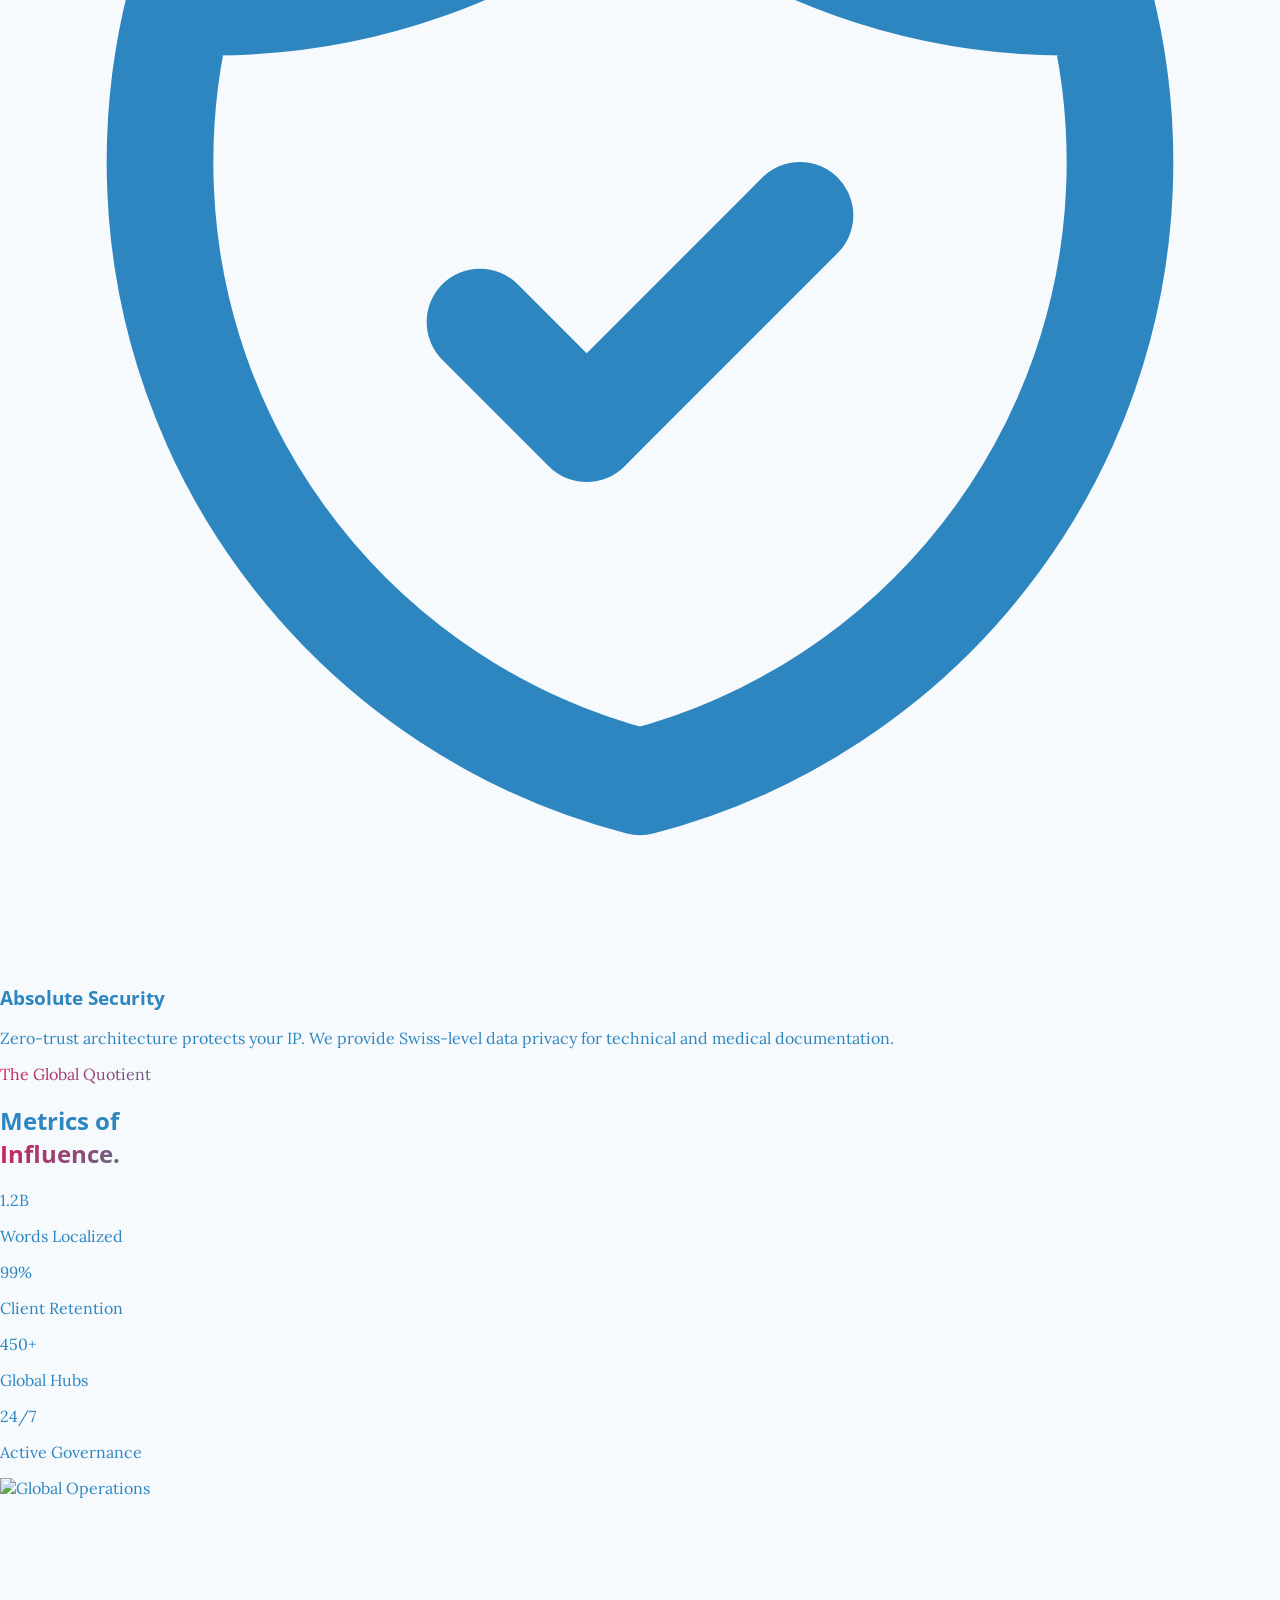
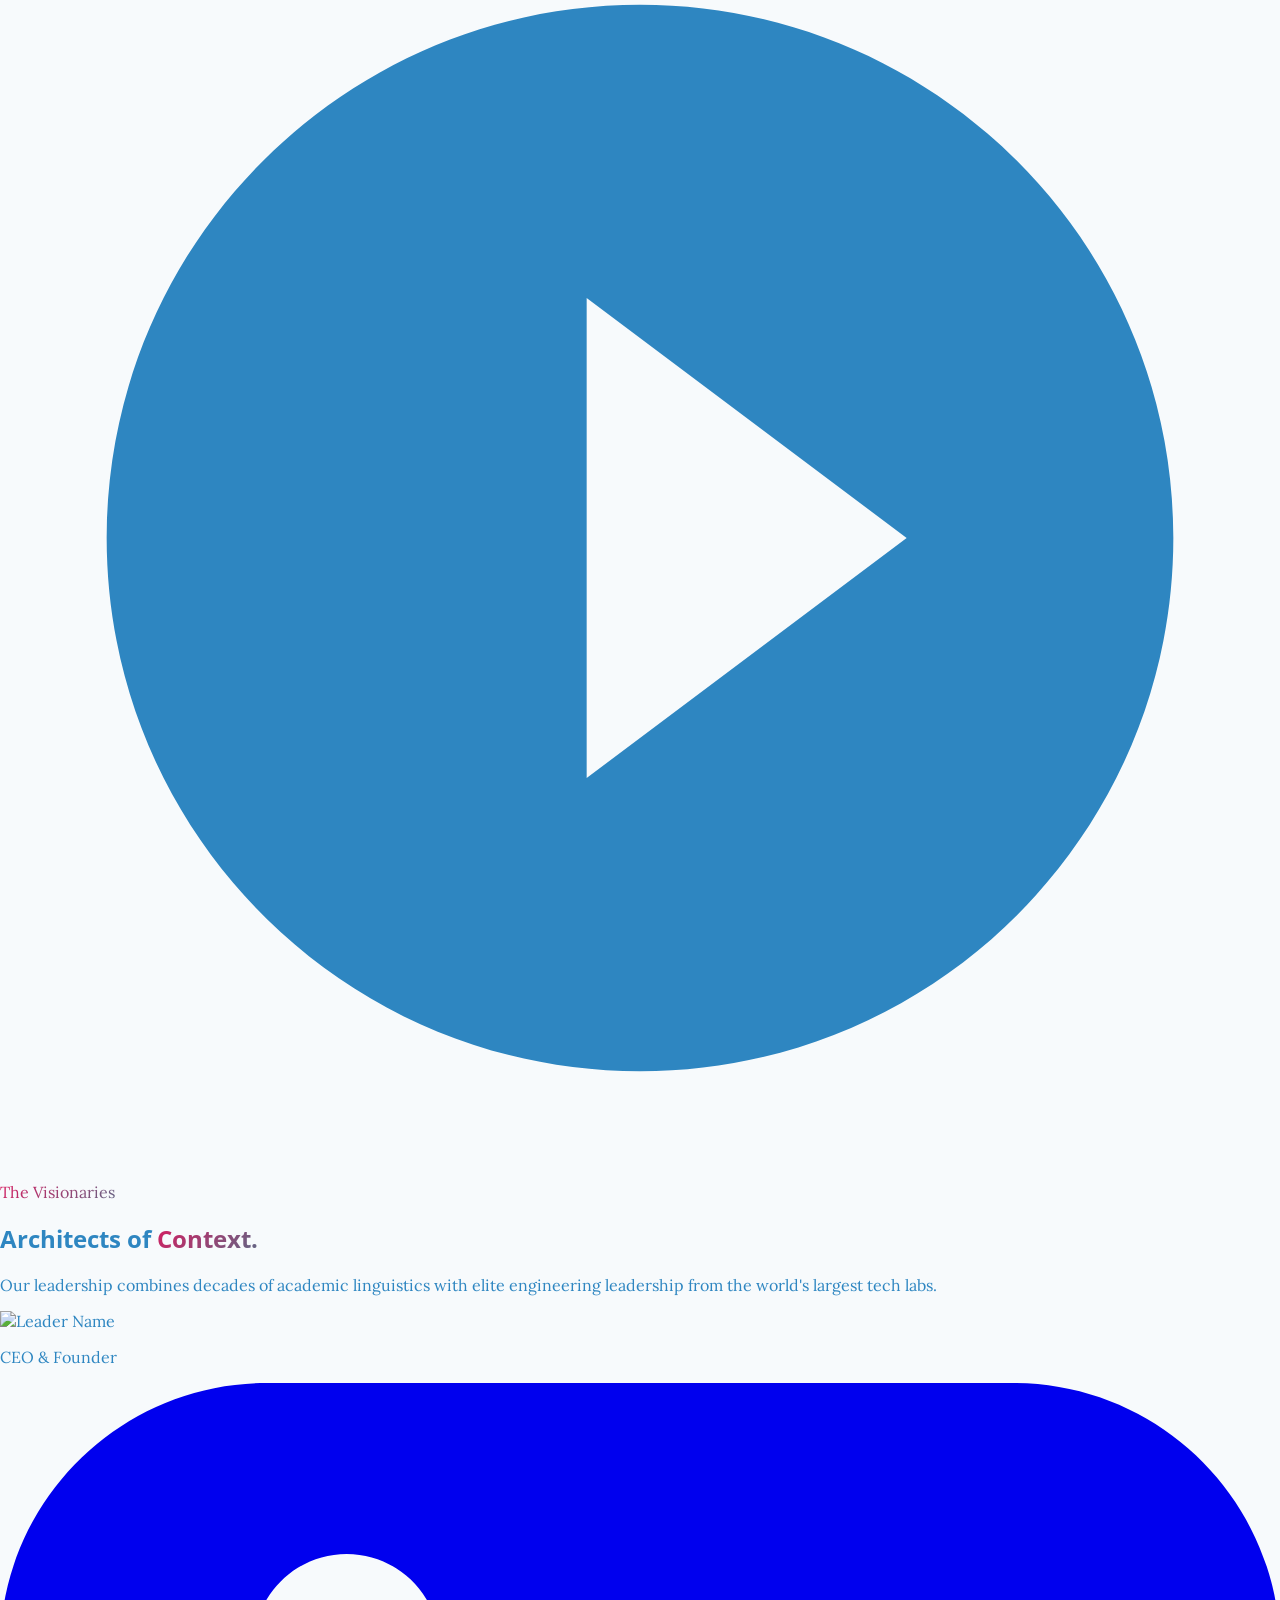
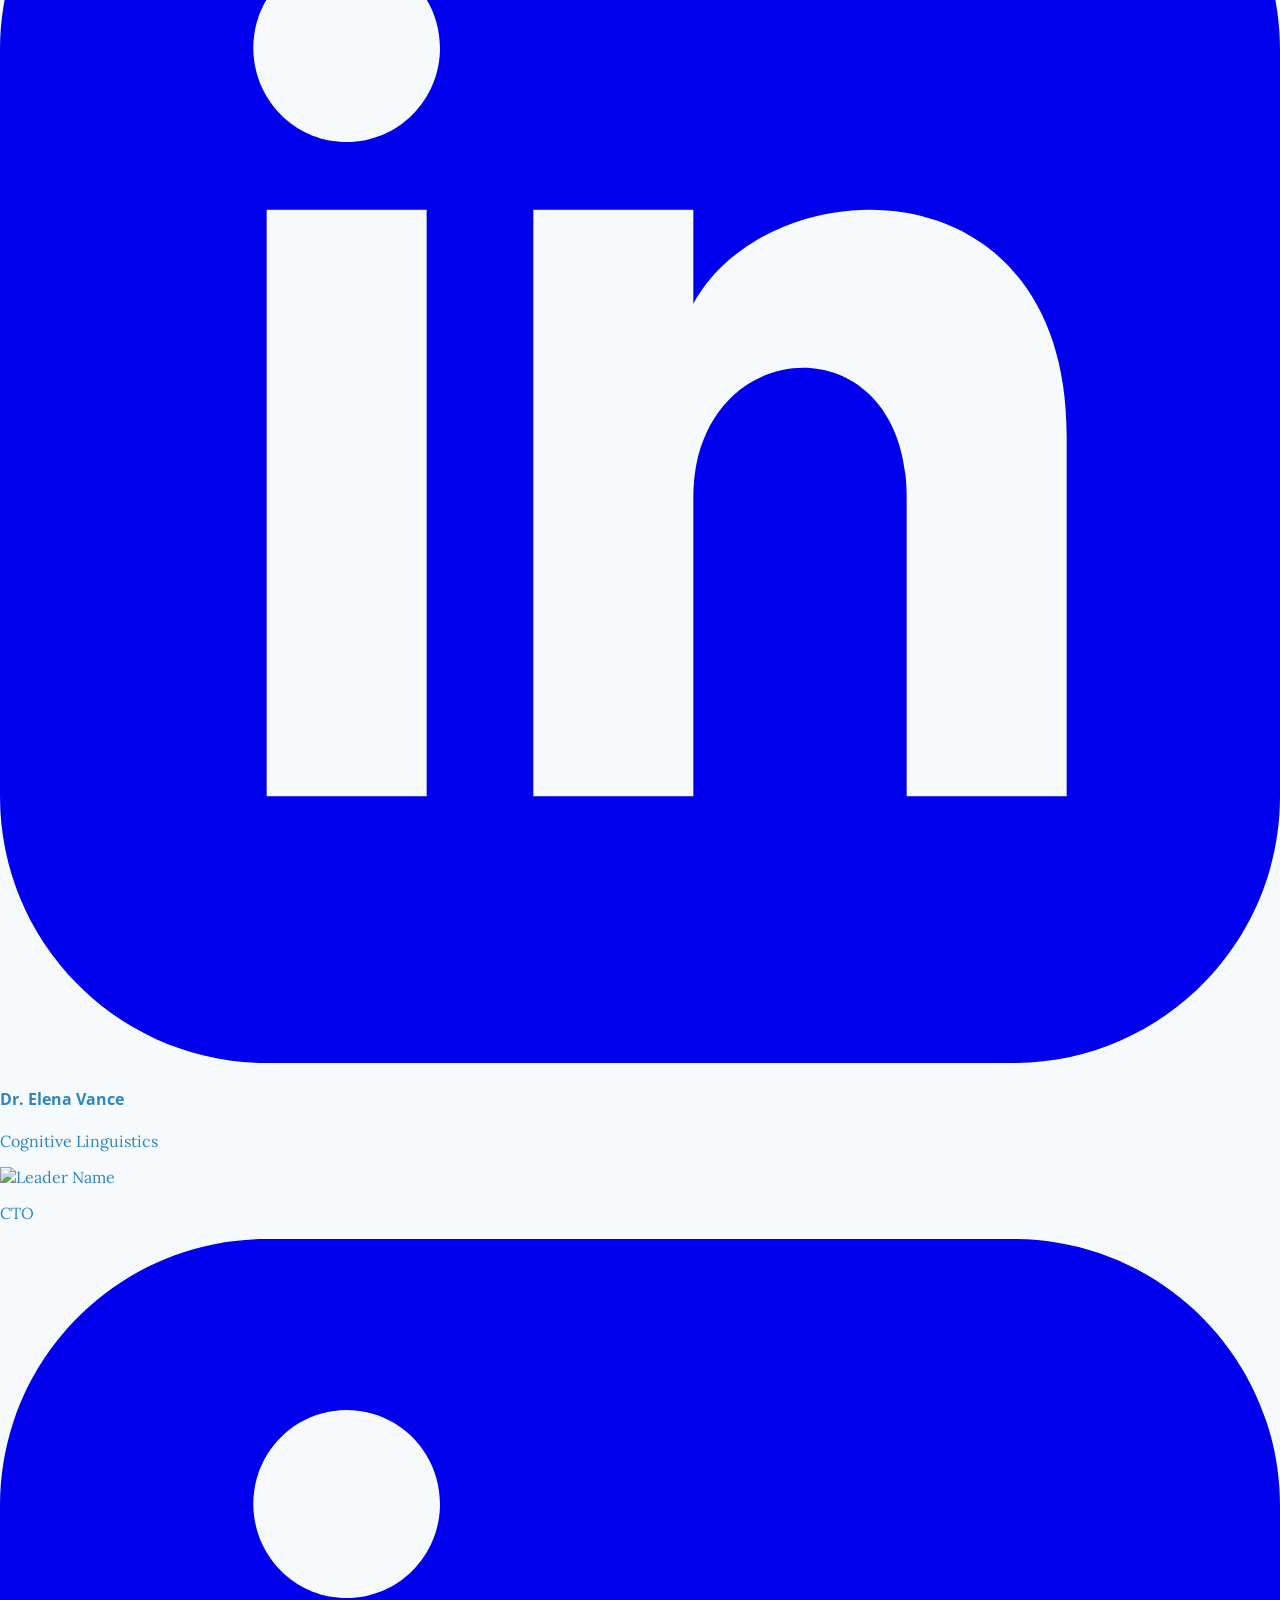
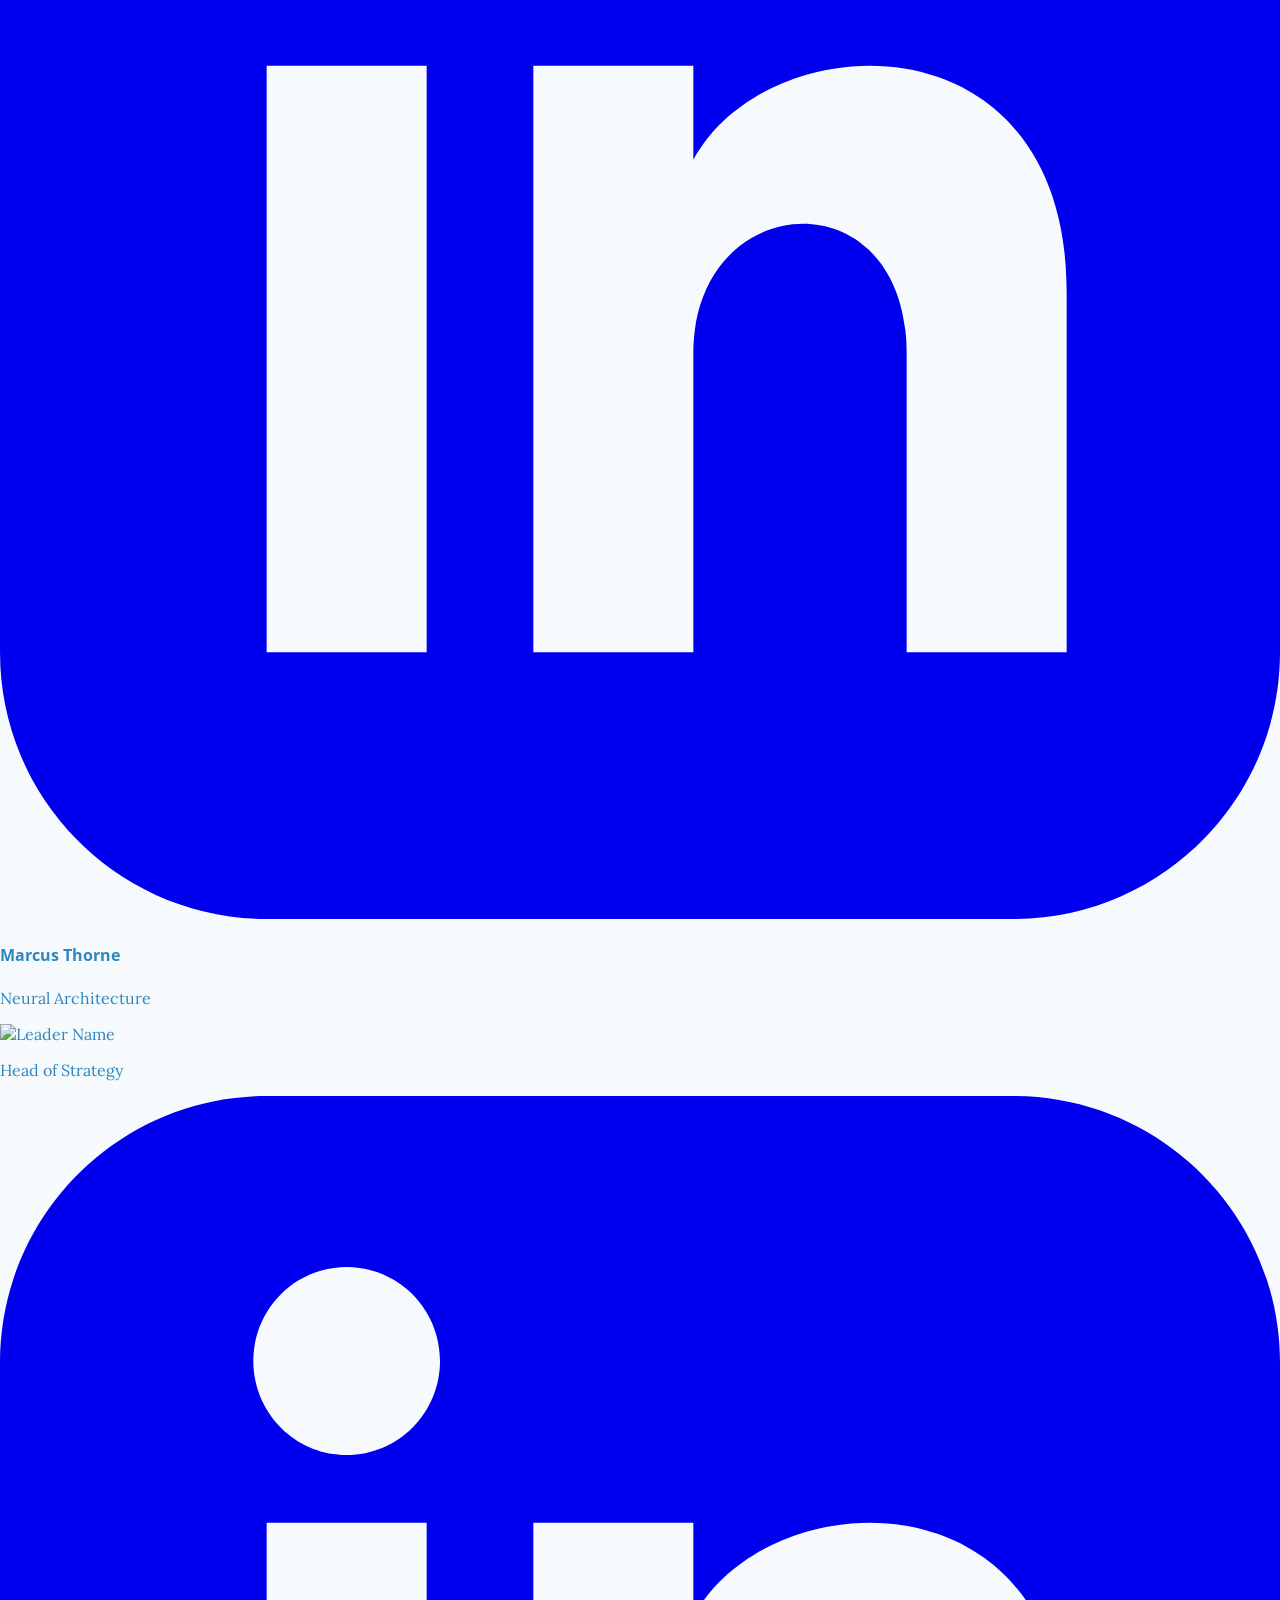
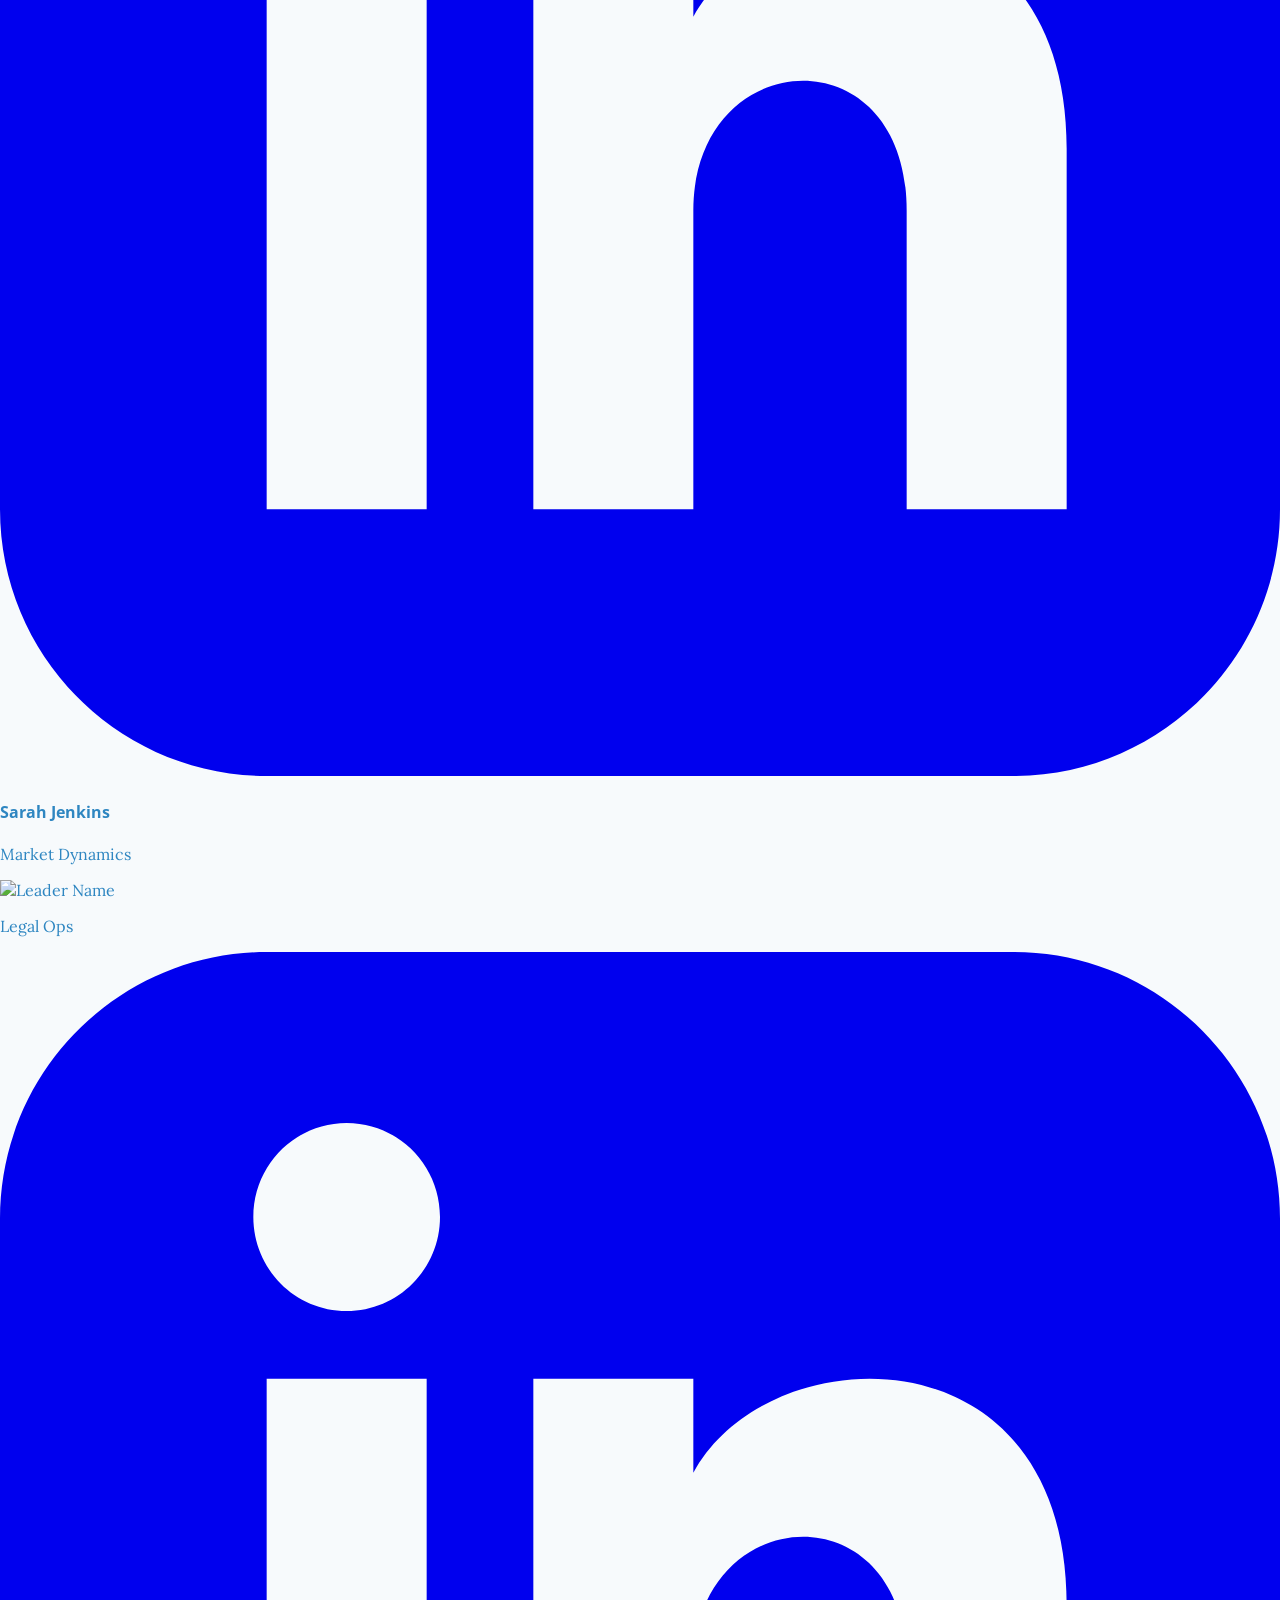
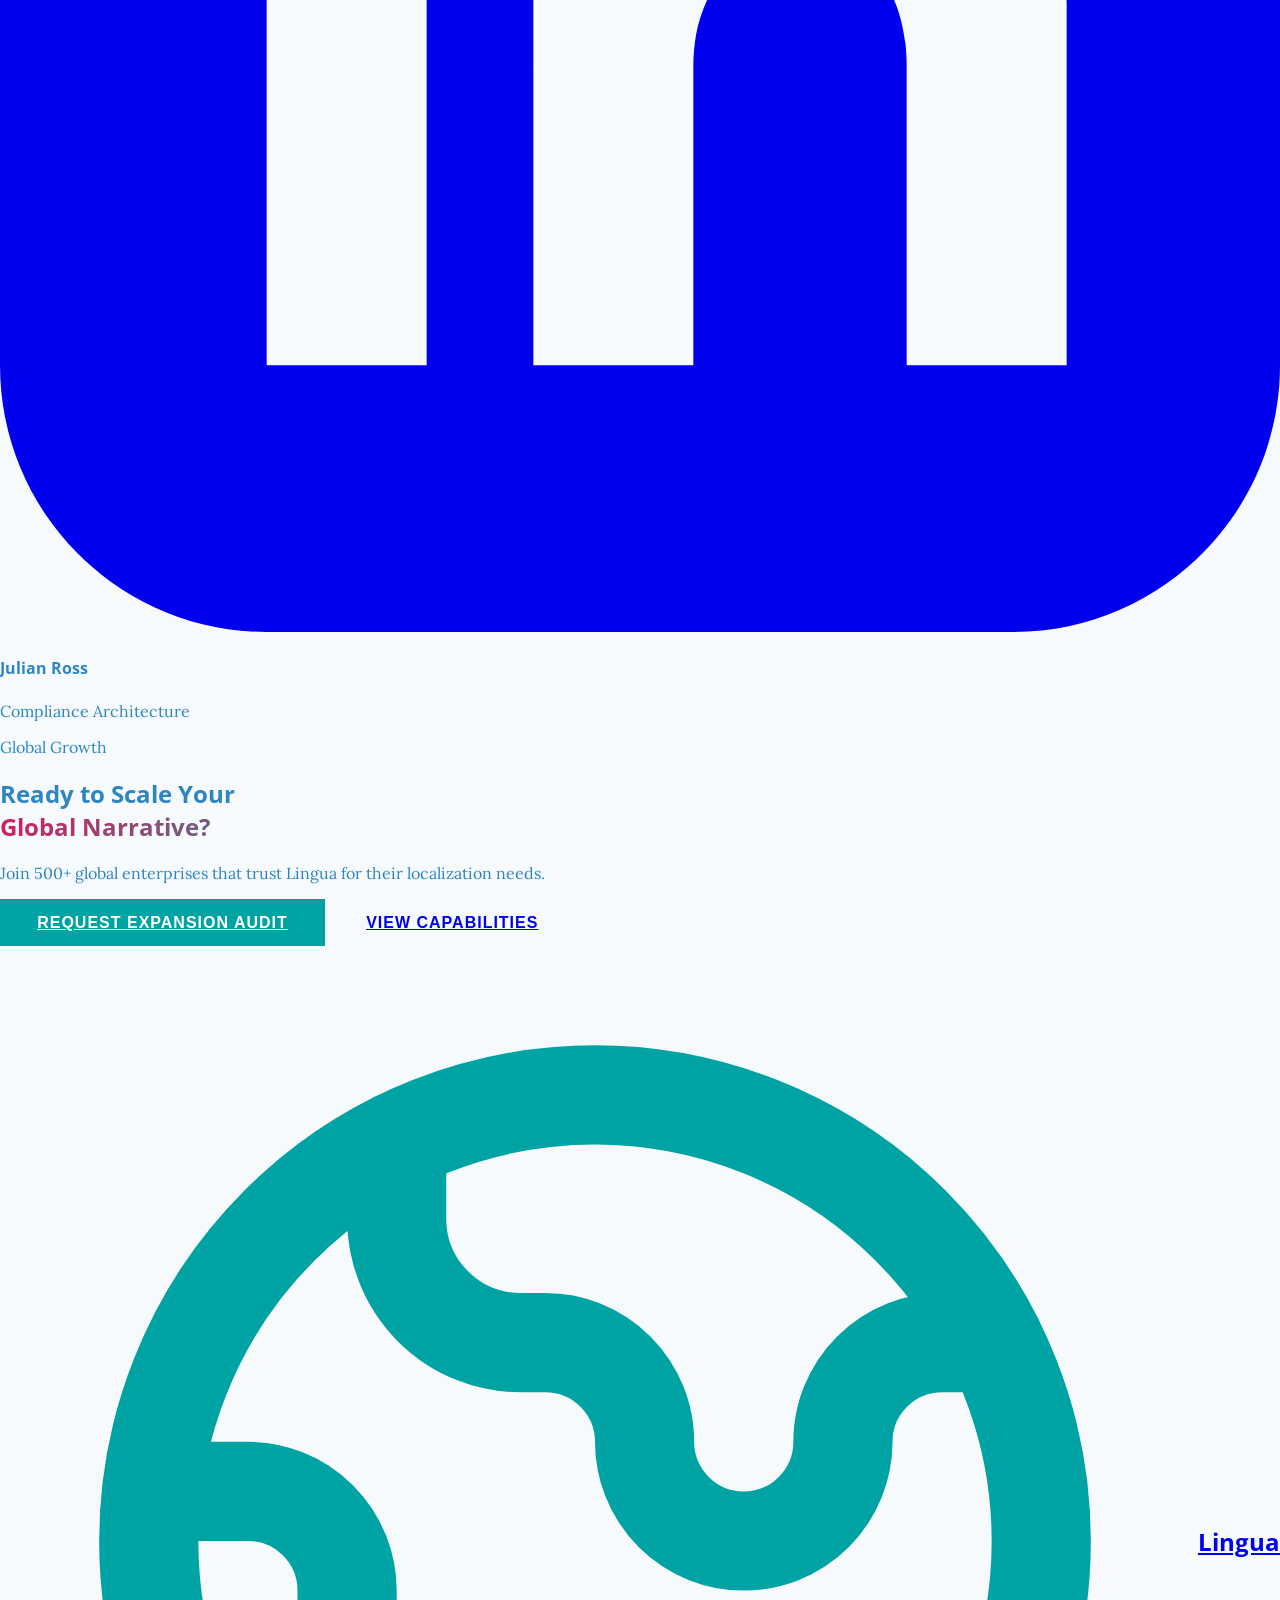
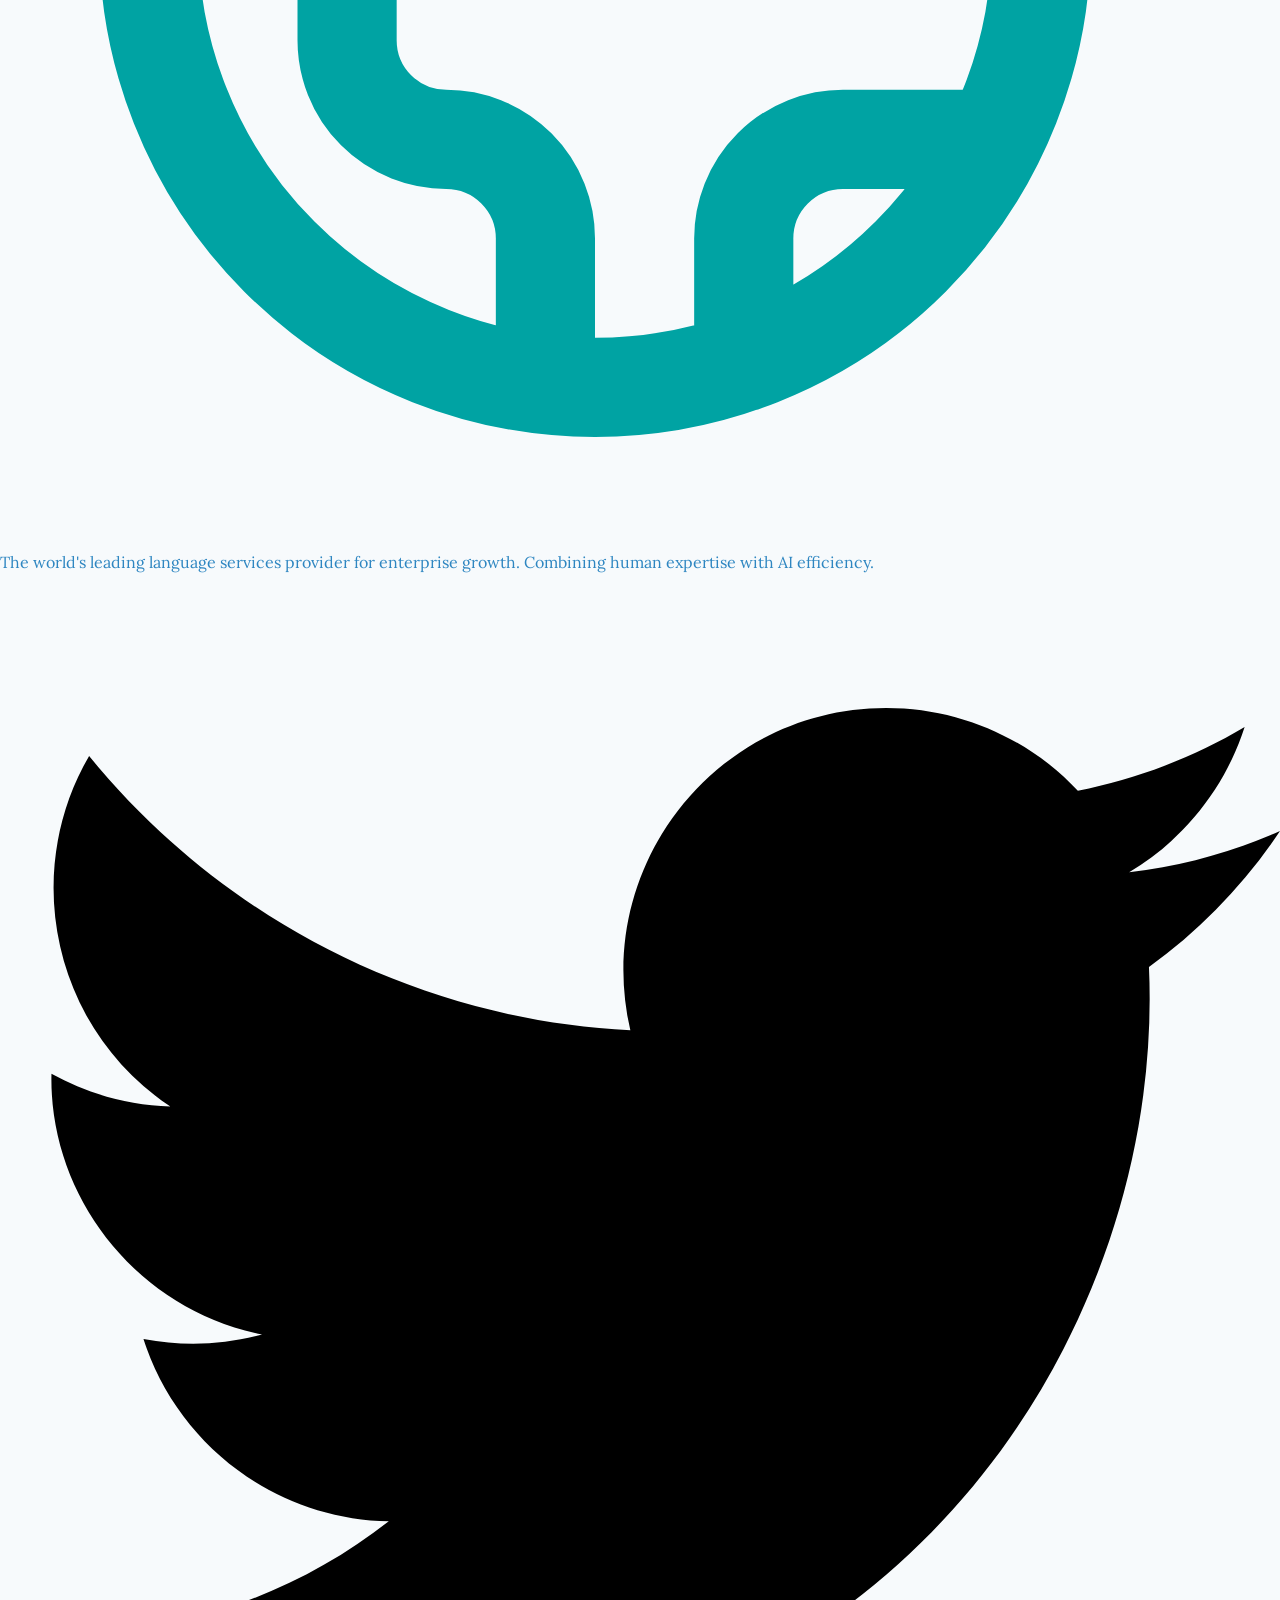
==== commit 5adf6c7e: "UI/UX Refinement: Enhanced login/signup contrast, standardized dashboard branding, and fixed mobile " ====
--- a/about.html
+++ b/about.html
@@ -129,7 +129,7 @@
 
     <main>
         <!-- Section 1: The Asymmetric Vision (Hero) -->
-        <section class="relative min-height-[90vh] bg-bgDark py-20 overflow-hidden flex items-center">
+        <section class="relative min-height-[90vh] bg-bgDark pt-32 pb-20 overflow-hidden flex items-center">
             <!-- Decorative Background Animation -->
             <div class="absolute inset-0 z-0">
                 <div
--- a/assets/css/style.css
+++ b/assets/css/style.css
@@ -305,7 +305,7 @@
 
 .btn-accent {
     background-color: var(--accent);
-    color: var(--secondary);
+    color: white;
     border-color: var(--accent);
 }
 
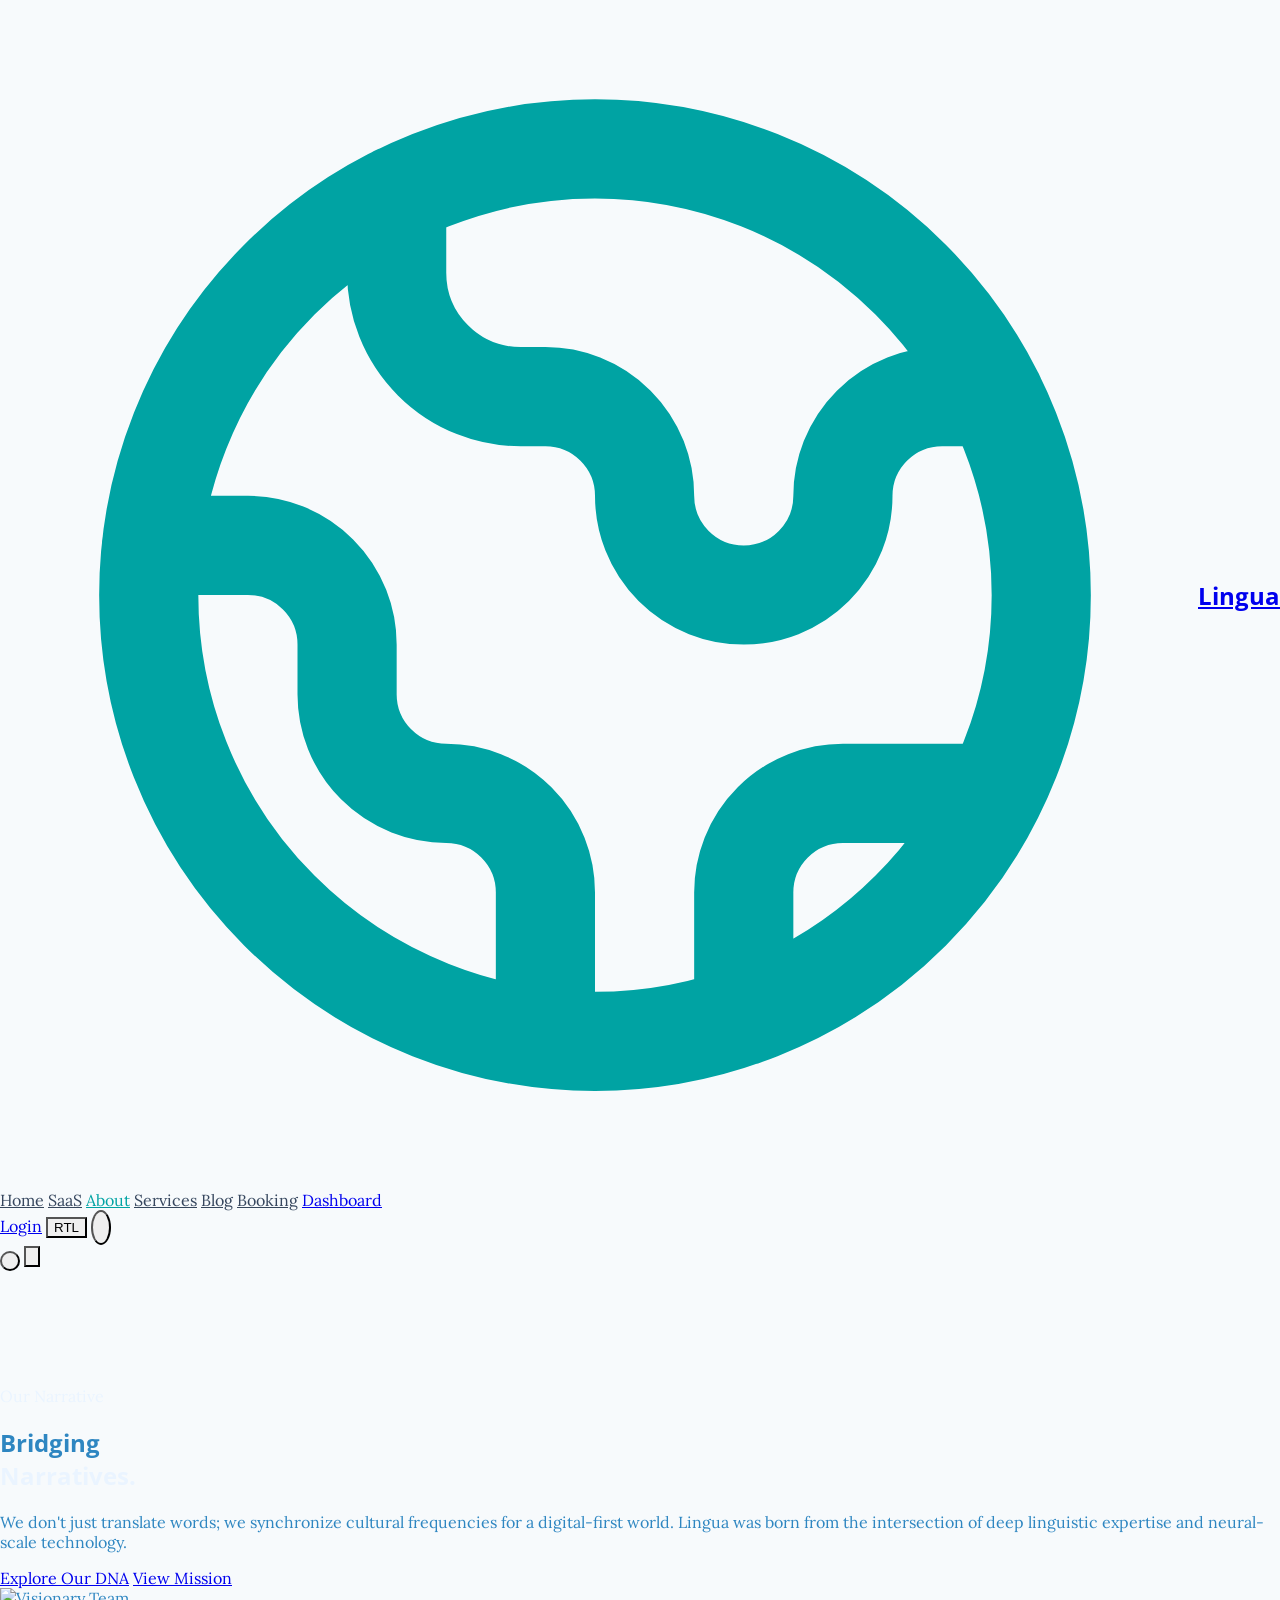
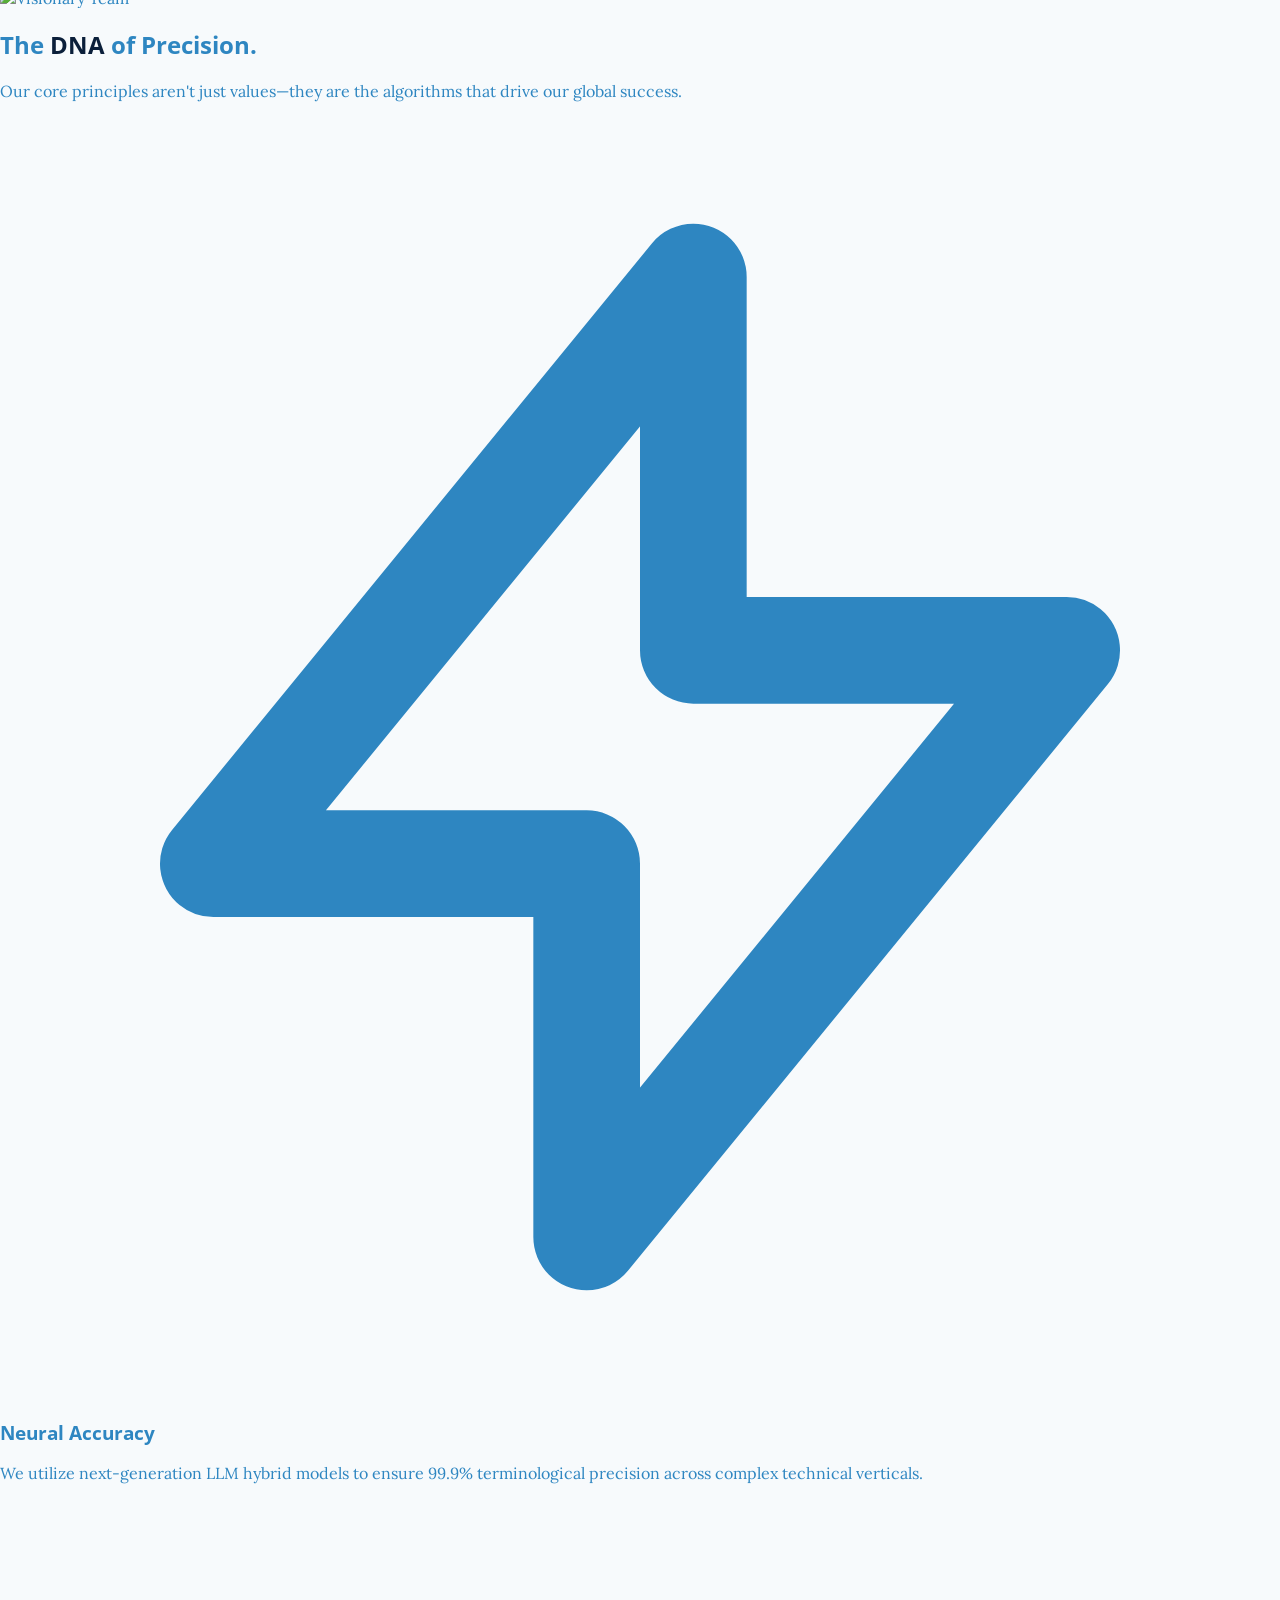
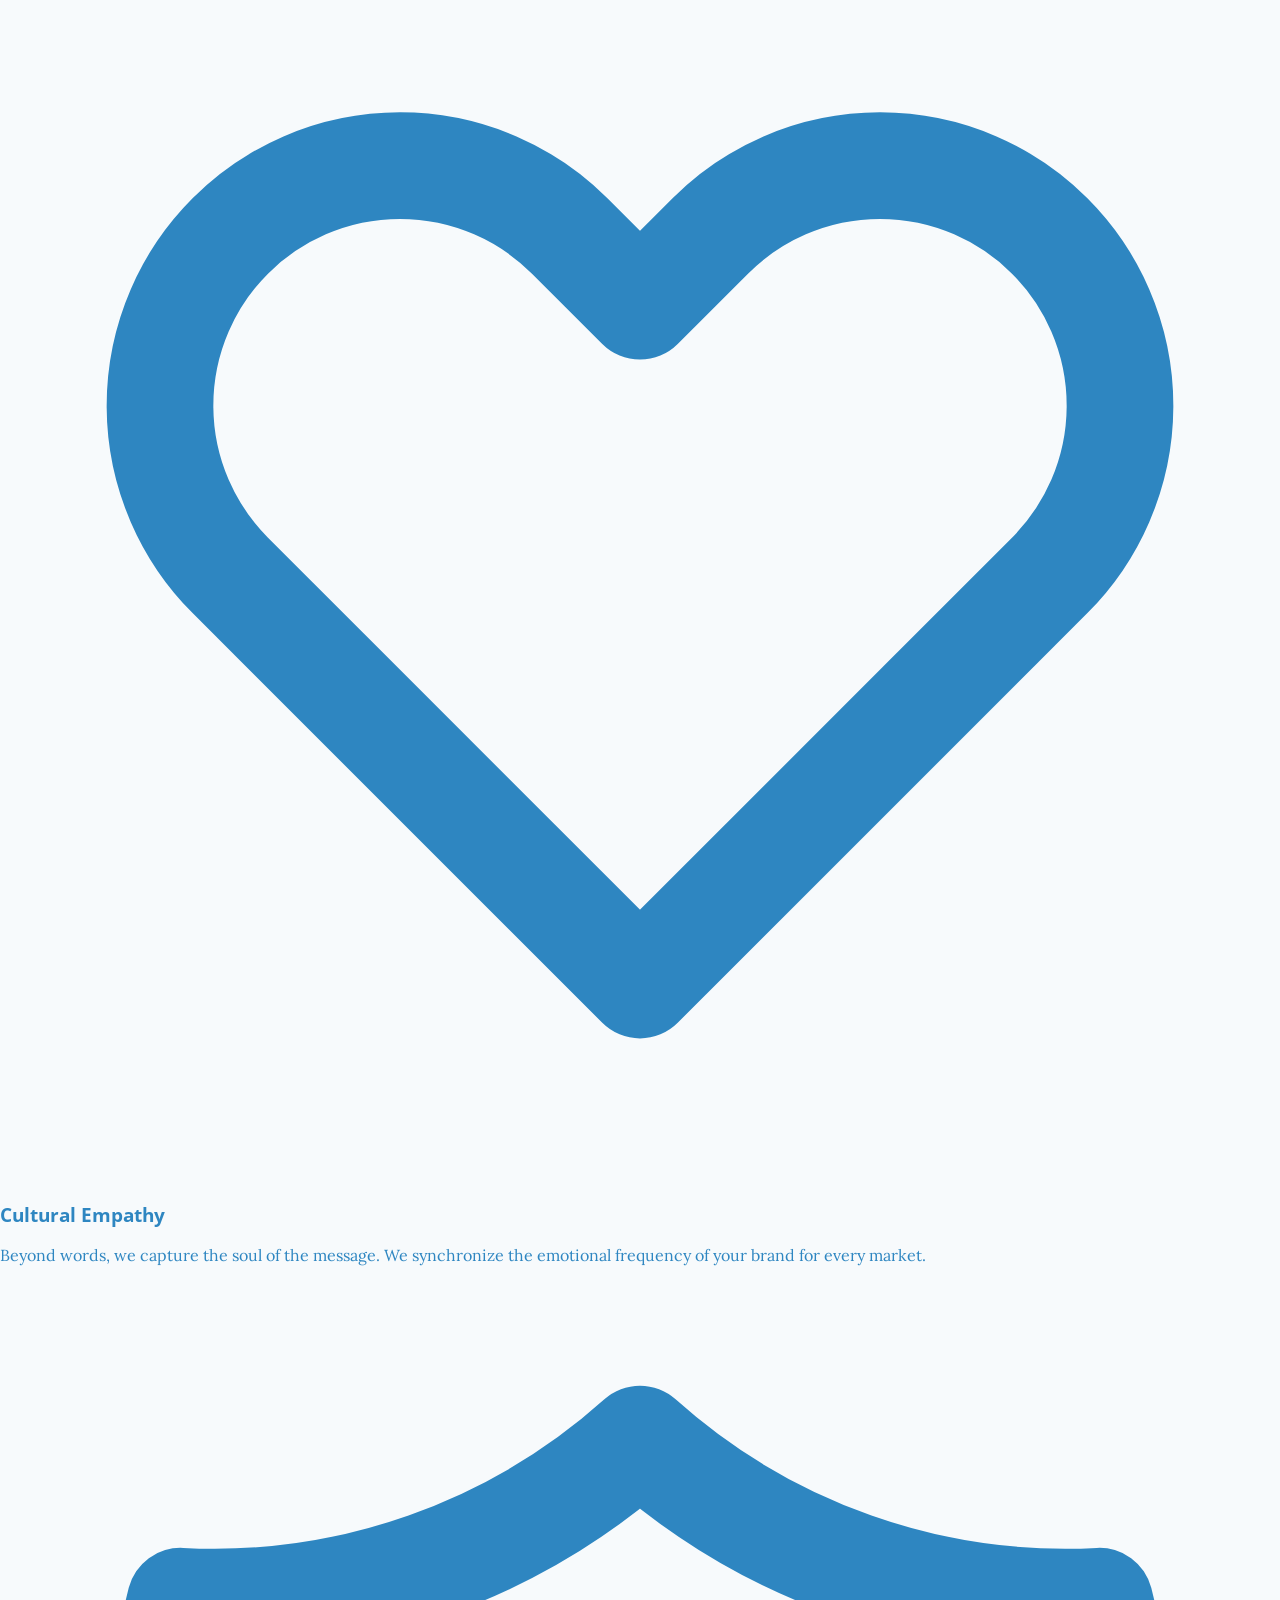
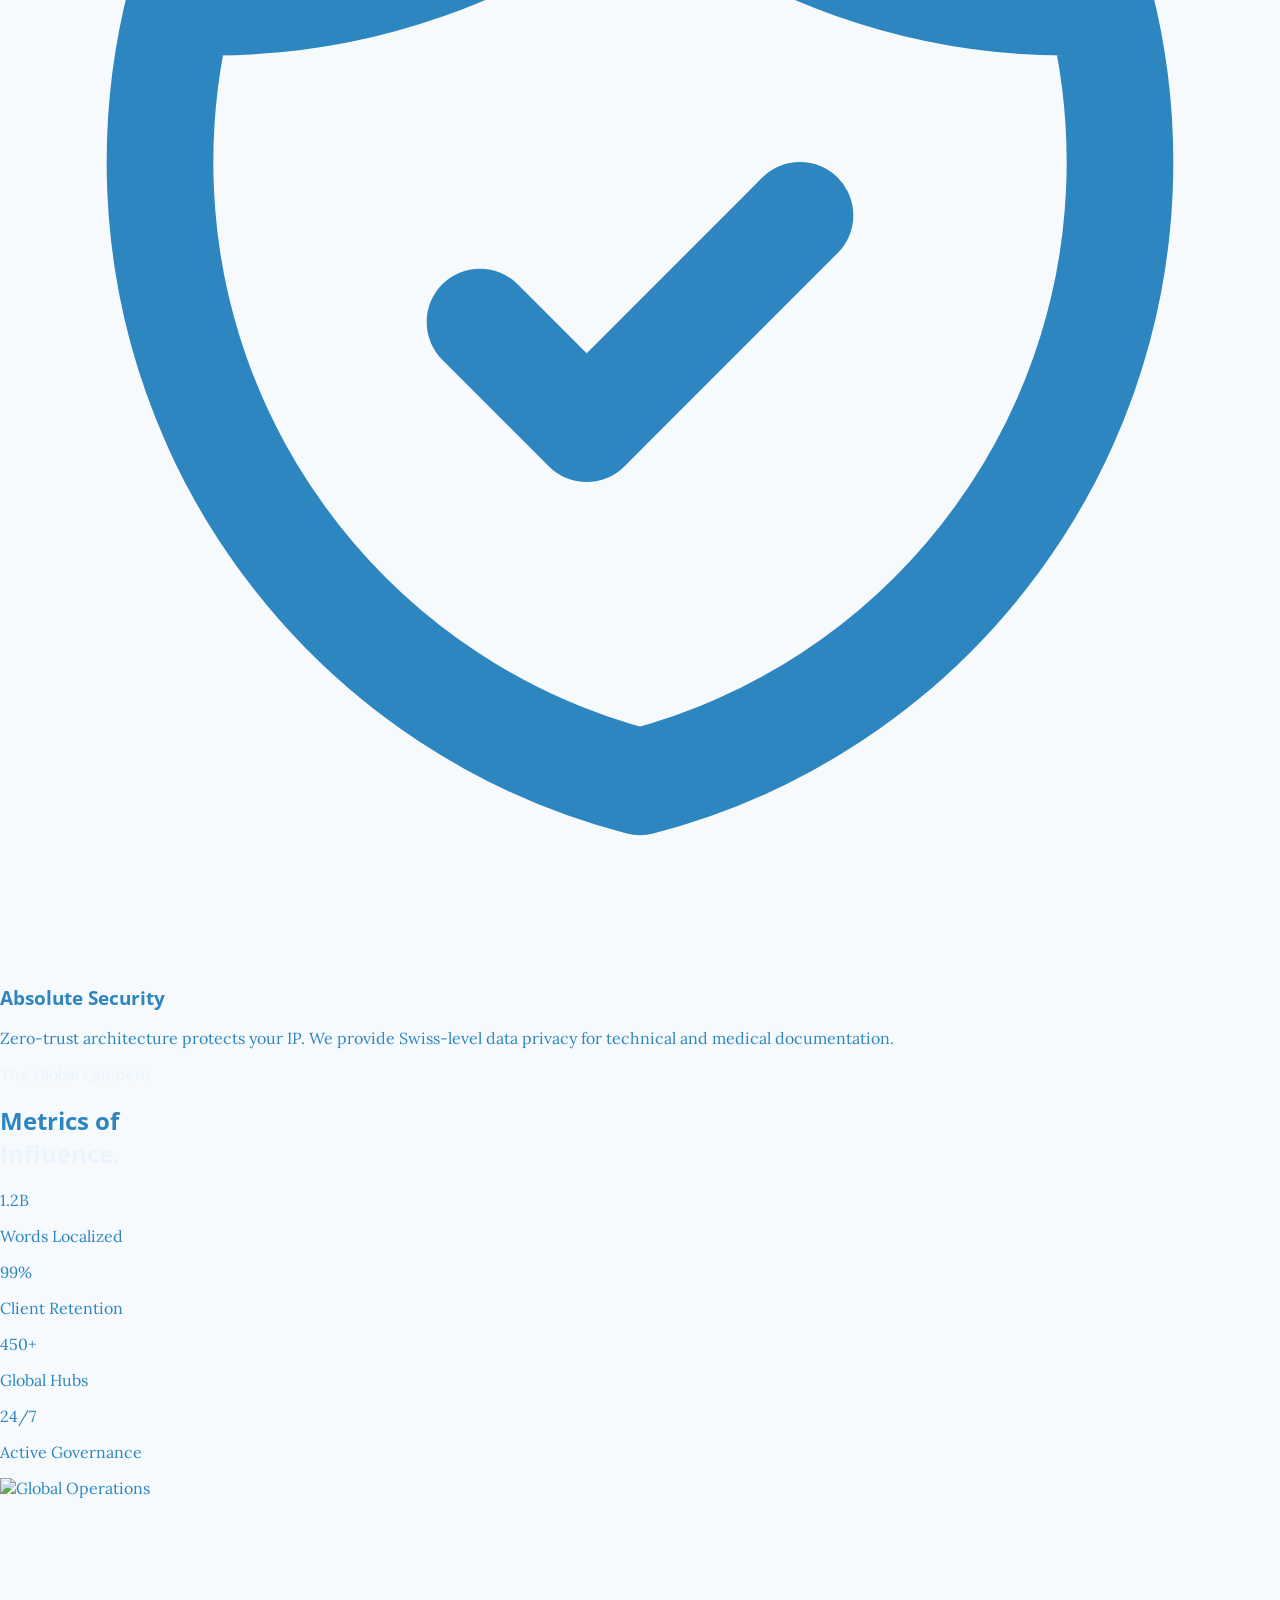
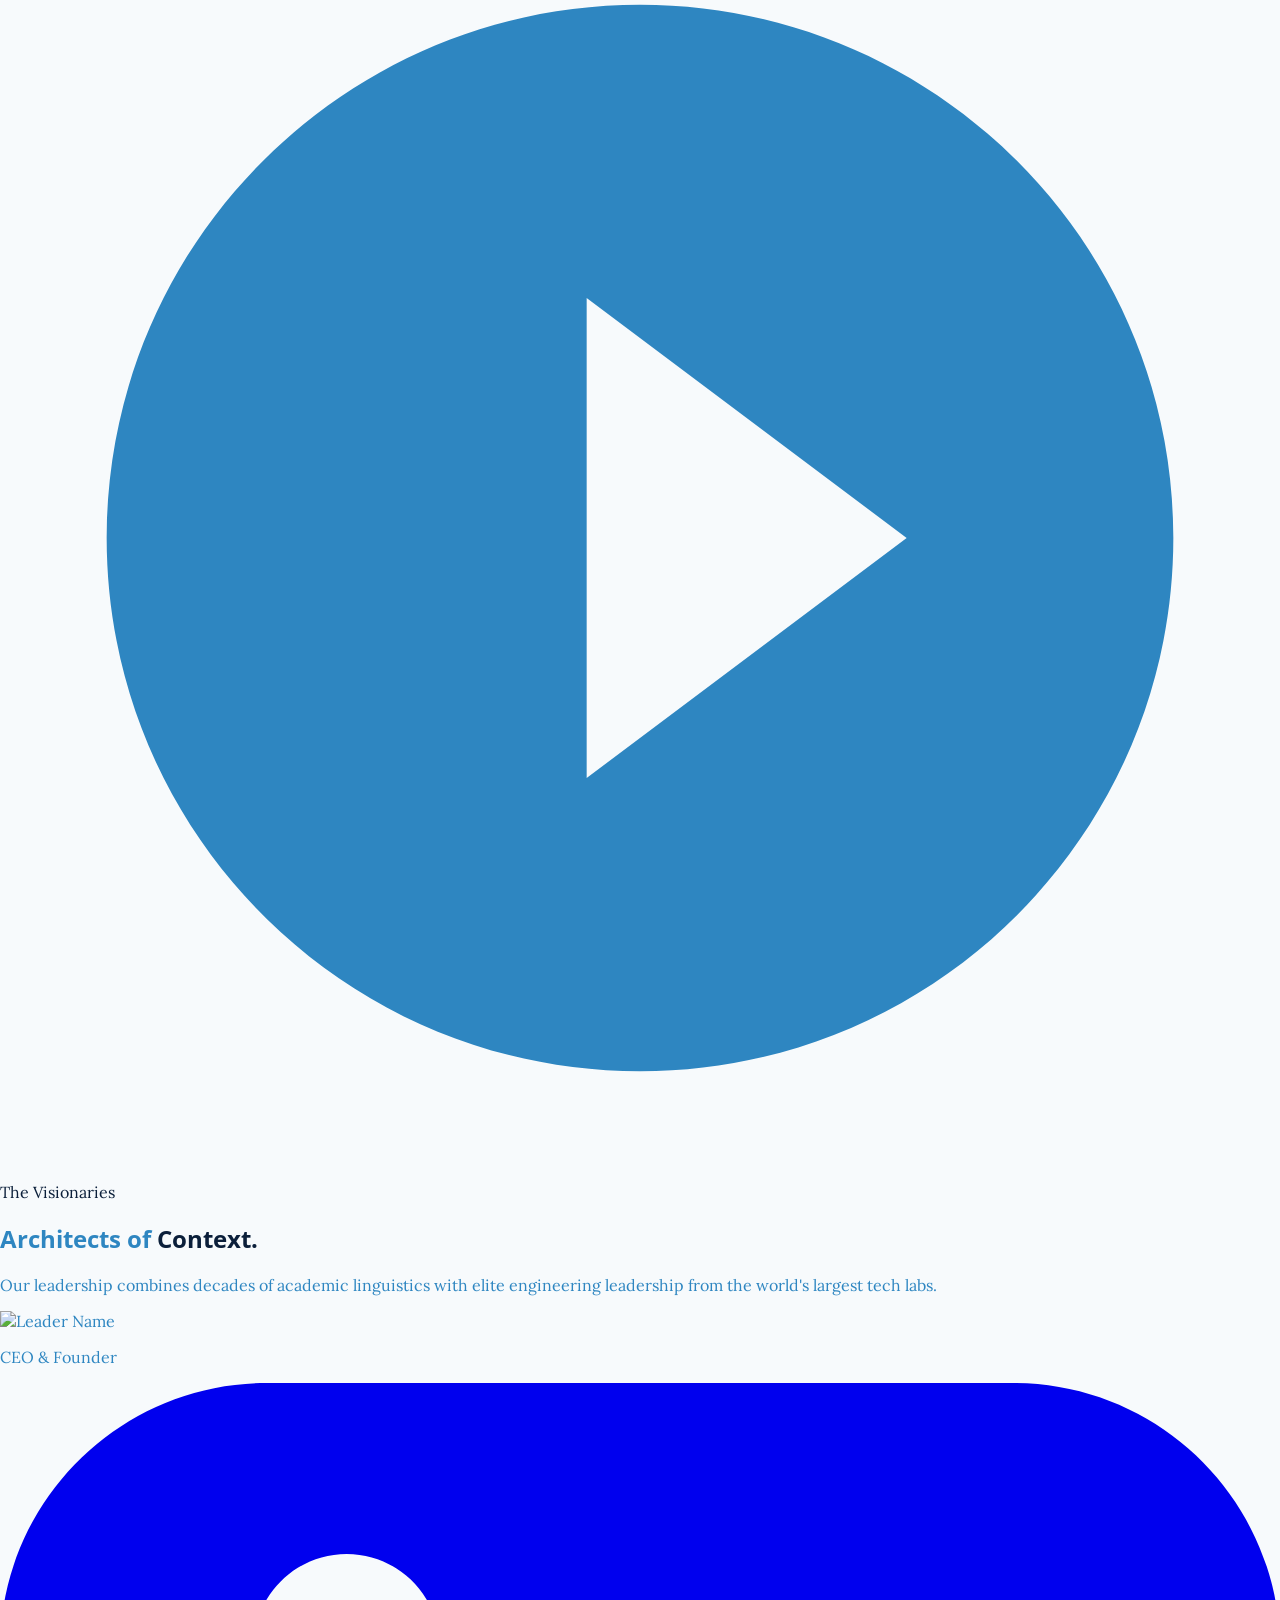
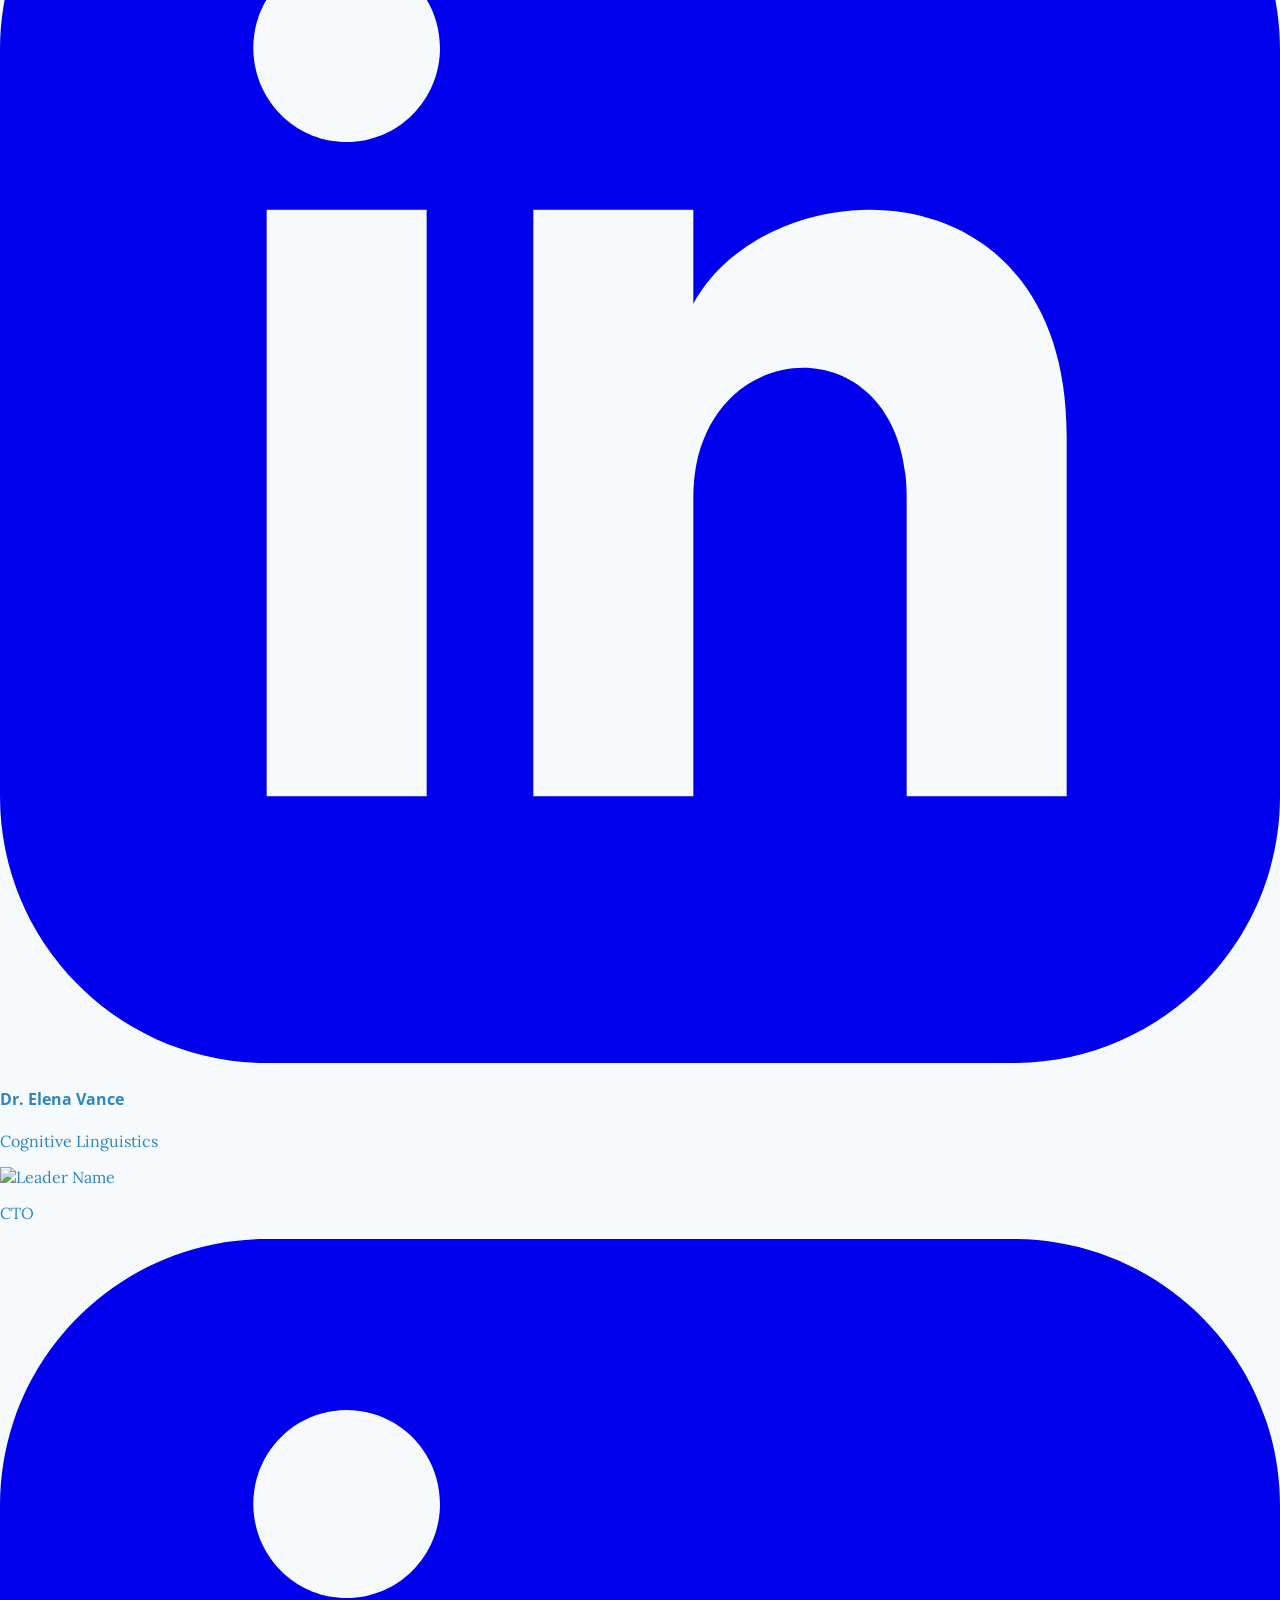
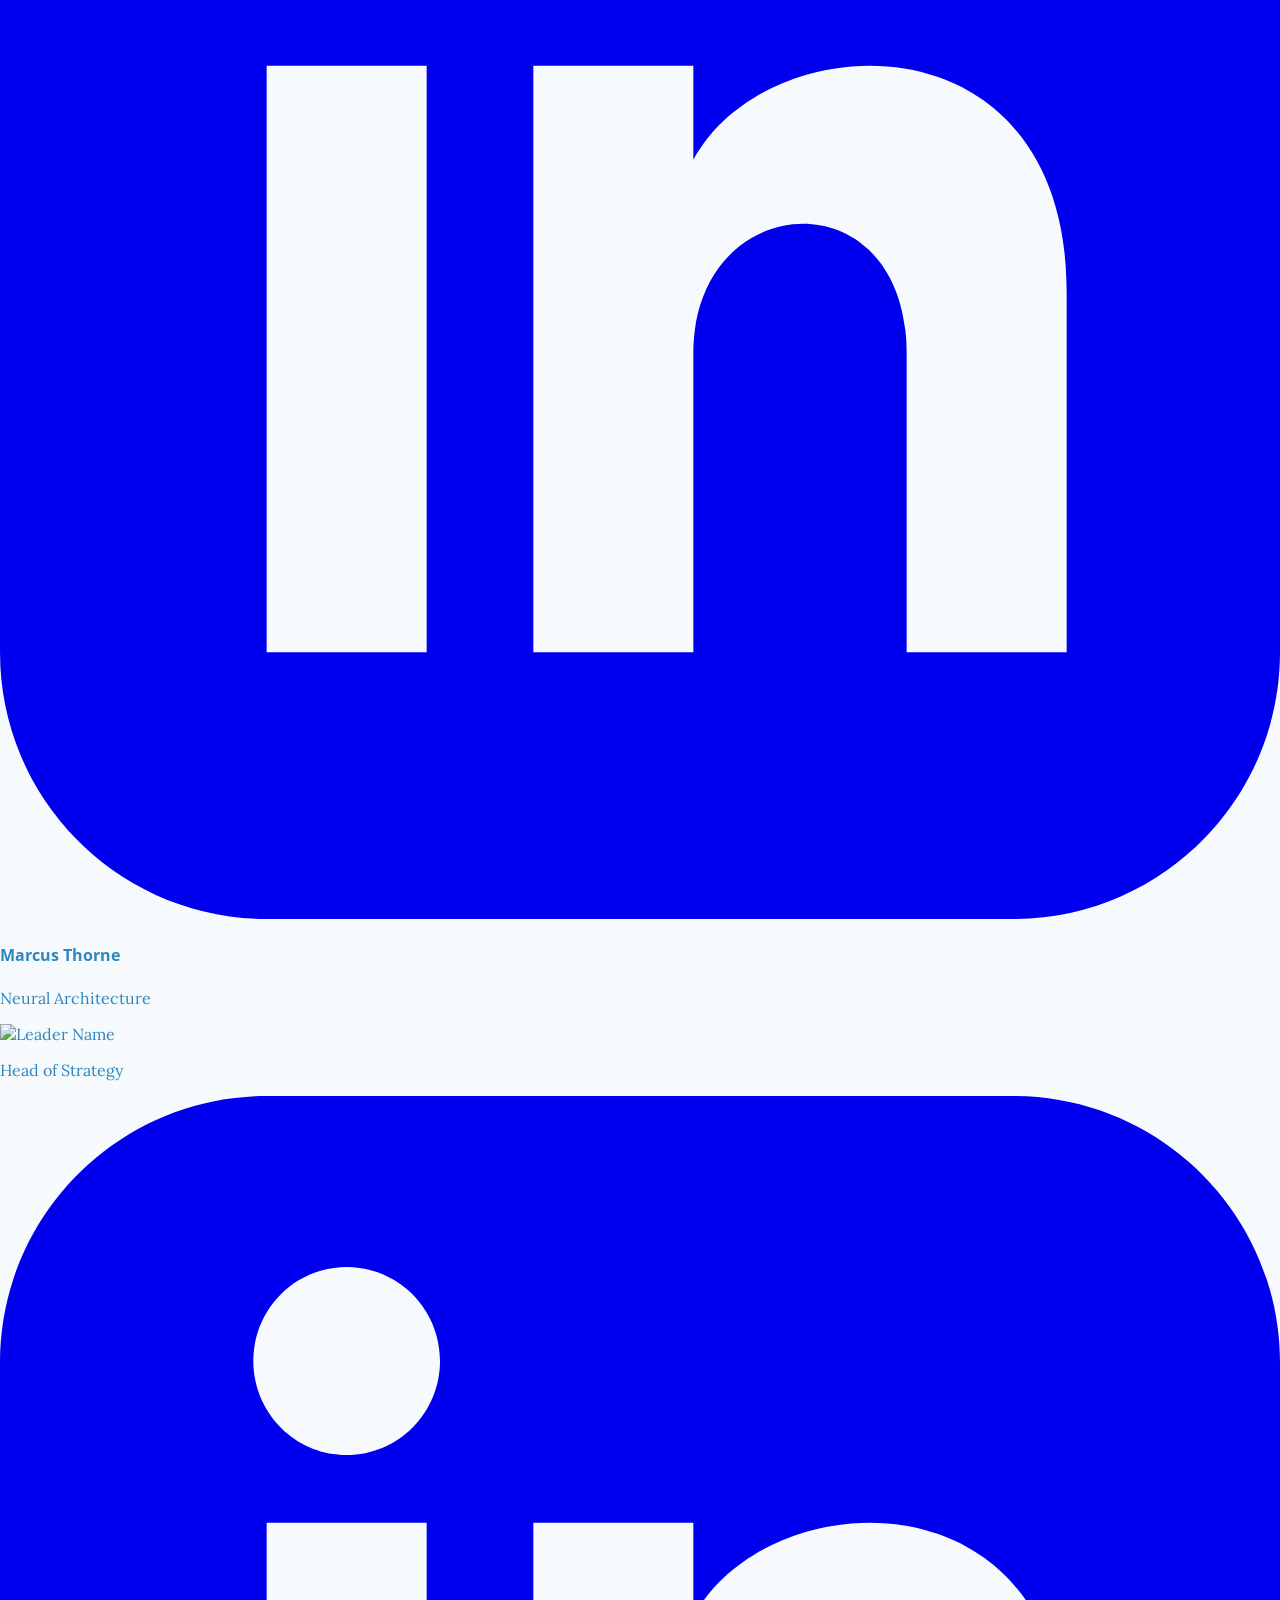
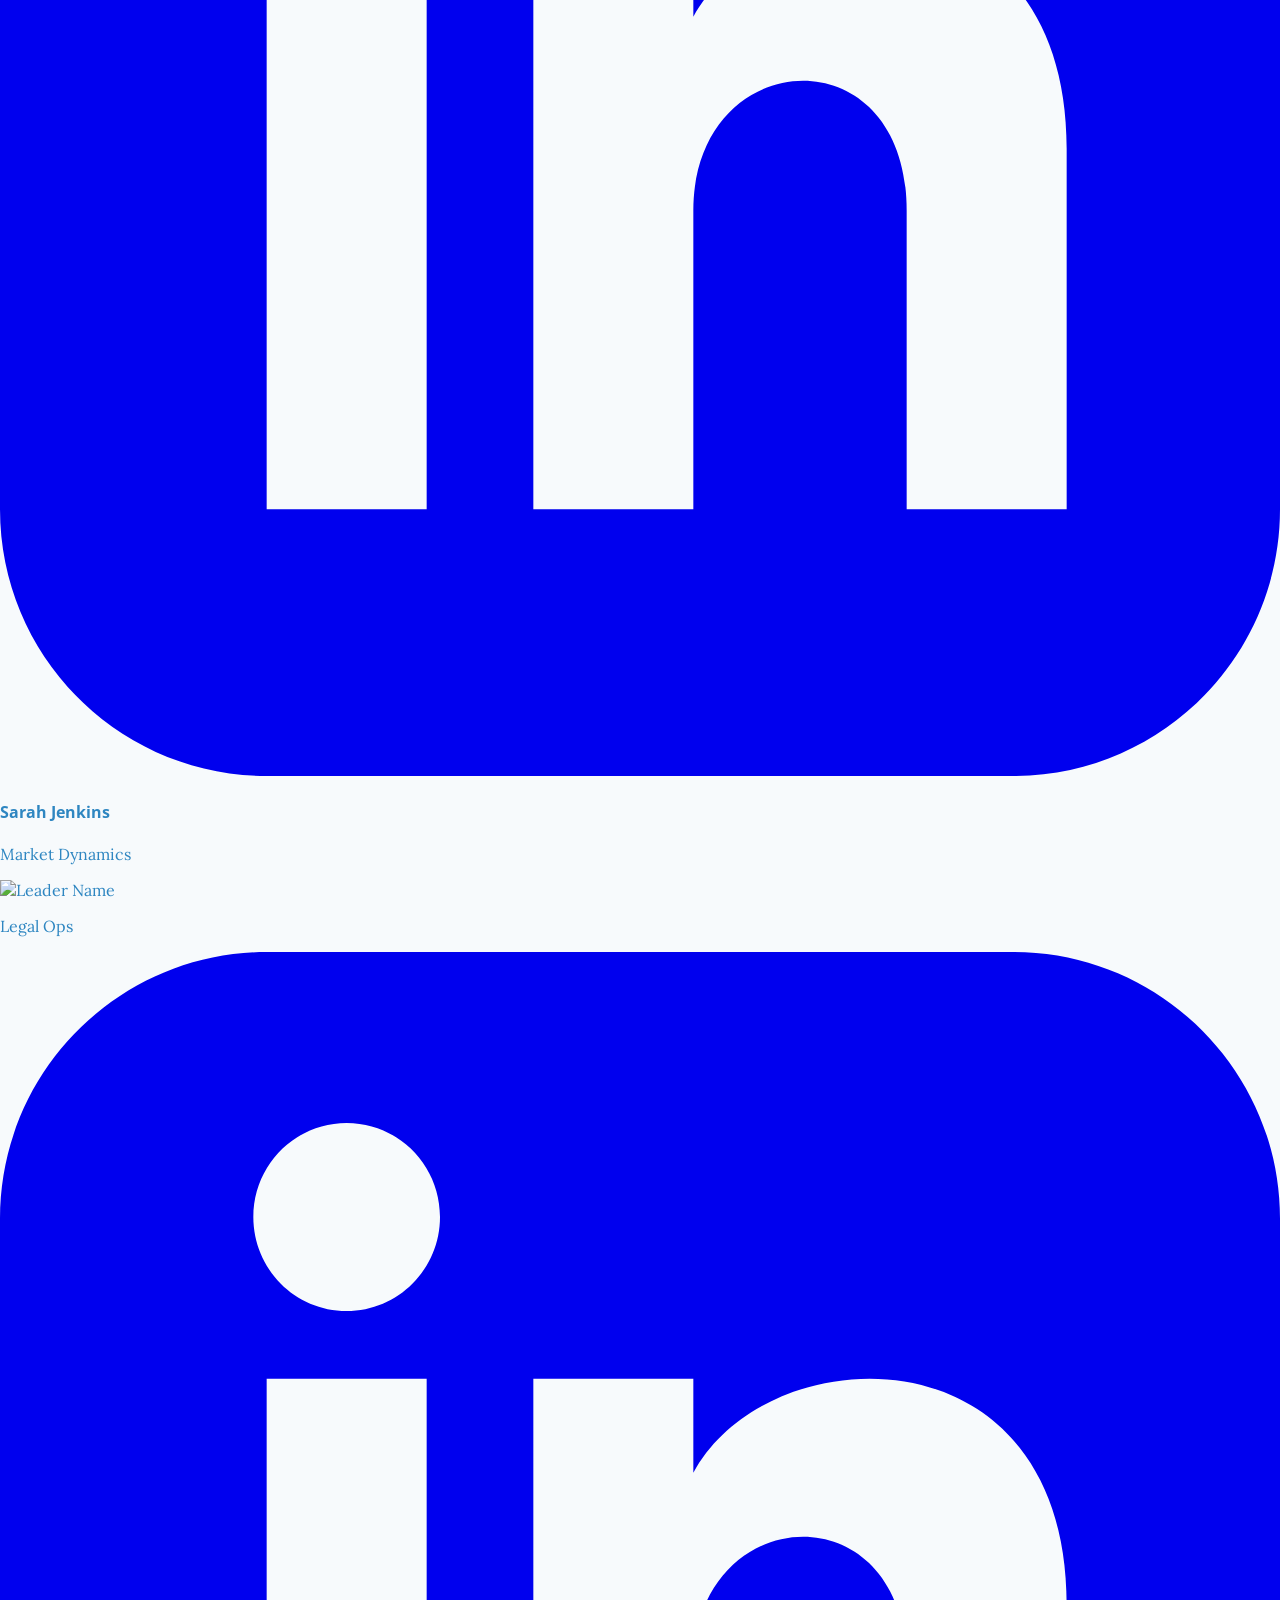
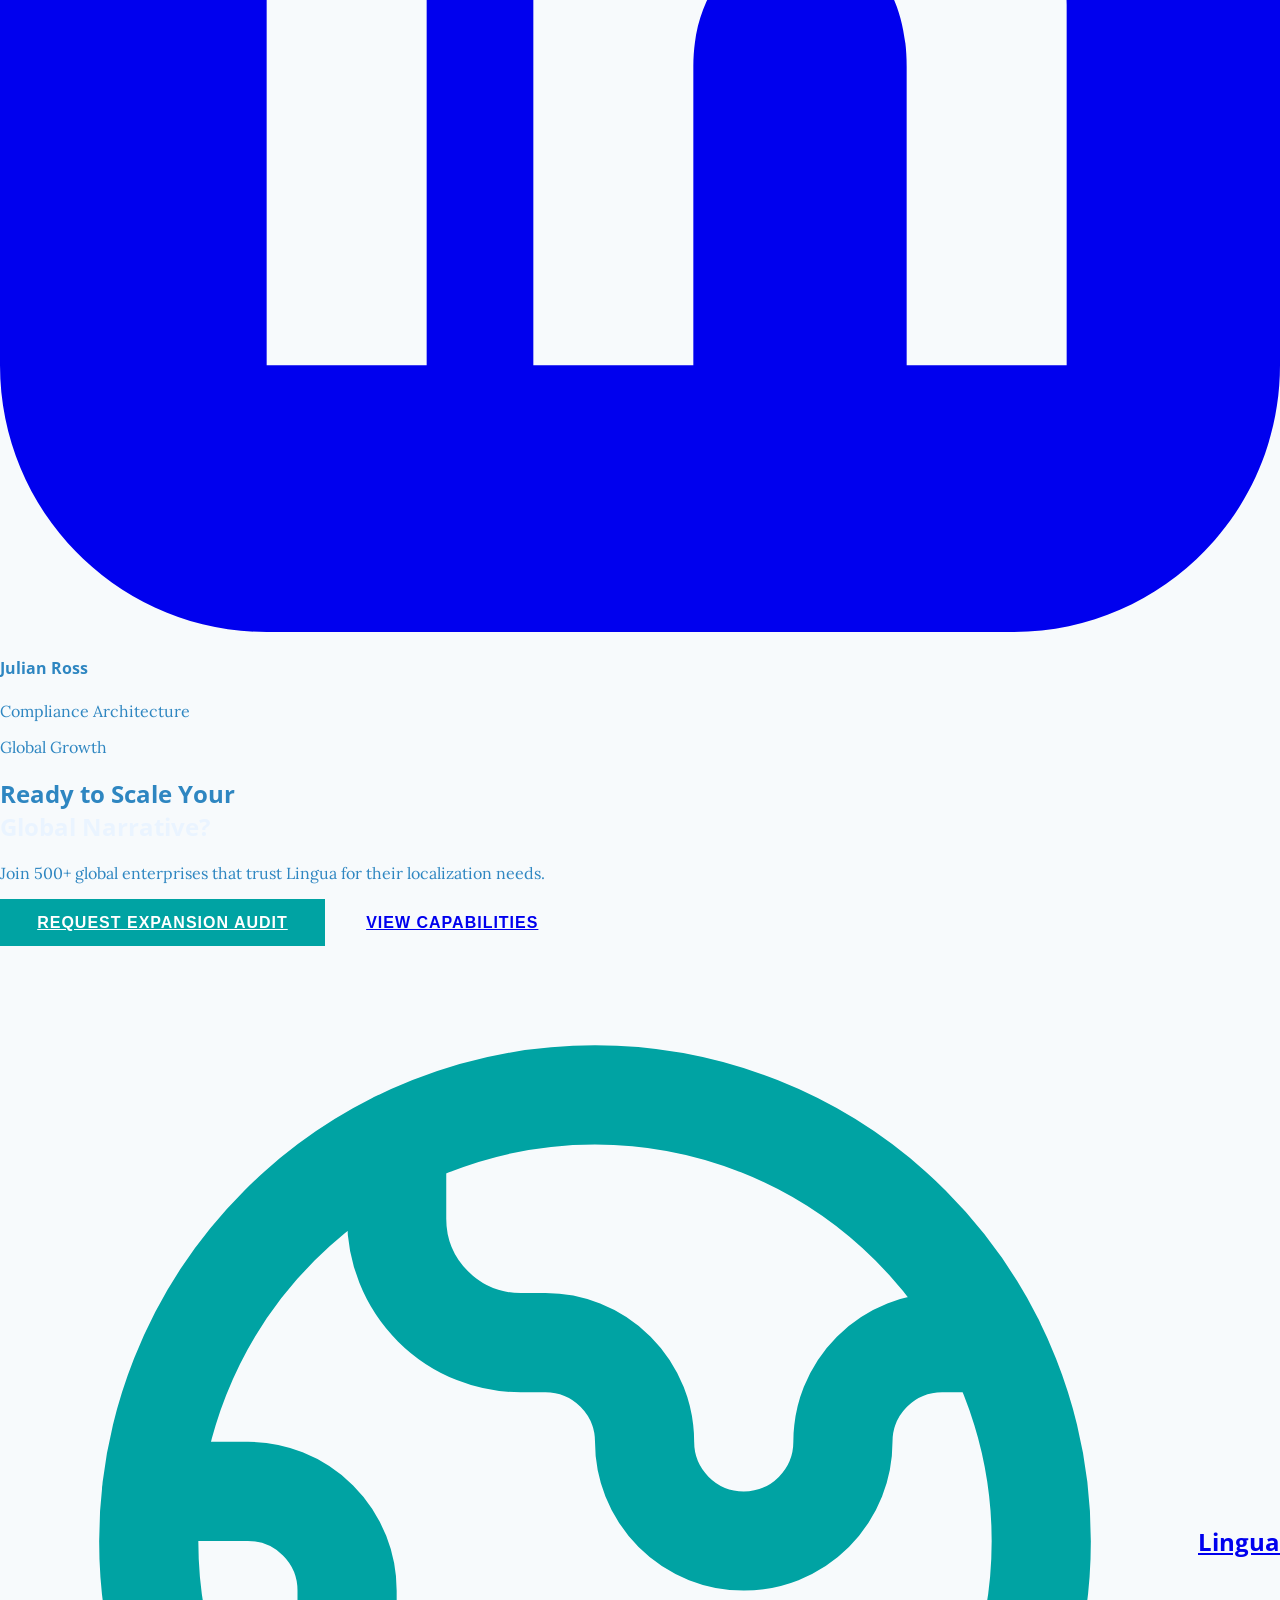
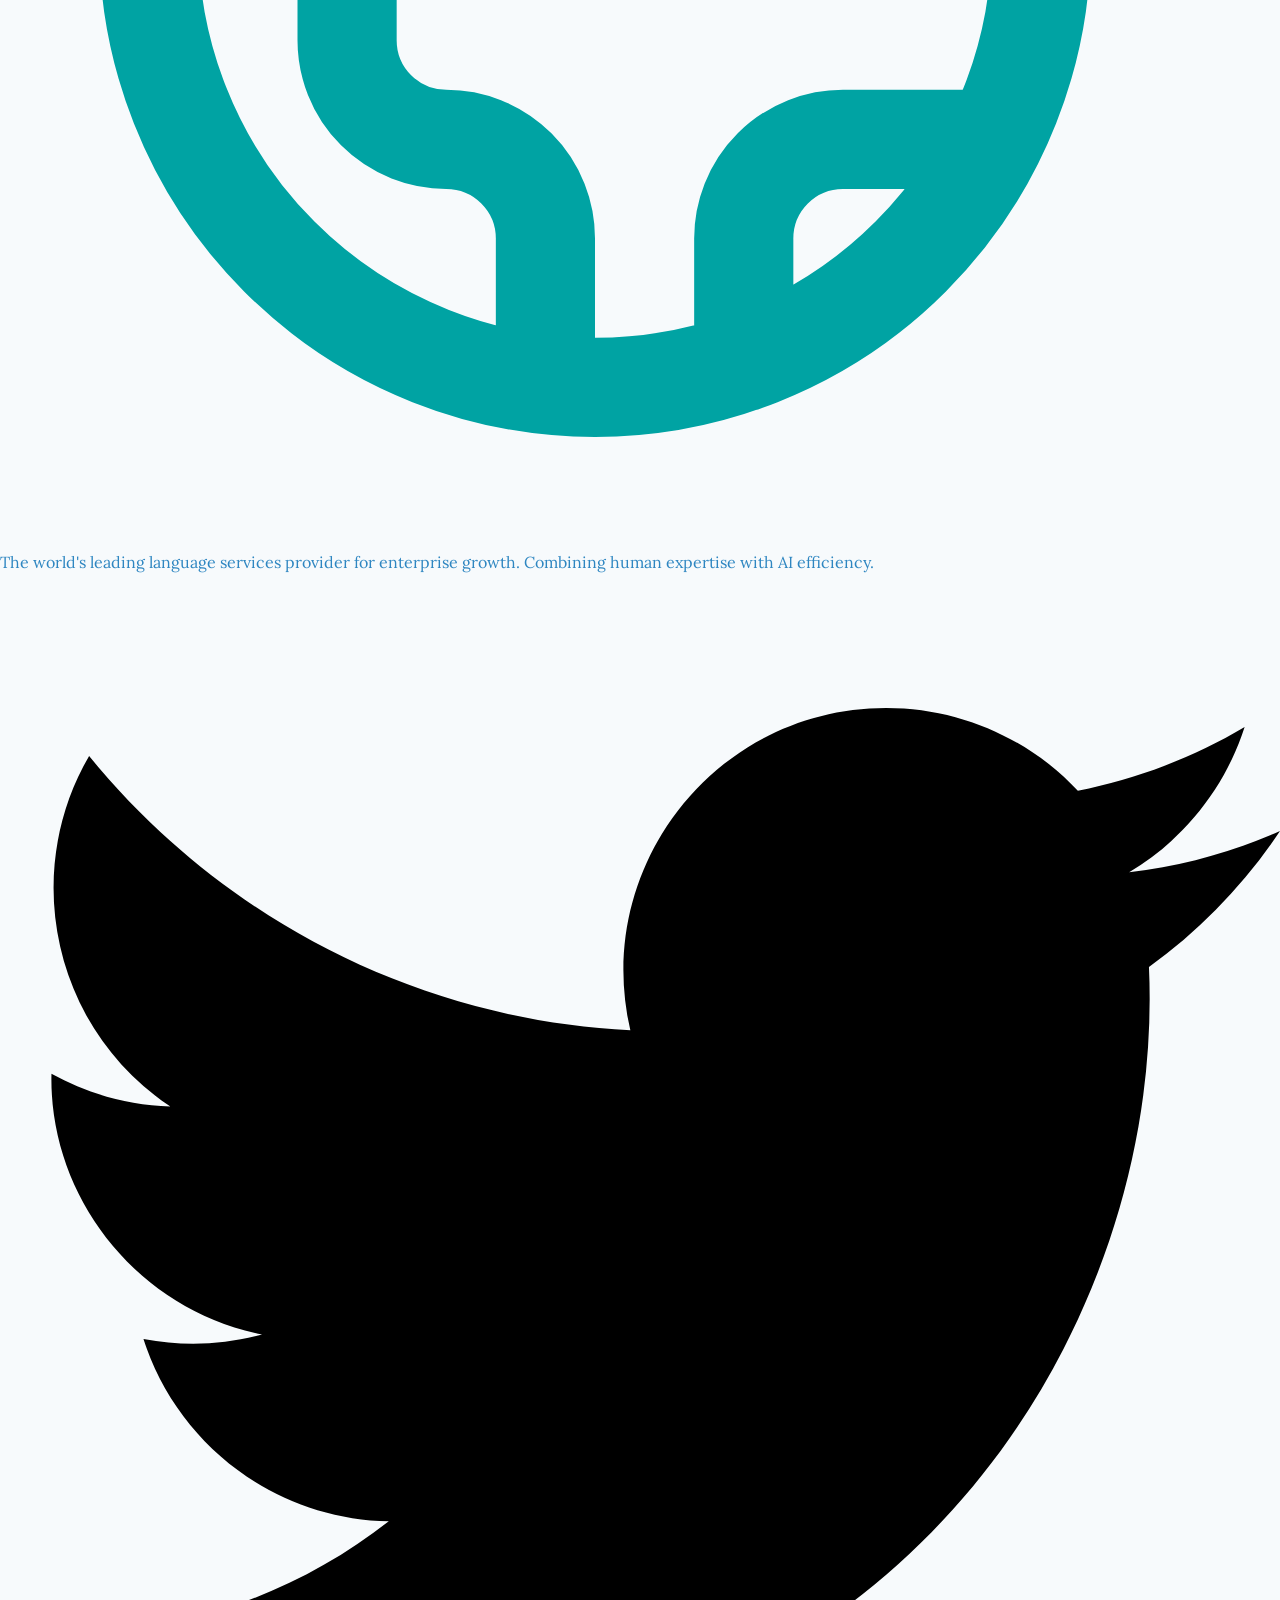
==== commit aba749f3: "Add files via upload Client 2 commit" ====
--- a/about.html
+++ b/about.html
@@ -1,681 +1,681 @@
-<!DOCTYPE html>
-<html lang="en">
-
-<head>
-    <meta charset="UTF-8">
-    <meta name="viewport" content="width=device-width, initial-scale=1.0">
-    <title>Our Narrative | Lingua</title>
-    <link rel="icon" type="image/svg+xml" href="favicon.svg">
-    <script src="https://cdn.tailwindcss.com"></script>
-    <script>
-        tailwind.config = {
-            darkMode: 'class',
-            theme: {
-                extend: {
-                    colors: {
-                        primary: '#0B1F3A',
-                        secondary: '#2E86C1',
-                        accent: '#00A3A3',
-                        bgLight: '#F7FAFC',
-                        bgDark: '#071521',
-                        cardDark: '#0F2A3D',
-                        textDark: '#EAF4FF',
-                        'hero-pink': '#D81B60',
-                        'hero-green': '#00A3A3',
-                    },
-                    fontFamily: {
-                        sans: ['Inter', 'sans-serif'],
-                        heading: ['Poppins', 'sans-serif'],
-                    },
-                }
-            }
-        }
-    </script>
-    <link rel="stylesheet" href="assets/css/style.css">
-    <link rel="stylesheet" href="https://cdnjs.cloudflare.com/ajax/libs/animate.css/4.1.1/animate.min.css" />
-</head>
-
-<body class="transition-colors duration-500 overflow-x-hidden">
-
-    <!-- Header (Identical to index.html) -->
-    <header
-        class="fixed top-0 left-0 right-0 z-50 bg-white/80 dark:bg-bgDark/80 backdrop-blur-md transition-all duration-300 py-4">
-        <div class="container mx-auto px-6 md:px-12 flex items-center justify-between">
-            <a href="index.html" class="brand-logo flex items-center gap-2 group text-primary dark:text-white">
-                <svg xmlns="http://www.w3.org/2000/svg" class="w-8 h-8" fill="none" viewBox="0 0 24 24"
-                    stroke="currentColor">
-                    <path stroke-linecap="round" stroke-linejoin="round" stroke-width="2"
-                        d="M3.055 11H5a2 2 0 012 2v1a2 2 0 002 2 2 2 0 012 2v2.945M8 3.935V5.5A2.5 2.5 0 0010.5 8h.5a2 2 0 012 2 2 2 0 104 0 2 2 0 012-2h1.064M15 20.488V18a2 2 0 012-2h3.064M21 12a9 9 0 11-18 0 9 9 0 0118 0z" />
-                </svg>
-                <span class="font-heading font-bold text-xl tracking-tight">Lingua</span>
-            </a>
-            <nav class="hidden xl:flex items-center gap-8">
+<!DOCTYPE html>
+<html lang="en">
+
+<head>
+    <meta charset="UTF-8">
+    <meta name="viewport" content="width=device-width, initial-scale=1.0">
+    <title>Our Narrative | Lingua</title>
+    <link rel="icon" type="image/svg+xml" href="favicon.svg">
+    <script src="https://cdn.tailwindcss.com"></script>
+    <script>
+        tailwind.config = {
+            darkMode: 'class',
+            theme: {
+                extend: {
+                    colors: {
+                        primary: '#0B1F3A',
+                        secondary: '#2E86C1',
+                        accent: '#00A3A3',
+                        bgLight: '#F7FAFC',
+                        bgDark: '#071521',
+                        cardDark: '#0F2A3D',
+                        textDark: '#EAF4FF',
+                        'hero-pink': '#D81B60',
+                        'hero-green': '#00A3A3',
+                    },
+                    fontFamily: {
+                        sans: ['Inter', 'sans-serif'],
+                        heading: ['Poppins', 'sans-serif'],
+                    },
+                }
+            }
+        }
+    </script>
+    <link rel="stylesheet" href="assets/css/style.css">
+    <link rel="stylesheet" href="https://cdnjs.cloudflare.com/ajax/libs/animate.css/4.1.1/animate.min.css" />
+</head>
+
+<body class="transition-colors duration-500 overflow-x-hidden">
+
+    <!-- Header (Identical to index.html) -->
+    <header
+        class="fixed top-0 left-0 right-0 z-50 bg-white/80 dark:bg-bgDark/80 backdrop-blur-md transition-all duration-300 py-4">
+        <div class="container mx-auto px-6 md:px-12 flex items-center justify-between">
+            <a href="index.html" class="brand-logo flex items-center gap-2 group text-secondary dark:text-white">
+                <svg xmlns="http://www.w3.org/2000/svg" class="w-8 h-8" fill="none" viewBox="0 0 24 24"
+                    stroke="currentColor">
+                    <path stroke-linecap="round" stroke-linejoin="round" stroke-width="2"
+                        d="M3.055 11H5a2 2 0 012 2v1a2 2 0 002 2 2 2 0 012 2v2.945M8 3.935V5.5A2.5 2.5 0 0010.5 8h.5a2 2 0 012 2 2 2 0 104 0 2 2 0 012-2h1.064M15 20.488V18a2 2 0 012-2h3.064M21 12a9 9 0 11-18 0 9 9 0 0118 0z" />
+                </svg>
+                <span class="font-heading font-bold text-xl tracking-tight">Lingua</span>
+            </a>
+            <nav class="hidden xl:flex items-center gap-8">
                 <a href="index.html"
-                    class="font-semibold text-secondary/80 dark:text-white/80 hover:text-primary transition-colors">Home</a>
+                    class="font-semibold text-secondary/80 dark:text-white/80 hover:text-accent transition-colors">Home</a>
                 <a href="home-2.html"
-                    class="font-semibold text-secondary/80 dark:text-white/80 hover:text-primary transition-colors">SaaS</a>
-                <a href="about.html" class="font-semibold text-primary hover:text-primary transition-colors">About</a>
+                    class="font-semibold text-secondary/80 dark:text-white/80 hover:text-accent transition-colors">SaaS</a>
+                <a href="about.html" class="font-semibold text-accent hover:text-accent transition-colors">About</a>
                 <a href="services.html"
-                    class="font-semibold text-secondary/80 dark:text-white/80 hover:text-primary transition-colors">Services</a>
+                    class="font-semibold text-secondary/80 dark:text-white/80 hover:text-accent transition-colors">Services</a>
                 <a href="blog.html"
-                    class="font-semibold text-secondary/80 dark:text-white/80 hover:text-primary transition-colors">Blog</a>
+                    class="font-semibold text-secondary/80 dark:text-white/80 hover:text-accent transition-colors">Blog</a>
                 <a href="booking.html"
-                    class="font-semibold text-secondary/80 dark:text-white/80 hover:text-primary transition-colors">Booking</a>
+                    class="font-semibold text-secondary/80 dark:text-white/80 hover:text-accent transition-colors">Booking</a>
                 <a href="dashboard.html"
-                    class="px-5 py-2 border-2 border-primary/50 text-primary dark:text-primary rounded-lg font-bold hover:bg-primary hover:text-white transition-all">Dashboard</a>
+                    class="px-5 py-2 border-2 border-accent/50 text-accent dark:text-accent rounded-lg font-bold hover:bg-accent hover:border-accent hover:text-white transition-all">Dashboard</a>
                 <div class="flex items-center gap-4 border-l border-gray-200 dark:border-gray-700 pl-6 ml-4">
                     <a href="login.html"
-                        class="px-5 py-2 border-2 border-primary/50 text-primary dark:text-primary rounded-lg font-bold hover:bg-primary hover:text-white transition-all">Login</a>
+                        class="px-5 py-2 border-2 border-accent bg-accent text-white rounded-lg font-bold hover:bg-secondary hover:border-secondary transition-all">Login</a>
                     <button type="button" data-rtl-toggle
-                        class="p-2 border border-primary text-primary rounded-lg font-semibold hover:bg-primary hover:text-white transition-all w-10 h-10 flex items-center justify-center rtl:bg-primary rtl:text-white">RTL</button>
-                    <button id="theme-toggle" class="theme-toggle-btn text-secondary dark:text-white"
-                        aria-label="Toggle Theme">
-                        <span id="theme-toggle-icon"></span>
-                    </button>
-                </div>
-            </nav>
-            <div class="flex items-center gap-4 xl:hidden">
-                <button class="theme-toggle-btn text-primary dark:text-textDark" aria-label="Toggle Theme">
-                    <span></span>
-                </button>
-                <button id="menu-btn" class="text-primary dark:text-textDark" aria-label="Open Menu">
-                    <svg xmlns="http://www.w3.org/2000/svg" class="w-8 h-8" fill="none" viewBox="0 0 24 24"
-                        stroke="currentColor">
-                        <path stroke-linecap="round" stroke-linejoin="round" stroke-width="2"
-                            d="M4 6h16M4 12h16m-7 6h7" />
-                    </svg>
-                </button>
+                        class="p-2 border border-accent text-accent rounded-lg font-semibold hover:bg-accent hover:text-white transition-all w-10 h-10 flex items-center justify-center rtl:bg-accent rtl:text-white">RTL</button>
+                    <button id="theme-toggle" class="theme-toggle-btn text-secondary dark:text-white"
+                        aria-label="Toggle Theme">
+                        <span id="theme-toggle-icon"></span>
+                    </button>
+                </div>
+            </nav>
+            <div class="flex items-center gap-4 xl:hidden">
+                <button class="theme-toggle-btn text-secondary dark:text-white" aria-label="Toggle Theme">
+                    <span></span>
+                </button>
+                <button id="menu-btn" class="text-secondary dark:text-white" aria-label="Open Menu">
+                    <svg xmlns="http://www.w3.org/2000/svg" class="w-8 h-8" fill="none" viewBox="0 0 24 24"
+                        stroke="currentColor">
+                        <path stroke-linecap="round" stroke-linejoin="round" stroke-width="2"
+                            d="M4 6h16M4 12h16m-7 6h7" />
+                    </svg>
+                </button>
+            </div>
+        </div>
+    </header>
+
+    <!-- Mobile Menu Offcanvas -->
+    <div id="menu-overlay" class="fixed inset-0 bg-black/50 z-[60] hidden backdrop-blur-sm"></div>
+    <aside id="mobile-menu" class="fixed top-0 right-0 h-screen w-80 bg-white dark:bg-bgDark z-[70] p-8 shadow-2xl">
+        <div class="flex justify-between items-center mb-12">
+            <div class="brand-logo flex items-center gap-4">
+                <span class="text-accent dark:text-white font-heading font-bold text-xl">Lingua</span>
             </div>
-        </div>
-    </header>
-
-    <!-- Mobile Menu Offcanvas -->
-    <div id="menu-overlay" class="fixed inset-0 bg-black/50 z-[60] hidden backdrop-blur-sm"></div>
-    <aside id="mobile-menu" class="fixed top-0 right-0 h-screen w-80 bg-white dark:bg-bgDark z-[70] p-8 shadow-2xl">
-        <div class="flex justify-between items-center mb-12">
-            <div class="brand-logo flex items-center gap-4">
-                <span class="text-primary dark:text-textDark font-heading font-bold text-xl">Lingua</span>
-            </div>
-            <button id="close-menu" class="text-primary dark:text-textDark hover:text-secondary">
-                <svg xmlns="http://www.w3.org/2000/svg" class="w-8 h-8" fill="none" viewBox="0 0 24 24"
-                    stroke="currentColor">
-                    <path stroke-linecap="round" stroke-linejoin="round" stroke-width="2" d="M6 18L18 6M6 6l12 12" />
-                </svg>
-            </button>
-        </div>
-        <nav class="flex flex-col gap-6 text-xl">
+            <button id="close-menu" class="text-accent dark:text-white hover:text-accent">
+                <svg xmlns="http://www.w3.org/2000/svg" class="w-8 h-8" fill="none" viewBox="0 0 24 24"
+                    stroke="currentColor">
+                    <path stroke-linecap="round" stroke-linejoin="round" stroke-width="2" d="M6 18L18 6M6 6l12 12" />
+                </svg>
+            </button>
+        </div>
+        <nav class="flex flex-col gap-6 text-xl">
             <a href="index.html"
-                class="font-semibold text-primary dark:text-textDark hover:text-secondary transition-colors">Home</a>
+                class="font-semibold text-secondary/80 dark:text-white/80 hover:text-accent transition-colors">Home</a>
             <a href="home-2.html"
-                class="font-semibold text-primary dark:text-textDark hover:text-secondary transition-colors">SaaS</a>
-            <a href="about.html" class="font-semibold text-secondary transition-colors">About</a>
+                class="font-semibold text-secondary/80 dark:text-white/80 hover:text-accent transition-colors">SaaS</a>
+            <a href="about.html" class="font-semibold text-accent hover:text-accent transition-colors">About</a>
             <a href="services.html"
-                class="font-semibold text-primary dark:text-textDark hover:text-secondary transition-colors">Services</a>
+                class="font-semibold text-secondary/80 dark:text-white/80 hover:text-accent transition-colors">Services</a>
             <a href="blog.html"
-                class="font-semibold text-primary dark:text-textDark hover:text-secondary transition-colors">Blog</a>
+                class="font-semibold text-secondary/80 dark:text-white/80 hover:text-accent transition-colors">Blog</a>
             <a href="booking.html"
-                class="font-semibold text-primary dark:text-textDark hover:text-secondary transition-colors">Bookings</a>
+                class="font-semibold text-secondary/80 dark:text-white/80 hover:text-accent transition-colors">Bookings</a>
             <a href="dashboard.html"
-                class="px-6 py-4 border-2 border-secondary/20 text-secondary dark:text-secondary rounded-xl text-center font-bold btn-hover-home">Dashboard</a>
-            <hr class="border-gray-100 dark:border-gray-800 my-4">
-            <div class="flex flex-col gap-4">
+                class="px-6 py-4 border-2 border-accent/20 text-accent dark:text-accent rounded-xl text-center font-bold btn-hover-home">Dashboard</a>
+            <hr class="border-gray-100 dark:border-gray-800 my-4">
+            <div class="flex flex-col gap-4">
                 <a href="login.html"
-                    class="px-6 py-4 border-2 border-secondary/20 text-secondary dark:text-secondary rounded-xl text-center font-bold btn-hover-home">Login</a>
+                    class="px-6 py-4 border-2 border-accent bg-accent text-white rounded-xl text-center font-bold btn-hover-home hover:bg-secondary hover:border-secondary">Login</a>
                 <button type="button" data-rtl-toggle
-                    class="px-6 py-4 border-2 border-secondary/20 text-secondary dark:text-secondary rounded-xl text-center font-bold btn-hover-home flex items-center justify-center rtl:bg-secondary rtl:text-white">RTL</button>
-            </div>
-        </nav>
-    </aside>
-
-    <main>
-        <!-- Section 1: The Asymmetric Vision (Hero) -->
-        <section class="relative min-height-[90vh] bg-bgDark pt-32 pb-20 overflow-hidden flex items-center">
-            <!-- Decorative Background Animation -->
-            <div class="absolute inset-0 z-0">
-                <div
-                    class="absolute top-[20%] left-[-10%] w-[500px] h-[500px] bg-secondary/20 rounded-full blur-[120px] animate-pulse">
-                </div>
-                <div class="absolute bottom-[20%] right-[-10%] w-[500px] h-[500px] bg-hero-pink/20 rounded-full blur-[120px] animate-reverse-spin"
-                    style="animation-duration: 20s;"></div>
-            </div>
-
-            <div class="container mx-auto px-6 md:px-12 relative z-10">
-                <div class="flex flex-col lg:flex-row items-center gap-16">
-                    <div class="lg:w-1/2" data-animate="reveal-left">
+                    class="px-6 py-4 border-2 border-accent/20 text-accent dark:text-accent rounded-xl text-center font-bold btn-hover-home flex items-center justify-center rtl:bg-accent rtl:text-white">RTL</button>
+            </div>
+        </nav>
+    </aside>
+
+    <main>
+        <!-- Section 1: The Asymmetric Vision (Hero) -->
+        <section class="relative min-height-[90vh] bg-bgDark pt-32 pb-20 overflow-hidden flex items-center">
+            <!-- Decorative Background Animation -->
+            <div class="absolute inset-0 z-0">
+                <div
+                    class="absolute top-[20%] left-[-10%] w-[500px] h-[500px] bg-secondary/20 rounded-full blur-[120px] animate-pulse">
+                </div>
+                <div class="absolute bottom-[20%] right-[-10%] w-[500px] h-[500px] bg-hero-pink/20 rounded-full blur-[120px] animate-reverse-spin"
+                    style="animation-duration: 20s;"></div>
+            </div>
+
+            <div class="container mx-auto px-6 md:px-12 relative z-10">
+                <div class="flex flex-col lg:flex-row items-center gap-16">
+                    <div class="lg:w-1/2" data-animate="reveal-left">
                         <span
-                            class="inline-block px-4 py-2 bg-secondary/10 text-secondary rounded-full text-xs font-bold uppercase tracking-widest mb-6 border border-secondary/20"><span
+                            class="inline-block px-4 py-2 bg-white/10 text-white rounded-full text-xs font-bold uppercase tracking-widest mb-6 border border-white/20"><span
                                 class="gradient-text">Our Narrative</span></span>
-                        <h1 class="text-5xl lg:text-8xl font-black font-heading text-white mb-8 leading-none">
-                            Bridging <br>
-                            <span class="gradient-text italic">Narratives.</span>
-                        </h1>
-                        <p class="text-white/60 text-xl leading-relaxed mb-10 max-w-xl">
-                            We don't just translate words; we synchronize cultural frequencies for a digital-first
-                            world. Lingua was born from the intersection of deep linguistic expertise and neural-scale
-                            technology.
-                        </p>
-                        <div class="flex flex-col sm:flex-row gap-4 sm:gap-6">
-                            <a href="#dna"
-                                class="px-8 py-4 bg-secondary text-white rounded-full font-bold hover:bg-primary transition-all text-center">Explore
-                                Our DNA</a>
-                            <a href="services.html"
-                                class="px-8 py-4 border border-white/20 text-white rounded-full font-bold hover:bg-white/5 transition-all text-center">View
-                                Mission</a>
-                        </div>
-                    </div>
-                    <div class="lg:w-1/2 relative mt-12 lg:mt-0" data-animate="reveal-right">
-                        <div
-                            class="relative rounded-[4rem] overflow-hidden shadow-2xl skew-y-3 lg:skew-y-3 transform hover:skew-y-0 transition-transform duration-700">
-                            <img src="https://images.unsplash.com/photo-1522202176988-66273c2fd55f?auto=format&fit=crop&q=80&w=1000"
-                                class="w-full grayscale hover:grayscale-0 transition-all duration-700"
-                                alt="Visionary Team">
-                            <div class="absolute inset-0 bg-gradient-to-t from-primary via-transparent to-transparent">
-                            </div>
-                        </div>
-
-                    </div>
-                </div>
-            </div>
-        </section>
-
-        <!-- Section 2: Core DNA (Values Grid with Hover Expansion) -->
-        <section id="dna" class="py-20 bg-white dark:bg-bgDark transition-colors">
-            <div class="container mx-auto px-6 md:px-12">
-                <div class="text-center max-w-2xl mx-auto mb-24" data-animate="fade-up">
-                    <h2 class="text-4xl lg:text-6xl font-black font-heading text-primary dark:text-white mb-6">The <span
-                            class="gradient-text">DNA</span> of Precision.</h2>
-                    <p class="text-gray-500 text-lg">Our core principles aren't just values—they are the algorithms that
-                        drive our global success.</p>
-                </div>
-
-                <div class="grid md:grid-cols-3 gap-12">
-                    <!-- Value 1 -->
-                    <div class="group relative p-12 rounded-[3.5rem] bg-gray-50 dark:bg-cardDark border border-transparent hover:border-secondary transition-all duration-500 overflow-hidden"
-                        data-animate="zoom-in">
-                        <div
-                            class="absolute top-0 right-0 w-32 h-32 bg-secondary/5 rounded-bl-full group-hover:bg-secondary/10 transition-all">
-                        </div>
-                        <div class="relative z-10">
-                            <div
-                                class="w-16 h-16 bg-secondary text-white rounded-2xl flex items-center justify-center mb-8 rotate-3 group-hover:rotate-12 transition-transform">
-                                <svg class="w-8 h-8" fill="none" stroke="currentColor" viewBox="0 0 24 24">
-                                    <path stroke-linecap="round" stroke-linejoin="round" stroke-width="2"
-                                        d="M13 10V3L4 14h7v7l9-11h-7z" />
-                                </svg>
-                            </div>
-                            <h3 class="text-2xl font-bold text-primary dark:text-white mb-4">Neural Accuracy</h3>
-                            <p class="text-gray-500 leading-relaxed">We utilize next-generation LLM hybrid models to
-                                ensure 99.9% terminological precision across complex technical verticals.</p>
-                        </div>
-                    </div>
-
-                    <!-- Value 2 -->
-                    <div class="group relative p-12 rounded-[3.5rem] bg-gray-50 dark:bg-cardDark border border-transparent hover:border-hero-pink transition-all duration-500 overflow-hidden"
-                        data-animate="zoom-in" style="transition-delay: 100ms;">
-                        <div
-                            class="absolute top-0 right-0 w-32 h-32 bg-hero-pink/5 rounded-bl-full group-hover:bg-hero-pink/10 transition-all">
-                        </div>
-                        <div class="relative z-10">
-                            <div
-                                class="w-16 h-16 bg-hero-pink text-white rounded-2xl flex items-center justify-center mb-8 -rotate-3 group-hover:-rotate-12 transition-transform">
-                                <svg class="w-8 h-8" fill="none" stroke="currentColor" viewBox="0 0 24 24">
-                                    <path stroke-linecap="round" stroke-linejoin="round" stroke-width="2"
-                                        d="M4.318 6.318a4.5 4.5 0 000 6.364L12 20.364l7.682-7.682a4.5 4.5 0 00-6.364-6.364L12 7.636l-1.318-1.318a4.5 4.5 0 00-6.364 0z" />
-                                </svg>
-                            </div>
-                            <h3 class="text-2xl font-bold text-primary dark:text-white mb-4">Cultural Empathy</h3>
-                            <p class="text-gray-500 leading-relaxed">Beyond words, we capture the soul of the message.
-                                We synchronize the emotional frequency of your brand for every market.</p>
-                        </div>
-                    </div>
-
-                    <!-- Value 3 -->
-                    <div class="group relative p-12 rounded-[3.5rem] bg-gray-50 dark:bg-cardDark border border-transparent hover:border-hero-green transition-all duration-500 overflow-hidden"
-                        data-animate="zoom-in" style="transition-delay: 200ms;">
-                        <div
-                            class="absolute top-0 right-0 w-32 h-32 bg-hero-green/5 rounded-bl-full group-hover:bg-hero-green/10 transition-all">
-                        </div>
-                        <div class="relative z-10">
-                            <div
-                                class="w-16 h-16 bg-hero-green text-primary rounded-2xl flex items-center justify-center mb-8 rotate-6 group-hover:rotate-0 transition-transform">
-                                <svg class="w-8 h-8" fill="none" stroke="currentColor" viewBox="0 0 24 24">
-                                    <path stroke-linecap="round" stroke-linejoin="round" stroke-width="2"
-                                        d="M9 12l2 2 4-4m5.618-4.016A11.955 11.955 0 0112 2.944a11.955 11.955 0 01-8.618 3.04A12.02 12.02 0 003 9c0 5.591 3.824 10.29 9 11.622 5.176-1.332 9-6.03 9-11.622 0-1.042-.133-2.052-.382-3.016z" />
-                                </svg>
-                            </div>
-                            <h3 class="text-2xl font-bold text-primary dark:text-white mb-4">Absolute Security</h3>
-                            <p class="text-gray-500 leading-relaxed">Zero-trust architecture protects your IP. We
-                                provide Swiss-level data privacy for technical and medical documentation.</p>
-                        </div>
-                    </div>
-                </div>
-            </div>
-        </section>
-
-        <!-- Section 3: The Expanding Impact (Counters & Scale) -->
-        <section class="py-20 bg-primary relative overflow-hidden">
-            <div
-                class="absolute inset-0 z-0 bg-[url('https://www.transparenttextures.com/patterns/cubes.png')] opacity-10">
-            </div>
-            <div class="container mx-auto px-6 md:px-12 relative z-10">
-                <div class="grid lg:grid-cols-2 gap-24 items-center">
-                    <div class="text-center lg:text-left" data-animate="fade-up">
-                        <span class="text-hero-green font-bold tracking-widest uppercase text-sm mb-4 block"><span
-                                class="gradient-text">The Global Quotient</span></span>
-                        <h2 class="text-4xl lg:text-7xl font-black font-heading text-white mb-8">Metrics of <br><span
-                                class="gradient-text italic">Influence.</span></h2>
-                        <div class="grid grid-cols-2 gap-12 max-w-2xl mx-auto lg:mx-0">
-                            <div class="space-y-2 flex flex-col items-center lg:items-start">
-                                <p class="text-6xl font-black text-white" id="counter-1">1.2B</p>
-                                <p class="text-white/40 uppercase tracking-widest text-xs font-bold">Words Localized</p>
-                            </div>
-                            <div class="space-y-2 flex flex-col items-center lg:items-start">
-                                <p class="text-6xl font-black text-hero-green" id="counter-2">99%</p>
-                                <p class="text-white/40 uppercase tracking-widest text-xs font-bold">Client Retention
-                                </p>
-                            </div>
-                            <div class="space-y-2 flex flex-col items-center lg:items-start">
-                                <p class="text-6xl font-black text-hero-pink" id="counter-3">450+</p>
-                                <p class="text-white/40 uppercase tracking-widest text-xs font-bold">Global Hubs</p>
-                            </div>
-                            <div class="space-y-2 flex flex-col items-center lg:items-start">
-                                <p class="text-6xl font-black text-white" id="counter-4">24/7</p>
-                                <p class="text-white/40 uppercase tracking-widest text-xs font-bold">Active Governance
-                                </p>
-                            </div>
-                        </div>
-                    </div>
-                    <div class="relative" data-animate="zoom-in">
-                        <div
-                            class="relative z-10 rounded-[3rem] border border-white/10 bg-white/5 backdrop-blur-3xl p-12 overflow-hidden group">
-                            <img src="https://images.unsplash.com/photo-1529400971008-f566de0e6dfc?auto=format&fit=crop&q=80&w=800"
-                                class="w-full rounded-2xl group-hover:scale-105 transition-transform duration-700"
-                                alt="Global Operations">
-                            <!-- Floating UI Component -->
-                            <div
-                                class="absolute top-1/2 left-1/2 -translate-x-1/2 -translate-y-1/2 w-48 h-48 bg-secondary/20 rounded-full blur-3xl animate-pulse">
-                            </div>
-                            <div class="relative z-20 flex items-center justify-center p-8">
-                                <div
-                                    class="w-20 h-20 bg-hero-pink rounded-full flex items-center justify-center text-white shadow-2xl animate-ping">
-                                    <svg class="w-10 h-10" fill="currentColor" viewBox="0 0 24 24">
-                                        <path
-                                            d="M12 2C6.48 2 2 6.48 2 12s4.48 10 10 10 10-4.48 10-10S17.52 2 12 2zm-1 14.5v-9l6 4.5-6 4.5z" />
-                                    </svg>
-                                </div>
-                            </div>
-                        </div>
-                    </div>
-                </div>
-            </div>
-        </section>
-
-        <!-- Section 4: Leading Minds (Interactive Team Layout) -->
-        <section class="py-20 bg-gray-50 dark:bg-bgDark overflow-hidden">
-            <div class="container mx-auto px-6 md:px-12">
-                <div class="text-center max-w-4xl mx-auto mb-24" data-animate="fade-up">
-                    <span
-                        class="inline-block px-4 py-2 bg-hero-pink/10 text-hero-pink rounded-full text-xs font-bold uppercase tracking-widest mb-6 border border-hero-pink/20"><span
-                            class="gradient-text">The Visionaries</span></span>
-                    <h2 class="text-5xl lg:text-7xl font-black font-heading text-primary dark:text-white mb-8">
-                        Architects
-                        of <span class="gradient-text italic">Context.</span></h2>
-                    <p class="text-gray-500 text-xl max-w-2xl mx-auto">Our leadership combines
-                        decades of academic linguistics with elite engineering leadership from the world's largest tech
-                        labs.</p>
-                </div>
-
-                <div class="grid md:grid-cols-2 lg:grid-cols-4 gap-12">
-                    <!-- Leader 1 -->
-                    <div class="group relative" data-animate="fade-up">
-                        <div class="relative overflow-hidden rounded-[2.5rem] mb-8 bg-primary aspect-[3/4]">
-                            <img src="https://i.pravatar.cc/500?u=12"
-                                class="w-full h-full object-cover transition-transform duration-700 group-hover:scale-110 grayscale"
-                                alt="Leader Name">
-                            <div
-                                class="absolute inset-0 bg-gradient-to-t from-primary/90 via-transparent to-transparent opacity-0 group-hover:opacity-100 transition-opacity">
-                            </div>
-                            <div
-                                class="absolute inset-x-0 bottom-0 p-8 transform translate-y-full group-hover:translate-y-0 transition-transform">
-                                <p class="text-[#00A3A3] font-bold text-sm tracking-widest uppercase mb-2">CEO & Founder
-                                </p>
-                                <div class="flex gap-4">
-                                    <a href="#"
-                                        class="w-10 h-10 rounded-full bg-white/10 flex items-center justify-center text-white hover:bg-white/20 transition-all"><svg
-                                            class="w-5 h-5" fill="currentColor" viewBox="0 0 24 24">
-                                            <path
-                                                d="M19 0h-14c-2.761 0-5 2.239-5 5v14c0 2.761 2.239 5 5 5h14c2.761 0 5-2.239 5-5v-14c0-2.761-2.239-5-5-5zm-11 19h-3v-11h3v11zm-1.5-12.268c-.966 0-1.75-.79-1.75-1.764s.784-1.764 1.75-1.764 1.75.79 1.75 1.764-.783 1.764-1.75 1.764zm13.5 12.268h-3v-5.604c0-3.368-4-3.113-4 0v5.604h-3v-11h3v1.765c1.396-2.586 7-2.777 7 2.476v6.759z" />
-                                        </svg></a>
-                                </div>
-                            </div>
-                        </div>
-                        <h4 class="text-2xl font-bold text-primary dark:text-white mb-1">Dr. Elena Vance</h4>
-                        <p class="text-gray-400 font-medium">Cognitive Linguistics</p>
-                    </div>
-
-                    <!-- Leader 2 -->
-                    <div class="group relative" data-animate="fade-up" style="transition-delay: 100ms;">
-                        <div class="relative overflow-hidden rounded-[2.5rem] mb-8 bg-primary aspect-[3/4]">
-                            <img src="https://i.pravatar.cc/500?u=24"
-                                class="w-full h-full object-cover transition-transform duration-700 group-hover:scale-110 grayscale"
-                                alt="Leader Name">
-                            <div
-                                class="absolute inset-0 bg-gradient-to-t from-primary/90 via-transparent to-transparent opacity-0 group-hover:opacity-100 transition-opacity">
-                            </div>
-                            <div
-                                class="absolute inset-x-0 bottom-0 p-8 transform translate-y-full group-hover:translate-y-0 transition-transform">
-                                <p class="text-hero-pink font-bold text-sm tracking-widest uppercase mb-2">CTO</p>
-                                <div class="flex gap-4">
-                                    <a href="#"
-                                        class="w-10 h-10 rounded-full bg-white/10 flex items-center justify-center text-white hover:bg-white/20 transition-all"><svg
-                                            class="w-5 h-5" fill="currentColor" viewBox="0 0 24 24">
-                                            <path
-                                                d="M19 0h-14c-2.761 0-5 2.239-5 5v14c0 2.761 2.239 5 5 5h14c2.761 0 5-2.239 5-5v-14c0-2.761-2.239-5-5-5zm-11 19h-3v-11h3v11zm-1.5-12.268c-.966 0-1.75-.79-1.75-1.764s.784-1.764 1.75-1.764 1.75.79 1.75 1.764-.783 1.764-1.75 1.764zm13.5 12.268h-3v-5.604c0-3.368-4-3.113-4 0v5.604h-3v-11h3v1.765c1.396-2.586 7-2.777 7 2.476v6.759z" />
-                                        </svg></a>
-                                </div>
-                            </div>
-                        </div>
-                        <h4 class="text-2xl font-bold text-primary dark:text-white mb-1">Marcus Thorne</h4>
-                        <p class="text-gray-400 font-medium">Neural Architecture</p>
-                    </div>
-
-                    <!-- Leader 3 -->
-                    <div class="group relative" data-animate="fade-up" style="transition-delay: 200ms;">
-                        <div class="relative overflow-hidden rounded-[2.5rem] mb-8 bg-primary aspect-[3/4]">
-                            <img src="https://i.pravatar.cc/500?u=36"
-                                class="w-full h-full object-cover transition-transform duration-700 group-hover:scale-110 grayscale"
-                                alt="Leader Name">
-                            <div
-                                class="absolute inset-0 bg-gradient-to-t from-primary/90 via-transparent to-transparent opacity-0 group-hover:opacity-100 transition-opacity">
-                            </div>
-                            <div
-                                class="absolute inset-x-0 bottom-0 p-8 transform translate-y-full group-hover:translate-y-0 transition-transform">
-                                <p class="text-secondary font-bold text-sm tracking-widest uppercase mb-2">Head of
-                                    Strategy</p>
-                                <div class="flex gap-4">
-                                    <a href="#"
-                                        class="w-10 h-10 rounded-full bg-white/10 flex items-center justify-center text-white hover:bg-white/20 transition-all"><svg
-                                            class="w-5 h-5" fill="currentColor" viewBox="0 0 24 24">
-                                            <path
-                                                d="M19 0h-14c-2.761 0-5 2.239-5 5v14c0 2.761 2.239 5 5 5h14c2.761 0 5-2.239 5-5v-14c0-2.761-2.239-5-5-5zm-11 19h-3v-11h3v11zm-1.5-12.268c-.966 0-1.75-.79-1.75-1.764s.784-1.764 1.75-1.764 1.75.79 1.75 1.764-.783 1.764-1.75 1.764zm13.5 12.268h-3v-5.604c0-3.368-4-3.113-4 0v5.604h-3v-11h3v1.765c1.396-2.586 7-2.777 7 2.476v6.759z" />
-                                        </svg></a>
-                                </div>
-                            </div>
-                        </div>
-                        <h4 class="text-2xl font-bold text-primary dark:text-white mb-1">Sarah Jenkins</h4>
-                        <p class="text-gray-400 font-medium">Market Dynamics</p>
-                    </div>
-
-                    <!-- Leader 4 -->
-                    <div class="group relative" data-animate="fade-up" style="transition-delay: 300ms;">
-                        <div class="relative overflow-hidden rounded-[2.5rem] mb-8 bg-primary aspect-[3/4]">
-                            <img src="https://i.pravatar.cc/500?u=48"
-                                class="w-full h-full object-cover transition-transform duration-700 group-hover:scale-110 grayscale"
-                                alt="Leader Name">
-                            <div
-                                class="absolute inset-0 bg-gradient-to-t from-primary/90 via-transparent to-transparent opacity-0 group-hover:opacity-100 transition-opacity">
-                            </div>
-                            <div
-                                class="absolute inset-x-0 bottom-0 p-8 transform translate-y-full group-hover:translate-y-0 transition-transform">
-                                <p class="text-accent font-bold text-sm tracking-widest uppercase mb-2">Legal Ops</p>
-                                <div class="flex gap-4">
-                                    <a href="#"
-                                        class="w-10 h-10 rounded-full bg-white/10 flex items-center justify-center text-white hover:bg-white/20 transition-all"><svg
-                                            class="w-5 h-5" fill="currentColor" viewBox="0 0 24 24">
-                                            <path
-                                                d="M19 0h-14c-2.761 0-5 2.239-5 5v14c0 2.761 2.239 5 5 5h14c2.761 0 5-2.239 5-5v-14c0-2.761-2.239-5-5-5zm-11 19h-3v-11h3v11zm-1.5-12.268c-.966 0-1.75-.79-1.75-1.764s.784-1.764 1.75-1.764 1.75.79 1.75 1.764-.783 1.764-1.75 1.764zm13.5 12.268h-3v-5.604c0-3.368-4-3.113-4 0v5.604h-3v-11h3v1.765c1.396-2.586 7-2.777 7 2.476v6.759z" />
-                                        </svg></a>
-                                </div>
-                            </div>
-                        </div>
-                        <h4 class="text-2xl font-bold text-primary dark:text-white mb-1">Julian Ross</h4>
-                        <p class="text-gray-400 font-medium">Compliance Architecture</p>
-                    </div>
-                </div>
-            </div>
-        </section>
-
-        <!-- CTA Banner -->
-        <section class="py-20">
-            <div class="container mx-auto px-6 md:px-12">
-                <div data-animate="zoom-in"
-                    class="bg-secondary dark:bg-cardDark rounded-[3rem] p-12 md:p-20 text-center relative overflow-hidden">
-                    <div class="absolute top-0 left-0 w-full h-full overflow-hidden opacity-20">
-                        <div
-                            class="absolute -top-1/2 -left-1/4 w-[150%] h-[200%] rotate-12 bg-gradient-to-br from-secondary to-accent blur-[120px]">
-                        </div>
-                    </div>
-                    <div class="relative z-10 max-w-3xl mx-auto">
-                        <span
-                            class="inline-block px-4 py-1.5 bg-white/20 backdrop-blur-md rounded-full text-[10px] font-bold uppercase tracking-widest border border-white/20 text-white mb-8"><span
-                                class="text-white">Global Growth</span></span>
-
-                        <h2 class="text-4xl md:text-5xl font-bold font-heading text-white mb-8">Ready to Scale Your
-                            <br><span class="gradient-text italic">Global Narrative?</span>
-                        </h2>
-                        <p class="text-white/80 text-lg mb-12">Join 500+ global enterprises that trust Lingua for their
-                            localization needs.</p>
-                        <div class="flex flex-col sm:flex-row justify-center gap-4">
-                            <a href="booking.html" class="btn-premium btn-accent px-10 py-4">Request Expansion Audit</a>
-                            <a href="services.html"
-                                class="btn-premium border-2 border-white/30 text-white hover:bg-white hover:text-primary transition-all px-10 py-4">View
-                                Capabilities</a>
-                        </div>
-                    </div>
-                </div>
-            </div>
-        </section>
-    </main>
-
-    <!-- Footer Section -->
-    <footer class="bg-gray-100 dark:bg-bgDark pt-24 pb-12 border-t border-gray-200 dark:border-gray-800">
-        <div class="container mx-auto px-6 md:px-12">
-            <div class="grid grid-cols-1 md:grid-cols-2 lg:grid-cols-4 gap-12 mb-20">
-                <!-- Brand -->
-                <div>
-                    <a href="index.html"
-                        class="brand-logo mb-6 text-black dark:text-white flex items-center gap-2 group">
-                        <svg xmlns="http://www.w3.org/2000/svg"
-                            class="w-8 h-8 group-hover:rotate-12 transition-transform" fill="none" viewBox="0 0 24 24"
-                            stroke="currentColor">
-                            <path stroke-linecap="round" stroke-linejoin="round" stroke-width="2"
-                                d="M3.055 11H5a2 2 0 012 2v1a2 2 0 002 2 2 2 0 012 2v2.945M8 3.935V5.5A2.5 2.5 0 0010.5 8h.5a2 2 0 012 2 2 2 0 104 0 2 2 0 012-2h1.064M15 20.488V18a2 2 0 012-2h3.064M21 12a9 9 0 11-18 0 9 9 0 0118 0z" />
-                        </svg>
-                        <span class="font-heading font-bold text-xl tracking-tight">Lingua</span>
-                    </a>
-                    <p class="text-gray-500 dark:text-gray-400 leading-relaxed mb-8">
-                        The world's leading language services provider for enterprise growth. Combining human expertise
-                        with AI efficiency.
-                    </p>
-                    <div class="flex gap-4">
-                        <a href="#"
-                            class="w-10 h-10 rounded-full bg-white dark:bg-cardDark flex items-center justify-center text-primary dark:text-white hover:bg-primary hover:text-white dark:hover:bg-accent dark:hover:text-secondary transition-all shadow-sm">
-                            <svg class="w-5 h-5 fill-current" viewBox="0 0 24 24">
-                                <path
-                                    d="M24 4.557c-.883.392-1.832.656-2.828.775 1.017-.609 1.798-1.574 2.165-2.724-.951.564-2.005.974-3.127 1.195-.897-.957-2.178-1.555-3.594-1.555-3.179 0-5.515 2.966-4.797 6.045-4.091-.205-7.719-2.165-10.148-5.144-1.29 2.213-.669 5.108 1.523 6.574-.806-.026-1.566-.247-2.229-.616-.054 2.281 1.581 4.415 3.949 4.89-.693.188-1.452.232-2.224.084.626 1.956 2.444 3.379 4.6 3.419-2.07 1.623-4.678 2.348-7.29 2.04 2.179 1.397 4.768 2.212 7.548 2.212 9.142 0 14.307-7.721 13.995-14.646.962-.695 1.797-1.562 2.457-2.549z" />
-                            </svg>
-                        </a>
-                        <a href="#"
-                            class="w-10 h-10 rounded-full bg-white dark:bg-cardDark flex items-center justify-center text-primary dark:text-white hover:bg-primary hover:text-white dark:hover:bg-accent dark:hover:text-secondary transition-all shadow-sm">
-                            <svg class="w-5 h-5 fill-current" viewBox="0 0 24 24">
-                                <path
-                                    d="M19 0h-14c-2.761 0-5 2.239-5 5v14c0 2.761 2.239 5 5 5h14c2.761 0 5-2.239 5-5v-14c0-2.761-2.239-5-5-5zm-11 19h-3v-11h3v11zm-1.5-12.268c-.966 0-1.75-.79-1.75-1.764s.784-1.764 1.75-1.764 1.75.79 1.75 1.764-.783 1.764-1.75 1.764zm13.5 12.268h-3v-5.604c0-3.368-4-3.113-4 0v5.604h-3v-11h3v1.765c1.396-2.586 7-2.777 7 2.476v6.759z" />
-                            </svg>
-                        </a>
-                        <a href="#"
-                            class="w-10 h-10 rounded-full bg-white dark:bg-cardDark flex items-center justify-center text-primary dark:text-white hover:bg-primary hover:text-white dark:hover:bg-accent dark:hover:text-secondary transition-all shadow-sm">
-                            <svg class="w-5 h-5 stroke-current fill-none" viewBox="0 0 24 24" stroke-width="2"
-                                stroke-linecap="round" stroke-linejoin="round">
-                                <rect x="2" y="2" width="20" height="20" rx="5" ry="5"></rect>
-                                <path d="M16 11.37A4 4 0 1 1 12.63 8 4 4 0 0 1 16 11.37z"></path>
-                                <line x1="17.5" y1="6.5" x2="17.51" y2="6.5"></line>
-                            </svg>
-                        </a>
-                        <a href="#"
-                            class="w-10 h-10 rounded-full bg-white dark:bg-cardDark flex items-center justify-center text-primary dark:text-white hover:bg-primary hover:text-white dark:hover:bg-accent dark:hover:text-secondary transition-all shadow-sm">
-                            <svg class="w-5 h-5 fill-current" viewBox="0 0 24 24">
-                                <path
-                                    d="M22.675 0h-21.35c-.732 0-1.325.593-1.325 1.325v21.351c0 .731.593 1.324 1.325 1.324h11.495v-8.74h-2.942v-3.411h2.942v-2.516c0-2.915 1.78-4.502 4.38-4.502 1.245 0 2.315.093 2.627.135v3.046h-1.802c-1.414 0-1.687.672-1.687 1.657v2.18h3.371l-.439 3.41h-2.932v8.741h6.1c.731 0 1.324-.593 1.324-1.324v-21.351c0-.732-.593-1.325-1.324-1.325z" />
-                            </svg>
-                        </a>
-                        <a href="#"
-                            class="w-10 h-10 rounded-full bg-white dark:bg-cardDark flex items-center justify-center text-primary dark:text-white hover:bg-primary hover:text-white dark:hover:bg-accent dark:hover:text-secondary transition-all shadow-sm">
-                            <svg class="w-5 h-5 fill-current" viewBox="0 0 24 24">
-                                <path
-                                    d="M19.615 3.184c-3.604-.246-11.631-.245-15.23 0-3.897.266-4.356 2.62-4.385 8.816.029 6.185.484 8.549 4.385 8.816 3.6.245 11.626.246 15.23 0 3.897-.266 4.356-2.62 4.385-8.816-.029-6.185-.484-8.549-4.385-8.816zm-10.615 12.816v-8l8 4-8 4z" />
-                            </svg>
-                        </a>
-                    </div>
-                </div>
-
-                <!-- Quick Links -->
-                <div class="flex flex-col gap-6">
-                    <h4 class="font-heading font-bold text-lg text-primary dark:text-white">Quick Links</h4>
-                    <ul class="flex flex-col gap-4">
-                        <li><a href="index.html"
-                                class="text-gray-500 dark:text-gray-400 hover:text-primary dark:hover:text-accent transition-colors">Home</a>
-                        </li>
-                        <li><a href="services.html"
-                                class="text-gray-500 dark:text-gray-400 hover:text-primary dark:hover:text-accent transition-colors">Our
-                                Services</a></li>
-                        <li><a href="dashboard.html"
-                                class="text-gray-500 dark:text-gray-400 hover:text-primary dark:hover:text-accent transition-colors">Client
-                                Dashboard</a></li>
-                        <li><a href="blog.html"
-                                class="text-gray-500 dark:text-gray-400 hover:text-primary dark:hover:text-accent transition-colors">News
-                                &
-                                Articles</a></li>
-                    </ul>
-                </div>
-
-                <!-- Services -->
-                <div class="flex flex-col gap-6">
-                    <h4 class="font-heading font-bold text-lg text-primary dark:text-white">Services</h4>
-                    <ul class="flex flex-col gap-4">
-                        <li><a href="#"
-                                class="text-gray-500 dark:text-gray-400 hover:text-primary dark:hover:text-accent transition-colors">Document
-                                Translation</a></li>
-                        <li><a href="#"
-                                class="text-gray-500 dark:text-gray-400 hover:text-primary dark:hover:text-accent transition-colors">SaaS
-                                Localization</a></li>
-                        <li><a href="#"
-                                class="text-gray-500 dark:text-gray-400 hover:text-primary dark:hover:text-accent transition-colors">Interpretation</a>
-                        </li>
-                        <li><a href="#"
-                                class="text-gray-500 dark:text-gray-400 hover:text-primary dark:hover:text-accent transition-colors">Transcription</a>
-                        </li>
-                    </ul>
-                </div>
-
-                <!-- Newsletter -->
-                <div class="flex flex-col gap-6">
-                    <h4 class="font-heading font-bold text-lg text-primary dark:text-white">Join Our Newsletter</h4>
-                    <p class="text-gray-500 dark:text-gray-400">Get the latest insights on global expansion delivered to
-                        your inbox.</p>
-                    <form class="relative group">
-                        <input type="email" placeholder="Email Address"
-                            class="w-full bg-white dark:bg-cardDark border border-gray-200 dark:border-gray-800 rounded-full px-6 py-4 focus:ring-2 focus:ring-secondary outline-none transition-all dark:text-white">
-                        <button
-                            class="absolute right-3 top-1/2 -translate-y-1/2 bg-secondary text-white w-10 h-10 rounded-full flex items-center justify-center hover:bg-primary dark:hover:bg-accent dark:hover:text-secondary transition-all">
-                            <svg xmlns="http://www.w3.org/2000/svg" class="w-5 h-5" fill="none" viewBox="0 0 24 24"
-                                stroke="currentColor">
-                                <path stroke-linecap="round" stroke-linejoin="round" stroke-width="2"
-                                    d="M14 5l7 7m0 0l-7 7m7-7H3" />
-                            </svg>
-                        </button>
-                    </form>
-                </div>
-            </div>
-
-            <div
-                class="pt-12 border-t border-gray-200 dark:border-gray-800 flex flex-col md:flex-row justify-between items-center gap-6">
-                <p class="text-gray-500 dark:text-gray-400 text-sm">© 2026 Lingua. All rights reserved.
-                </p>
-                <div class="flex gap-8 text-sm">
-                    <a href="#"
-                        class="text-gray-500 dark:text-gray-400 hover:text-primary dark:hover:text-accent transition-colors">Privacy
-                        Policy</a>
-                    <a href="#"
-                        class="text-gray-500 dark:text-gray-400 hover:text-primary dark:hover:text-accent transition-colors">Terms
-                        of
-                        Service</a>
-                </div>
-            </div>
-        </div>
-    </footer>
-
-    <script>
-        // Intersection Observer for Animations
-        const observerOptions = {
-            threshold: 0.1,
-            rootMargin: '0px 0px -50px 0px'
-        };
-
-        const observer = new IntersectionObserver((entries) => {
-            entries.forEach(entry => {
-                if (entry.isIntersecting) {
-                    const animationType = entry.target.dataset.animate;
-                    if (animationType === 'reveal-left') {
-                        entry.target.classList.add('animate__animated', 'animate__fadeInLeft');
-                    } else if (animationType === 'reveal-right') {
-                        entry.target.classList.add('animate__animated', 'animate__fadeInRight');
-                    } else if (animationType === 'fade-up') {
-                        entry.target.classList.add('animate__animated', 'animate__fadeInUp');
-                    } else if (animationType === 'zoom-in') {
-                        entry.target.classList.add('animate__animated', 'animate__zoomIn');
-                    }
-                    entry.target.style.opacity = '1';
-                }
-            });
-        }, observerOptions);
-
-        document.querySelectorAll('[data-animate]').forEach(el => {
-            el.style.opacity = '0';
-            observer.observe(el);
-        });
-
-        // Theme Toggle
-        const themeToggle = document.getElementById('theme-toggle');
-        const themeToggleIcon = document.getElementById('theme-toggle-icon');
-
-        function updateThemeIcon() {
-            const isDark = document.documentElement.classList.contains('dark');
-            themeToggleIcon.innerHTML = isDark ?
-                '<svg class="w-6 h-6" fill="none" stroke="currentColor" viewBox="0 0 24 24"><path stroke-linecap="round" stroke-linejoin="round" stroke-width="2" d="M12 3v1m0 16v1m9-9h-1M4 12H3m15.364 6.364l-.707-.707M6.343 6.343l-.707-.707m12.728 0l-.707.707M6.343 17.657l-.707.707M16 12a4 4 0 11-8 0 4 4 0 018 0z" /></svg>' :
-                '<svg class="w-6 h-6" fill="none" stroke="currentColor" viewBox="0 0 24 24"><path stroke-linecap="round" stroke-linejoin="round" stroke-width="2" d="M20.354 15.354A9 9 0 018.646 3.646 9.003 9.003 0 0012 21a9.003 9.003 0 008.354-5.646z" /></svg>';
-        }
-
-        if (localStorage.theme === 'dark' || (!('theme' in localStorage) && window.matchMedia('(prefers-color-scheme: dark)').matches)) {
-            document.documentElement.classList.add('dark');
-        } else {
-            document.documentElement.classList.remove('dark');
-        }
-        updateThemeIcon();
-
-        themeToggle.addEventListener('click', () => {
-            document.documentElement.classList.toggle('dark');
-            localStorage.theme = document.documentElement.classList.contains('dark') ? 'dark' : 'light';
-            updateThemeIcon();
-        });
-
-        // Mobile Menu
-        const menuBtn = document.getElementById('menu-btn');
-        const closeMenu = document.getElementById('close-menu');
-        const mobileMenu = document.getElementById('mobile-menu');
-        const menuOverlay = document.getElementById('menu-overlay');
-
-        function toggleMenu() {
-            mobileMenu.classList.toggle('active');
-            menuOverlay.classList.toggle('hidden');
-            document.body.classList.toggle('overflow-x-hidden');
-        }
-
-        if (menuBtn && mobileMenu) {
-            menuBtn.addEventListener('click', toggleMenu);
-            closeMenu.addEventListener('click', toggleMenu);
-            menuOverlay.addEventListener('click', toggleMenu);
-        }
-    </script>
-</body>
-
-</html>+                        <h1 class="text-5xl lg:text-8xl font-black font-heading text-white mb-8 leading-none">
+                            Bridging <br>
+                            <span class="gradient-text italic">Narratives.</span>
+                        </h1>
+                        <p class="text-white/60 text-xl leading-relaxed mb-10 max-w-xl">
+                            We don't just translate words; we synchronize cultural frequencies for a digital-first
+                            world. Lingua was born from the intersection of deep linguistic expertise and neural-scale
+                            technology.
+                        </p>
+                        <div class="flex flex-col sm:flex-row gap-4 sm:gap-6">
+                            <a href="#dna"
+                                class="px-8 py-4 bg-secondary text-white rounded-full font-bold hover:bg-primary transition-all text-center">Explore
+                                Our DNA</a>
+                            <a href="services.html"
+                                class="px-8 py-4 border border-white/20 text-white rounded-full font-bold hover:bg-white/5 transition-all text-center">View
+                                Mission</a>
+                        </div>
+                    </div>
+                    <div class="lg:w-1/2 relative mt-12 lg:mt-0" data-animate="reveal-right">
+                        <div
+                            class="relative rounded-[4rem] overflow-hidden shadow-2xl skew-y-3 lg:skew-y-3 transform hover:skew-y-0 transition-transform duration-700">
+                            <img src="https://images.unsplash.com/photo-1522202176988-66273c2fd55f?auto=format&fit=crop&q=80&w=1000"
+                                class="w-full grayscale hover:grayscale-0 transition-all duration-700"
+                                alt="Visionary Team">
+                            <div class="absolute inset-0 bg-gradient-to-t from-primary via-transparent to-transparent">
+                            </div>
+                        </div>
+
+                    </div>
+                </div>
+            </div>
+        </section>
+
+        <!-- Section 2: Core DNA (Values Grid with Hover Expansion) -->
+        <section id="dna" class="py-20 bg-white dark:bg-bgDark transition-colors">
+            <div class="container mx-auto px-6 md:px-12">
+                <div class="text-center max-w-2xl mx-auto mb-24" data-animate="fade-up">
+                    <h2 class="text-4xl lg:text-6xl font-black font-heading text-primary dark:text-white mb-6">The <span
+                            class="gradient-text">DNA</span> of Precision.</h2>
+                    <p class="text-gray-500 text-lg">Our core principles aren't just values—they are the algorithms that
+                        drive our global success.</p>
+                </div>
+
+                <div class="grid md:grid-cols-3 gap-12">
+                    <!-- Value 1 -->
+                    <div class="group relative p-12 rounded-[3.5rem] bg-gray-50 dark:bg-cardDark border border-transparent hover:border-secondary transition-all duration-500 overflow-hidden"
+                        data-animate="zoom-in">
+                        <div
+                            class="absolute top-0 right-0 w-32 h-32 bg-secondary/5 rounded-bl-full group-hover:bg-secondary/10 transition-all">
+                        </div>
+                        <div class="relative z-10">
+                            <div
+                                class="w-16 h-16 bg-secondary text-white rounded-2xl flex items-center justify-center mb-8 rotate-3 group-hover:rotate-12 transition-transform">
+                                <svg class="w-8 h-8" fill="none" stroke="currentColor" viewBox="0 0 24 24">
+                                    <path stroke-linecap="round" stroke-linejoin="round" stroke-width="2"
+                                        d="M13 10V3L4 14h7v7l9-11h-7z" />
+                                </svg>
+                            </div>
+                            <h3 class="text-2xl font-bold text-primary dark:text-white mb-4">Neural Accuracy</h3>
+                            <p class="text-gray-500 leading-relaxed">We utilize next-generation LLM hybrid models to
+                                ensure 99.9% terminological precision across complex technical verticals.</p>
+                        </div>
+                    </div>
+
+                    <!-- Value 2 -->
+                    <div class="group relative p-12 rounded-[3.5rem] bg-gray-50 dark:bg-cardDark border border-transparent hover:border-hero-pink transition-all duration-500 overflow-hidden"
+                        data-animate="zoom-in" style="transition-delay: 100ms;">
+                        <div
+                            class="absolute top-0 right-0 w-32 h-32 bg-hero-pink/5 rounded-bl-full group-hover:bg-hero-pink/10 transition-all">
+                        </div>
+                        <div class="relative z-10">
+                            <div
+                                class="w-16 h-16 bg-hero-pink text-white rounded-2xl flex items-center justify-center mb-8 -rotate-3 group-hover:-rotate-12 transition-transform">
+                                <svg class="w-8 h-8" fill="none" stroke="currentColor" viewBox="0 0 24 24">
+                                    <path stroke-linecap="round" stroke-linejoin="round" stroke-width="2"
+                                        d="M4.318 6.318a4.5 4.5 0 000 6.364L12 20.364l7.682-7.682a4.5 4.5 0 00-6.364-6.364L12 7.636l-1.318-1.318a4.5 4.5 0 00-6.364 0z" />
+                                </svg>
+                            </div>
+                            <h3 class="text-2xl font-bold text-primary dark:text-white mb-4">Cultural Empathy</h3>
+                            <p class="text-gray-500 leading-relaxed">Beyond words, we capture the soul of the message.
+                                We synchronize the emotional frequency of your brand for every market.</p>
+                        </div>
+                    </div>
+
+                    <!-- Value 3 -->
+                    <div class="group relative p-12 rounded-[3.5rem] bg-gray-50 dark:bg-cardDark border border-transparent hover:border-hero-green transition-all duration-500 overflow-hidden"
+                        data-animate="zoom-in" style="transition-delay: 200ms;">
+                        <div
+                            class="absolute top-0 right-0 w-32 h-32 bg-hero-green/5 rounded-bl-full group-hover:bg-hero-green/10 transition-all">
+                        </div>
+                        <div class="relative z-10">
+                            <div
+                                class="w-16 h-16 bg-hero-green text-primary rounded-2xl flex items-center justify-center mb-8 rotate-6 group-hover:rotate-0 transition-transform">
+                                <svg class="w-8 h-8" fill="none" stroke="currentColor" viewBox="0 0 24 24">
+                                    <path stroke-linecap="round" stroke-linejoin="round" stroke-width="2"
+                                        d="M9 12l2 2 4-4m5.618-4.016A11.955 11.955 0 0112 2.944a11.955 11.955 0 01-8.618 3.04A12.02 12.02 0 003 9c0 5.591 3.824 10.29 9 11.622 5.176-1.332 9-6.03 9-11.622 0-1.042-.133-2.052-.382-3.016z" />
+                                </svg>
+                            </div>
+                            <h3 class="text-2xl font-bold text-primary dark:text-white mb-4">Absolute Security</h3>
+                            <p class="text-gray-500 leading-relaxed">Zero-trust architecture protects your IP. We
+                                provide Swiss-level data privacy for technical and medical documentation.</p>
+                        </div>
+                    </div>
+                </div>
+            </div>
+        </section>
+
+        <!-- Section 3: The Expanding Impact (Counters & Scale) -->
+        <section class="py-20 bg-primary relative overflow-hidden">
+            <div
+                class="absolute inset-0 z-0 bg-[url('https://www.transparenttextures.com/patterns/cubes.png')] opacity-10">
+            </div>
+            <div class="container mx-auto px-6 md:px-12 relative z-10">
+                <div class="grid lg:grid-cols-2 gap-24 items-center">
+                    <div class="text-center lg:text-left" data-animate="fade-up">
+                        <span class="text-hero-green font-bold tracking-widest uppercase text-sm mb-4 block"><span
+                                class="gradient-text">The Global Quotient</span></span>
+                        <h2 class="text-4xl lg:text-7xl font-black font-heading text-white mb-8">Metrics of <br><span
+                                class="gradient-text italic">Influence.</span></h2>
+                        <div class="grid grid-cols-2 gap-12 max-w-2xl mx-auto lg:mx-0">
+                            <div class="space-y-2 flex flex-col items-center lg:items-start">
+                                <p class="text-6xl font-black text-white" id="counter-1">1.2B</p>
+                                <p class="text-white/40 uppercase tracking-widest text-xs font-bold">Words Localized</p>
+                            </div>
+                            <div class="space-y-2 flex flex-col items-center lg:items-start">
+                                <p class="text-6xl font-black text-hero-green" id="counter-2">99%</p>
+                                <p class="text-white/40 uppercase tracking-widest text-xs font-bold">Client Retention
+                                </p>
+                            </div>
+                            <div class="space-y-2 flex flex-col items-center lg:items-start">
+                                <p class="text-6xl font-black text-hero-pink" id="counter-3">450+</p>
+                                <p class="text-white/40 uppercase tracking-widest text-xs font-bold">Global Hubs</p>
+                            </div>
+                            <div class="space-y-2 flex flex-col items-center lg:items-start">
+                                <p class="text-6xl font-black text-white" id="counter-4">24/7</p>
+                                <p class="text-white/40 uppercase tracking-widest text-xs font-bold">Active Governance
+                                </p>
+                            </div>
+                        </div>
+                    </div>
+                    <div class="relative" data-animate="zoom-in">
+                        <div
+                            class="relative z-10 rounded-[3rem] border border-white/10 bg-white/5 backdrop-blur-3xl p-12 overflow-hidden group">
+                            <img src="https://images.unsplash.com/photo-1529400971008-f566de0e6dfc?auto=format&fit=crop&q=80&w=800"
+                                class="w-full rounded-2xl group-hover:scale-105 transition-transform duration-700"
+                                alt="Global Operations">
+                            <!-- Floating UI Component -->
+                            <div
+                                class="absolute top-1/2 left-1/2 -translate-x-1/2 -translate-y-1/2 w-48 h-48 bg-secondary/20 rounded-full blur-3xl animate-pulse">
+                            </div>
+                            <div class="relative z-20 flex items-center justify-center p-8">
+                                <div
+                                    class="w-20 h-20 bg-hero-pink rounded-full flex items-center justify-center text-white shadow-2xl animate-ping">
+                                    <svg class="w-10 h-10" fill="currentColor" viewBox="0 0 24 24">
+                                        <path
+                                            d="M12 2C6.48 2 2 6.48 2 12s4.48 10 10 10 10-4.48 10-10S17.52 2 12 2zm-1 14.5v-9l6 4.5-6 4.5z" />
+                                    </svg>
+                                </div>
+                            </div>
+                        </div>
+                    </div>
+                </div>
+            </div>
+        </section>
+
+        <!-- Section 4: Leading Minds (Interactive Team Layout) -->
+        <section class="py-20 bg-gray-50 dark:bg-bgDark overflow-hidden">
+            <div class="container mx-auto px-6 md:px-12">
+                <div class="text-center max-w-4xl mx-auto mb-24" data-animate="fade-up">
+                    <span
+                        class="inline-block px-4 py-2 bg-hero-pink/10 text-hero-pink rounded-full text-xs font-bold uppercase tracking-widest mb-6 border border-hero-pink/20"><span
+                            class="gradient-text">The Visionaries</span></span>
+                    <h2 class="text-5xl lg:text-7xl font-black font-heading text-primary dark:text-white mb-8">
+                        Architects
+                        of <span class="gradient-text italic">Context.</span></h2>
+                    <p class="text-gray-500 text-xl max-w-2xl mx-auto">Our leadership combines
+                        decades of academic linguistics with elite engineering leadership from the world's largest tech
+                        labs.</p>
+                </div>
+
+                <div class="grid md:grid-cols-2 lg:grid-cols-4 gap-12">
+                    <!-- Leader 1 -->
+                    <div class="group relative" data-animate="fade-up">
+                        <div class="relative overflow-hidden rounded-[2.5rem] mb-8 bg-primary aspect-[3/4]">
+                            <img src="https://i.pravatar.cc/500?u=12"
+                                class="w-full h-full object-cover transition-transform duration-700 group-hover:scale-110 grayscale"
+                                alt="Leader Name">
+                            <div
+                                class="absolute inset-0 bg-gradient-to-t from-primary/90 via-transparent to-transparent opacity-0 group-hover:opacity-100 transition-opacity">
+                            </div>
+                            <div
+                                class="absolute inset-x-0 bottom-0 p-8 transform translate-y-full group-hover:translate-y-0 transition-transform">
+                                <p class="text-[#00A3A3] font-bold text-sm tracking-widest uppercase mb-2">CEO & Founder
+                                </p>
+                                <div class="flex gap-4">
+                                    <a href="#"
+                                        class="w-10 h-10 rounded-full bg-white/10 flex items-center justify-center text-white hover:bg-white/20 transition-all"><svg
+                                            class="w-5 h-5" fill="currentColor" viewBox="0 0 24 24">
+                                            <path
+                                                d="M19 0h-14c-2.761 0-5 2.239-5 5v14c0 2.761 2.239 5 5 5h14c2.761 0 5-2.239 5-5v-14c0-2.761-2.239-5-5-5zm-11 19h-3v-11h3v11zm-1.5-12.268c-.966 0-1.75-.79-1.75-1.764s.784-1.764 1.75-1.764 1.75.79 1.75 1.764-.783 1.764-1.75 1.764zm13.5 12.268h-3v-5.604c0-3.368-4-3.113-4 0v5.604h-3v-11h3v1.765c1.396-2.586 7-2.777 7 2.476v6.759z" />
+                                        </svg></a>
+                                </div>
+                            </div>
+                        </div>
+                        <h4 class="text-2xl font-bold text-primary dark:text-white mb-1">Dr. Elena Vance</h4>
+                        <p class="text-gray-400 font-medium">Cognitive Linguistics</p>
+                    </div>
+
+                    <!-- Leader 2 -->
+                    <div class="group relative" data-animate="fade-up" style="transition-delay: 100ms;">
+                        <div class="relative overflow-hidden rounded-[2.5rem] mb-8 bg-primary aspect-[3/4]">
+                            <img src="https://i.pravatar.cc/500?u=24"
+                                class="w-full h-full object-cover transition-transform duration-700 group-hover:scale-110 grayscale"
+                                alt="Leader Name">
+                            <div
+                                class="absolute inset-0 bg-gradient-to-t from-primary/90 via-transparent to-transparent opacity-0 group-hover:opacity-100 transition-opacity">
+                            </div>
+                            <div
+                                class="absolute inset-x-0 bottom-0 p-8 transform translate-y-full group-hover:translate-y-0 transition-transform">
+                                <p class="text-hero-pink font-bold text-sm tracking-widest uppercase mb-2">CTO</p>
+                                <div class="flex gap-4">
+                                    <a href="#"
+                                        class="w-10 h-10 rounded-full bg-white/10 flex items-center justify-center text-white hover:bg-white/20 transition-all"><svg
+                                            class="w-5 h-5" fill="currentColor" viewBox="0 0 24 24">
+                                            <path
+                                                d="M19 0h-14c-2.761 0-5 2.239-5 5v14c0 2.761 2.239 5 5 5h14c2.761 0 5-2.239 5-5v-14c0-2.761-2.239-5-5-5zm-11 19h-3v-11h3v11zm-1.5-12.268c-.966 0-1.75-.79-1.75-1.764s.784-1.764 1.75-1.764 1.75.79 1.75 1.764-.783 1.764-1.75 1.764zm13.5 12.268h-3v-5.604c0-3.368-4-3.113-4 0v5.604h-3v-11h3v1.765c1.396-2.586 7-2.777 7 2.476v6.759z" />
+                                        </svg></a>
+                                </div>
+                            </div>
+                        </div>
+                        <h4 class="text-2xl font-bold text-primary dark:text-white mb-1">Marcus Thorne</h4>
+                        <p class="text-gray-400 font-medium">Neural Architecture</p>
+                    </div>
+
+                    <!-- Leader 3 -->
+                    <div class="group relative" data-animate="fade-up" style="transition-delay: 200ms;">
+                        <div class="relative overflow-hidden rounded-[2.5rem] mb-8 bg-primary aspect-[3/4]">
+                            <img src="https://i.pravatar.cc/500?u=36"
+                                class="w-full h-full object-cover transition-transform duration-700 group-hover:scale-110 grayscale"
+                                alt="Leader Name">
+                            <div
+                                class="absolute inset-0 bg-gradient-to-t from-primary/90 via-transparent to-transparent opacity-0 group-hover:opacity-100 transition-opacity">
+                            </div>
+                            <div
+                                class="absolute inset-x-0 bottom-0 p-8 transform translate-y-full group-hover:translate-y-0 transition-transform">
+                                <p class="text-secondary font-bold text-sm tracking-widest uppercase mb-2">Head of
+                                    Strategy</p>
+                                <div class="flex gap-4">
+                                    <a href="#"
+                                        class="w-10 h-10 rounded-full bg-white/10 flex items-center justify-center text-white hover:bg-white/20 transition-all"><svg
+                                            class="w-5 h-5" fill="currentColor" viewBox="0 0 24 24">
+                                            <path
+                                                d="M19 0h-14c-2.761 0-5 2.239-5 5v14c0 2.761 2.239 5 5 5h14c2.761 0 5-2.239 5-5v-14c0-2.761-2.239-5-5-5zm-11 19h-3v-11h3v11zm-1.5-12.268c-.966 0-1.75-.79-1.75-1.764s.784-1.764 1.75-1.764 1.75.79 1.75 1.764-.783 1.764-1.75 1.764zm13.5 12.268h-3v-5.604c0-3.368-4-3.113-4 0v5.604h-3v-11h3v1.765c1.396-2.586 7-2.777 7 2.476v6.759z" />
+                                        </svg></a>
+                                </div>
+                            </div>
+                        </div>
+                        <h4 class="text-2xl font-bold text-primary dark:text-white mb-1">Sarah Jenkins</h4>
+                        <p class="text-gray-400 font-medium">Market Dynamics</p>
+                    </div>
+
+                    <!-- Leader 4 -->
+                    <div class="group relative" data-animate="fade-up" style="transition-delay: 300ms;">
+                        <div class="relative overflow-hidden rounded-[2.5rem] mb-8 bg-primary aspect-[3/4]">
+                            <img src="https://i.pravatar.cc/500?u=48"
+                                class="w-full h-full object-cover transition-transform duration-700 group-hover:scale-110 grayscale"
+                                alt="Leader Name">
+                            <div
+                                class="absolute inset-0 bg-gradient-to-t from-primary/90 via-transparent to-transparent opacity-0 group-hover:opacity-100 transition-opacity">
+                            </div>
+                            <div
+                                class="absolute inset-x-0 bottom-0 p-8 transform translate-y-full group-hover:translate-y-0 transition-transform">
+                                <p class="text-accent font-bold text-sm tracking-widest uppercase mb-2">Legal Ops</p>
+                                <div class="flex gap-4">
+                                    <a href="#"
+                                        class="w-10 h-10 rounded-full bg-white/10 flex items-center justify-center text-white hover:bg-white/20 transition-all"><svg
+                                            class="w-5 h-5" fill="currentColor" viewBox="0 0 24 24">
+                                            <path
+                                                d="M19 0h-14c-2.761 0-5 2.239-5 5v14c0 2.761 2.239 5 5 5h14c2.761 0 5-2.239 5-5v-14c0-2.761-2.239-5-5-5zm-11 19h-3v-11h3v11zm-1.5-12.268c-.966 0-1.75-.79-1.75-1.764s.784-1.764 1.75-1.764 1.75.79 1.75 1.764-.783 1.764-1.75 1.764zm13.5 12.268h-3v-5.604c0-3.368-4-3.113-4 0v5.604h-3v-11h3v1.765c1.396-2.586 7-2.777 7 2.476v6.759z" />
+                                        </svg></a>
+                                </div>
+                            </div>
+                        </div>
+                        <h4 class="text-2xl font-bold text-primary dark:text-white mb-1">Julian Ross</h4>
+                        <p class="text-gray-400 font-medium">Compliance Architecture</p>
+                    </div>
+                </div>
+            </div>
+        </section>
+
+        <!-- CTA Banner -->
+        <section class="py-20">
+            <div class="container mx-auto px-6 md:px-12">
+                <div data-animate="zoom-in"
+                    class="bg-secondary dark:bg-cardDark rounded-[3rem] p-12 md:p-20 text-center relative overflow-hidden">
+                    <div class="absolute top-0 left-0 w-full h-full overflow-hidden opacity-20">
+                        <div
+                            class="absolute -top-1/2 -left-1/4 w-[150%] h-[200%] rotate-12 bg-gradient-to-br from-secondary to-accent blur-[120px]">
+                        </div>
+                    </div>
+                    <div class="relative z-10 max-w-3xl mx-auto">
+                        <span
+                            class="inline-block px-4 py-1.5 bg-white/20 backdrop-blur-md rounded-full text-[10px] font-bold uppercase tracking-widest border border-white/20 text-white mb-8"><span
+                                class="text-white">Global Growth</span></span>
+
+                        <h2 class="text-4xl md:text-5xl font-bold font-heading text-white mb-8">Ready to Scale Your
+                            <br><span class="gradient-text italic">Global Narrative?</span>
+                        </h2>
+                        <p class="text-white/80 text-lg mb-12">Join 500+ global enterprises that trust Lingua for their
+                            localization needs.</p>
+                        <div class="flex flex-col sm:flex-row justify-center gap-4">
+                            <a href="booking.html" class="btn-premium btn-accent px-10 py-4">Request Expansion Audit</a>
+                            <a href="services.html"
+                                class="btn-premium border-2 border-white/30 text-white hover:bg-white hover:text-primary transition-all px-10 py-4">View
+                                Capabilities</a>
+                        </div>
+                    </div>
+                </div>
+            </div>
+        </section>
+    </main>
+
+    <!-- Footer Section -->
+    <footer class="bg-gray-100 dark:bg-bgDark pt-24 pb-12 border-t border-gray-200 dark:border-gray-800">
+        <div class="container mx-auto px-6 md:px-12">
+            <div class="grid grid-cols-1 md:grid-cols-2 lg:grid-cols-4 gap-12 mb-20">
+                <!-- Brand -->
+                <div>
+                    <a href="index.html"
+                        class="brand-logo mb-6 text-black dark:text-white flex items-center gap-2 group">
+                        <svg xmlns="http://www.w3.org/2000/svg"
+                            class="w-8 h-8 group-hover:rotate-12 transition-transform" fill="none" viewBox="0 0 24 24"
+                            stroke="currentColor">
+                            <path stroke-linecap="round" stroke-linejoin="round" stroke-width="2"
+                                d="M3.055 11H5a2 2 0 012 2v1a2 2 0 002 2 2 2 0 012 2v2.945M8 3.935V5.5A2.5 2.5 0 0010.5 8h.5a2 2 0 012 2 2 2 0 104 0 2 2 0 012-2h1.064M15 20.488V18a2 2 0 012-2h3.064M21 12a9 9 0 11-18 0 9 9 0 0118 0z" />
+                        </svg>
+                        <span class="font-heading font-bold text-xl tracking-tight">Lingua</span>
+                    </a>
+                    <p class="text-gray-500 dark:text-gray-400 leading-relaxed mb-8">
+                        The world's leading language services provider for enterprise growth. Combining human expertise
+                        with AI efficiency.
+                    </p>
+                    <div class="flex gap-4">
+                        <a href="#"
+                            class="w-10 h-10 rounded-full bg-white dark:bg-cardDark flex items-center justify-center text-primary dark:text-white hover:bg-primary hover:text-white dark:hover:bg-accent dark:hover:text-secondary transition-all shadow-sm">
+                            <svg class="w-5 h-5 fill-current" viewBox="0 0 24 24">
+                                <path
+                                    d="M24 4.557c-.883.392-1.832.656-2.828.775 1.017-.609 1.798-1.574 2.165-2.724-.951.564-2.005.974-3.127 1.195-.897-.957-2.178-1.555-3.594-1.555-3.179 0-5.515 2.966-4.797 6.045-4.091-.205-7.719-2.165-10.148-5.144-1.29 2.213-.669 5.108 1.523 6.574-.806-.026-1.566-.247-2.229-.616-.054 2.281 1.581 4.415 3.949 4.89-.693.188-1.452.232-2.224.084.626 1.956 2.444 3.379 4.6 3.419-2.07 1.623-4.678 2.348-7.29 2.04 2.179 1.397 4.768 2.212 7.548 2.212 9.142 0 14.307-7.721 13.995-14.646.962-.695 1.797-1.562 2.457-2.549z" />
+                            </svg>
+                        </a>
+                        <a href="#"
+                            class="w-10 h-10 rounded-full bg-white dark:bg-cardDark flex items-center justify-center text-primary dark:text-white hover:bg-primary hover:text-white dark:hover:bg-accent dark:hover:text-secondary transition-all shadow-sm">
+                            <svg class="w-5 h-5 fill-current" viewBox="0 0 24 24">
+                                <path
+                                    d="M19 0h-14c-2.761 0-5 2.239-5 5v14c0 2.761 2.239 5 5 5h14c2.761 0 5-2.239 5-5v-14c0-2.761-2.239-5-5-5zm-11 19h-3v-11h3v11zm-1.5-12.268c-.966 0-1.75-.79-1.75-1.764s.784-1.764 1.75-1.764 1.75.79 1.75 1.764-.783 1.764-1.75 1.764zm13.5 12.268h-3v-5.604c0-3.368-4-3.113-4 0v5.604h-3v-11h3v1.765c1.396-2.586 7-2.777 7 2.476v6.759z" />
+                            </svg>
+                        </a>
+                        <a href="#"
+                            class="w-10 h-10 rounded-full bg-white dark:bg-cardDark flex items-center justify-center text-primary dark:text-white hover:bg-primary hover:text-white dark:hover:bg-accent dark:hover:text-secondary transition-all shadow-sm">
+                            <svg class="w-5 h-5 stroke-current fill-none" viewBox="0 0 24 24" stroke-width="2"
+                                stroke-linecap="round" stroke-linejoin="round">
+                                <rect x="2" y="2" width="20" height="20" rx="5" ry="5"></rect>
+                                <path d="M16 11.37A4 4 0 1 1 12.63 8 4 4 0 0 1 16 11.37z"></path>
+                                <line x1="17.5" y1="6.5" x2="17.51" y2="6.5"></line>
+                            </svg>
+                        </a>
+                        <a href="#"
+                            class="w-10 h-10 rounded-full bg-white dark:bg-cardDark flex items-center justify-center text-primary dark:text-white hover:bg-primary hover:text-white dark:hover:bg-accent dark:hover:text-secondary transition-all shadow-sm">
+                            <svg class="w-5 h-5 fill-current" viewBox="0 0 24 24">
+                                <path
+                                    d="M22.675 0h-21.35c-.732 0-1.325.593-1.325 1.325v21.351c0 .731.593 1.324 1.325 1.324h11.495v-8.74h-2.942v-3.411h2.942v-2.516c0-2.915 1.78-4.502 4.38-4.502 1.245 0 2.315.093 2.627.135v3.046h-1.802c-1.414 0-1.687.672-1.687 1.657v2.18h3.371l-.439 3.41h-2.932v8.741h6.1c.731 0 1.324-.593 1.324-1.324v-21.351c0-.732-.593-1.325-1.324-1.325z" />
+                            </svg>
+                        </a>
+                        <a href="#"
+                            class="w-10 h-10 rounded-full bg-white dark:bg-cardDark flex items-center justify-center text-primary dark:text-white hover:bg-primary hover:text-white dark:hover:bg-accent dark:hover:text-secondary transition-all shadow-sm">
+                            <svg class="w-5 h-5 fill-current" viewBox="0 0 24 24">
+                                <path
+                                    d="M19.615 3.184c-3.604-.246-11.631-.245-15.23 0-3.897.266-4.356 2.62-4.385 8.816.029 6.185.484 8.549 4.385 8.816 3.6.245 11.626.246 15.23 0 3.897-.266 4.356-2.62 4.385-8.816-.029-6.185-.484-8.549-4.385-8.816zm-10.615 12.816v-8l8 4-8 4z" />
+                            </svg>
+                        </a>
+                    </div>
+                </div>
+
+                <!-- Quick Links -->
+                <div class="flex flex-col gap-6">
+                    <h4 class="font-heading font-bold text-lg text-primary dark:text-white">Quick Links</h4>
+                    <ul class="flex flex-col gap-4">
+                        <li><a href="index.html"
+                                class="text-gray-500 dark:text-gray-400 hover:text-primary dark:hover:text-accent transition-colors">Home</a>
+                        </li>
+                        <li><a href="services.html"
+                                class="text-gray-500 dark:text-gray-400 hover:text-primary dark:hover:text-accent transition-colors">Our
+                                Services</a></li>
+                        <li><a href="dashboard.html"
+                                class="text-gray-500 dark:text-gray-400 hover:text-primary dark:hover:text-accent transition-colors">Client
+                                Dashboard</a></li>
+                        <li><a href="blog.html"
+                                class="text-gray-500 dark:text-gray-400 hover:text-primary dark:hover:text-accent transition-colors">News
+                                &
+                                Articles</a></li>
+                    </ul>
+                </div>
+
+                <!-- Services -->
+                <div class="flex flex-col gap-6">
+                    <h4 class="font-heading font-bold text-lg text-primary dark:text-white">Services</h4>
+                    <ul class="flex flex-col gap-4">
+                        <li><a href="#"
+                                class="text-gray-500 dark:text-gray-400 hover:text-primary dark:hover:text-accent transition-colors">Document
+                                Translation</a></li>
+                        <li><a href="#"
+                                class="text-gray-500 dark:text-gray-400 hover:text-primary dark:hover:text-accent transition-colors">SaaS
+                                Localization</a></li>
+                        <li><a href="#"
+                                class="text-gray-500 dark:text-gray-400 hover:text-primary dark:hover:text-accent transition-colors">Interpretation</a>
+                        </li>
+                        <li><a href="#"
+                                class="text-gray-500 dark:text-gray-400 hover:text-primary dark:hover:text-accent transition-colors">Transcription</a>
+                        </li>
+                    </ul>
+                </div>
+
+                <!-- Newsletter -->
+                <div class="flex flex-col gap-6">
+                    <h4 class="font-heading font-bold text-lg text-primary dark:text-white">Join Our Newsletter</h4>
+                    <p class="text-gray-500 dark:text-gray-400">Get the latest insights on global expansion delivered to
+                        your inbox.</p>
+                    <form class="relative group">
+                        <input type="email" placeholder="Email Address"
+                            class="w-full bg-white dark:bg-cardDark border border-gray-200 dark:border-gray-800 rounded-full px-6 py-4 focus:ring-2 focus:ring-secondary outline-none transition-all dark:text-white">
+                        <button
+                            class="absolute right-3 top-1/2 -translate-y-1/2 bg-secondary text-white w-10 h-10 rounded-full flex items-center justify-center hover:bg-primary dark:hover:bg-accent dark:hover:text-secondary transition-all">
+                            <svg xmlns="http://www.w3.org/2000/svg" class="w-5 h-5" fill="none" viewBox="0 0 24 24"
+                                stroke="currentColor">
+                                <path stroke-linecap="round" stroke-linejoin="round" stroke-width="2"
+                                    d="M14 5l7 7m0 0l-7 7m7-7H3" />
+                            </svg>
+                        </button>
+                    </form>
+                </div>
+            </div>
+
+            <div
+                class="pt-12 border-t border-gray-200 dark:border-gray-800 flex flex-col md:flex-row justify-between items-center gap-6">
+                <p class="text-gray-500 dark:text-gray-400 text-sm">© 2026 Lingua. All rights reserved.
+                </p>
+                <div class="flex gap-8 text-sm">
+                    <a href="#"
+                        class="text-gray-500 dark:text-gray-400 hover:text-primary dark:hover:text-accent transition-colors">Privacy
+                        Policy</a>
+                    <a href="#"
+                        class="text-gray-500 dark:text-gray-400 hover:text-primary dark:hover:text-accent transition-colors">Terms
+                        of
+                        Service</a>
+                </div>
+            </div>
+        </div>
+    </footer>
+
+    <script>
+        // Intersection Observer for Animations
+        const observerOptions = {
+            threshold: 0.1,
+            rootMargin: '0px 0px -50px 0px'
+        };
+
+        const observer = new IntersectionObserver((entries) => {
+            entries.forEach(entry => {
+                if (entry.isIntersecting) {
+                    const animationType = entry.target.dataset.animate;
+                    if (animationType === 'reveal-left') {
+                        entry.target.classList.add('animate__animated', 'animate__fadeInLeft');
+                    } else if (animationType === 'reveal-right') {
+                        entry.target.classList.add('animate__animated', 'animate__fadeInRight');
+                    } else if (animationType === 'fade-up') {
+                        entry.target.classList.add('animate__animated', 'animate__fadeInUp');
+                    } else if (animationType === 'zoom-in') {
+                        entry.target.classList.add('animate__animated', 'animate__zoomIn');
+                    }
+                    entry.target.style.opacity = '1';
+                }
+            });
+        }, observerOptions);
+
+        document.querySelectorAll('[data-animate]').forEach(el => {
+            el.style.opacity = '0';
+            observer.observe(el);
+        });
+
+        // Theme Toggle
+        const themeToggle = document.getElementById('theme-toggle');
+        const themeToggleIcon = document.getElementById('theme-toggle-icon');
+
+        function updateThemeIcon() {
+            const isDark = document.documentElement.classList.contains('dark');
+            themeToggleIcon.innerHTML = isDark ?
+                '<svg class="w-6 h-6" fill="none" stroke="currentColor" viewBox="0 0 24 24"><path stroke-linecap="round" stroke-linejoin="round" stroke-width="2" d="M12 3v1m0 16v1m9-9h-1M4 12H3m15.364 6.364l-.707-.707M6.343 6.343l-.707-.707m12.728 0l-.707.707M6.343 17.657l-.707.707M16 12a4 4 0 11-8 0 4 4 0 018 0z" /></svg>' :
+                '<svg class="w-6 h-6" fill="none" stroke="currentColor" viewBox="0 0 24 24"><path stroke-linecap="round" stroke-linejoin="round" stroke-width="2" d="M20.354 15.354A9 9 0 018.646 3.646 9.003 9.003 0 0012 21a9.003 9.003 0 008.354-5.646z" /></svg>';
+        }
+
+        if (localStorage.theme === 'dark' || (!('theme' in localStorage) && window.matchMedia('(prefers-color-scheme: dark)').matches)) {
+            document.documentElement.classList.add('dark');
+        } else {
+            document.documentElement.classList.remove('dark');
+        }
+        updateThemeIcon();
+
+        themeToggle.addEventListener('click', () => {
+            document.documentElement.classList.toggle('dark');
+            localStorage.theme = document.documentElement.classList.contains('dark') ? 'dark' : 'light';
+            updateThemeIcon();
+        });
+
+        // Mobile Menu
+        const menuBtn = document.getElementById('menu-btn');
+        const closeMenu = document.getElementById('close-menu');
+        const mobileMenu = document.getElementById('mobile-menu');
+        const menuOverlay = document.getElementById('menu-overlay');
+
+        function toggleMenu() {
+            mobileMenu.classList.toggle('active');
+            menuOverlay.classList.toggle('hidden');
+            document.body.classList.toggle('overflow-x-hidden');
+        }
+
+        if (menuBtn && mobileMenu) {
+            menuBtn.addEventListener('click', toggleMenu);
+            closeMenu.addEventListener('click', toggleMenu);
+            menuOverlay.addEventListener('click', toggleMenu);
+        }
+    </script>
+</body>
+
+</html>
--- a/assets/css/style.css
+++ b/assets/css/style.css
@@ -1,1033 +1,1125 @@
-/* 
-  Lingua - Design System
-  Author: Antigravity AI
-*/
-
-/* --- Google Fonts --- */
-@import url('https://fonts.googleapis.com/css2?family=Open+Sans:wght@300;400;600;700;800&family=Lora:ital,wght@0,400;0,500;0,600;1,400;1,500&display=swap');
-
-:root {
-    /* Colors - Brand Focus (ONLY 3 COLORS) */
-    --primary: #2E86C1;
-    /* Cyber Blue - Primary */
-    --secondary: #0B1F3A;
-    /* Dark Navy - Secondary */
-    --accent: #00A3A3;
-    /* Solid Teal - Accent */
-
-    /* Hero Accents */
-    --hero-pink: #D81B60;
-    --hero-green: #00A3A3;
-
-    /* Light Mode Tinted */
-    --bg-light: #F7FAFC;
-    --card-light: #FFFFFF;
-    --text-light: #2E86C1;
-
-    /* Dark Mode Deepened */
-    --bg-dark: #071521;
-    --card-dark: #0F2A3D;
-    --text-dark: #EAF4FF;
-
-    /* Shared Typography */
-    --font-heading: 'Open Sans', sans-serif;
-    --font-body: 'Lora', serif;
-    --font-alt: 'Open Sans', sans-serif;
-    --transition-smooth: cubic-bezier(0.4, 0, 0.2, 1);
-}
-
-
-/* --- Base Styles --- */
-html {
-    scroll-behavior: smooth;
-    height: 100%;
-}
-
-body {
-    font-family: var(--font-body);
-    transition: background-color 0.5s var(--transition-smooth), color 0.5s var(--transition-smooth);
-    margin: 0;
-    padding: 0;
-    overflow-x: hidden;
-    color: var(--text-dark);
-    /* Default to brand Green in dark mode */
-}
-
-h1,
-h2,
-h3,
-h4,
-h5,
-h6 {
-    font-family: var(--font-heading);
-    color: var(--primary);
-    /* Set headings to Cyber Blue for visibility */
-}
-
-/* --- Theme Management --- */
-body {
-    background-color: var(--bg-light);
-    color: var(--text-light);
-}
-
-body.dark {
-    background-color: var(--bg-dark);
-    color: var(--text-dark);
-}
-
-body.dark h1,
-body.dark h2,
-body.dark h3,
-body.dark h4,
-body.dark h5,
-body.dark h6 {
-    color: white !important;
-}
-
-.card {
-    transition: transform 0.3s var(--transition-smooth), box-shadow 0.3s var(--transition-smooth);
-    background-color: var(--card-light);
-    box-shadow: 0 4px 20px rgba(0, 0, 0, 0.05);
-}
-
-body.dark .card {
-    background-color: var(--card-dark);
-    box-shadow: 0 4px 20px rgba(0, 0, 0, 0.3);
-}
-
-/* --- Shared Navigation & Footer Branding --- */
-.brand-logo {
-    font-family: var(--font-heading);
-    font-weight: 700;
-    font-size: 1.5rem;
-    display: flex;
-    align-items: center;
-    gap: 0.5rem;
-    white-space: nowrap;
-}
-
+/* 
+  Lingua - Design System
+  Author: Antigravity AI
+*/
+
+/* --- Google Fonts --- */
+@import url('https://fonts.googleapis.com/css2?family=Open+Sans:wght@300;400;600;700;800&family=Lora:ital,wght@0,400;0,500;0,600;1,400;1,500&display=swap');
+
+:root {
+    /* Colors - Brand Focus (ONLY 3 COLORS) */
+    --primary: #2E86C1;
+    /* Cyber Blue - Primary */
+    --secondary: #0B1F3A;
+    /* Dark Navy - Secondary */
+    --accent: #00A3A3;
+    /* Solid Teal - Accent */
+
+    /* Hero Accents */
+    --hero-pink: #D81B60;
+    --hero-green: #00A3A3;
+
+    /* Light Mode Tinted */
+    --bg-light: #F7FAFC;
+    --card-light: #FFFFFF;
+    --text-light: #2E86C1;
+
+    /* Dark Mode Deepened */
+    --bg-dark: #071521;
+    --card-dark: #0F2A3D;
+    --text-dark: #EAF4FF;
+
+    /* Shared Typography */
+    --font-heading: 'Open Sans', sans-serif;
+    --font-body: 'Lora', serif;
+    --font-alt: 'Open Sans', sans-serif;
+    --transition-smooth: cubic-bezier(0.4, 0, 0.2, 1);
+}
+
+
+/* --- Base Styles --- */
+html {
+    scroll-behavior: smooth;
+    height: 100%;
+}
+
+body {
+    font-family: var(--font-body);
+    transition: background-color 0.5s var(--transition-smooth), color 0.5s var(--transition-smooth);
+    margin: 0;
+    padding: 0;
+    overflow-x: hidden;
+    color: var(--text-dark);
+    /* Default to brand Green in dark mode */
+}
+
+h1,
+h2,
+h3,
+h4,
+h5,
+h6 {
+    font-family: var(--font-heading);
+    color: var(--primary);
+    /* Set headings to Cyber Blue for visibility */
+}
+
+/* --- Theme Management --- */
+body {
+    background-color: var(--bg-light);
+    color: var(--text-light);
+}
+
+body.dark {
+    background-color: var(--bg-dark);
+    color: var(--text-dark);
+}
+
+body.dark h1,
+body.dark h2,
+body.dark h3,
+body.dark h4,
+body.dark h5,
+body.dark h6 {
+    color: white !important;
+}
+
+.card {
+    transition: transform 0.3s var(--transition-smooth), box-shadow 0.3s var(--transition-smooth);
+    background-color: var(--card-light);
+    box-shadow: 0 4px 20px rgba(0, 0, 0, 0.05);
+}
+
+body.dark .card {
+    background-color: var(--card-dark);
+    box-shadow: 0 4px 20px rgba(0, 0, 0, 0.3);
+}
+
+/* --- Shared Navigation & Footer Branding --- */
+.brand-logo {
+    font-family: var(--font-heading);
+    font-weight: 700;
+    font-size: 1.5rem;
+    display: flex;
+    align-items: center;
+    gap: 0.5rem;
+    white-space: nowrap;
+}
+
 .brand-logo svg {
     color: var(--accent);
 }
 
-/* --- Custom Animations --- */
-@keyframes shimmer {
-    0% {
-        background-position: -200% 0;
-    }
-
-    100% {
-        background-position: 200% 0;
-    }
-}
-
-@keyframes scan {
-    0% {
-        transform: translateY(0);
-        opacity: 0;
-    }
-
-    50% {
-        opacity: 1;
-    }
-
-    100% {
-        transform: translateY(400px);
-        opacity: 0;
-    }
-}
-
-@keyframes reverse-spin {
-    from {
-        transform: translate(-50%, -50%) rotate(360deg);
-    }
-
-    to {
-        transform: translate(-50%, -50%) rotate(0deg);
-    }
-}
-
-.animate-shimmer {
-    animation: shimmer 5s linear infinite;
-}
-
-.animate-scan {
-    animation: scan 4s ease-in-out infinite;
-}
-
-.animate-reverse-spin {
-    animation: reverse-spin 20s linear infinite;
-}
-
-@keyframes weave {
-    0% {
-        stroke-dashoffset: 1000;
-        opacity: 0.1;
-    }
-
-    50% {
-        opacity: 0.5;
-    }
-
-    100% {
-        stroke-dashoffset: 0;
-        opacity: 0.1;
-    }
-}
-
-.animate-weave {
-    stroke-dasharray: 500;
-    animation: weave 10s linear infinite;
-}
-
-@keyframes float {
-
-    0%,
-    100% {
-        transform: translateY(0) scale(1);
-    }
-
-    50% {
-        transform: translateY(-20px) scale(1.05);
-    }
-}
-
-.animate-float {
-    animation: float 6s ease-in-out infinite;
-}
-
-[data-animate] {
-    opacity: 0;
-    transition: all 0.8s var(--transition-smooth);
-}
-
-.animate-fade-up {
-    transform: translateY(30px);
-}
-
-.animate-fade-in {
-    transform: none;
-}
-
-.animate-zoom-in {
-    transform: scale(0.9);
-}
-
-.animate-reveal {
-    clip-path: inset(0 100% 0 0);
-}
-
-.animated {
-    opacity: 1 !important;
-    transform: translateY(0) scale(1) !important;
-    clip-path: none !important;
-}
-
-/* --- Hover Effects --- */
-.hover-lift {
-    transition: transform 0.3s var(--transition-smooth);
-}
-
-.hover-lift:hover {
-    transform: translateY(-8px);
-}
-
-.glassmorphism {
-    backdrop-filter: blur(12px);
-    -webkit-backdrop-filter: blur(12px);
-    background: rgba(255, 255, 255, 0.7);
-    border: 1px solid rgba(0, 0, 0, 0.05);
-}
-
-body.dark .glassmorphism {
-    background: rgba(15, 42, 61, 0.7);
-    border: 1px solid rgba(255, 255, 255, 0.05);
-}
-
-/* --- Gradient Motion --- */
+/* Light theme navbar: only active page link should be colored */
+header nav a.font-semibold,
+#mobile-menu nav a.font-semibold {
+    color: rgba(11, 31, 58, 0.82);
+}
+
+header nav a.font-semibold:hover,
+#mobile-menu nav a.font-semibold:hover {
+    color: var(--accent);
+}
+
+header nav a.font-semibold.text-accent,
+#mobile-menu nav a.font-semibold.text-accent {
+    color: var(--accent) !important;
+}
+
+/* Keep header/menu links readable in dark mode across pages */
+.dark header nav a,
+.dark header nav button[data-rtl-toggle],
+.dark #mobile-menu nav a,
+.dark #mobile-menu nav button[data-rtl-toggle] {
+    color: rgba(234, 244, 255, 0.92);
+}
+
+/* Preserve visible active link state in dark mode */
+.dark header nav a.font-semibold.text-primary,
+.dark #mobile-menu nav a.font-semibold.text-primary,
+.dark header nav a.font-semibold.text-secondary,
+.dark #mobile-menu nav a.font-semibold.text-secondary,
+.dark header nav a.font-semibold.text-accent,
+.dark #mobile-menu nav a.font-semibold.text-accent {
+    color: var(--accent) !important;
+}
+
+.dark header nav a:hover,
+.dark header nav button[data-rtl-toggle]:hover,
+.dark #mobile-menu nav a:hover,
+.dark #mobile-menu nav button[data-rtl-toggle]:hover {
+    color: var(--accent);
+}
+
+/* Keep Dashboard/RTL header action button layout visible in dark mode */
+.dark header nav a[href="dashboard.html"],
+.dark #mobile-menu nav a[href="dashboard.html"],
+.dark header nav button[data-rtl-toggle],
+.dark #mobile-menu nav button[data-rtl-toggle] {
+    color: rgba(234, 244, 255, 0.92);
+    border-color: rgba(234, 244, 255, 0.35) !important;
+    background-color: rgba(234, 244, 255, 0.05);
+}
+
+/* Keep Login CTA as primary button in dark mode */
+.dark header nav a[href="login.html"],
+.dark #mobile-menu nav a[href="login.html"] {
+    color: #ffffff !important;
+    border-color: var(--accent) !important;
+    background-color: var(--accent);
+}
+
+.dark header nav a[href="login.html"]:hover,
+.dark #mobile-menu nav a[href="login.html"]:hover {
+    color: #ffffff !important;
+    border-color: var(--secondary) !important;
+    background-color: var(--secondary);
+}
+
+/* Improve dark-mode hover contrast for footer social icons */
+.dark footer a.w-10.h-10.rounded-full.shadow-sm:hover {
+    color: #ffffff;
+}
+
+/* Keep dashboard sidebar menu readable in dark mode */
+.dark #sidebar .nav-link {
+    color: rgba(234, 244, 255, 0.72);
+}
+
+.dark #sidebar .nav-link:hover,
+.dark #sidebar .nav-link.text-primary,
+.dark #sidebar .nav-link.text-secondary {
+    color: var(--primary);
+}
+
+/* --- Custom Animations --- */
+@keyframes shimmer {
+    0% {
+        background-position: -200% 0;
+    }
+
+    100% {
+        background-position: 200% 0;
+    }
+}
+
+@keyframes scan {
+    0% {
+        transform: translateY(0);
+        opacity: 0;
+    }
+
+    50% {
+        opacity: 1;
+    }
+
+    100% {
+        transform: translateY(400px);
+        opacity: 0;
+    }
+}
+
+@keyframes reverse-spin {
+    from {
+        transform: translate(-50%, -50%) rotate(360deg);
+    }
+
+    to {
+        transform: translate(-50%, -50%) rotate(0deg);
+    }
+}
+
+.animate-shimmer {
+    animation: shimmer 5s linear infinite;
+}
+
+.animate-scan {
+    animation: scan 4s ease-in-out infinite;
+}
+
+.animate-reverse-spin {
+    animation: reverse-spin 20s linear infinite;
+}
+
+@keyframes weave {
+    0% {
+        stroke-dashoffset: 1000;
+        opacity: 0.1;
+    }
+
+    50% {
+        opacity: 0.5;
+    }
+
+    100% {
+        stroke-dashoffset: 0;
+        opacity: 0.1;
+    }
+}
+
+.animate-weave {
+    stroke-dasharray: 500;
+    animation: weave 10s linear infinite;
+}
+
+@keyframes float {
+
+    0%,
+    100% {
+        transform: translateY(0) scale(1);
+    }
+
+    50% {
+        transform: translateY(-20px) scale(1.05);
+    }
+}
+
+.animate-float {
+    animation: float 6s ease-in-out infinite;
+}
+
+[data-animate] {
+    opacity: 0;
+    transition: all 0.8s var(--transition-smooth);
+}
+
+.animate-fade-up {
+    transform: translateY(30px);
+}
+
+.animate-fade-in {
+    transform: none;
+}
+
+.animate-zoom-in {
+    transform: scale(0.9);
+}
+
+.animate-reveal {
+    clip-path: inset(0 100% 0 0);
+}
+
+.animated {
+    opacity: 1 !important;
+    transform: translateY(0) scale(1) !important;
+    clip-path: none !important;
+}
+
+/* --- Hover Effects --- */
+.hover-lift {
+    transition: transform 0.3s var(--transition-smooth);
+}
+
+.hover-lift:hover {
+    transform: translateY(-8px);
+}
+
+.glassmorphism {
+    backdrop-filter: blur(12px);
+    -webkit-backdrop-filter: blur(12px);
+    background: rgba(255, 255, 255, 0.7);
+    border: 1px solid rgba(0, 0, 0, 0.05);
+}
+
+body.dark .glassmorphism {
+    background: rgba(15, 42, 61, 0.7);
+    border: 1px solid rgba(255, 255, 255, 0.05);
+}
+
+/* --- Brand Highlight Text (Solid + Readable) --- */
 .gradient-text {
-    background: linear-gradient(135deg, var(--hero-pink), var(--hero-green));
-    -webkit-background-clip: text;
-    background-clip: text;
-    -webkit-text-fill-color: transparent;
-    background-size: 200% auto;
-    animation: gradientFlow 5s linear infinite;
-}
-
-.title__pink {
-    color: var(--hero-pink) !important;
-}
-
-.title__green {
-    color: var(--hero-green) !important;
-}
-
-@keyframes gradientFlow {
-    0% {
-        background-position: 0% 50%;
-    }
-
-    50% {
-        background-position: 100% 50%;
-    }
-
-    100% {
-        background-position: 0% 50%;
-    }
-}
-
-
-/* --- Global Brand Buttons --- */
-.btn-premium,
-.btn-primary,
-.btn-accent,
-.btn-brand-global {
-    padding: 0.8rem 2.2rem;
-    font-family: 'Poppins', sans-serif;
-    font-weight: 700;
-    text-transform: uppercase;
-    letter-spacing: 1px;
-    transition: all 0.4s var(--transition-smooth);
-    display: inline-flex;
-    align-items: center;
-    justify-content: center;
-    gap: 0.5rem;
-    cursor: pointer;
-    border-radius: 12px;
-    border: 2px solid transparent;
-}
-
-.btn-primary {
-    background-color: transparent;
-    border-color: var(--accent);
-    color: var(--accent);
-}
-
-.btn-accent {
-    background-color: var(--accent);
-    color: white;
-    border-color: var(--accent);
-}
-
-.btn-primary:hover,
-.btn-premium:hover,
-.btn-accent:hover,
-.btn-brand-global:hover {
-    background: var(--accent) !important;
-    color: white !important;
-    transform: translateY(-3px);
-    box-shadow: 0 10px 20px rgba(0, 163, 163, 0.2);
-    border-color: var(--accent);
-}
-
-/* Match home page button hover style where needed */
-.btn-hover-home:hover {
-    background: var(--accent) !important;
-    color: white !important;
-    transform: translateY(-3px);
-    box-shadow: 0 10px 20px rgba(0, 163, 163, 0.2);
-    border-color: var(--accent);
-}
-
-/* Service CTA: avoid hover overlap */
-.service-cta-btn:hover {
-    transform: none;
-    box-shadow: none;
-}
-
-/* --- Section Typography Standard (Mirroring Scale & Performance) --- */
-.section-subtext {
-    font-size: 1.125rem !important;
-    line-height: 1.625 !important;
-    margin-bottom: 3rem !important;
-    color: inherit;
-    opacity: 0.6;
-    max-width: 800px;
-}
-
-.text-center .section-subtext {
-    margin-left: auto;
-    margin-right: auto;
-}
-
-/* --- Mobile Menu --- */
-#mobile-menu {
-    transition: transform 0.4s var(--transition-smooth);
-    transform: translateX(100%);
-}
-
-#mobile-menu.active {
-    transform: translateX(0);
-}
-
-/* --- Dashboad Sidebar --- */
-.sidebar {
-    transition: width 0.3s var(--transition-smooth);
-}
-
-@media (max-width: 1024px) {
-    .sidebar {
-        position: fixed;
-        right: 0;
-        top: 0;
-        height: 100vh;
-        z-index: 50;
-        transform: translateX(100%);
-    }
-
-    .sidebar.active {
-        transform: translateX(0);
-    }
-}
-
-/* --- Mobile Table Scrolling Fix --- */
-@media (max-width: 768px) {
-    .overflow-x-auto {
-        -webkit-overflow-scrolling: touch;
-        touch-action: pan-x;
-    }
-
-    .overflow-x-auto table {
-        min-width: 600px;
-    }
-
-    /* Prevent page bounce when scrolling table horizontally */
-    .overflow-x-auto {
-        overscroll-behavior-x: contain;
-    }
-}
-
-/* --- Back to top --- */
-#back-to-top {
-    position: fixed;
-    bottom: 2rem;
-    right: 2rem;
-    background-color: var(--accent);
-    color: var(--primary);
-    width: 3rem;
-    height: 3rem;
-    border-radius: 50%;
-    display: flex;
-    align-items: center;
-    justify-content: center;
-    opacity: 0;
-    visibility: hidden;
-    transition: all 0.3s var(--transition-smooth);
-    z-index: 40;
-}
-
-#back-to-top:hover {
-    background-color: var(--secondary);
-    color: #ffffff;
-    box-shadow: 0 10px 20px rgba(46, 134, 193, 0.35);
-}
-
-body.dark #back-to-top:hover {
-    background-color: var(--accent);
+    background: none;
+    -webkit-background-clip: border-box;
+    background-clip: border-box;
+    -webkit-text-fill-color: currentColor;
     color: var(--secondary);
-    box-shadow: 0 10px 20px rgba(61, 249, 198, 0.35);
-}
-
-#back-to-top.visible {
-    opacity: 1;
-    visibility: visible;
-}
-
-/* --- Dark Mode Toggle Button --- */
-.theme-toggle-btn {
-    cursor: pointer;
-    padding: 0.5rem;
-    border-radius: 50%;
-    transition: background-color 0.3s;
-}
-
-.theme-toggle-btn:hover {
-    background-color: rgba(128, 128, 128, 0.1);
-}
-
-/* Custom Scrollbar */
-::-webkit-scrollbar {
-    width: 8px;
-}
-
-::-webkit-scrollbar-track {
-    background: var(--bg-light);
-}
-
-.theme-dark ::-webkit-scrollbar-track {
-    background: var(--bg-dark);
-}
-
-::-webkit-scrollbar-thumb {
-    background: var(--secondary);
-    border-radius: 4px;
-}
-
-::-webkit-scrollbar-thumb:hover {
-    background: var(--accent);
-}
-
-/* --- Anti-Gravity Hero Section --- */
-.hero-section {
-    position: relative;
-    width: 100%;
-    min-height: 100vh;
-    display: flex;
-    align-items: center;
-    background: var(--bg-dark);
-    overflow: hidden;
-}
-
-.hero-background {
-    position: absolute;
-    inset: 0;
-    z-index: 0;
-}
-
-.particles-container {
-    position: absolute;
-    inset: 0;
-}
-
-.particle {
-    position: absolute;
-    background: white;
-    border-radius: 50%;
-    pointer-events: none;
-    box-shadow: 0 0 10px rgba(255, 255, 255, 0.8), 0 0 20px var(--secondary);
-    opacity: 0.6;
-}
-
-.floating-shapes {
-    position: absolute;
-    inset: 0;
-    overflow: hidden;
-    pointer-events: none;
-}
-
-.shape {
-    position: absolute;
-    filter: blur(80px);
-    border-radius: 50%;
-    opacity: 0.3;
-}
-
-.shape-1 {
-    width: 400px;
-    height: 400px;
-    background: var(--secondary);
-    top: -100px;
-    right: -100px;
-}
-
-.shape-2 {
-    width: 300px;
-    height: 300px;
-    background: var(--accent);
-    bottom: -50px;
-    left: -50px;
-}
-
-.shape-3 {
-    width: 250px;
-    height: 250px;
-    background: var(--primary);
-    top: 20%;
-    left: 10%;
-}
-
-.shape-4 {
-    width: 200px;
-    height: 200px;
-    background: #6366f1;
-    bottom: 10%;
-    right: 15%;
-}
-
-.hero-visual {
-    position: relative;
-    z-index: 10;
-}
-
-.central-orb {
-    position: relative;
-    width: 300px;
-    height: 300px;
-    background: radial-gradient(circle, var(--secondary) 0%, rgba(11, 31, 58, 0) 70%);
-    border-radius: 50%;
-    display: flex;
-    flex-direction: column;
-    align-items: center;
-    justify-content: center;
-    cursor: pointer;
-    transition: all 0.5s var(--transition-smooth);
-}
-
-.orb-core {
-    width: 100px;
-    height: 100px;
-    background: white;
-    border-radius: 50%;
-    box-shadow: 0 0 50px white, 0 0 100px var(--secondary);
-    animation: orbPulse 4s infinite alternate;
-}
-
-.orb-ring {
-    position: absolute;
-    border: 2px solid rgba(255, 255, 255, 0.1);
-    border-radius: 50%;
-}
-
-.ring-1 {
-    width: 140px;
-    height: 140px;
-    border-top-color: var(--accent);
-    animation: rotateRing 8s linear infinite;
-}
-
-.ring-2 {
-    width: 180px;
-    height: 180px;
-    border-left-color: var(--secondary);
-    animation: rotateRing 12s linear infinite reverse;
-}
-
-.ring-3 {
-    width: 240px;
-    height: 240px;
-    border-right-color: white;
-    animation: rotateRing 15s linear infinite;
-}
-
-@keyframes orbPulse {
-    from {
-        transform: scale(1);
-        opacity: 0.8;
-    }
-
-    to {
-        transform: scale(1.1);
-        opacity: 1;
-    }
-}
-
-@keyframes rotateRing {
-    to {
-        transform: rotate(360deg);
-    }
-}
-
-.scroll-indicator {
-    position: absolute;
-    bottom: 2rem;
-    left: 50%;
-    transform: translateX(-50%);
-    display: flex;
-    flex-direction: column;
-    align-items: center;
-    gap: 0.5rem;
-    color: white;
-    font-size: 0.8rem;
-    cursor: pointer;
-    z-index: 20;
-    opacity: 0.6;
-    transition: opacity 0.3s;
-}
-
-.scroll-indicator:hover {
-    opacity: 1;
-}
-
-.scroll-arrow {
-    width: 12px;
-    height: 12px;
-    border-right: 2px solid white;
-    border-bottom: 2px solid white;
-    transform: rotate(45deg);
-    animation: bounceDown 2s infinite;
-}
-
-@keyframes bounceDown {
-
-    0%,
-    100% {
-        transform: translateY(0) rotate(45deg);
-    }
-
-    50% {
-        transform: translateY(10px) rotate(45deg);
-    }
-}
-
-/* --- Honeycomb Language Grid --- */
-.honeycomb-grid {
-    display: grid;
-    grid-template-columns: repeat(1, 1fr);
-    gap: 3rem;
-    padding-top: 4rem;
-    max-width: 900px;
-    margin: 0 auto;
-    justify-items: center;
-}
-
-@media (min-width: 768px) {
-    .honeycomb-grid {
-        grid-template-columns: repeat(2, 1fr);
-    }
-}
-
-@media (min-width: 1024px) {
-    .honeycomb-grid {
-        grid-template-columns: repeat(3, 1fr);
-    }
-}
-
-.honeycomb-card {
-    position: relative;
-    width: 260px;
-    height: 220px;
-    background: var(--card-light);
-    clip-path: polygon(25% 0%, 75% 0%, 100% 50%, 75% 100%, 25% 100%, 0% 50%);
-    display: flex;
-    flex-direction: column;
-    align-items: center;
-    justify-content: center;
-    text-align: center;
-    transition: all 0.6s var(--transition-smooth);
-    cursor: pointer;
-    box-shadow: 0 10px 30px rgba(0, 0, 0, 0.05);
-    transform-style: preserve-3d;
-}
-
-body.dark .honeycomb-card {
-    background: var(--card-dark);
-}
-
-.honeycomb-card:hover {
-    transform: scale(1.06);
-}
-
-.honeycomb-content {
-    transition: all 0.4s var(--transition-smooth);
-    display: flex;
-    flex-direction: column;
-    align-items: center;
-    justify-content: center;
-    gap: 1rem;
-    width: 100%;
-    backface-visibility: hidden;
-}
-
-.honeycomb-content span {
-    color: var(--primary);
-    font-weight: 800;
-    letter-spacing: -0.05em;
-}
-
-.honeycomb-content h3 {
-    color: var(--secondary);
-    font-size: 0.9rem;
-    text-transform: uppercase;
-    letter-spacing: 0.1em;
-}
-
-body.dark .honeycomb-content h3 {
-    color: white !important;
-}
-
-.honeycomb-card:hover .honeycomb-content {
-    opacity: 0;
-}
-
-.honeycomb-reveal {
-    position: absolute;
-    inset: 0;
-    display: flex;
-    flex-direction: column;
-    align-items: center;
-    justify-content: center;
-    background: var(--secondary);
-    color: white;
-    opacity: 0;
-    transition: opacity 0.4s var(--transition-smooth);
-    backface-visibility: hidden;
-    clip-path: polygon(25% 0%, 75% 0%, 100% 50%, 75% 100%, 25% 100%, 0% 50%);
-    padding: 1rem;
-    text-align: center;
-}
-
-.honeycomb-card:hover .honeycomb-reveal {
-    opacity: 1;
-}
-
-.honeycomb-grid> :nth-child(even) {
-    margin-top: 3rem;
-}
-
-@media (max-width: 1024px) {
-    .honeycomb-grid> :nth-child(even) {
-        margin-top: 0;
-    }
-}
-
-/* --- Industry Expertise Unique Animations --- */
-.industry-section {
-    position: relative;
-    background: transparent;
-}
-
-.mesh-gradient {
-    position: absolute;
-    inset: 0;
-    z-index: -1;
-    background: radial-gradient(at 0% 0%, var(--primary) 0%, transparent 50%),
-        radial-gradient(at 100% 100%, var(--secondary) 0%, transparent 50%);
-    opacity: 0.1;
-    filter: blur(100px);
-    animation: meshMove 20s infinite alternate;
-}
-
-@keyframes meshMove {
-    from {
-        transform: scale(1) translate(0);
-    }
-
-    to {
-        transform: scale(1.2) translate(5%, 5%);
-    }
-}
-
-.industry-card {
-    transition: all 0.5s var(--transition-smooth);
-    border-radius: 2rem;
-    overflow: hidden;
-    background: var(--card-light);
-    position: relative;
-}
-
-body.dark .industry-card {
-    background: var(--card-dark);
-}
-
-.industry-card:hover {
-    transform: translateY(-15px) rotateX(5deg) rotateY(-5deg);
-    box-shadow: 0 30px 60px rgba(0, 0, 0, 0.1);
-}
-
-.industry-card::after {
-    content: '';
-    position: absolute;
-    inset: 0;
-    border-radius: inherit;
-    padding: 2px;
-    background: linear-gradient(45deg, transparent, var(--secondary), var(--accent), transparent);
-    -webkit-mask: linear-gradient(#fff 0 0) content-box, linear-gradient(#fff 0 0);
-    mask: linear-gradient(#fff 0 0) content-box, linear-gradient(#fff 0 0);
-    -webkit-mask-composite: xor;
-    mask-composite: exclude;
-    opacity: 0;
-    transition: opacity 0.5s;
-}
-
-.industry-card:hover::after {
-    opacity: 1;
-}
-
-.industry-image-container {
-    perspective: 1000px;
-}
-
-.industry-card:hover img {
-    transform: scale(1.15) translateZ(50px);
-}
-
-/* --- Marquee Speed Section --- */
-.marquee-container {
-    display: flex;
-    overflow: hidden;
-    user-select: none;
-    gap: 4rem;
-    padding: 2rem 0;
-    pointer-events: none;
-}
-
-/* --- Global: Square corners for images and buttons --- */
-img {
-    border-radius: 0;
-}
-
-button,
-input[type="button"],
-input[type="submit"],
-input[type="reset"],
-a.btn-premium,
-a.btn-primary,
-a.btn-accent,
-a.btn-brand-global,
-a[class*="rounded"] {
-    border-radius: 0;
-}
-
-.marquee-content {
-    flex-shrink: 0;
-    display: flex;
-    justify-content: space-around;
-    gap: 4rem;
-    min-width: 100%;
-    animation: scrollMarquee 40s linear infinite;
-}
-
-@keyframes scrollMarquee {
-    from {
-        transform: translateX(0);
-    }
-
-    to {
-        transform: translateX(-100%);
-    }
-}
-
-.marquee-item {
-    font-size: 5rem;
-    font-family: var(--font-heading);
-    font-weight: 800;
-    white-space: nowrap;
-    opacity: 0.8;
-    /* Increased to make it visible */
-    transition: opacity 0.5s;
-    color: var(--primary);
-    /* Cyber Blue in light mode */
-}
-
-.dark .marquee-item {
-    color: white;
-}
-
-/* --- Security Vault Section --- */
-.vault-section {
-    position: relative;
-    background: var(--secondary);
-    /* Dark Navy */
-    color: white;
-    overflow: hidden;
-}
-
-.vault-section h1,
-.vault-section h2,
-.vault-section h3 {
-    color: white !important;
-}
-
-.laser-scan {
-    position: absolute;
-    top: -100%;
-    left: 0;
-    width: 100%;
-    height: 100px;
-    background: linear-gradient(to bottom, transparent, var(--secondary), transparent);
-    opacity: 0.3;
-    pointer-events: none;
-    animation: scanVertical 6s linear infinite;
-}
-
-@keyframes scanVertical {
-    0% {
-        top: -100px;
-    }
-
-    100% {
-        top: 110%;
-    }
-}
-
-.security-card {
-    background: rgba(255, 255, 255, 0.03);
-    border: 1px solid rgba(255, 255, 255, 0.05);
-    backdrop-filter: blur(20px);
-    transition: all 0.4s var(--transition-smooth);
-    border-radius: 2rem;
-    position: relative;
-}
-
-.security-card:hover {
-    background: rgba(255, 255, 255, 0.08);
-    border-color: var(--accent);
-    transform: translateY(-5px);
-    box-shadow: 0 10px 40px rgba(61, 249, 198, 0.15);
-}
-
-/* --- Synergy Split Section --- */
-.synergy-container {
-    display: flex;
-    flex-direction: column;
-}
-
-@media (min-width: 1024px) {
-    .synergy-container {
-        flex-direction: row;
-    }
-}
-
-
-.synergy-pane {
-    position: relative;
-    min-height: 500px;
-    display: flex;
-    align-items: center;
-    justify-content: center;
-    transition: all 0.8s var(--transition-smooth);
-    overflow: hidden;
-    flex: 1;
-}
-
-.synergy-pane:hover {
-    flex: 1.5;
-}
-
-.ai-pane {
-    background: var(--card-dark);
-}
-
-.human-pane {
-    background: var(--secondary);
-}
-
-.pane-content {
-    position: relative;
-    z-index: 10;
-    text-align: center;
-    padding: 3rem;
-    max-width: 400px;
-}
-
-.pane-bg-icon {
-    position: absolute;
-    font-size: 20rem;
-    opacity: 0.05;
-    z-index: 0;
-    pointer-events: none;
-}
-
-/* --- Home-2 Anti-Gravity Hero Styles --- */
-.header__sub-title {
-    font-family: 'Lora', serif;
-    position: relative;
-    font-style: italic;
-}
-
-.header__sub-title::before {
-    content: "";
-    position: absolute;
-    width: 12rem;
-    height: 0.15rem;
-    border-radius: .1rem;
-    background: linear-gradient(to right, white 3%, #D81B60 60%, #00A3A3 90%);
-    top: -1rem;
-    left: 0;
-}
-
-#hero-canvas canvas {
-    display: block;
-    width: 100% !important;
-    height: 100% !important;
-}+    animation: none;
+}
+
+.text-white .gradient-text,
+.bg-primary .gradient-text,
+.bg-secondary .gradient-text,
+.bg-cardDark .gradient-text,
+.blog-hero-3d .gradient-text,
+body.dark .gradient-text {
+    color: var(--text-dark);
+    -webkit-text-fill-color: var(--text-dark);
+}
+
+.title__pink {
+    color: var(--hero-pink) !important;
+}
+
+.title__green {
+    color: var(--hero-green) !important;
+}
+
+@keyframes gradientFlow {
+    0% {
+        background-position: 0% 50%;
+    }
+
+    50% {
+        background-position: 100% 50%;
+    }
+
+    100% {
+        background-position: 0% 50%;
+    }
+}
+
+
+/* --- Global Brand Buttons --- */
+.btn-premium,
+.btn-primary,
+.btn-accent,
+.btn-brand-global {
+    padding: 0.8rem 2.2rem;
+    font-family: 'Poppins', sans-serif;
+    font-weight: 700;
+    text-transform: uppercase;
+    letter-spacing: 1px;
+    transition: all 0.4s var(--transition-smooth);
+    display: inline-flex;
+    align-items: center;
+    justify-content: center;
+    gap: 0.5rem;
+    cursor: pointer;
+    border-radius: 12px;
+    border: 2px solid transparent;
+}
+
+.btn-primary {
+    background-color: transparent;
+    border-color: var(--accent);
+    color: var(--accent);
+}
+
+.btn-accent {
+    background-color: var(--accent);
+    color: white;
+    border-color: var(--accent);
+}
+
+.btn-primary:hover,
+.btn-premium:hover,
+.btn-accent:hover,
+.btn-brand-global:hover {
+    background: var(--accent) !important;
+    color: white !important;
+    transform: translateY(-3px);
+    box-shadow: 0 10px 20px rgba(0, 163, 163, 0.2);
+    border-color: var(--accent);
+}
+
+/* Match home page button hover style where needed */
+.btn-hover-home:hover {
+    background: var(--accent) !important;
+    color: white !important;
+    transform: translateY(-3px);
+    box-shadow: 0 10px 20px rgba(0, 163, 163, 0.2);
+    border-color: var(--accent);
+}
+
+/* Service CTA: avoid hover overlap */
+.service-cta-btn:hover {
+    transform: none;
+    box-shadow: none;
+}
+
+/* --- Section Typography Standard (Mirroring Scale & Performance) --- */
+.section-subtext {
+    font-size: 1.125rem !important;
+    line-height: 1.625 !important;
+    margin-bottom: 3rem !important;
+    color: inherit;
+    opacity: 0.6;
+    max-width: 800px;
+}
+
+.text-center .section-subtext {
+    margin-left: auto;
+    margin-right: auto;
+}
+
+/* --- Mobile Menu --- */
+#mobile-menu {
+    transition: transform 0.4s var(--transition-smooth);
+    transform: translateX(100%);
+}
+
+#mobile-menu.active {
+    transform: translateX(0);
+}
+
+/* --- Dashboad Sidebar --- */
+.sidebar {
+    transition: width 0.3s var(--transition-smooth);
+}
+
+@media (max-width: 1024px) {
+    .sidebar {
+        position: fixed;
+        right: 0;
+        top: 0;
+        height: 100vh;
+        z-index: 50;
+        transform: translateX(100%);
+    }
+
+    .sidebar.active {
+        transform: translateX(0);
+    }
+}
+
+/* --- Mobile Table Scrolling Fix --- */
+@media (max-width: 768px) {
+    .overflow-x-auto {
+        -webkit-overflow-scrolling: touch;
+        touch-action: pan-x;
+    }
+
+    .overflow-x-auto table {
+        min-width: 600px;
+    }
+
+    /* Prevent page bounce when scrolling table horizontally */
+    .overflow-x-auto {
+        overscroll-behavior-x: contain;
+    }
+}
+
+/* --- Back to top --- */
+#back-to-top {
+    position: fixed;
+    bottom: 2rem;
+    right: 2rem;
+    background-color: var(--accent);
+    color: var(--primary);
+    width: 3rem;
+    height: 3rem;
+    border-radius: 50%;
+    display: flex;
+    align-items: center;
+    justify-content: center;
+    opacity: 0;
+    visibility: hidden;
+    transition: all 0.3s var(--transition-smooth);
+    z-index: 40;
+}
+
+#back-to-top:hover {
+    background-color: var(--secondary);
+    color: #ffffff;
+    box-shadow: 0 10px 20px rgba(46, 134, 193, 0.35);
+}
+
+body.dark #back-to-top:hover {
+    background-color: var(--accent);
+    color: var(--secondary);
+    box-shadow: 0 10px 20px rgba(61, 249, 198, 0.35);
+}
+
+#back-to-top.visible {
+    opacity: 1;
+    visibility: visible;
+}
+
+/* --- Dark Mode Toggle Button --- */
+.theme-toggle-btn {
+    cursor: pointer;
+    padding: 0.5rem;
+    border-radius: 50%;
+    transition: background-color 0.3s;
+}
+
+.theme-toggle-btn:hover {
+    background-color: rgba(128, 128, 128, 0.1);
+}
+
+/* Custom Scrollbar */
+::-webkit-scrollbar {
+    width: 8px;
+}
+
+::-webkit-scrollbar-track {
+    background: var(--bg-light);
+}
+
+.theme-dark ::-webkit-scrollbar-track {
+    background: var(--bg-dark);
+}
+
+::-webkit-scrollbar-thumb {
+    background: var(--secondary);
+    border-radius: 4px;
+}
+
+::-webkit-scrollbar-thumb:hover {
+    background: var(--accent);
+}
+
+/* --- Anti-Gravity Hero Section --- */
+.hero-section {
+    position: relative;
+    width: 100%;
+    min-height: 100vh;
+    display: flex;
+    align-items: center;
+    background: var(--bg-dark);
+    overflow: hidden;
+}
+
+.hero-background {
+    position: absolute;
+    inset: 0;
+    z-index: 0;
+}
+
+.particles-container {
+    position: absolute;
+    inset: 0;
+}
+
+.particle {
+    position: absolute;
+    background: white;
+    border-radius: 50%;
+    pointer-events: none;
+    box-shadow: 0 0 10px rgba(255, 255, 255, 0.8), 0 0 20px var(--secondary);
+    opacity: 0.6;
+}
+
+.floating-shapes {
+    position: absolute;
+    inset: 0;
+    overflow: hidden;
+    pointer-events: none;
+}
+
+.shape {
+    position: absolute;
+    filter: blur(80px);
+    border-radius: 50%;
+    opacity: 0.3;
+}
+
+.shape-1 {
+    width: 400px;
+    height: 400px;
+    background: var(--secondary);
+    top: -100px;
+    right: -100px;
+}
+
+.shape-2 {
+    width: 300px;
+    height: 300px;
+    background: var(--accent);
+    bottom: -50px;
+    left: -50px;
+}
+
+.shape-3 {
+    width: 250px;
+    height: 250px;
+    background: var(--primary);
+    top: 20%;
+    left: 10%;
+}
+
+.shape-4 {
+    width: 200px;
+    height: 200px;
+    background: #6366f1;
+    bottom: 10%;
+    right: 15%;
+}
+
+.hero-visual {
+    position: relative;
+    z-index: 10;
+}
+
+.central-orb {
+    position: relative;
+    width: 300px;
+    height: 300px;
+    background: radial-gradient(circle, var(--secondary) 0%, rgba(11, 31, 58, 0) 70%);
+    border-radius: 50%;
+    display: flex;
+    flex-direction: column;
+    align-items: center;
+    justify-content: center;
+    cursor: pointer;
+    transition: all 0.5s var(--transition-smooth);
+}
+
+.orb-core {
+    width: 100px;
+    height: 100px;
+    background: white;
+    border-radius: 50%;
+    box-shadow: 0 0 50px white, 0 0 100px var(--secondary);
+    animation: orbPulse 4s infinite alternate;
+}
+
+.orb-ring {
+    position: absolute;
+    border: 2px solid rgba(255, 255, 255, 0.1);
+    border-radius: 50%;
+}
+
+.ring-1 {
+    width: 140px;
+    height: 140px;
+    border-top-color: var(--accent);
+    animation: rotateRing 8s linear infinite;
+}
+
+.ring-2 {
+    width: 180px;
+    height: 180px;
+    border-left-color: var(--secondary);
+    animation: rotateRing 12s linear infinite reverse;
+}
+
+.ring-3 {
+    width: 240px;
+    height: 240px;
+    border-right-color: white;
+    animation: rotateRing 15s linear infinite;
+}
+
+@keyframes orbPulse {
+    from {
+        transform: scale(1);
+        opacity: 0.8;
+    }
+
+    to {
+        transform: scale(1.1);
+        opacity: 1;
+    }
+}
+
+@keyframes rotateRing {
+    to {
+        transform: rotate(360deg);
+    }
+}
+
+.scroll-indicator {
+    position: absolute;
+    bottom: 2rem;
+    left: 50%;
+    transform: translateX(-50%);
+    display: flex;
+    flex-direction: column;
+    align-items: center;
+    gap: 0.5rem;
+    color: white;
+    font-size: 0.8rem;
+    cursor: pointer;
+    z-index: 20;
+    opacity: 0.6;
+    transition: opacity 0.3s;
+}
+
+.scroll-indicator:hover {
+    opacity: 1;
+}
+
+.scroll-arrow {
+    width: 12px;
+    height: 12px;
+    border-right: 2px solid white;
+    border-bottom: 2px solid white;
+    transform: rotate(45deg);
+    animation: bounceDown 2s infinite;
+}
+
+@keyframes bounceDown {
+
+    0%,
+    100% {
+        transform: translateY(0) rotate(45deg);
+    }
+
+    50% {
+        transform: translateY(10px) rotate(45deg);
+    }
+}
+
+/* --- Honeycomb Language Grid --- */
+.honeycomb-grid {
+    display: grid;
+    grid-template-columns: repeat(1, 1fr);
+    gap: 3rem;
+    padding-top: 4rem;
+    max-width: 900px;
+    margin: 0 auto;
+    justify-items: center;
+}
+
+@media (min-width: 768px) {
+    .honeycomb-grid {
+        grid-template-columns: repeat(2, 1fr);
+    }
+}
+
+@media (min-width: 1024px) {
+    .honeycomb-grid {
+        grid-template-columns: repeat(3, 1fr);
+    }
+}
+
+.honeycomb-card {
+    position: relative;
+    width: 260px;
+    height: 220px;
+    background: var(--card-light);
+    clip-path: polygon(25% 0%, 75% 0%, 100% 50%, 75% 100%, 25% 100%, 0% 50%);
+    display: flex;
+    flex-direction: column;
+    align-items: center;
+    justify-content: center;
+    text-align: center;
+    transition: all 0.6s var(--transition-smooth);
+    cursor: pointer;
+    box-shadow: 0 10px 30px rgba(0, 0, 0, 0.05);
+    transform-style: preserve-3d;
+}
+
+body.dark .honeycomb-card {
+    background: var(--card-dark);
+}
+
+.honeycomb-card:hover {
+    transform: scale(1.06);
+}
+
+.honeycomb-content {
+    transition: all 0.4s var(--transition-smooth);
+    display: flex;
+    flex-direction: column;
+    align-items: center;
+    justify-content: center;
+    gap: 1rem;
+    width: 100%;
+    backface-visibility: hidden;
+}
+
+.honeycomb-content span {
+    color: var(--primary);
+    font-weight: 800;
+    letter-spacing: -0.05em;
+}
+
+.honeycomb-content h3 {
+    color: var(--secondary);
+    font-size: 0.9rem;
+    text-transform: uppercase;
+    letter-spacing: 0.1em;
+}
+
+body.dark .honeycomb-content h3 {
+    color: white !important;
+}
+
+.honeycomb-card:hover .honeycomb-content {
+    opacity: 0;
+}
+
+.honeycomb-reveal {
+    position: absolute;
+    inset: 0;
+    display: flex;
+    flex-direction: column;
+    align-items: center;
+    justify-content: center;
+    background: var(--secondary);
+    color: white;
+    opacity: 0;
+    transition: opacity 0.4s var(--transition-smooth);
+    backface-visibility: hidden;
+    clip-path: polygon(25% 0%, 75% 0%, 100% 50%, 75% 100%, 25% 100%, 0% 50%);
+    padding: 1rem;
+    text-align: center;
+}
+
+.honeycomb-card:hover .honeycomb-reveal {
+    opacity: 1;
+}
+
+.honeycomb-grid> :nth-child(even) {
+    margin-top: 3rem;
+}
+
+@media (max-width: 1024px) {
+    .honeycomb-grid> :nth-child(even) {
+        margin-top: 0;
+    }
+}
+
+/* --- Industry Expertise Unique Animations --- */
+.industry-section {
+    position: relative;
+    background: transparent;
+}
+
+.mesh-gradient {
+    position: absolute;
+    inset: 0;
+    z-index: -1;
+    background: radial-gradient(at 0% 0%, var(--primary) 0%, transparent 50%),
+        radial-gradient(at 100% 100%, var(--secondary) 0%, transparent 50%);
+    opacity: 0.1;
+    filter: blur(100px);
+    animation: meshMove 20s infinite alternate;
+}
+
+@keyframes meshMove {
+    from {
+        transform: scale(1) translate(0);
+    }
+
+    to {
+        transform: scale(1.2) translate(5%, 5%);
+    }
+}
+
+.industry-card {
+    transition: all 0.5s var(--transition-smooth);
+    border-radius: 2rem;
+    overflow: hidden;
+    background: var(--card-light);
+    position: relative;
+}
+
+body.dark .industry-card {
+    background: var(--card-dark);
+}
+
+.industry-card:hover {
+    transform: translateY(-15px) rotateX(5deg) rotateY(-5deg);
+    box-shadow: 0 30px 60px rgba(0, 0, 0, 0.1);
+}
+
+.industry-card::after {
+    content: '';
+    position: absolute;
+    inset: 0;
+    border-radius: inherit;
+    padding: 2px;
+    background: linear-gradient(45deg, transparent, var(--secondary), var(--accent), transparent);
+    -webkit-mask: linear-gradient(#fff 0 0) content-box, linear-gradient(#fff 0 0);
+    mask: linear-gradient(#fff 0 0) content-box, linear-gradient(#fff 0 0);
+    -webkit-mask-composite: xor;
+    mask-composite: exclude;
+    opacity: 0;
+    transition: opacity 0.5s;
+}
+
+.industry-card:hover::after {
+    opacity: 1;
+}
+
+.industry-image-container {
+    perspective: 1000px;
+}
+
+.industry-card:hover img {
+    transform: scale(1.15) translateZ(50px);
+}
+
+/* --- Marquee Speed Section --- */
+.marquee-container {
+    display: flex;
+    overflow: hidden;
+    user-select: none;
+    gap: 4rem;
+    padding: 2rem 0;
+    pointer-events: none;
+}
+
+/* --- Global: Square corners for images and buttons --- */
+img {
+    border-radius: 0;
+}
+
+button,
+input[type="button"],
+input[type="submit"],
+input[type="reset"],
+a.btn-premium,
+a.btn-primary,
+a.btn-accent,
+a.btn-brand-global,
+a[class*="rounded"] {
+    border-radius: 0;
+}
+
+.marquee-content {
+    flex-shrink: 0;
+    display: flex;
+    justify-content: space-around;
+    gap: 4rem;
+    min-width: 100%;
+    animation: scrollMarquee 40s linear infinite;
+}
+
+@keyframes scrollMarquee {
+    from {
+        transform: translateX(0);
+    }
+
+    to {
+        transform: translateX(-100%);
+    }
+}
+
+.marquee-item {
+    font-size: 5rem;
+    font-family: var(--font-heading);
+    font-weight: 800;
+    white-space: nowrap;
+    opacity: 0.8;
+    /* Increased to make it visible */
+    transition: opacity 0.5s;
+    color: var(--primary);
+    /* Cyber Blue in light mode */
+}
+
+.dark .marquee-item {
+    color: white;
+}
+
+/* --- Security Vault Section --- */
+.vault-section {
+    position: relative;
+    background: var(--secondary);
+    /* Dark Navy */
+    color: white;
+    overflow: hidden;
+}
+
+.vault-section h1,
+.vault-section h2,
+.vault-section h3 {
+    color: white !important;
+}
+
+.laser-scan {
+    position: absolute;
+    top: -100%;
+    left: 0;
+    width: 100%;
+    height: 100px;
+    background: linear-gradient(to bottom, transparent, var(--secondary), transparent);
+    opacity: 0.3;
+    pointer-events: none;
+    animation: scanVertical 6s linear infinite;
+}
+
+@keyframes scanVertical {
+    0% {
+        top: -100px;
+    }
+
+    100% {
+        top: 110%;
+    }
+}
+
+.security-card {
+    background: rgba(255, 255, 255, 0.03);
+    border: 1px solid rgba(255, 255, 255, 0.05);
+    backdrop-filter: blur(20px);
+    transition: all 0.4s var(--transition-smooth);
+    border-radius: 2rem;
+    position: relative;
+}
+
+.security-card:hover {
+    background: rgba(255, 255, 255, 0.08);
+    border-color: var(--accent);
+    transform: translateY(-5px);
+    box-shadow: 0 10px 40px rgba(61, 249, 198, 0.15);
+}
+
+/* --- Synergy Split Section --- */
+.synergy-container {
+    display: flex;
+    flex-direction: column;
+}
+
+@media (min-width: 1024px) {
+    .synergy-container {
+        flex-direction: row;
+    }
+}
+
+
+.synergy-pane {
+    position: relative;
+    min-height: 500px;
+    display: flex;
+    align-items: center;
+    justify-content: center;
+    transition: all 0.8s var(--transition-smooth);
+    overflow: hidden;
+    flex: 1;
+}
+
+.synergy-pane:hover {
+    flex: 1.5;
+}
+
+.ai-pane {
+    background: var(--card-dark);
+}
+
+.human-pane {
+    background: var(--secondary);
+}
+
+.pane-content {
+    position: relative;
+    z-index: 10;
+    text-align: center;
+    padding: 3rem;
+    max-width: 400px;
+}
+
+.pane-bg-icon {
+    position: absolute;
+    font-size: 20rem;
+    opacity: 0.05;
+    z-index: 0;
+    pointer-events: none;
+}
+
+/* --- Home-2 Anti-Gravity Hero Styles --- */
+.header__sub-title {
+    font-family: 'Lora', serif;
+    position: relative;
+    font-style: italic;
+}
+
+.header__sub-title::before {
+    content: "";
+    position: absolute;
+    width: 12rem;
+    height: 0.15rem;
+    border-radius: .1rem;
+    background: linear-gradient(to right, white 3%, #D81B60 60%, #00A3A3 90%);
+    top: -1rem;
+    left: 0;
+}
+
+#hero-canvas canvas {
+    display: block;
+    width: 100% !important;
+    height: 100% !important;
+}
